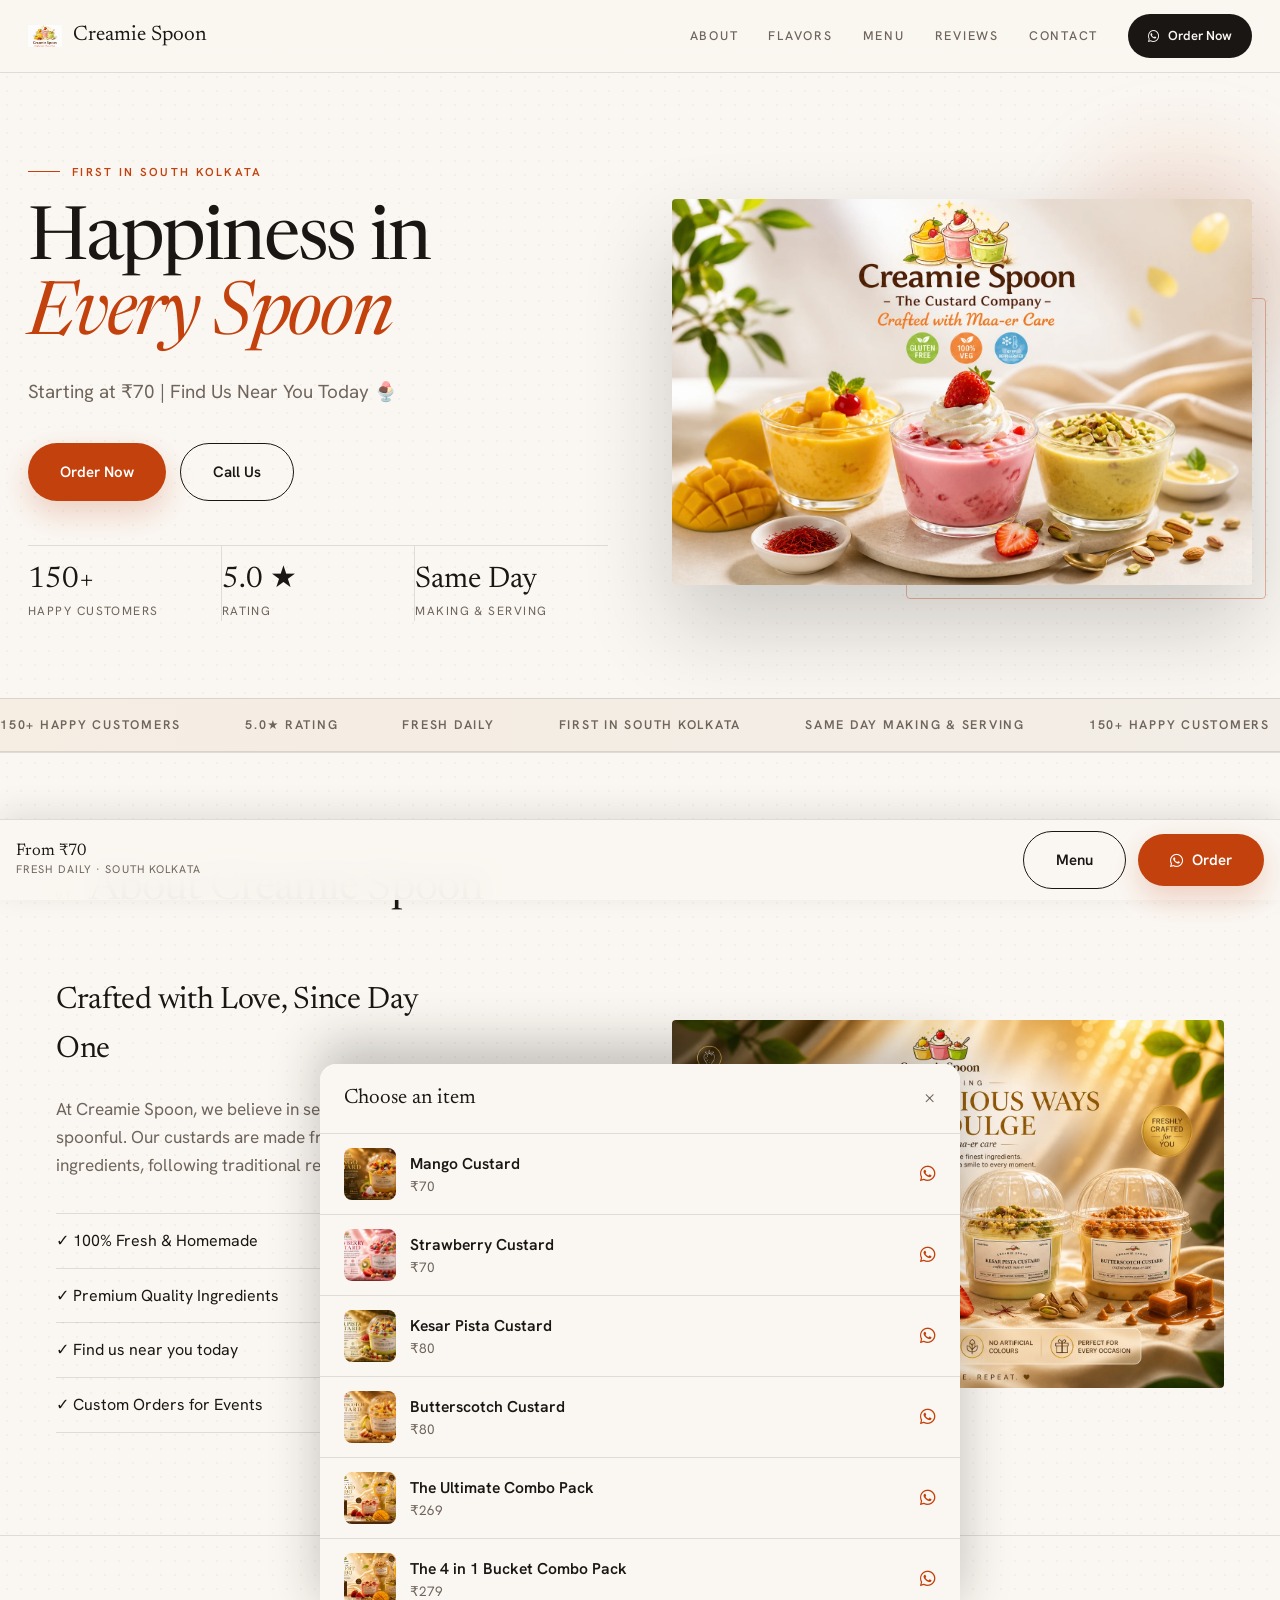
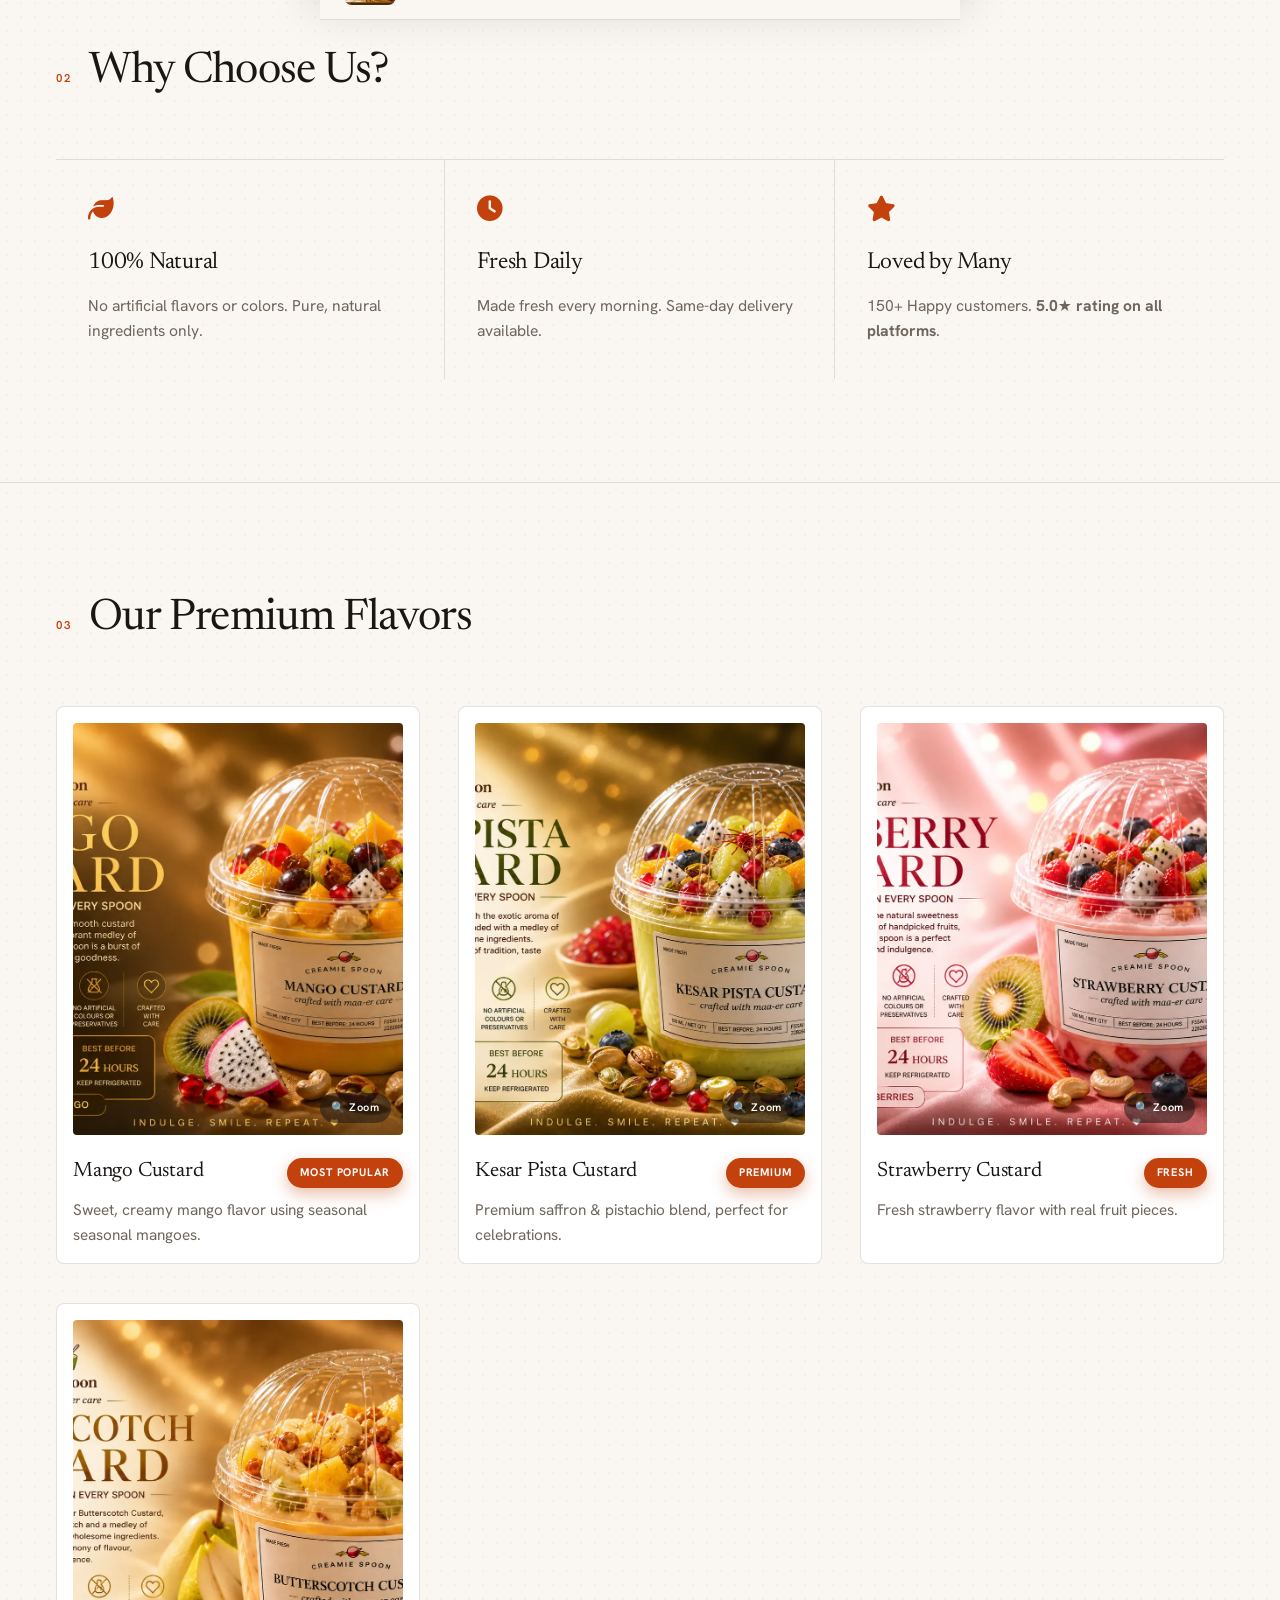
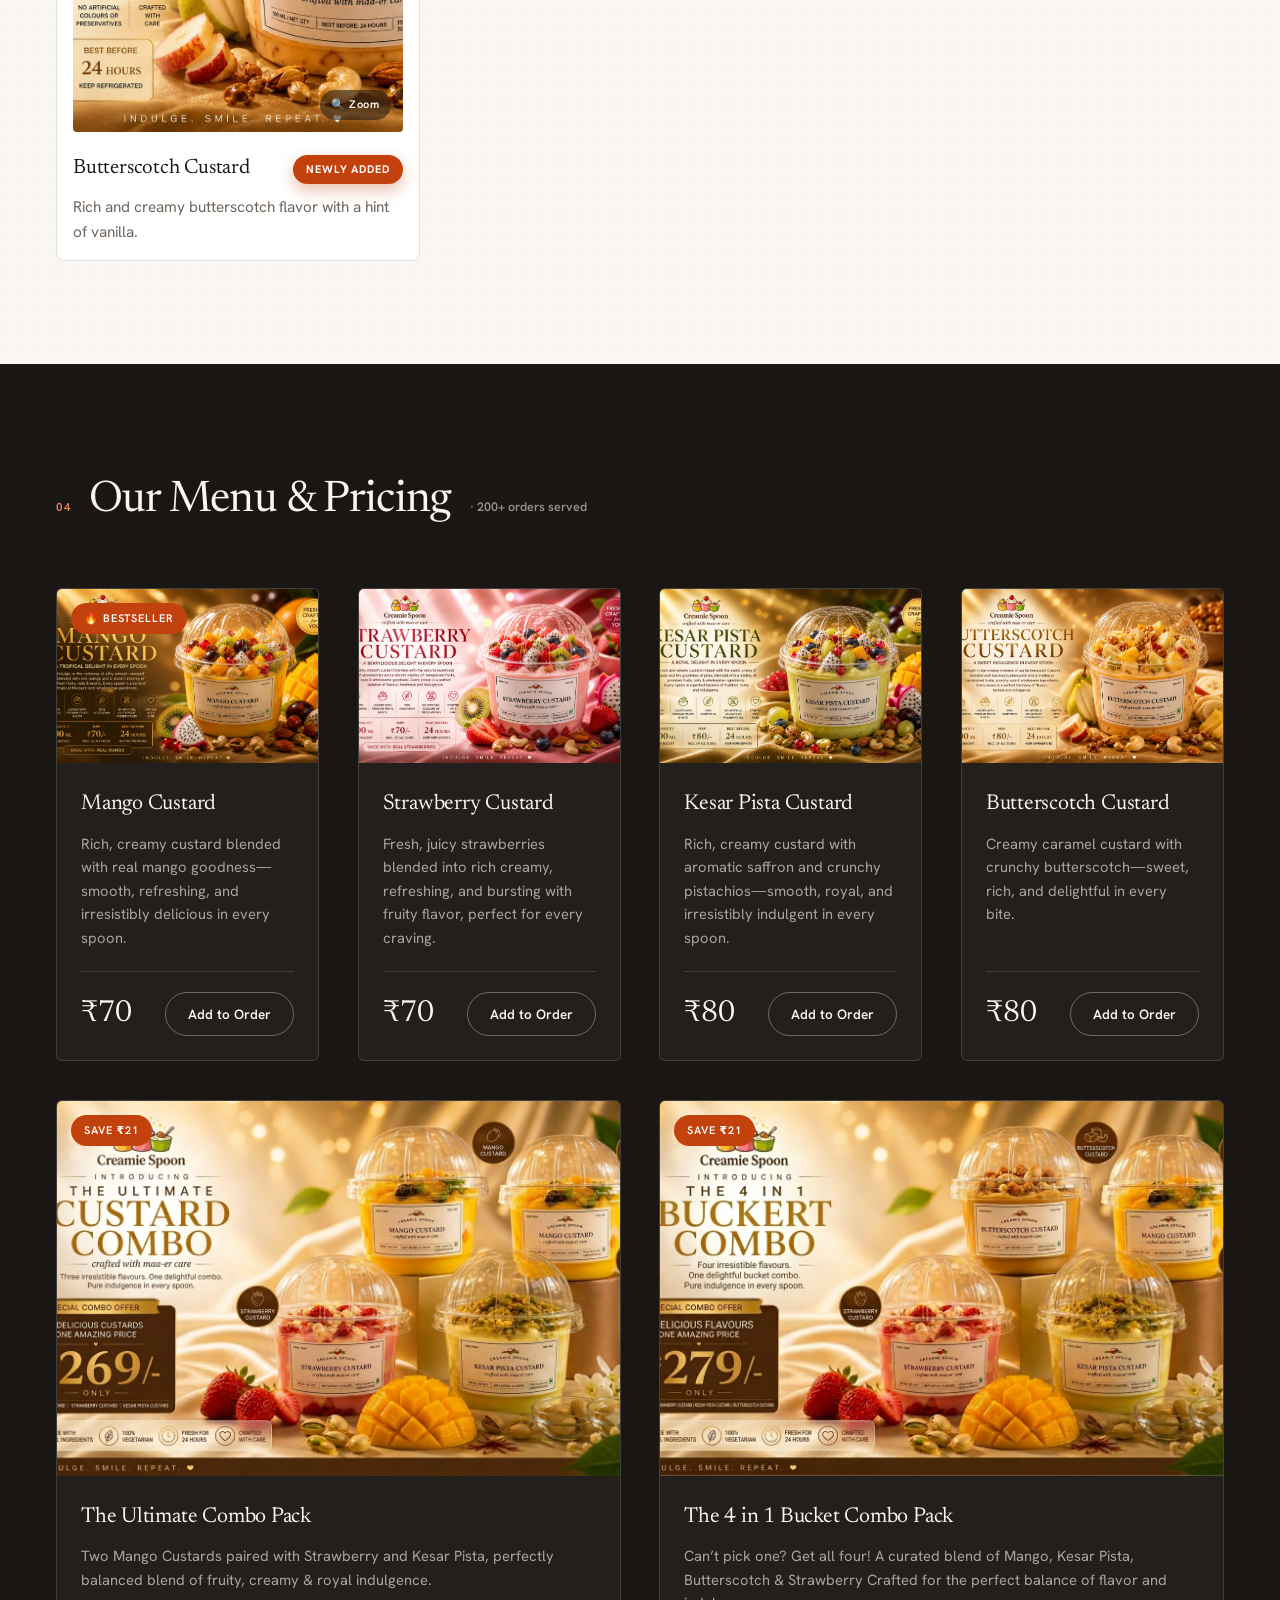
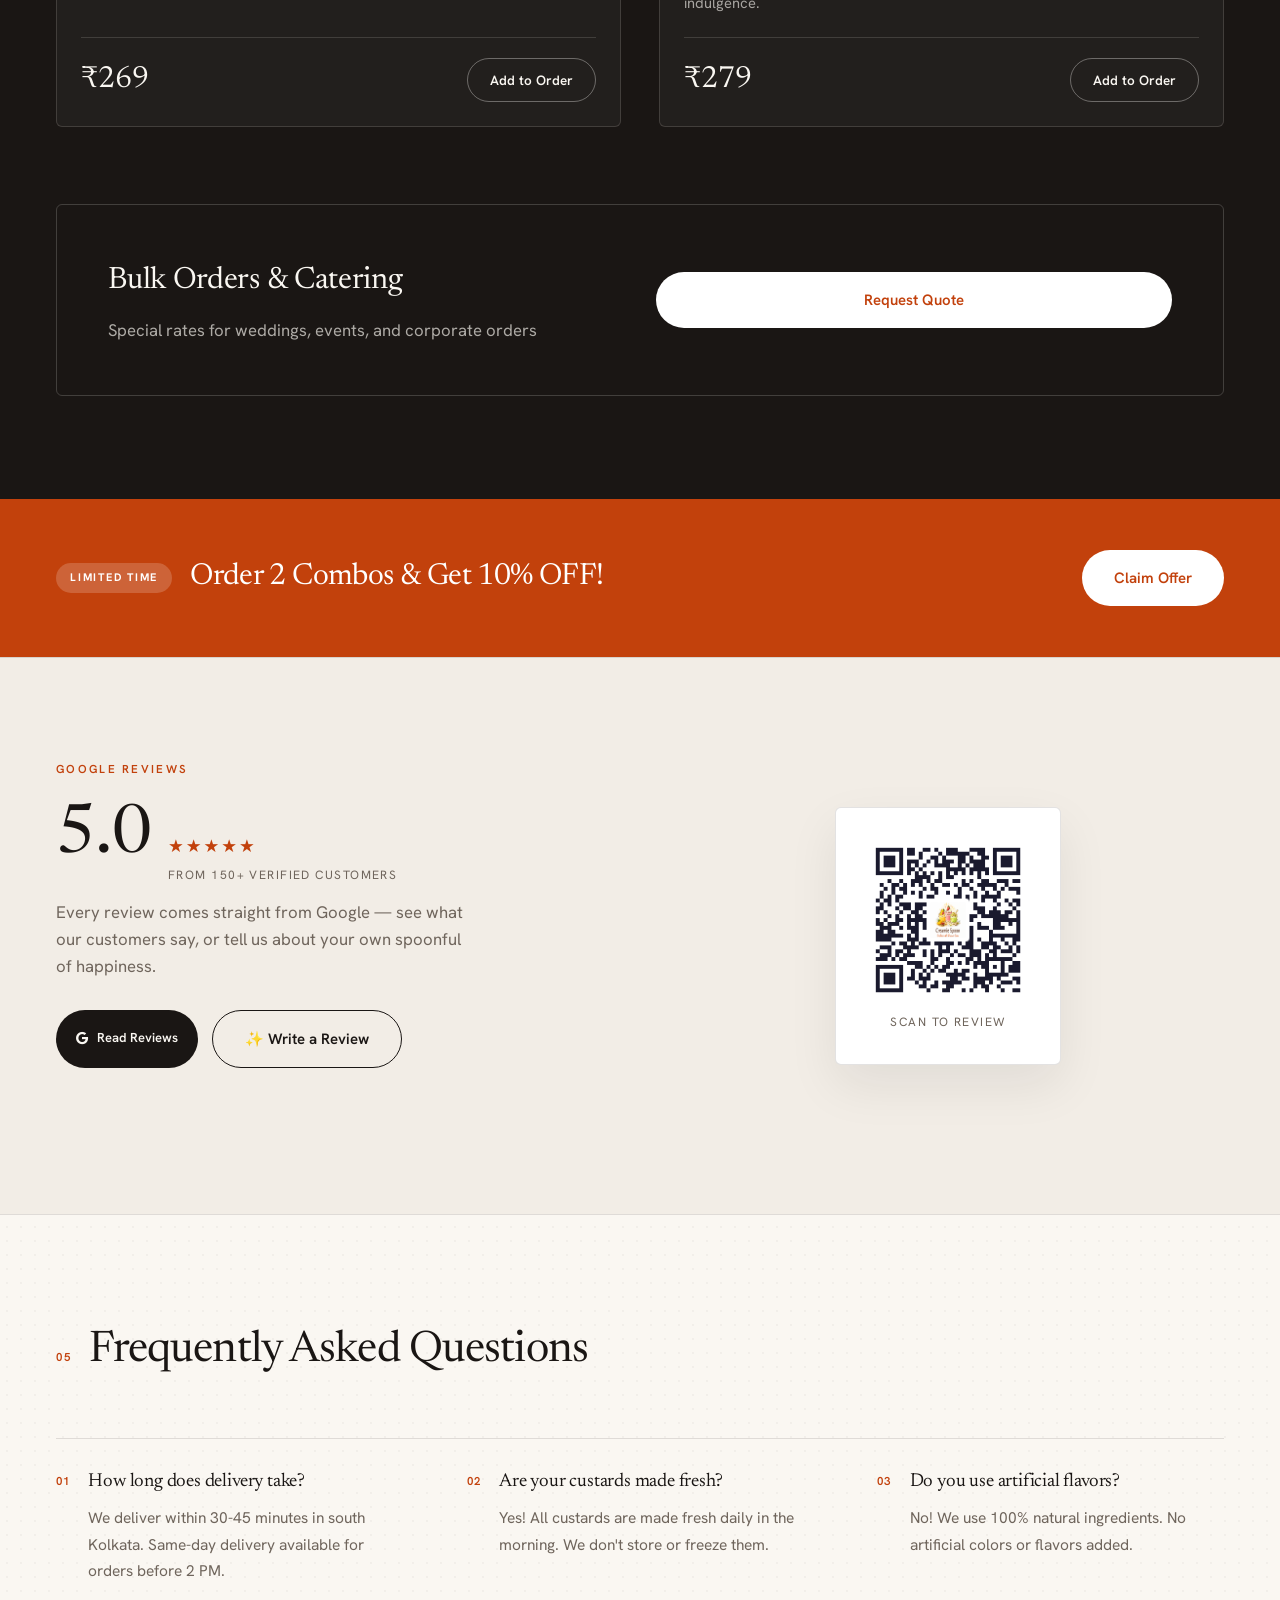
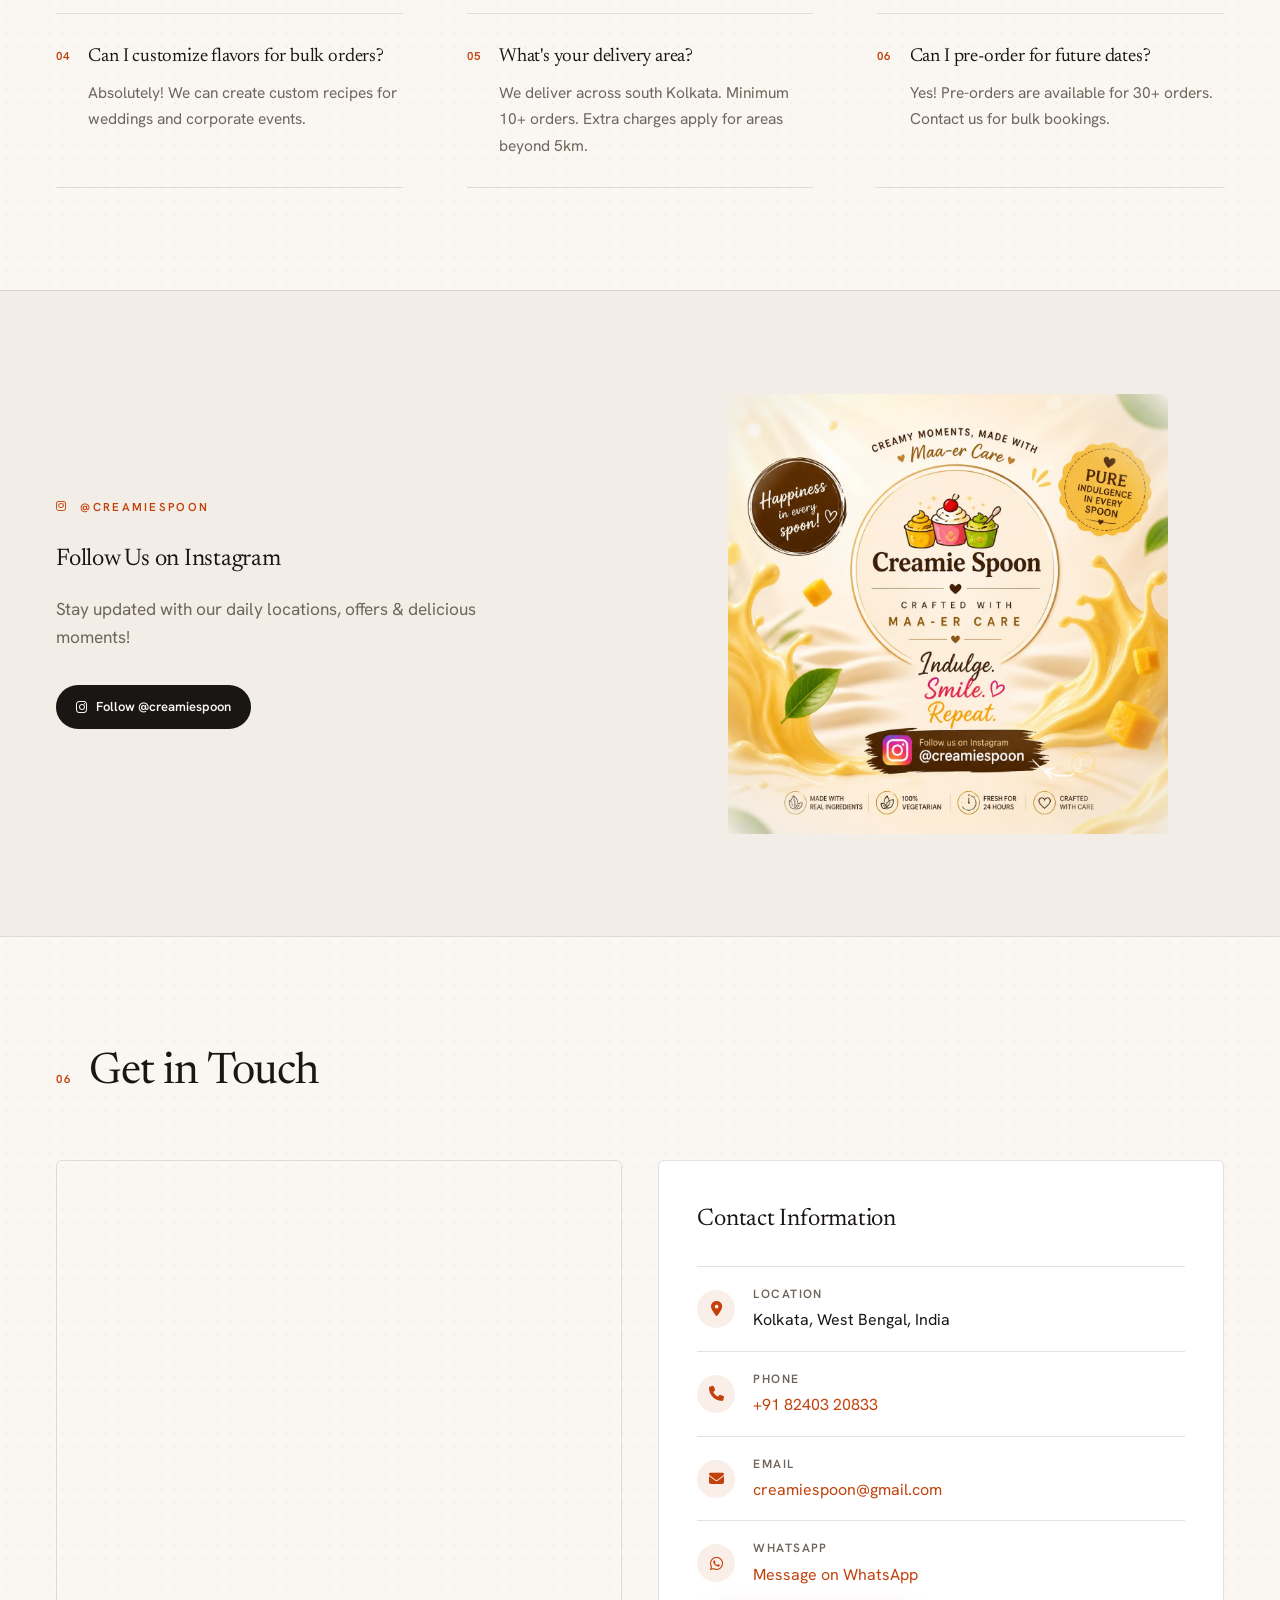
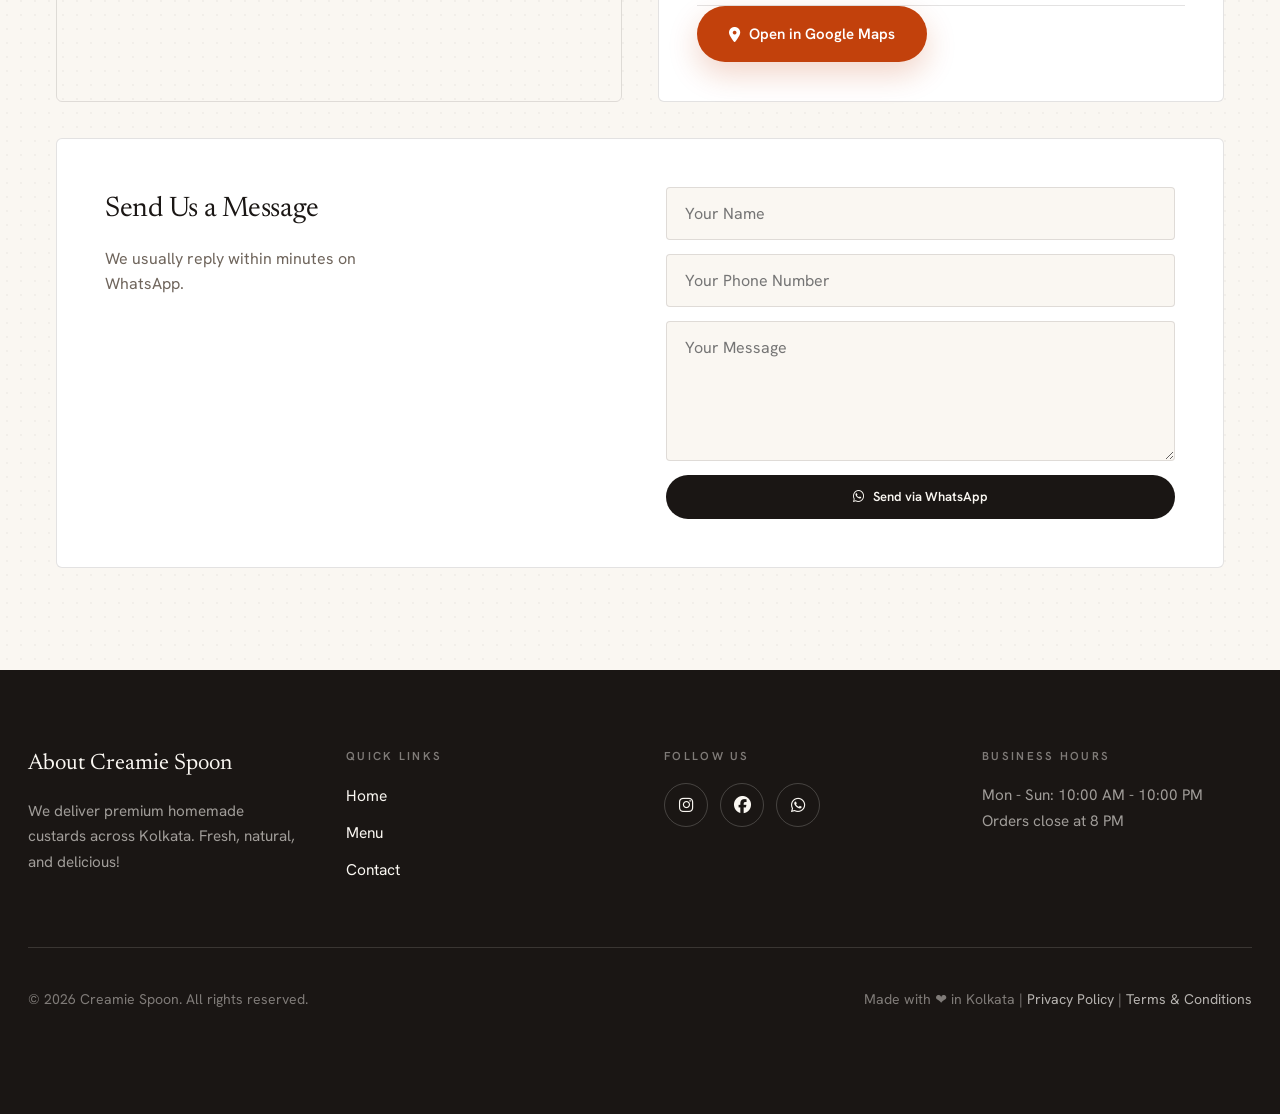
==== index.html @ f5fb29cd "Implement structural updates and optimizations across multiple modules" ====
<!DOCTYPE html>
<html lang="en">
<head>
<meta charset="UTF-8">
<meta name="viewport" content="width=device-width, initial-scale=1.0, viewport-fit=cover">
<meta name="theme-color" content="#1A1614">
<title>Creamie Spoon | Fresh Homemade Custards in Kolkata</title>
<meta name="description" content="Homemade custard delivery in South Kolkata — fresh Mango, Strawberry, Kesar Pista & Butterscotch custards from Creamie Spoon. Bulk orders for events. Starting at ₹70.">
<link rel="icon" type="image/png" href="assets/favicon.png">
<link rel="apple-touch-icon" href="assets/favicon.png">
<meta property="og:type" content="business.business">
<meta property="og:title" content="Creamie Spoon - Premium Custard first in Kolkata">
<meta property="og:description" content="Homemade custards serving fresh. Premium quality. Order now!">
<meta property="og:image" content="assets/family.webp">
<meta property="og:url" content="https://creamiespoon.com/">
<meta name="twitter:card" content="summary_large_image">
<script type="application/ld+json">
{"@context":"https://schema.org/","@type":"LocalBusiness","name":"Creamie Spoon","image":"assets/family.webp","description":"Premium homemade custard service in South Kolkata","address":{"@type":"PostalAddress","addressLocality":"South Kolkata","addressRegion":"West Bengal","postalCode":"700094","addressCountry":"IN"},"geo":{"@type":"GeoCoordinates","latitude":22.475095,"longitude":88.385773},"telephone":"+91-8240320833","priceRange":"₹₹","servesCuisine":"Desserts, Custards","areaServed":"South Kolkata","openingHoursSpecification":{"@type":"OpeningHoursSpecification","dayOfWeek":["Monday","Tuesday","Wednesday","Thursday","Friday","Saturday","Sunday"],"opens":"10:00","closes":"22:00"},"sameAs":["https://instagram.com/creamiespoon","https://facebook.com/creamiespoon"],"aggregateRating":{"@type":"AggregateRating","ratingValue":"5.0","ratingCount":"150"}}
</script>
<script type="application/ld+json">
{"@context":"https://schema.org/","@type":"FAQPage","mainEntity":[{"@type":"Question","name":"How long does delivery take?","acceptedAnswer":{"@type":"Answer","text":"We deliver within 30-45 minutes in south Kolkata. Same-day delivery available for orders before 2 PM."}},{"@type":"Question","name":"Are your custards made fresh?","acceptedAnswer":{"@type":"Answer","text":"Yes! All custards are made fresh daily in the morning. We don't store or freeze them."}},{"@type":"Question","name":"Do you use artificial flavors?","acceptedAnswer":{"@type":"Answer","text":"No! We use 100% natural ingredients. No artificial colors or flavors added."}},{"@type":"Question","name":"Can I customize flavors for bulk orders?","acceptedAnswer":{"@type":"Answer","text":"Absolutely! We can create custom recipes for weddings and corporate events."}},{"@type":"Question","name":"What's your delivery area?","acceptedAnswer":{"@type":"Answer","text":"We deliver across south Kolkata. Minimum 10+ orders. Extra charges apply for areas beyond 5km."}},{"@type":"Question","name":"Can I pre-order for future dates?","acceptedAnswer":{"@type":"Answer","text":"Yes! Pre-orders are available for 30+ orders. Contact us for bulk bookings."}}]}
</script>
<link href="https://fonts.googleapis.com/css2?family=Newsreader:ital,opsz,wght@0,6..72,300..700;1,6..72,300..500&family=Hanken+Grotesk:wght@300;400;500;600;700&display=swap" rel="stylesheet">
<link rel="stylesheet" href="https://cdnjs.cloudflare.com/ajax/libs/font-awesome/6.4.0/css/all.min.css">
<link rel="stylesheet" href="style.css">
<script src="analytics.js" defer></script>
</head>
<body>

<div class="scroll-progress" id="scrollProgress"></div>

<header class="navbar">
  <div class="navbar-container">
    <a href="#home" class="logo">
      <img src="assets/favicon.png" alt="Creamie Spoon" class="logo-img">
      <span>Creamie Spoon</span>
    </a>
    <button class="menu-toggle" id="menuToggle" aria-label="Menu"><span></span><span></span><span></span></button>
    <nav class="nav-menu" id="navMenu">
      <a href="#about" class="nav-link">About</a>
      <a href="#flavors" class="nav-link">Flavors</a>
      <a href="#menu" class="nav-link">Menu</a>
      <a href="#testimonials" class="nav-link">Reviews</a>
      <a href="#contact" class="nav-link">Contact</a>
      <a href="https://wa.me/918240320833" target="_blank" class="btn btn-dark"><i class="fab fa-whatsapp"></i> Order Now</a>
    </nav>
  </div>
</header>

<section id="home" class="hero">
  <div class="hero-grid">
    <div>
      <div class="eyebrow"><span class="rule"></span><span>First in South Kolkata</span></div>
      <h1 class="hero-anim" style="animation-delay:.05s">Happiness in<br><em>Every Spoon</em></h1>
      <p class="hero-anim" style="animation-delay:.15s">Starting at ₹70 | Find Us Near You Today 🍨</p>
      <div class="hero-buttons hero-anim" style="animation-delay:.25s">
        <a href="#menu" class="btn btn-accent">Order Now</a>
        <a href="tel:+918240320833" class="btn btn-outline">Call Us</a>
      </div>
      <div class="hero-stats">
        <div><div class="stat-num">150+</div><div class="stat-label">Happy Customers</div></div>
        <div><div class="stat-num">5.0 ★</div><div class="stat-label">Rating</div></div>
        <div><div class="stat-num">Same Day</div><div class="stat-label">Making &amp; Serving</div></div>
      </div>
    </div>
    <div class="hero-img-wrap hero-anim" style="animation-delay:.2s">
      <div class="glow"></div>
      <div class="frame"></div>
      <img src="assets/logo-bg.webp" alt="Creamie Spoon homemade custard" class="hero-img">
    </div>
  </div>
</section>

<div class="ticker">
  <div class="ticker-track">
    <span>150+ Happy Customers</span><span>5.0★ Rating</span><span>Fresh Daily</span><span>First in South Kolkata</span><span>Same Day Making &amp; Serving</span>
    <span>150+ Happy Customers</span><span>5.0★ Rating</span><span>Fresh Daily</span><span>First in South Kolkata</span><span>Same Day Making &amp; Serving</span>
  </div>
</div>

<section id="about" class="section reveal">
  <div class="container">
    <div class="section-head"><span class="num">01</span><h2>About Creamie Spoon</h2></div>
    <div class="about-grid">
      <div>
        <h3>Crafted with Love, Since Day One</h3>
        <p>At Creamie Spoon, we believe in serving happiness through every spoonful. Our custards are made fresh daily using premium ingredients, following traditional recipes with a modern twist.</p>
        <ul class="check-list">
          <li>✓ 100% Fresh &amp; Homemade</li>
          <li>✓ Premium Quality Ingredients</li>
          <li>✓ Find us near you today</li>
          <li>✓ Custom Orders for Events</li>
        </ul>
      </div>
      <div class="zoom img-frame"><img src="assets/family.webp" alt="Creamie Spoon team making custards" loading="lazy"></div>
    </div>
  </div>
</section>

<section class="section reveal">
  <div class="container">
    <div class="section-head"><span class="num">02</span><h2>Why Choose Us?</h2></div>
    <div class="why-grid">
      <div class="why-card"><i class="fas fa-leaf"></i><h3>100% Natural</h3><p>No artificial flavors or colors. Pure, natural ingredients only.</p></div>
      <div class="why-card"><i class="fas fa-clock"></i><h3>Fresh Daily</h3><p>Made fresh every morning. Same-day delivery available.</p></div>
      <div class="why-card"><i class="fas fa-star"></i><h3>Loved by Many</h3><p>150+ Happy customers. <b>5.0★ rating on all platforms</b>.</p></div>
    </div>
  </div>
</section>

<section id="flavors" class="section reveal">
  <div class="container">
    <div class="section-head"><span class="num">03</span><h2>Our Premium Flavors</h2></div>
    <div class="flavors-grid" id="flavorsGrid"></div>
  </div>
</section>

<section id="menu" class="section menu-section reveal">
  <div class="container">
    <div class="section-head"><span class="num">04</span><h2>Our Menu &amp; Pricing</h2><span class="menu-trust">· 200+ orders served</span></div>
    <div class="menu-grid" id="menuGrid"></div>
    <div class="bulk-banner">
      <div><h3>Bulk Orders &amp; Catering</h3><p>Special rates for weddings, events, and corporate orders</p></div>
      <a href="#contact" class="btn btn-light">Request Quote</a>
    </div>
  </div>
</section>

<section class="cta-banner">
  <div class="container cta-inner">
    <div class="cta-copy"><span class="eyebrow-light">Limited Time</span><h2>Order 2 Combos &amp; Get 10% OFF!</h2></div>
    <a href="#menu" class="btn btn-light">Claim Offer</a>
  </div>
</section>

<section id="testimonials" class="section reviews-section reveal">
  <div class="container reviews-grid">
    <div>
      <div class="eyebrow">GOOGLE REVIEWS</div>
      <div class="rating-row"><span class="rating-num">5.0</span><div><div class="stars">★★★★★</div><div class="stat-label">from 150+ verified customers</div></div></div>
      <p>Every review comes straight from Google — see what our customers say, or tell us about your own spoonful of happiness.</p>
      <div class="hero-buttons">
        <a href="https://maps.google.com/?q=Creamie+Spoon" target="_blank" class="btn btn-dark"><i class="fab fa-google"></i> Read Reviews</a>
        <a href="https://g.page/r/Cc68zWrE3FiLEBM/review" target="_blank" class="btn btn-outline">✨ Write a Review</a>
      </div>
    </div>
    <div class="qr-card"><img src="assets/feedback-qr.png" alt="Scan to leave a Google review"><div class="stat-label">Scan to Review</div></div>
  </div>
</section>

<section class="section reveal">
  <div class="container">
    <div class="section-head"><span class="num">05</span><h2>Frequently Asked Questions</h2></div>
    <div class="faq-grid" id="faqGrid"></div>
  </div>
</section>

<section class="section insta-section reveal">
  <div class="container insta-grid">
    <div>
      <div class="eyebrow"><i class="fab fa-instagram"></i><span>@creamiespoon</span></div>
      <h2>Follow Us on Instagram</h2>
      <p>Stay updated with our daily locations, offers &amp; delicious moments!</p>
      <a href="https://instagram.com/creamiespoon" target="_blank" class="btn btn-dark"><i class="fab fa-instagram"></i> Follow @creamiespoon</a>
    </div>
    <div class="insta-img-wrap"><img src="assets/instagram-banner.webp" alt="Creamie Spoon on Instagram" loading="lazy"></div>
  </div>
</section>

<section id="contact" class="section reveal">
  <div class="container">
    <div class="section-head"><span class="num">06</span><h2>Get in Touch</h2></div>
    <div class="contact-grid">
      <div class="map-frame">
        <iframe src="https://www.google.com/maps/embed?pb=!1m18!1m12!1m3!1d4373.244463594727!2d88.38577267586999!3d22.475095336535936!2m3!1f0!2f0!3f0!3m2!1i1024!2i768!4f13.1!3m3!1m2!1s0x4bdab00fa3fe701b%3A0x8b58dcc46acdbcce!2sCreamie%20Spoon!5e1!3m2!1sen!2sin!4v1785045807379!5m2!1sen!2sin" loading="lazy" allowfullscreen referrerpolicy="no-referrer-when-downgrade" title="Creamie Spoon location"></iframe>
      </div>
      <div class="contact-info">
        <h3>Contact Information</h3>
        <div class="info-list">
          <div class="info-item"><i class="fas fa-map-marker-alt"></i><div><strong>Location</strong><p>Kolkata, West Bengal, India</p></div></div>
          <div class="info-item"><i class="fas fa-phone"></i><div><strong>Phone</strong><p><a href="tel:+918240320833">+91 82403 20833</a></p></div></div>
          <div class="info-item"><i class="fas fa-envelope"></i><div><strong>Email</strong><p><a href="mailto:creamiespoon@gmail.com">creamiespoon@gmail.com</a></p></div></div>
          <div class="info-item"><i class="fab fa-whatsapp"></i><div><strong>WhatsApp</strong><p><a href="https://wa.me/918240320833">Message on WhatsApp</a></p></div></div>
        </div>
        <a href="https://maps.google.com/?q=Creamie+Spoon" target="_blank" class="btn btn-accent"><i class="fas fa-map-marker-alt"></i> Open in Google Maps</a>
      </div>
    </div>
    <div class="message-card">
      <div><h3>Send Us a Message</h3><p>We usually reply within minutes on WhatsApp.</p></div>
      <div class="message-form">
        <input type="text" id="name" placeholder="Your Name" required>
        <input type="text" id="phone" placeholder="Your Phone Number" required>
        <textarea id="message" rows="5" placeholder="Your Message"></textarea>
        <button class="btn btn-dark" onclick="sendWhatsApp()"><i class="fab fa-whatsapp"></i> Send via WhatsApp</button>
      </div>
    </div>
  </div>
</section>

<footer class="footer">
  <div class="container">
    <div class="footer-grid">
      <div><div class="footer-title">About Creamie Spoon</div><p>We deliver premium homemade custards across Kolkata. Fresh, natural, and delicious!</p></div>
      <div><div class="footer-label">Quick Links</div><ul><li><a href="#home">Home</a></li><li><a href="#menu">Menu</a></li><li><a href="#contact">Contact</a></li></ul></div>
      <div><div class="footer-label">Follow Us</div>
        <div class="social-links">
          <a href="https://instagram.com/creamiespoon" target="_blank" title="Instagram"><i class="fab fa-instagram"></i></a>
          <a href="https://facebook.com/creamiespoon" target="_blank" title="Facebook"><i class="fab fa-facebook"></i></a>
          <a href="https://wa.me/918240320833" target="_blank" title="WhatsApp"><i class="fab fa-whatsapp"></i></a>
        </div>
      </div>
      <div><div class="footer-label">Business Hours</div><p>Mon - Sun: 10:00 AM - 10:00 PM<br>Orders close at 8 PM</p></div>
    </div>
    <div class="footer-bottom">
      <p>© 2026 Creamie Spoon. All rights reserved.</p>
      <p>Made with ❤️ in Kolkata | <a href="#">Privacy Policy</a> | <a href="#">Terms &amp; Conditions</a></p>
    </div>
  </div>
</footer>

<div class="sheet-backdrop" id="sheetBackdrop"></div>
<div class="order-sheet" id="orderSheet">
  <div class="sheet-head"><span>Choose an item</span><span class="sheet-close" id="sheetClose">&times;</span></div>
  <div id="sheetList"></div>
</div>

<div class="zoom-overlay" id="zoomOverlay">
  <img id="zoomImg" alt="">
  <span class="zoom-close" id="zoomClose">&times;</span>
</div>

<div class="sticky-bar">
  <div class="sticky-info" id="stickyInfo"><div class="sticky-price">From ₹70</div><div class="sticky-sub">Fresh daily · South Kolkata</div></div>
  <a href="#menu" class="btn btn-outline">Menu</a>
  <button class="btn btn-accent" id="stickyOrder"><i class="fab fa-whatsapp"></i> Order</button>
</div>

<script src="script.js" defer></script>
</body>
</html>
---- style.css ----
*{box-sizing:border-box}
:root{--ink:#1A1614;--paper:#FAF7F2;--accent:#C2410C;--muted:#6F655C;--line:rgba(26,22,20,.12)}
body{margin:0;font-family:'Hanken Grotesk',system-ui,sans-serif;background-color:var(--paper);background-image:radial-gradient(rgba(26,22,20,.035) 1px, transparent 1px);background-size:14px 14px;color:var(--ink);line-height:1.6;overflow-x:hidden;-webkit-font-smoothing:antialiased}
h1,h2,h3,h4{font-family:'Newsreader',Georgia,serif;font-weight:400;margin:0;letter-spacing:-0.01em}
a{color:var(--accent);text-decoration:none}
a:hover{color:var(--ink)}
img{max-width:100%}
.container{max-width:1280px;margin:0 auto;padding:0 28px}
.scroll-progress{position:fixed;top:0;left:0;height:3px;background:var(--accent);z-index:1300;width:0;transition:width .1s linear}

/* header */
.navbar{position:sticky;top:0;z-index:1000;background:rgba(250,247,242,.86);backdrop-filter:blur(14px);border-bottom:1px solid var(--line)}
.navbar-container{max-width:1280px;margin:0 auto;padding:14px 28px;display:flex;align-items:center;justify-content:space-between;gap:24px}
.logo{display:flex;align-items:center;gap:11px;color:var(--ink)}
.logo-img{width:34px;height:34px;object-fit:contain}
.logo span{font-family:'Newsreader',Georgia,serif;font-size:21px}
.nav-menu{display:flex;align-items:center;gap:30px;flex-wrap:wrap;justify-content:flex-end}
.nav-link{position:relative;color:var(--muted);font-size:12.5px;font-weight:500;letter-spacing:.14em;text-transform:uppercase}
.nav-link:hover{color:var(--ink)}
.nav-link::after{content:'';position:absolute;left:0;right:100%;bottom:-6px;height:1px;background:var(--accent);transition:right .3s ease}
.nav-link:hover::after{right:0}
.menu-toggle{display:none;flex-direction:column;background:none;border:none;cursor:pointer;gap:6px}
.menu-toggle span{width:22px;height:2px;background:var(--ink)}

/* buttons */
.btn{display:inline-flex;align-items:center;justify-content:center;gap:9px;padding:16px 32px;border-radius:999px;font-size:15px;font-weight:600;min-height:44px;border:none;cursor:pointer;white-space:nowrap;font-family:inherit}
.btn-accent{background:var(--accent);color:#fff;box-shadow:0 12px 30px rgba(194,65,12,.22)}
.btn-accent:hover{background:var(--ink);color:#fff}
.btn-outline{background:transparent;color:var(--ink);border:1px solid var(--ink)}
.btn-outline:hover{background:var(--ink);color:var(--paper)}
.btn-dark{background:var(--ink);color:var(--paper);padding:11px 20px;font-size:13px}
.btn-dark:hover{background:var(--accent);color:#fff}
.btn-light{background:#fff;color:var(--accent)}
.btn-light:hover{background:var(--ink);color:#fff}

/* hero */
.hero{padding:clamp(48px,7vw,104px) 28px clamp(56px,6vw,88px);overflow:hidden}
.hero-grid{max-width:1280px;margin:0 auto;display:grid;grid-template-columns:repeat(auto-fit,minmax(320px,1fr));gap:clamp(32px,5vw,80px);align-items:center}
.eyebrow{display:flex;align-items:center;gap:12px;margin-bottom:24px;font-size:11.5px;font-weight:600;letter-spacing:.2em;text-transform:uppercase;color:var(--accent)}
.rule{width:32px;height:1px;background:var(--accent)}
.hero h1{font-size:clamp(2.9rem,6vw,4.6rem);line-height:1.02;letter-spacing:-.03em;margin-bottom:22px}
.hero h1 em{font-style:italic;color:var(--accent)}
.hero p{font-size:clamp(1.02rem,1.5vw,1.18rem);color:var(--muted);max-width:46ch;margin-bottom:36px}
.hero-buttons{display:flex;gap:14px;flex-wrap:wrap;margin-bottom:44px}
.hero-stats{display:flex;flex-wrap:wrap;border-top:1px solid var(--line)}
.hero-stats>div{flex:1;min-width:150px;padding:20px 24px 0 0;border-left:1px solid var(--line)}
.hero-stats>div:first-child{border-left:none;padding-left:0}
.stat-num{font-family:'Newsreader',Georgia,serif;font-size:1.85rem;line-height:1}
.stat-label{font-size:12px;letter-spacing:.12em;text-transform:uppercase;color:var(--muted);margin-top:6px}
.hero-img-wrap{position:relative}
.glow{position:absolute;top:-40px;right:-40px;width:220px;height:220px;background:var(--accent);opacity:.16;border-radius:50%;filter:blur(50px);animation:floatBlob 7s ease-in-out infinite}
.frame{position:absolute;inset:auto -14px -14px auto;width:62%;height:78%;border:1px solid var(--accent);border-radius:4px;opacity:.35}
.hero-img{position:relative;width:100%;display:block;border-radius:4px;box-shadow:0 40px 90px rgba(26,22,20,.2);animation:floatBlob 8s ease-in-out infinite}
@keyframes floatBlob{0%,100%{transform:translate(0,0) scale(1)}50%{transform:translate(-14px,-22px) scale(1.06)}}
@keyframes heroIn{from{opacity:0;transform:translateY(24px)}to{opacity:1;transform:translateY(0)}}
.hero-anim{opacity:0;animation:heroIn .8s cubic-bezier(.2,.7,.3,1) forwards}

/* ticker */
.ticker{overflow:hidden;border-top:1px solid var(--line);border-bottom:1px solid var(--line);padding:16px 0;background:linear-gradient(90deg,#F6EDE3,#F2EDE6)}
.ticker-track{display:flex;width:max-content;gap:64px;animation:tickerScroll 26s linear infinite}
.ticker-track span{font-size:12.5px;font-weight:600;letter-spacing:.14em;text-transform:uppercase;color:var(--muted);white-space:nowrap}
@keyframes tickerScroll{from{transform:translateX(0)}to{transform:translateX(-50%)}}

/* sections */
.section{padding:clamp(64px,8vw,120px) 28px;border-top:1px solid var(--line)}
.section-head{display:flex;align-items:baseline;gap:16px;margin-bottom:clamp(36px,4vw,60px)}
.section-head .num{font-size:11.5px;font-weight:600;letter-spacing:.2em;color:var(--accent)}
.section-head h2{font-size:clamp(1.9rem,3.4vw,2.9rem);letter-spacing:-.02em}
.reveal{opacity:0;transform:translateY(18px);transition:opacity .7s cubic-bezier(.2,.7,.3,1),transform .7s cubic-bezier(.2,.7,.3,1)}
.reveal.rv-in{opacity:1;transform:none}
@media (prefers-reduced-motion:reduce){.reveal{opacity:1;transform:none}}

.about-grid{display:grid;grid-template-columns:repeat(auto-fit,minmax(300px,1fr));gap:clamp(32px,5vw,72px);align-items:center}
.about-grid h3{font-size:clamp(1.5rem,2.4vw,2rem);margin-bottom:22px;max-width:22ch}
.about-grid p{font-size:1.08rem;color:var(--muted);margin-bottom:34px;max-width:52ch}
.check-list{list-style:none;padding:0;margin:0;border-top:1px solid var(--line);max-width:460px}
.check-list li{padding:14px 0;border-bottom:1px solid var(--line);font-size:1rem}
.img-frame{overflow:hidden;border-radius:4px}
.img-frame img{width:100%;display:block;transition:transform .8s cubic-bezier(.2,.7,.3,1)}
.zoom:hover img{transform:scale(1.06)}

.why-grid{display:grid;grid-template-columns:repeat(auto-fit,minmax(260px,1fr));border-top:1px solid var(--line)}
.why-card{padding:36px 32px;border-right:1px solid var(--line)}
.why-card:last-child{border-right:none}
.why-card i{font-size:1.6rem;color:var(--accent);margin-bottom:22px;display:block}
.why-card h3{font-size:1.45rem;margin-bottom:12px}
.why-card p{color:var(--muted);font-size:.98rem;margin:0}

.flavors-grid{display:grid;grid-template-columns:repeat(auto-fit,minmax(340px,1fr));gap:clamp(24px,3vw,40px)}
.menu-grid{display:grid;grid-template-columns:repeat(auto-fit,minmax(250px,1fr));gap:clamp(24px,3vw,40px)}
.flavor-card{padding:16px;background:#fff;border-radius:8px;border:1px solid var(--line)}
.flavor-card p{margin-bottom:16px}
.flavor-card .zoom{overflow:hidden;border-radius:4px;aspect-ratio:4/5;margin-bottom:20px;background:rgba(26,22,20,.05);position:relative;cursor:zoom-in}
.flavor-card .zoom-hint{position:absolute;bottom:12px;right:12px;background:rgba(26,22,20,.55);color:#fff;font-size:11px;font-weight:600;letter-spacing:.06em;padding:6px 11px;border-radius:999px}
.flavor-card img{width:100%;height:100%;object-fit:cover;display:block;transition:transform .8s cubic-bezier(.2,.7,.3,1)}
.flavor-card:hover img{transform:scale(1.06)}
.flavor-head{display:flex;align-items:baseline;justify-content:space-between;gap:12px;margin-bottom:10px}
.flavor-head h3{font-size:1.3rem}
.flavor-badge{font-size:11px;font-weight:700;letter-spacing:.08em;text-transform:uppercase;color:#fff;white-space:nowrap;background:var(--accent);padding:6px 13px;border-radius:999px;box-shadow:0 6px 16px rgba(194,65,12,.35)}
.flavor-card p{color:var(--muted);font-size:.96rem;margin:0}
.flavor-card,.menu-card{transition:transform .45s cubic-bezier(.2,.7,.3,1),box-shadow .45s ease}
.flavor-card:hover,.menu-card:hover{transform:translateY(-6px) rotate(-.3deg);box-shadow:0 24px 60px rgba(26,22,20,.14)}

.menu-section{background:var(--ink);color:var(--paper)}
.menu-section .section-head .num{color:#E8825A}
.menu-section h2{color:var(--paper)}
.menu-grid{margin-bottom:clamp(48px,6vw,80px)}
.menu-card{display:flex;flex-direction:column;background:rgba(250,247,242,.04);border:1px solid rgba(250,247,242,.14);border-radius:6px;overflow:hidden;cursor:zoom-in}
.menu-card[data-highlight="true"]{grid-column:span 2}
.menu-trust{font-size:12.5px;font-weight:600;color:rgba(250,247,242,.55);margin-left:4px}
.menu-card .img-wrap{overflow:hidden;aspect-ratio:3/2;position:relative}
.menu-card img{width:100%;height:100%;object-fit:cover;display:block;transition:transform .8s cubic-bezier(.2,.7,.3,1)}
.menu-card:hover img{transform:scale(1.06)}
.menu-badge{position:absolute;top:14px;left:14px;background:var(--accent);color:#fff;padding:7px 13px;border-radius:999px;font-size:11px;font-weight:600;letter-spacing:.08em;text-transform:uppercase}
.menu-body{padding:24px;display:flex;flex-direction:column;flex:1}
.menu-body h3{font-size:1.35rem;color:var(--paper);margin-bottom:10px}
.menu-body p{color:rgba(250,247,242,.62);font-size:.92rem;margin:0 0 22px;flex:1}
.menu-foot{display:flex;align-items:center;justify-content:space-between;gap:16px;padding-top:20px;border-top:1px solid rgba(250,247,242,.14)}
.menu-price{font-family:'Newsreader',Georgia,serif;font-size:1.9rem;line-height:1;color:var(--paper)}
.menu-order{display:inline-flex;align-items:center;gap:8px;padding:12px 22px;border-radius:999px;border:1px solid rgba(250,247,242,.35);background:transparent;color:var(--paper);font-size:13.5px;font-weight:600;cursor:pointer;min-height:44px;font-family:inherit}
.menu-order:hover{background:var(--paper);color:var(--ink);border-color:var(--paper)}
.bulk-banner{display:grid;grid-template-columns:repeat(auto-fit,minmax(280px,1fr));gap:32px;align-items:center;padding:clamp(32px,4vw,52px);border:1px solid rgba(250,247,242,.18);border-radius:6px}
.bulk-banner h3{font-size:clamp(1.5rem,2.4vw,2rem);color:var(--paper);margin-bottom:12px}
.bulk-banner p{color:rgba(250,247,242,.66);font-size:1.05rem;margin:0}

.cta-banner{padding:clamp(36px,4vw,52px) 28px;background:var(--accent);color:#fff}
.cta-inner{display:flex;align-items:center;justify-content:space-between;gap:28px;flex-wrap:wrap}
.cta-copy{display:flex;align-items:center;gap:18px;flex-wrap:wrap}
.eyebrow-light{display:inline-flex;font-size:11px;font-weight:700;letter-spacing:.16em;text-transform:uppercase;background:rgba(255,255,255,.18);padding:6px 14px;border-radius:999px}
.cta-banner h2{font-size:clamp(1.4rem,2.4vw,1.9rem);color:#fff;letter-spacing:-.02em}

.reviews-section{background:#F2EDE6}
.reviews-grid{display:grid;grid-template-columns:repeat(auto-fit,minmax(280px,1fr));gap:clamp(32px,5vw,72px);align-items:center}
.rating-row{display:flex;align-items:baseline;gap:16px;margin-bottom:12px}
.rating-num{font-family:'Newsreader',Georgia,serif;font-size:clamp(3rem,6vw,4.2rem);line-height:1}
.stars{color:var(--accent);font-size:1.1rem;letter-spacing:2px}
.reviews-grid>div:first-child p{color:var(--muted);font-size:1.05rem;max-width:46ch;margin:14px 0 30px}
.qr-card{background:#fff;border-radius:6px;border:1px solid var(--line);padding:32px;text-align:center;box-shadow:0 20px 50px rgba(26,22,20,.08);justify-self:center}
.qr-card img{width:160px;height:160px;object-fit:contain}

.faq-grid{display:grid;grid-template-columns:repeat(auto-fit,minmax(320px,1fr));gap:0 clamp(32px,5vw,72px);border-top:1px solid var(--line)}
.faq-item{padding:28px 0;border-bottom:1px solid var(--line);display:flex;gap:18px}
.faq-item .num{font-size:11.5px;font-weight:600;letter-spacing:.1em;color:var(--accent);padding-top:5px}
.faq-item h3{font-size:1.18rem;margin-bottom:8px}
.faq-item p{color:var(--muted);font-size:.97rem;line-height:1.7;margin:0}

.insta-section{background:#F2EDE6}
.insta-grid{display:grid;grid-template-columns:repeat(auto-fit,minmax(300px,1fr));gap:clamp(32px,5vw,72px);align-items:center}
.insta-grid h2{margin-bottom:16px;max-width:20ch}
.insta-grid p{font-size:1.08rem;color:var(--muted);margin-bottom:34px;max-width:44ch}
.insta-img-wrap{display:flex;justify-content:center}
.insta-img-wrap img{width:100%;max-width:440px;-webkit-mask-image:radial-gradient(circle at center,black 68%,transparent 100%);mask-image:radial-gradient(circle at center,black 68%,transparent 100%)}

.contact-grid{display:grid;grid-template-columns:repeat(auto-fit,minmax(320px,1fr));gap:clamp(24px,3vw,36px);align-items:stretch}
.map-frame{overflow:hidden;border-radius:6px;border:1px solid var(--line);min-height:420px}
.map-frame iframe{width:100%;height:100%;min-height:420px;border:0;display:block}
.contact-info{background:#fff;border-radius:6px;border:1px solid var(--line);padding:clamp(28px,3vw,40px)}
.contact-info h3{font-size:1.5rem;margin-bottom:28px}
.info-list{display:flex;flex-direction:column;border-top:1px solid var(--line)}
.info-item{display:flex;align-items:center;gap:18px;padding:18px 0;border-bottom:1px solid var(--line)}
.info-item i{width:38px;height:38px;border-radius:50%;display:flex;justify-content:center;align-items:center;font-size:15px;color:var(--accent);background:rgba(194,65,12,.09);flex-shrink:0}
.info-item strong{display:block;font-size:12px;letter-spacing:.12em;text-transform:uppercase;color:var(--muted);font-weight:600;margin-bottom:3px}
.info-item p{margin:0;font-size:1rem}
.message-card{margin-top:clamp(24px,3vw,36px);background:#fff;border:1px solid var(--line);border-radius:6px;padding:clamp(28px,4vw,48px);display:grid;grid-template-columns:repeat(auto-fit,minmax(280px,1fr));gap:clamp(28px,4vw,56px);align-items:start}
.message-card h3{font-size:clamp(1.5rem,2.2vw,1.9rem);margin-bottom:14px}
.message-card>div:first-child p{color:var(--muted);font-size:1rem;margin:0;max-width:34ch}
.message-form{display:flex;flex-direction:column}
.message-form input,.message-form textarea{width:100%;padding:15px 18px;margin-bottom:14px;border:1px solid var(--line);border-radius:4px;font-size:16px;background:var(--paper);color:var(--ink);font-family:inherit}
.message-form input:focus,.message-form textarea:focus{outline:none;border-color:var(--accent)}
.message-form textarea{min-height:140px;resize:vertical}
.message-form button{width:100%}

.footer{background:var(--ink);color:var(--paper);padding-top:clamp(56px,6vw,84px)}
.footer-grid{display:grid;grid-template-columns:repeat(auto-fit,minmax(230px,1fr));gap:clamp(32px,4vw,48px);padding-bottom:clamp(40px,5vw,64px)}
.footer-title{font-family:'Newsreader',Georgia,serif;font-size:1.4rem;margin-bottom:16px}
.footer-grid p{color:rgba(250,247,242,.6);font-size:.95rem;line-height:1.7;margin:0}
.footer-label{font-size:11.5px;font-weight:600;letter-spacing:.2em;text-transform:uppercase;color:rgba(250,247,242,.45);margin-bottom:18px}
.footer-grid ul{list-style:none;padding:0;margin:0;display:flex;flex-direction:column;gap:11px}
.footer-grid ul a{color:var(--paper);font-size:.97rem}
.footer-grid ul a:hover{color:#E8825A}
.social-links{display:flex;gap:12px}
.social-links a{display:flex;align-items:center;justify-content:center;width:44px;height:44px;border:1px solid rgba(250,247,242,.2);border-radius:50%;font-size:1.05rem;color:var(--paper)}
.social-links a:hover{background:var(--accent);border-color:var(--accent);color:#fff}
.footer-bottom{border-top:1px solid rgba(250,247,242,.14);padding:26px 0 90px;display:flex;justify-content:space-between;gap:12px;flex-wrap:wrap;color:rgba(250,247,242,.45);font-size:.88rem}
.footer-bottom a{color:rgba(250,247,242,.7)}

/* order sheet + zoom + sticky bar */
.sheet-backdrop{position:fixed;inset:0;z-index:1250;background:rgba(20,16,14,.5);display:none}
.sheet-backdrop.open{display:block}
.order-sheet{position:fixed;left:0;right:0;bottom:-80vh;z-index:1260;max-width:640px;margin:0 auto;background:var(--paper);border-radius:16px 16px 0 0;box-shadow:0 -20px 50px rgba(26,22,20,.25);max-height:70vh;overflow:auto;transition:bottom .3s cubic-bezier(.2,.7,.3,1)}
.order-sheet.open{bottom:72px}
.sheet-head{padding:18px 24px;border-bottom:1px solid var(--line);display:flex;align-items:center;justify-content:space-between;position:sticky;top:0;background:var(--paper);font-family:'Newsreader',Georgia,serif;font-size:1.3rem}
.sheet-close{cursor:pointer;font-size:26px;line-height:1;color:var(--muted)}
.sheet-row{display:flex;align-items:center;gap:14px;padding:14px 24px;border-bottom:1px solid var(--line);cursor:pointer}
.sheet-row:hover{background:rgba(194,65,12,.06)}
.sheet-row img{width:52px;height:52px;object-fit:cover;border-radius:8px;flex-shrink:0}
.sheet-row .info{flex:1;min-width:0}
.sheet-row .info div:first-child{font-size:.98rem;font-weight:600}
.sheet-row .info div:last-child{font-size:.85rem;color:var(--muted)}
.sheet-row i{color:var(--accent);font-size:18px}

.zoom-overlay{position:fixed;inset:0;z-index:1500;background:rgba(20,16,14,.88);backdrop-filter:blur(6px);display:none;align-items:center;justify-content:center;padding:32px;cursor:zoom-out}
.zoom-overlay.open{display:flex}
.zoom-overlay img{max-width:90vw;max-height:85vh;object-fit:contain;border-radius:8px;box-shadow:0 30px 80px rgba(0,0,0,.5)}
.zoom-close{position:absolute;top:24px;right:32px;color:#fff;font-size:32px;line-height:1;cursor:pointer}

.sticky-bar{position:fixed;bottom:0;left:0;right:0;z-index:1200;background:rgba(250,247,242,.94);backdrop-filter:blur(14px);border-top:1px solid var(--line);padding:11px 16px;display:flex;align-items:center;gap:12px;box-shadow:0 -8px 30px rgba(26,22,20,.1)}
.sticky-info{flex:1;min-width:0;cursor:pointer}
.sticky-price{font-family:'Newsreader',Georgia,serif;font-size:1.05rem;line-height:1.2}
.sticky-sub{font-size:11px;letter-spacing:.1em;text-transform:uppercase;color:var(--muted)}

@media (max-width:768px){
  .menu-toggle{display:flex}
  .nav-menu{position:fixed;left:-100%;top:64px;flex-direction:column;background:var(--paper);width:100%;text-align:center;transition:.3s;padding:20px 0;gap:14px;border-bottom:1px solid var(--line)}
  .nav-menu.active{left:0}
  .hero-grid,.about-grid,.contact-grid,.insta-grid,.reviews-grid{grid-template-columns:1fr}
  .hero-buttons{flex-direction:column}
  .btn{width:100%}
}
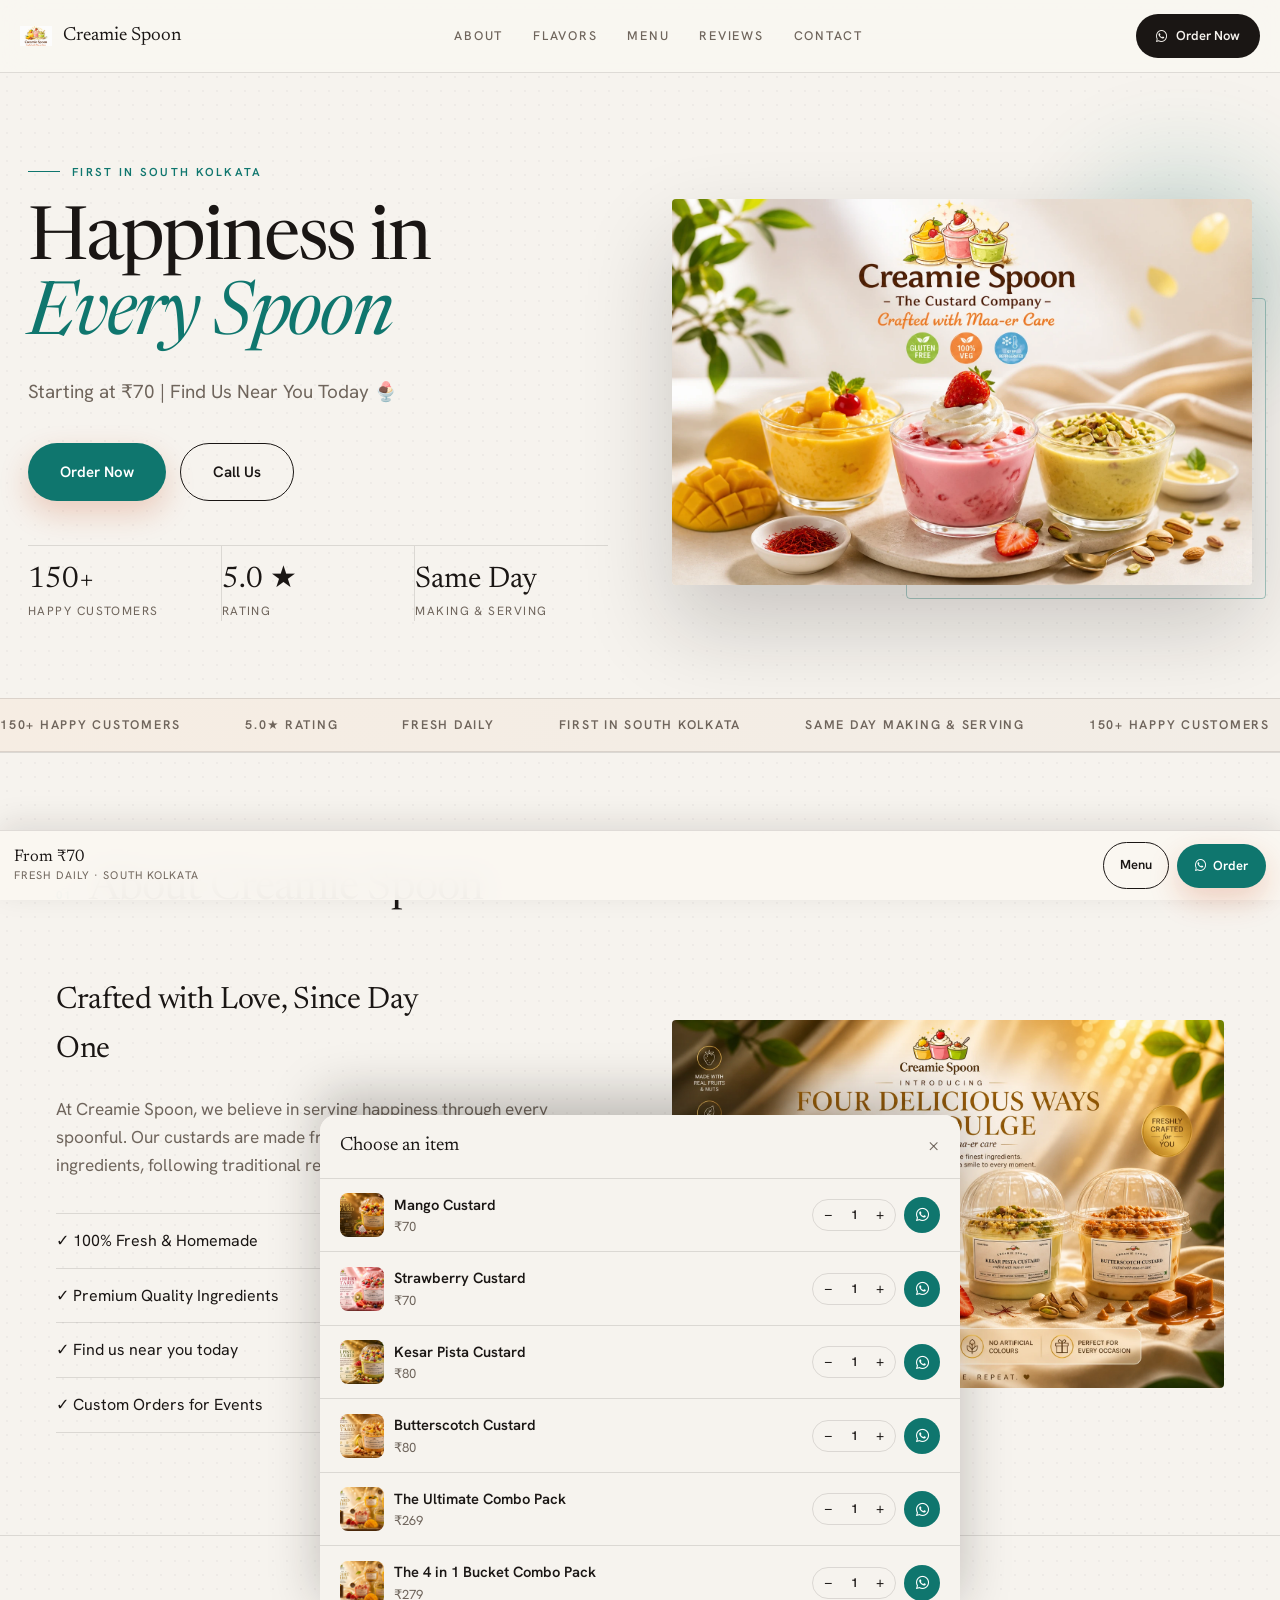
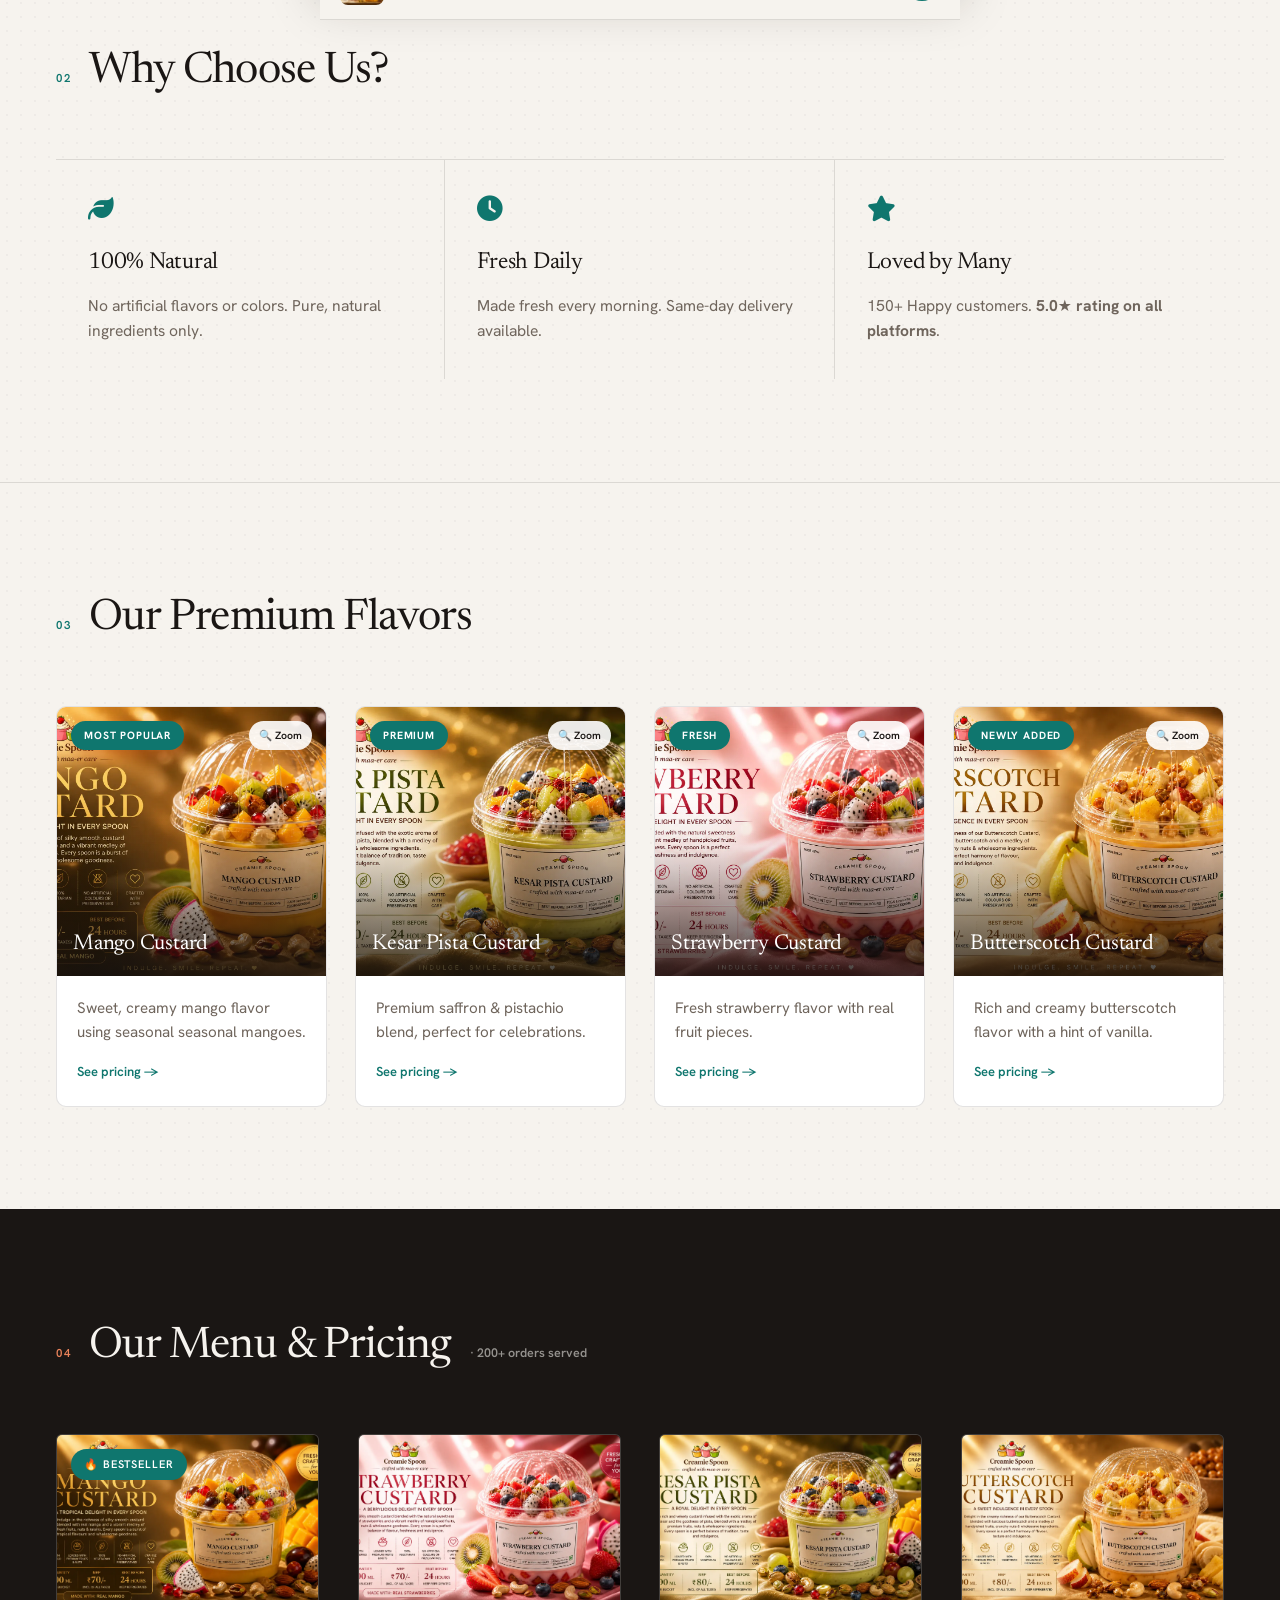
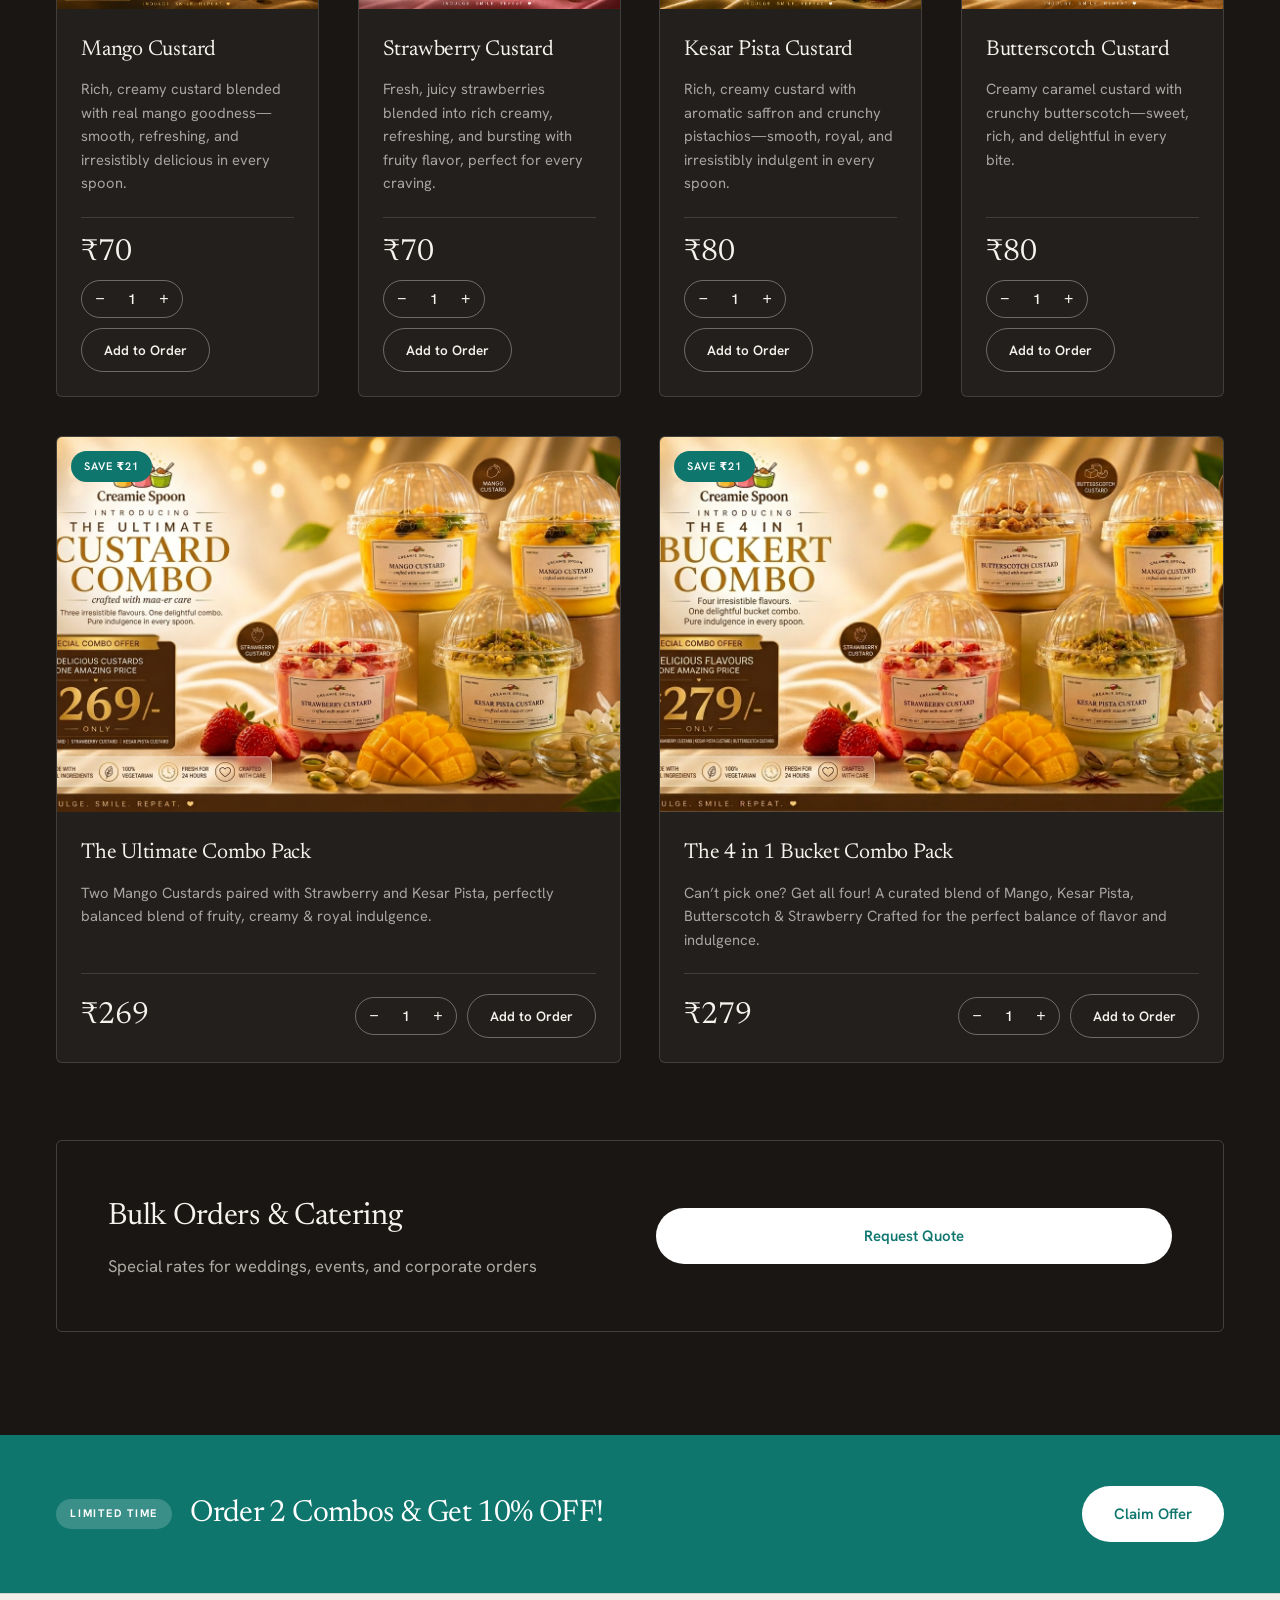
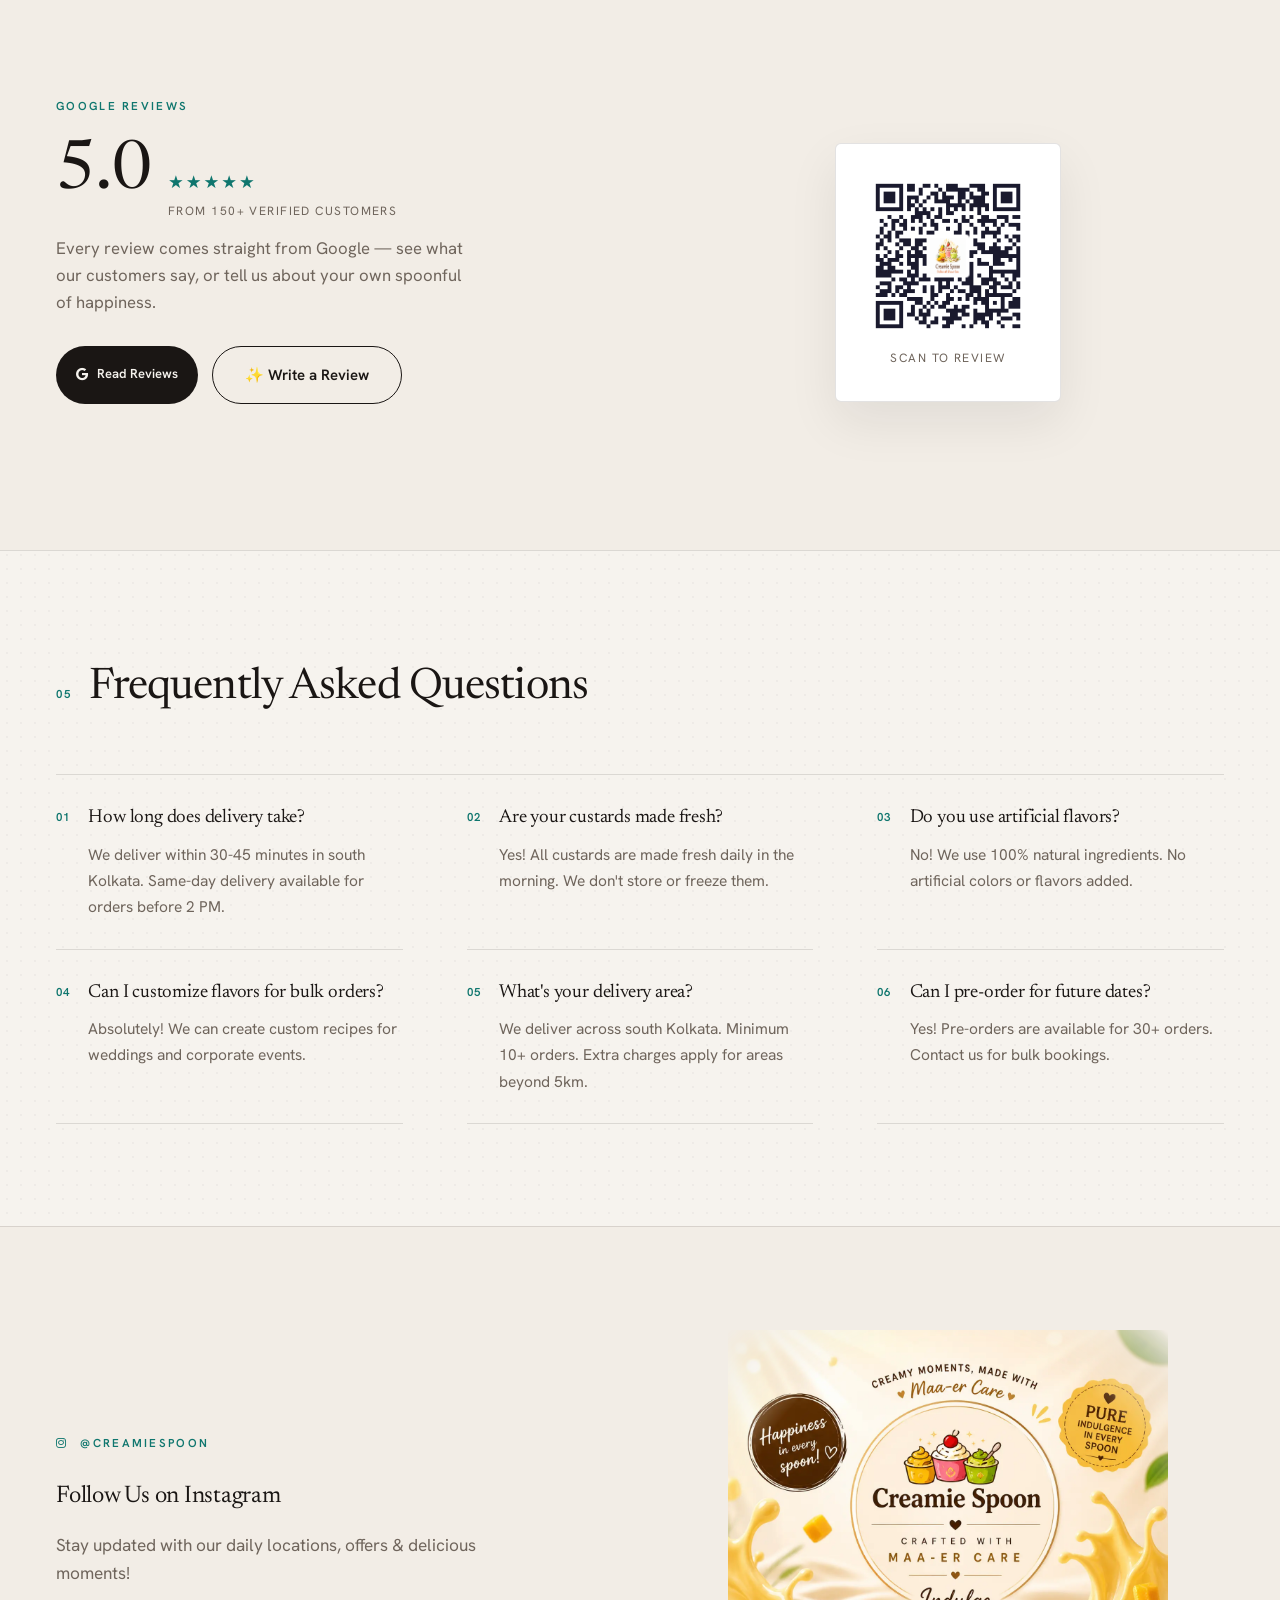
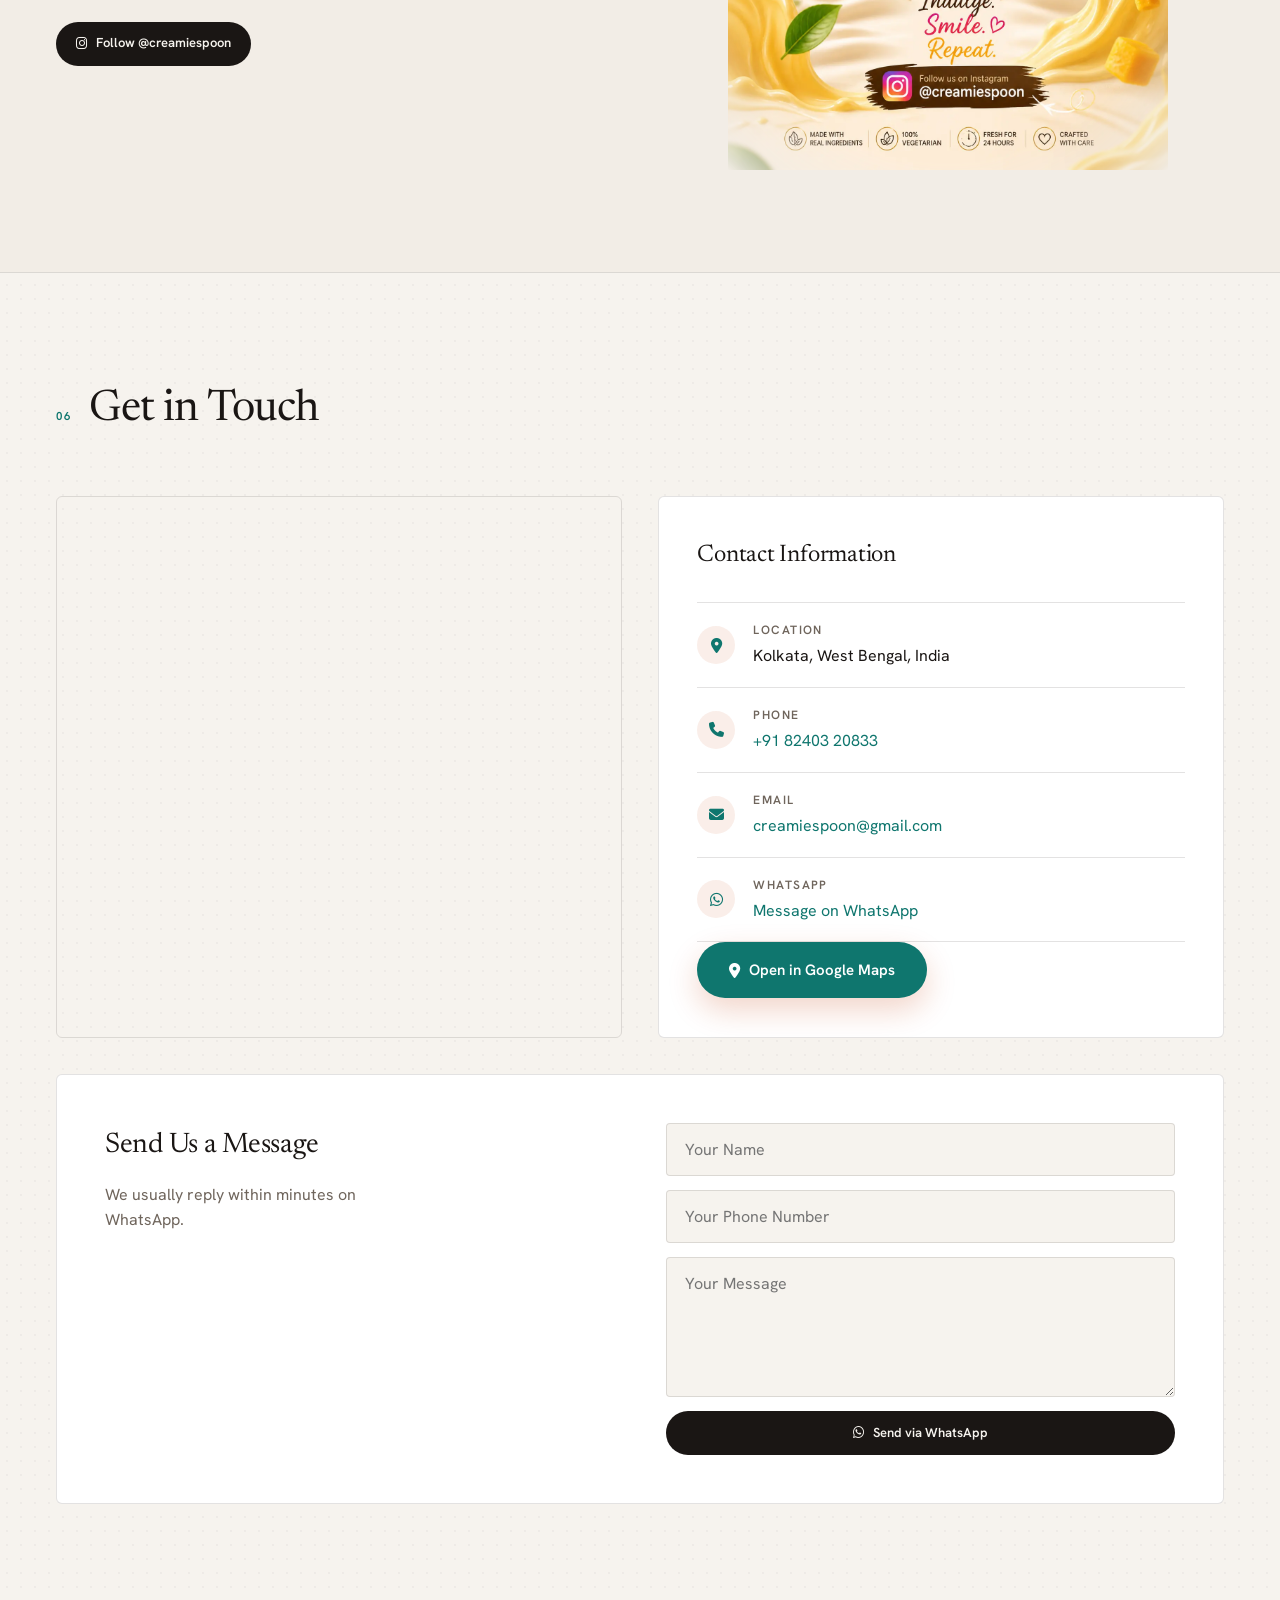
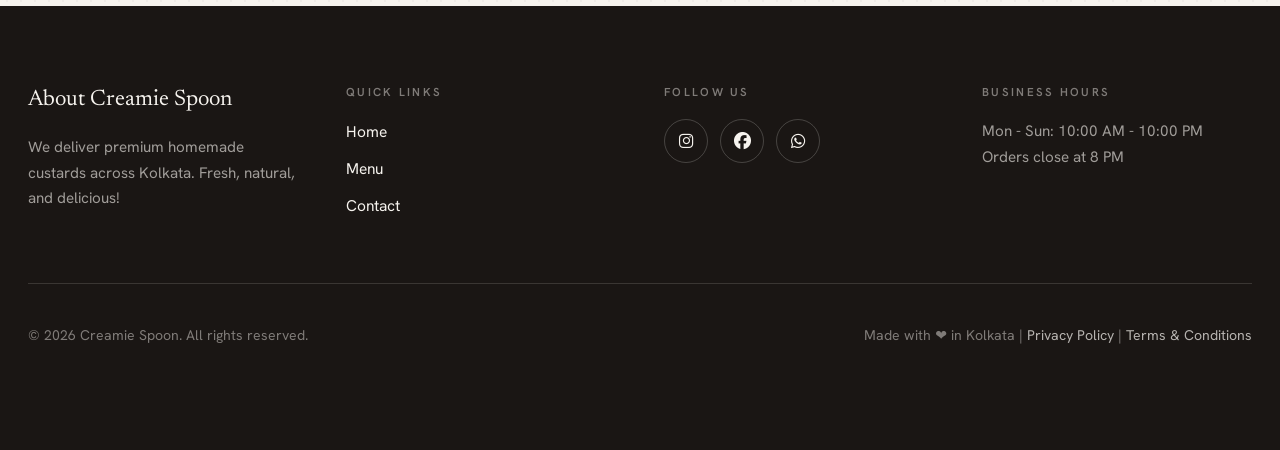
==== commit a7631d8f: "Implement structural updates and optimizations across multiple modules" ====
--- a/index.html
+++ b/index.html
@@ -30,20 +30,22 @@
 <div class="scroll-progress" id="scrollProgress"></div>
 
 <header class="navbar">
-  <div class="navbar-container">
-    <a href="#home" class="logo">
-      <img src="assets/favicon.png" alt="Creamie Spoon" class="logo-img">
-      <span>Creamie Spoon</span>
+  <div class="navbar-container" style="gap:12px;padding:14px 20px">
+    <a href="#home" class="logo" style="flex-shrink:0;min-width:0">
+      <img src="assets/favicon.png" alt="Creamie Spoon" class="logo-img" style="width:32px;height:32px">
+      <span style="font-size:19px;white-space:nowrap">Creamie Spoon</span>
     </a>
-    <button class="menu-toggle" id="menuToggle" aria-label="Menu"><span></span><span></span><span></span></button>
     <nav class="nav-menu" id="navMenu">
       <a href="#about" class="nav-link">About</a>
       <a href="#flavors" class="nav-link">Flavors</a>
       <a href="#menu" class="nav-link">Menu</a>
       <a href="#testimonials" class="nav-link">Reviews</a>
       <a href="#contact" class="nav-link">Contact</a>
-      <a href="https://wa.me/918240320833" target="_blank" class="btn btn-dark"><i class="fab fa-whatsapp"></i> Order Now</a>
     </nav>
+    <div style="display:flex;align-items:center;gap:8px;flex-shrink:0">
+      <a href="https://wa.me/918240320833" target="_blank" class="btn btn-dark nav-order-btn"><i class="fab fa-whatsapp"></i> Order Now</a>
+      <button class="menu-toggle" id="menuToggle" aria-label="Menu"><span></span><span></span><span></span></button>
+    </div>
   </div>
 </header>
 
--- a/style.css
+++ b/style.css
@@ -1,5 +1,6 @@
 *{box-sizing:border-box}
-:root{--ink:#1A1614;--paper:#FAF7F2;--accent:#C2410C;--muted:#6F655C;--line:rgba(26,22,20,.12)}
+/* :root{--ink:#1A1614;--paper:#FAF7F2;--accent:#C2410C;--muted:#6F655C;--line:rgba(26,22,20,.12)} */
+:root{--ink:#1A1614;--paper:#F6F3EE;--accent:#0F766E;--muted:#6F655C;--line:rgba(26,22,20,.12)}
 body{margin:0;font-family:'Hanken Grotesk',system-ui,sans-serif;background-color:var(--paper);background-image:radial-gradient(rgba(26,22,20,.035) 1px, transparent 1px);background-size:14px 14px;color:var(--ink);line-height:1.6;overflow-x:hidden;-webkit-font-smoothing:antialiased}
 h1,h2,h3,h4{font-family:'Newsreader',Georgia,serif;font-weight:400;margin:0;letter-spacing:-0.01em}
 a{color:var(--accent);text-decoration:none}
@@ -8,7 +9,6 @@
 .container{max-width:1280px;margin:0 auto;padding:0 28px}
 .scroll-progress{position:fixed;top:0;left:0;height:3px;background:var(--accent);z-index:1300;width:0;transition:width .1s linear}
 
-/* header */
 .navbar{position:sticky;top:0;z-index:1000;background:rgba(250,247,242,.86);backdrop-filter:blur(14px);border-bottom:1px solid var(--line)}
 .navbar-container{max-width:1280px;margin:0 auto;padding:14px 28px;display:flex;align-items:center;justify-content:space-between;gap:24px}
 .logo{display:flex;align-items:center;gap:11px;color:var(--ink)}
@@ -19,10 +19,10 @@
 .nav-link:hover{color:var(--ink)}
 .nav-link::after{content:'';position:absolute;left:0;right:100%;bottom:-6px;height:1px;background:var(--accent);transition:right .3s ease}
 .nav-link:hover::after{right:0}
-.menu-toggle{display:none;flex-direction:column;background:none;border:none;cursor:pointer;gap:6px}
+.menu-toggle{display:none;flex-direction:column;background:none;border:none;cursor:pointer;gap:6px;min-width:44px;min-height:44px;justify-content:center;align-items:center}
 .menu-toggle span{width:22px;height:2px;background:var(--ink)}
-
-/* buttons */
+.nav-order-btn{white-space:nowrap}
+
 .btn{display:inline-flex;align-items:center;justify-content:center;gap:9px;padding:16px 32px;border-radius:999px;font-size:15px;font-weight:600;min-height:44px;border:none;cursor:pointer;white-space:nowrap;font-family:inherit}
 .btn-accent{background:var(--accent);color:#fff;box-shadow:0 12px 30px rgba(194,65,12,.22)}
 .btn-accent:hover{background:var(--ink);color:#fff}
@@ -33,9 +33,8 @@
 .btn-light{background:#fff;color:var(--accent)}
 .btn-light:hover{background:var(--ink);color:#fff}
 
-/* hero */
 .hero{padding:clamp(48px,7vw,104px) 28px clamp(56px,6vw,88px);overflow:hidden}
-.hero-grid{max-width:1280px;margin:0 auto;display:grid;grid-template-columns:repeat(auto-fit,minmax(320px,1fr));gap:clamp(32px,5vw,80px);align-items:center}
+.hero-grid{max-width:1280px;margin:0 auto;display:grid;grid-template-columns:repeat(auto-fit,minmax(min(320px,100%),1fr));gap:clamp(32px,5vw,80px);align-items:center}
 .eyebrow{display:flex;align-items:center;gap:12px;margin-bottom:24px;font-size:11.5px;font-weight:600;letter-spacing:.2em;text-transform:uppercase;color:var(--accent)}
 .rule{width:32px;height:1px;background:var(--accent)}
 .hero h1{font-size:clamp(2.9rem,6vw,4.6rem);line-height:1.02;letter-spacing:-.03em;margin-bottom:22px}
@@ -55,13 +54,11 @@
 @keyframes heroIn{from{opacity:0;transform:translateY(24px)}to{opacity:1;transform:translateY(0)}}
 .hero-anim{opacity:0;animation:heroIn .8s cubic-bezier(.2,.7,.3,1) forwards}
 
-/* ticker */
 .ticker{overflow:hidden;border-top:1px solid var(--line);border-bottom:1px solid var(--line);padding:16px 0;background:linear-gradient(90deg,#F6EDE3,#F2EDE6)}
 .ticker-track{display:flex;width:max-content;gap:64px;animation:tickerScroll 26s linear infinite}
 .ticker-track span{font-size:12.5px;font-weight:600;letter-spacing:.14em;text-transform:uppercase;color:var(--muted);white-space:nowrap}
 @keyframes tickerScroll{from{transform:translateX(0)}to{transform:translateX(-50%)}}
 
-/* sections */
 .section{padding:clamp(64px,8vw,120px) 28px;border-top:1px solid var(--line)}
 .section-head{display:flex;align-items:baseline;gap:16px;margin-bottom:clamp(36px,4vw,60px)}
 .section-head .num{font-size:11.5px;font-weight:600;letter-spacing:.2em;color:var(--accent)}
@@ -70,7 +67,7 @@
 .reveal.rv-in{opacity:1;transform:none}
 @media (prefers-reduced-motion:reduce){.reveal{opacity:1;transform:none}}
 
-.about-grid{display:grid;grid-template-columns:repeat(auto-fit,minmax(300px,1fr));gap:clamp(32px,5vw,72px);align-items:center}
+.about-grid{display:grid;grid-template-columns:repeat(auto-fit,minmax(min(300px,100%),1fr));gap:clamp(32px,5vw,72px);align-items:center}
 .about-grid h3{font-size:clamp(1.5rem,2.4vw,2rem);margin-bottom:22px;max-width:22ch}
 .about-grid p{font-size:1.08rem;color:var(--muted);margin-bottom:34px;max-width:52ch}
 .check-list{list-style:none;padding:0;margin:0;border-top:1px solid var(--line);max-width:460px}
@@ -79,33 +76,33 @@
 .img-frame img{width:100%;display:block;transition:transform .8s cubic-bezier(.2,.7,.3,1)}
 .zoom:hover img{transform:scale(1.06)}
 
-.why-grid{display:grid;grid-template-columns:repeat(auto-fit,minmax(260px,1fr));border-top:1px solid var(--line)}
+.why-grid{display:grid;grid-template-columns:repeat(auto-fit,minmax(min(260px,100%),1fr));border-top:1px solid var(--line)}
 .why-card{padding:36px 32px;border-right:1px solid var(--line)}
 .why-card:last-child{border-right:none}
 .why-card i{font-size:1.6rem;color:var(--accent);margin-bottom:22px;display:block}
 .why-card h3{font-size:1.45rem;margin-bottom:12px}
 .why-card p{color:var(--muted);font-size:.98rem;margin:0}
 
-.flavors-grid{display:grid;grid-template-columns:repeat(auto-fit,minmax(340px,1fr));gap:clamp(24px,3vw,40px)}
-.menu-grid{display:grid;grid-template-columns:repeat(auto-fit,minmax(250px,1fr));gap:clamp(24px,3vw,40px)}
-.flavor-card{padding:16px;background:#fff;border-radius:8px;border:1px solid var(--line)}
-.flavor-card p{margin-bottom:16px}
-.flavor-card .zoom{overflow:hidden;border-radius:4px;aspect-ratio:4/5;margin-bottom:20px;background:rgba(26,22,20,.05);position:relative;cursor:zoom-in}
-.flavor-card .zoom-hint{position:absolute;bottom:12px;right:12px;background:rgba(26,22,20,.55);color:#fff;font-size:11px;font-weight:600;letter-spacing:.06em;padding:6px 11px;border-radius:999px}
+.flavors-grid{display:grid;grid-template-columns:repeat(auto-fit,minmax(min(270px,100%),1fr));gap:clamp(20px,2.5vw,28px)}
+.menu-grid{display:grid;grid-template-columns:repeat(auto-fit,minmax(min(250px,100%),1fr));gap:clamp(24px,3vw,40px)}
+.flavor-card{display:flex;flex-direction:column;border-radius:10px;overflow:hidden;background:#fff;border:1px solid var(--line)}
+.flavor-card .zoom{position:relative;aspect-ratio:1/1;overflow:hidden;cursor:zoom-in;background:rgba(26,22,20,.05)}
+.flavor-card .zoom::after{content:'';position:absolute;inset:0;background:linear-gradient(to top, rgba(20,16,14,.78) 0%, rgba(20,16,14,.05) 48%, transparent 65%)}
+.flavor-card .zoom-hint{position:absolute;top:14px;right:14px;background:rgba(255,255,255,.9);color:var(--ink);font-size:10.5px;font-weight:600;padding:6px 10px;border-radius:999px;z-index:2}
+.flavor-badge-onimg{position:absolute;top:14px;left:14px;background:var(--accent);color:#fff;padding:6px 13px;border-radius:999px;font-size:10.5px;font-weight:700;letter-spacing:.08em;text-transform:uppercase;box-shadow:0 6px 16px rgba(194,65,12,.35);z-index:2}
+.flavor-name-onimg{position:absolute;bottom:14px;left:16px;right:16px;color:#fff;font-size:1.35rem;margin:0;z-index:2}
 .flavor-card img{width:100%;height:100%;object-fit:cover;display:block;transition:transform .8s cubic-bezier(.2,.7,.3,1)}
 .flavor-card:hover img{transform:scale(1.06)}
-.flavor-head{display:flex;align-items:baseline;justify-content:space-between;gap:12px;margin-bottom:10px}
-.flavor-head h3{font-size:1.3rem}
-.flavor-badge{font-size:11px;font-weight:700;letter-spacing:.08em;text-transform:uppercase;color:#fff;white-space:nowrap;background:var(--accent);padding:6px 13px;border-radius:999px;box-shadow:0 6px 16px rgba(194,65,12,.35)}
-.flavor-card p{color:var(--muted);font-size:.96rem;margin:0}
-.flavor-card,.menu-card{transition:transform .45s cubic-bezier(.2,.7,.3,1),box-shadow .45s ease}
-.flavor-card:hover,.menu-card:hover{transform:translateY(-6px) rotate(-.3deg);box-shadow:0 24px 60px rgba(26,22,20,.14)}
+.flavor-body{padding:20px 20px 22px}
+.flavor-body p{color:var(--muted);font-size:.95rem;margin:0 0 14px}
+.flavor-link{display:inline-flex;align-items:center;gap:6px;font-size:13px;font-weight:600;color:var(--accent)}
+.flavor-link:hover{color:var(--ink)}
 
 .menu-section{background:var(--ink);color:var(--paper)}
 .menu-section .section-head .num{color:#E8825A}
 .menu-section h2{color:var(--paper)}
 .menu-grid{margin-bottom:clamp(48px,6vw,80px)}
-.menu-card{display:flex;flex-direction:column;background:rgba(250,247,242,.04);border:1px solid rgba(250,247,242,.14);border-radius:6px;overflow:hidden;cursor:zoom-in}
+.menu-card{display:flex;flex-direction:column;background:rgba(250,247,242,.04);border:1px solid rgba(250,247,242,.14);border-radius:6px;overflow:hidden}
 .menu-card[data-highlight="true"]{grid-column:span 2}
 .menu-trust{font-size:12.5px;font-weight:600;color:rgba(250,247,242,.55);margin-left:4px}
 .menu-card .img-wrap{overflow:hidden;aspect-ratio:3/2;position:relative}
@@ -115,11 +112,16 @@
 .menu-body{padding:24px;display:flex;flex-direction:column;flex:1}
 .menu-body h3{font-size:1.35rem;color:var(--paper);margin-bottom:10px}
 .menu-body p{color:rgba(250,247,242,.62);font-size:.92rem;margin:0 0 22px;flex:1}
-.menu-foot{display:flex;align-items:center;justify-content:space-between;gap:16px;padding-top:20px;border-top:1px solid rgba(250,247,242,.14)}
+.menu-foot{display:flex;align-items:center;justify-content:space-between;gap:12px;padding-top:20px;border-top:1px solid rgba(250,247,242,.14);flex-wrap:wrap}
 .menu-price{font-family:'Newsreader',Georgia,serif;font-size:1.9rem;line-height:1;color:var(--paper)}
-.menu-order{display:inline-flex;align-items:center;gap:8px;padding:12px 22px;border-radius:999px;border:1px solid rgba(250,247,242,.35);background:transparent;color:var(--paper);font-size:13.5px;font-weight:600;cursor:pointer;min-height:44px;font-family:inherit}
+.qty-stepper{display:flex;align-items:center;border:1px solid rgba(250,247,242,.35);border-radius:999px;overflow:hidden}
+.qty-stepper button{width:36px;height:36px;border:none;background:transparent;color:var(--paper);font-size:16px;cursor:pointer}
+.qty-stepper button:hover{background:rgba(250,247,242,.14)}
+.qty-stepper span{width:28px;text-align:center;font-size:14px;font-weight:600;color:var(--paper)}
+.menu-order-row{display:flex;align-items:center;gap:10px;flex-wrap:wrap}
+.menu-order{display:inline-flex;align-items:center;gap:8px;padding:12px 22px;border-radius:999px;border:1px solid rgba(250,247,242,.35);background:transparent;color:var(--paper);font-size:13.5px;font-weight:600;cursor:pointer;min-height:44px;font-family:inherit;white-space:nowrap}
 .menu-order:hover{background:var(--paper);color:var(--ink);border-color:var(--paper)}
-.bulk-banner{display:grid;grid-template-columns:repeat(auto-fit,minmax(280px,1fr));gap:32px;align-items:center;padding:clamp(32px,4vw,52px);border:1px solid rgba(250,247,242,.18);border-radius:6px}
+.bulk-banner{display:grid;grid-template-columns:repeat(auto-fit,minmax(min(280px,100%),1fr));gap:32px;align-items:center;padding:clamp(32px,4vw,52px);border:1px solid rgba(250,247,242,.18);border-radius:6px}
 .bulk-banner h3{font-size:clamp(1.5rem,2.4vw,2rem);color:var(--paper);margin-bottom:12px}
 .bulk-banner p{color:rgba(250,247,242,.66);font-size:1.05rem;margin:0}
 
@@ -130,7 +132,7 @@
 .cta-banner h2{font-size:clamp(1.4rem,2.4vw,1.9rem);color:#fff;letter-spacing:-.02em}
 
 .reviews-section{background:#F2EDE6}
-.reviews-grid{display:grid;grid-template-columns:repeat(auto-fit,minmax(280px,1fr));gap:clamp(32px,5vw,72px);align-items:center}
+.reviews-grid{display:grid;grid-template-columns:repeat(auto-fit,minmax(min(280px,100%),1fr));gap:clamp(32px,5vw,72px);align-items:center}
 .rating-row{display:flex;align-items:baseline;gap:16px;margin-bottom:12px}
 .rating-num{font-family:'Newsreader',Georgia,serif;font-size:clamp(3rem,6vw,4.2rem);line-height:1}
 .stars{color:var(--accent);font-size:1.1rem;letter-spacing:2px}
@@ -138,20 +140,20 @@
 .qr-card{background:#fff;border-radius:6px;border:1px solid var(--line);padding:32px;text-align:center;box-shadow:0 20px 50px rgba(26,22,20,.08);justify-self:center}
 .qr-card img{width:160px;height:160px;object-fit:contain}
 
-.faq-grid{display:grid;grid-template-columns:repeat(auto-fit,minmax(320px,1fr));gap:0 clamp(32px,5vw,72px);border-top:1px solid var(--line)}
+.faq-grid{display:grid;grid-template-columns:repeat(auto-fit,minmax(min(320px,100%),1fr));gap:0 clamp(32px,5vw,72px);border-top:1px solid var(--line)}
 .faq-item{padding:28px 0;border-bottom:1px solid var(--line);display:flex;gap:18px}
 .faq-item .num{font-size:11.5px;font-weight:600;letter-spacing:.1em;color:var(--accent);padding-top:5px}
 .faq-item h3{font-size:1.18rem;margin-bottom:8px}
 .faq-item p{color:var(--muted);font-size:.97rem;line-height:1.7;margin:0}
 
 .insta-section{background:#F2EDE6}
-.insta-grid{display:grid;grid-template-columns:repeat(auto-fit,minmax(300px,1fr));gap:clamp(32px,5vw,72px);align-items:center}
+.insta-grid{display:grid;grid-template-columns:repeat(auto-fit,minmax(min(300px,100%),1fr));gap:clamp(32px,5vw,72px);align-items:center}
 .insta-grid h2{margin-bottom:16px;max-width:20ch}
 .insta-grid p{font-size:1.08rem;color:var(--muted);margin-bottom:34px;max-width:44ch}
 .insta-img-wrap{display:flex;justify-content:center}
 .insta-img-wrap img{width:100%;max-width:440px;-webkit-mask-image:radial-gradient(circle at center,black 68%,transparent 100%);mask-image:radial-gradient(circle at center,black 68%,transparent 100%)}
 
-.contact-grid{display:grid;grid-template-columns:repeat(auto-fit,minmax(320px,1fr));gap:clamp(24px,3vw,36px);align-items:stretch}
+.contact-grid{display:grid;grid-template-columns:repeat(auto-fit,minmax(min(320px,100%),1fr));gap:clamp(24px,3vw,36px);align-items:stretch}
 .map-frame{overflow:hidden;border-radius:6px;border:1px solid var(--line);min-height:420px}
 .map-frame iframe{width:100%;height:100%;min-height:420px;border:0;display:block}
 .contact-info{background:#fff;border-radius:6px;border:1px solid var(--line);padding:clamp(28px,3vw,40px)}
@@ -161,7 +163,7 @@
 .info-item i{width:38px;height:38px;border-radius:50%;display:flex;justify-content:center;align-items:center;font-size:15px;color:var(--accent);background:rgba(194,65,12,.09);flex-shrink:0}
 .info-item strong{display:block;font-size:12px;letter-spacing:.12em;text-transform:uppercase;color:var(--muted);font-weight:600;margin-bottom:3px}
 .info-item p{margin:0;font-size:1rem}
-.message-card{margin-top:clamp(24px,3vw,36px);background:#fff;border:1px solid var(--line);border-radius:6px;padding:clamp(28px,4vw,48px);display:grid;grid-template-columns:repeat(auto-fit,minmax(280px,1fr));gap:clamp(28px,4vw,56px);align-items:start}
+.message-card{margin-top:clamp(24px,3vw,36px);background:#fff;border:1px solid var(--line);border-radius:6px;padding:clamp(28px,4vw,48px);display:grid;grid-template-columns:repeat(auto-fit,minmax(min(280px,100%),1fr));gap:clamp(28px,4vw,56px);align-items:start}
 .message-card h3{font-size:clamp(1.5rem,2.2vw,1.9rem);margin-bottom:14px}
 .message-card>div:first-child p{color:var(--muted);font-size:1rem;margin:0;max-width:34ch}
 .message-form{display:flex;flex-direction:column}
@@ -171,7 +173,7 @@
 .message-form button{width:100%}
 
 .footer{background:var(--ink);color:var(--paper);padding-top:clamp(56px,6vw,84px)}
-.footer-grid{display:grid;grid-template-columns:repeat(auto-fit,minmax(230px,1fr));gap:clamp(32px,4vw,48px);padding-bottom:clamp(40px,5vw,64px)}
+.footer-grid{display:grid;grid-template-columns:repeat(auto-fit,minmax(min(230px,100%),1fr));gap:clamp(32px,4vw,48px);padding-bottom:clamp(40px,5vw,64px)}
 .footer-title{font-family:'Newsreader',Georgia,serif;font-size:1.4rem;margin-bottom:16px}
 .footer-grid p{color:rgba(250,247,242,.6);font-size:.95rem;line-height:1.7;margin:0}
 .footer-label{font-size:11.5px;font-weight:600;letter-spacing:.2em;text-transform:uppercase;color:rgba(250,247,242,.45);margin-bottom:18px}
@@ -181,39 +183,69 @@
 .social-links{display:flex;gap:12px}
 .social-links a{display:flex;align-items:center;justify-content:center;width:44px;height:44px;border:1px solid rgba(250,247,242,.2);border-radius:50%;font-size:1.05rem;color:var(--paper)}
 .social-links a:hover{background:var(--accent);border-color:var(--accent);color:#fff}
-.footer-bottom{border-top:1px solid rgba(250,247,242,.14);padding:26px 0 90px;display:flex;justify-content:space-between;gap:12px;flex-wrap:wrap;color:rgba(250,247,242,.45);font-size:.88rem}
+.footer-bottom{border-top:1px solid rgba(250,247,242,.14);padding:26px 0 calc(90px + env(safe-area-inset-bottom));display:flex;justify-content:space-between;gap:12px;flex-wrap:wrap;color:rgba(250,247,242,.45);font-size:.88rem}
 .footer-bottom a{color:rgba(250,247,242,.7)}
 
-/* order sheet + zoom + sticky bar */
 .sheet-backdrop{position:fixed;inset:0;z-index:1250;background:rgba(20,16,14,.5);display:none}
 .sheet-backdrop.open{display:block}
 .order-sheet{position:fixed;left:0;right:0;bottom:-80vh;z-index:1260;max-width:640px;margin:0 auto;background:var(--paper);border-radius:16px 16px 0 0;box-shadow:0 -20px 50px rgba(26,22,20,.25);max-height:70vh;overflow:auto;transition:bottom .3s cubic-bezier(.2,.7,.3,1)}
-.order-sheet.open{bottom:72px}
-.sheet-head{padding:18px 24px;border-bottom:1px solid var(--line);display:flex;align-items:center;justify-content:space-between;position:sticky;top:0;background:var(--paper);font-family:'Newsreader',Georgia,serif;font-size:1.3rem}
+.order-sheet.open{bottom:calc(72px + env(safe-area-inset-bottom))}
+.sheet-head{padding:16px 20px;border-bottom:1px solid var(--line);display:flex;align-items:center;justify-content:space-between;position:sticky;top:0;background:var(--paper);font-family:'Newsreader',Georgia,serif;font-size:1.2rem}
 .sheet-close{cursor:pointer;font-size:26px;line-height:1;color:var(--muted)}
-.sheet-row{display:flex;align-items:center;gap:14px;padding:14px 24px;border-bottom:1px solid var(--line);cursor:pointer}
-.sheet-row:hover{background:rgba(194,65,12,.06)}
-.sheet-row img{width:52px;height:52px;object-fit:cover;border-radius:8px;flex-shrink:0}
-.sheet-row .info{flex:1;min-width:0}
-.sheet-row .info div:first-child{font-size:.98rem;font-weight:600}
-.sheet-row .info div:last-child{font-size:.85rem;color:var(--muted)}
-.sheet-row i{color:var(--accent);font-size:18px}
+.sheet-row{display:flex;align-items:center;gap:10px;padding:14px 20px;border-bottom:1px solid var(--line);flex-wrap:wrap}
+.sheet-row img{width:44px;height:44px;object-fit:cover;border-radius:8px;flex-shrink:0}
+.sheet-row .info{flex:1 1 140px;min-width:0}
+.sheet-row .info div:first-child{font-size:.92rem;font-weight:600;overflow:hidden;text-overflow:ellipsis;white-space:nowrap}
+.sheet-row .info div:last-child{font-size:.82rem;color:var(--muted)}
+.sheet-right{display:flex;align-items:center;gap:8px;margin-left:auto}
+.sheet-qty{display:flex;align-items:center;border:1px solid var(--line);border-radius:999px;overflow:hidden}
+.sheet-qty button{width:30px;height:30px;border:none;background:transparent;color:var(--ink);font-size:14px;cursor:pointer}
+.sheet-qty span{width:22px;text-align:center;font-size:12.5px;font-weight:600}
+.sheet-order-btn{width:36px;height:36px;border-radius:50%;border:none;background:var(--accent);color:#fff;font-size:15px;cursor:pointer;display:flex;align-items:center;justify-content:center;flex-shrink:0}
 
 .zoom-overlay{position:fixed;inset:0;z-index:1500;background:rgba(20,16,14,.88);backdrop-filter:blur(6px);display:none;align-items:center;justify-content:center;padding:32px;cursor:zoom-out}
 .zoom-overlay.open{display:flex}
 .zoom-overlay img{max-width:90vw;max-height:85vh;object-fit:contain;border-radius:8px;box-shadow:0 30px 80px rgba(0,0,0,.5)}
 .zoom-close{position:absolute;top:24px;right:32px;color:#fff;font-size:32px;line-height:1;cursor:pointer}
 
-.sticky-bar{position:fixed;bottom:0;left:0;right:0;z-index:1200;background:rgba(250,247,242,.94);backdrop-filter:blur(14px);border-top:1px solid var(--line);padding:11px 16px;display:flex;align-items:center;gap:12px;box-shadow:0 -8px 30px rgba(26,22,20,.1)}
-.sticky-info{flex:1;min-width:0;cursor:pointer}
-.sticky-price{font-family:'Newsreader',Georgia,serif;font-size:1.05rem;line-height:1.2}
-.sticky-sub{font-size:11px;letter-spacing:.1em;text-transform:uppercase;color:var(--muted)}
+.sticky-bar{position:fixed;bottom:0;left:0;right:0;z-index:1200;background:rgba(250,247,242,.94);backdrop-filter:blur(14px);border-top:1px solid var(--line);padding:11px 14px calc(11px + env(safe-area-inset-bottom));display:flex;align-items:center;gap:8px;box-shadow:0 -8px 30px rgba(26,22,20,.1);box-sizing:border-box}
+.sticky-info{flex:1;min-width:0;cursor:pointer;overflow:hidden}
+.sticky-price{font-family:'Newsreader',Georgia,serif;font-size:1.05rem;line-height:1.2;white-space:nowrap}
+.sticky-sub{font-size:11px;letter-spacing:.1em;text-transform:uppercase;color:var(--muted);white-space:nowrap;overflow:hidden;text-overflow:ellipsis}
+.sticky-bar .btn-outline{padding:12px 16px;font-size:13px;flex-shrink:0}
+.sticky-bar .btn-accent{padding:12px 18px;font-size:13px;gap:7px;flex-shrink:0}
 
 @media (max-width:768px){
   .menu-toggle{display:flex}
-  .nav-menu{position:fixed;left:-100%;top:64px;flex-direction:column;background:var(--paper);width:100%;text-align:center;transition:.3s;padding:20px 0;gap:14px;border-bottom:1px solid var(--line)}
-  .nav-menu.active{left:0}
+  .nav-menu{position:fixed;top:63px;left:0;right:0;flex-direction:column;align-items:flex-start;background:var(--paper);width:100%;text-align:left;padding:6px 28px 18px;gap:0;border-bottom:1px solid var(--line);transform:translateY(-8px);opacity:0;pointer-events:none;transition:opacity .25s ease,transform .25s ease;z-index:999}
+  .nav-menu.active{transform:translateY(0);opacity:1;pointer-events:auto}
+  .nav-menu a{padding:13px 0;width:100%;border-bottom:1px solid var(--line)}
   .hero-grid,.about-grid,.contact-grid,.insta-grid,.reviews-grid{grid-template-columns:1fr}
   .hero-buttons{flex-direction:column}
   .btn{width:100%}
+  .menu-card[data-highlight="true"]{grid-column:span 1}
+  .cta-inner{flex-direction:column;align-items:flex-start}
+  .map-frame{min-height:280px}
+  .map-frame iframe{min-height:280px}
+  .contact-info{padding:24px 20px}
+  .info-item{gap:14px}
+  .info-item p,.info-item a{overflow-wrap:break-word;word-break:break-word}
+  .message-card{padding:24px 20px;margin-top:20px}
+  .section{padding:48px 20px}
+  .container{padding:0 20px}
 }
+@media (max-width:420px){
+  .nav-order-btn{font-size:0;padding:11px;gap:0}
+  .nav-order-btn i{font-size:16px}
+  .sticky-bar{padding:9px 10px calc(9px + env(safe-area-inset-bottom));gap:6px}
+  .sticky-price{font-size:.95rem}
+  .sticky-sub{font-size:10px}
+  .sticky-bar .btn-outline{padding:11px 12px;font-size:12px}
+  .sticky-bar .btn-accent{padding:11px 14px;font-size:12px}
+  .order-sheet{max-width:100%}
+  .sheet-row{padding:12px 14px;gap:8px}
+  .sheet-row img{width:38px;height:38px}
+  .sheet-right{gap:6px}
+  .sheet-qty button{width:26px;height:26px;font-size:13px}
+  .sheet-order-btn{width:32px;height:32px;font-size:13px}
+}
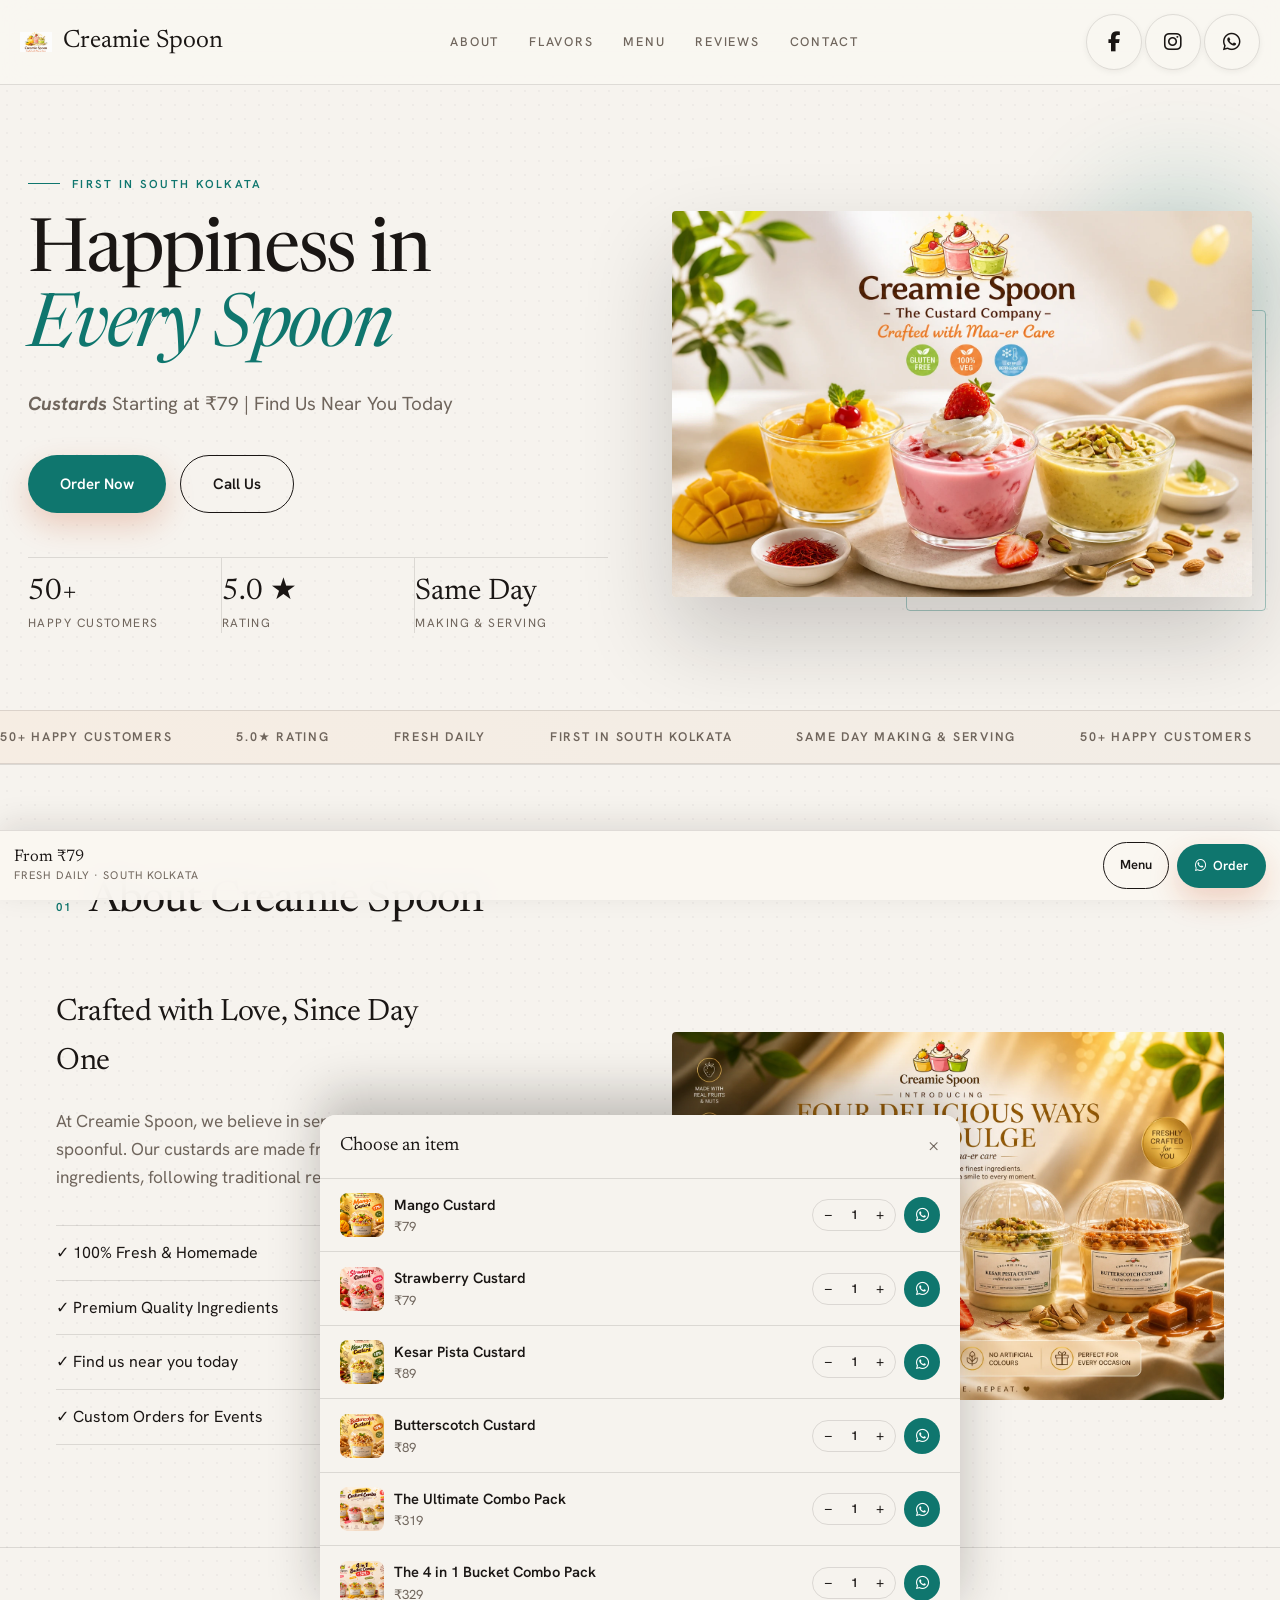
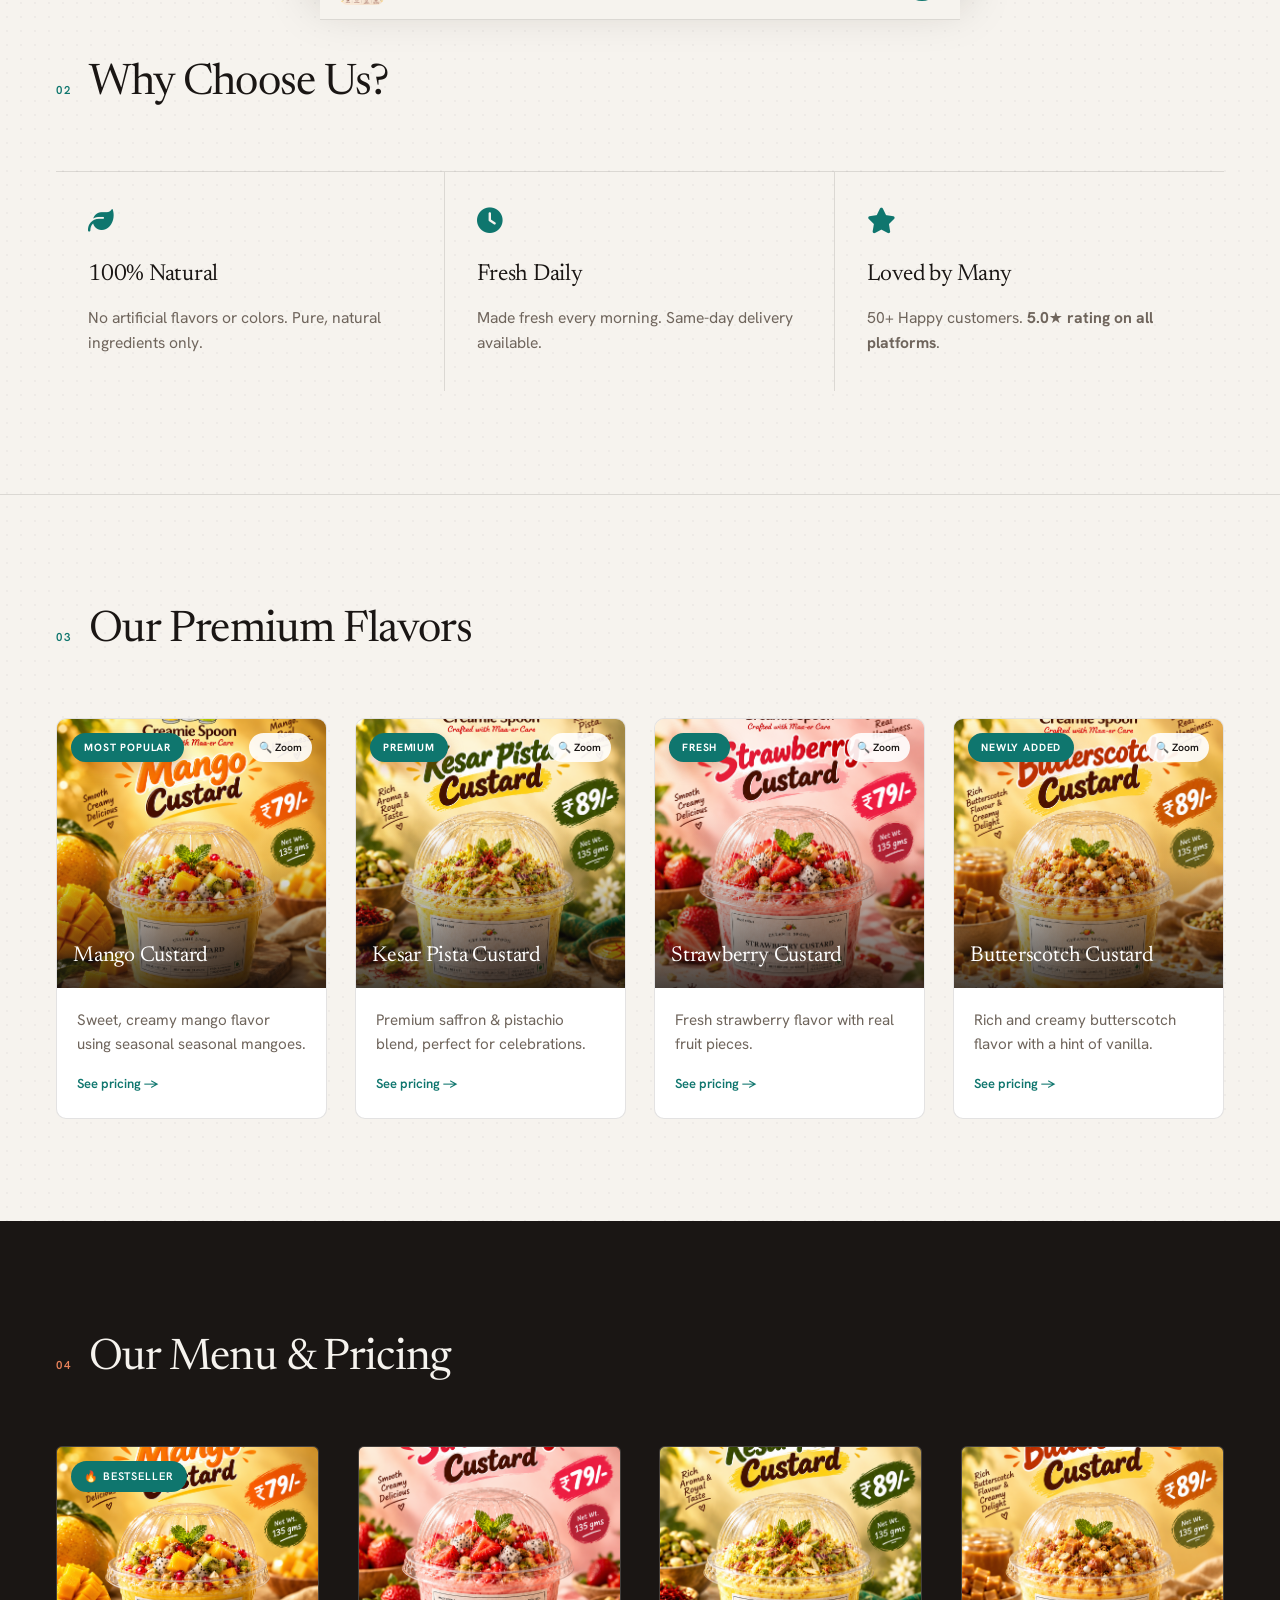
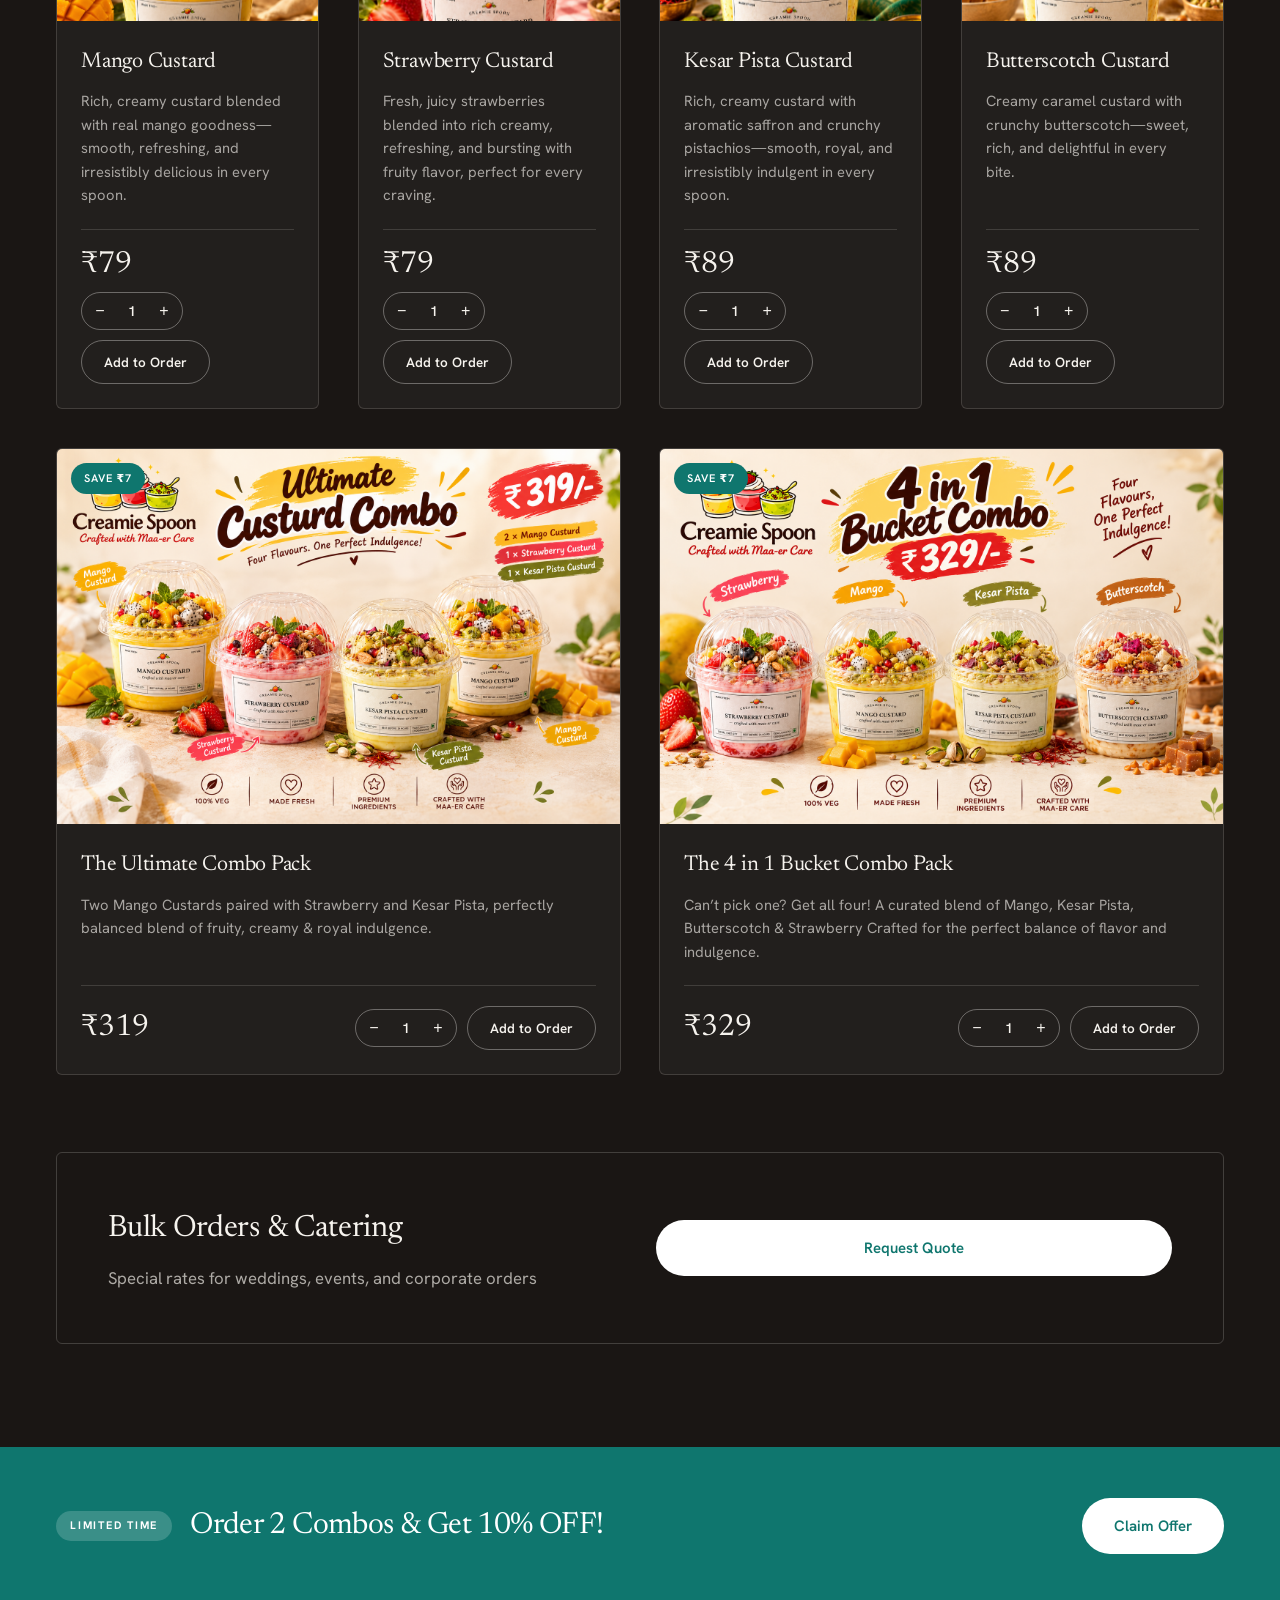
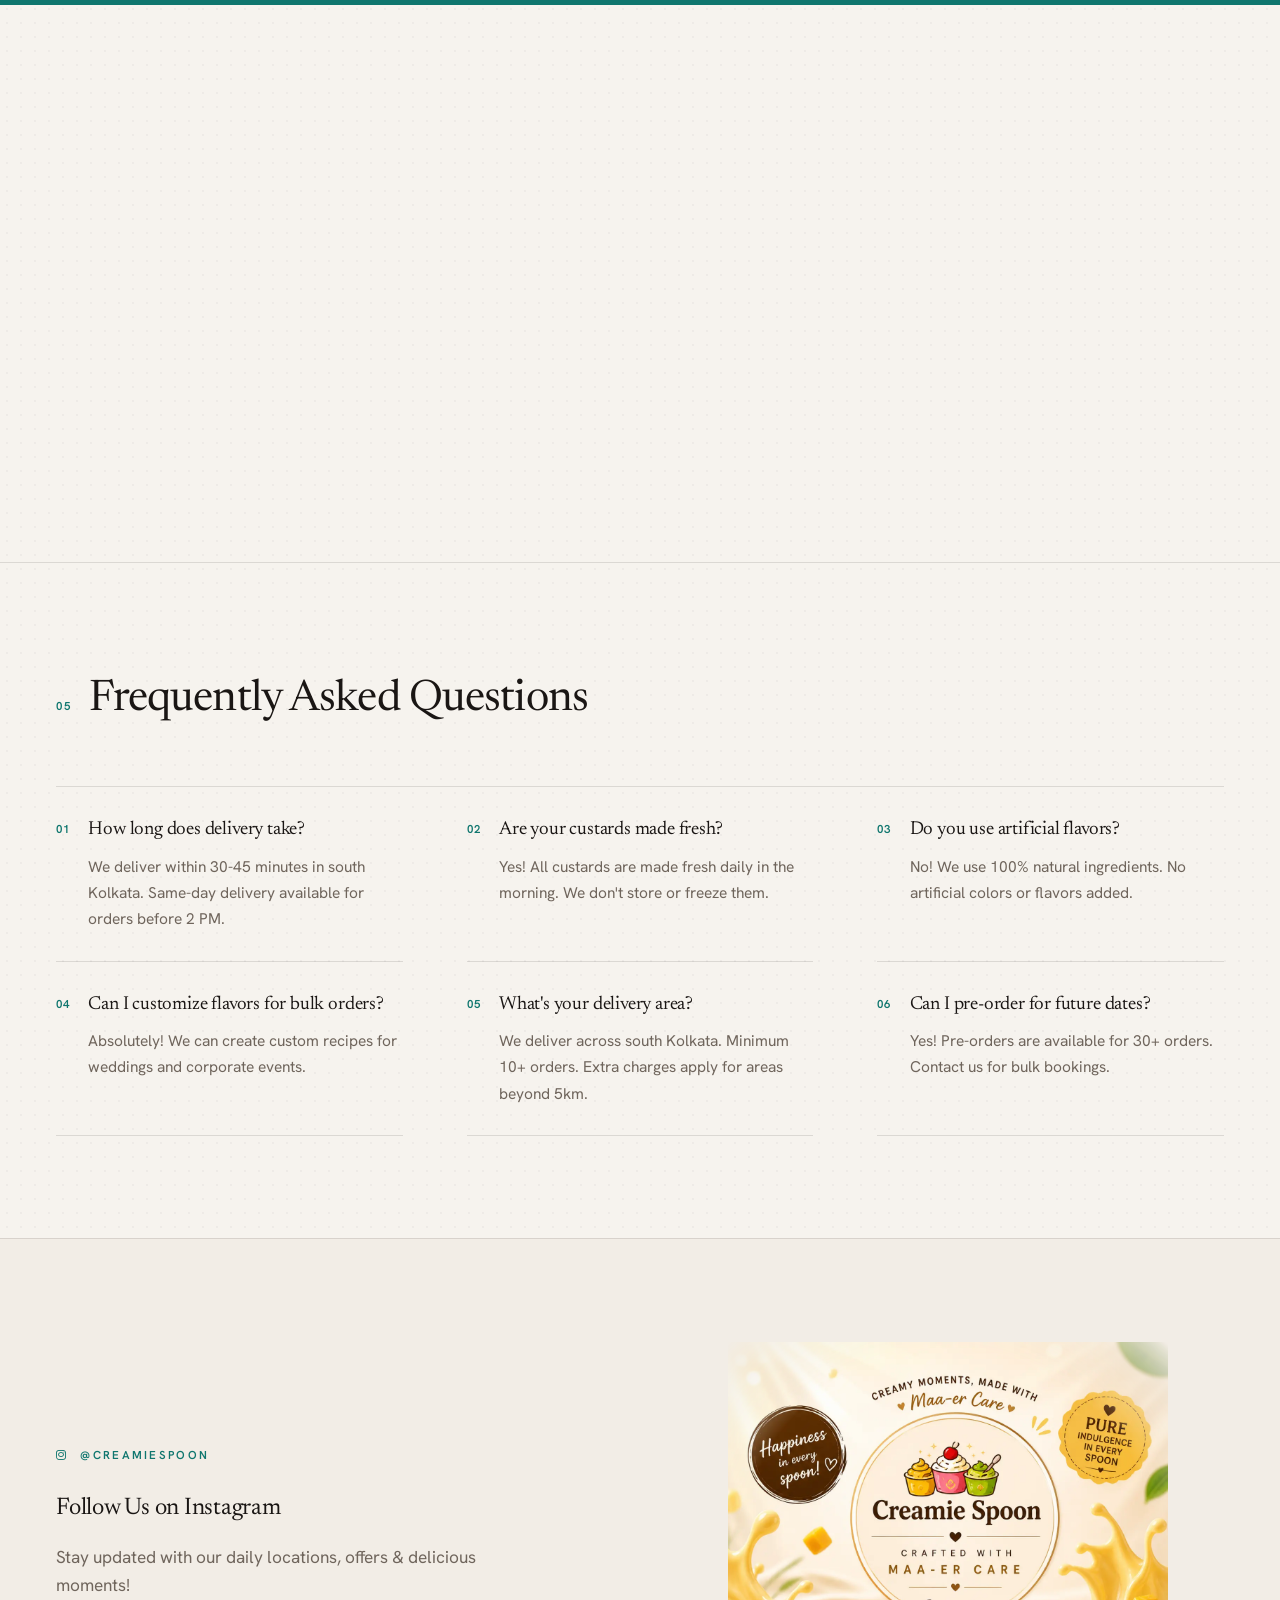
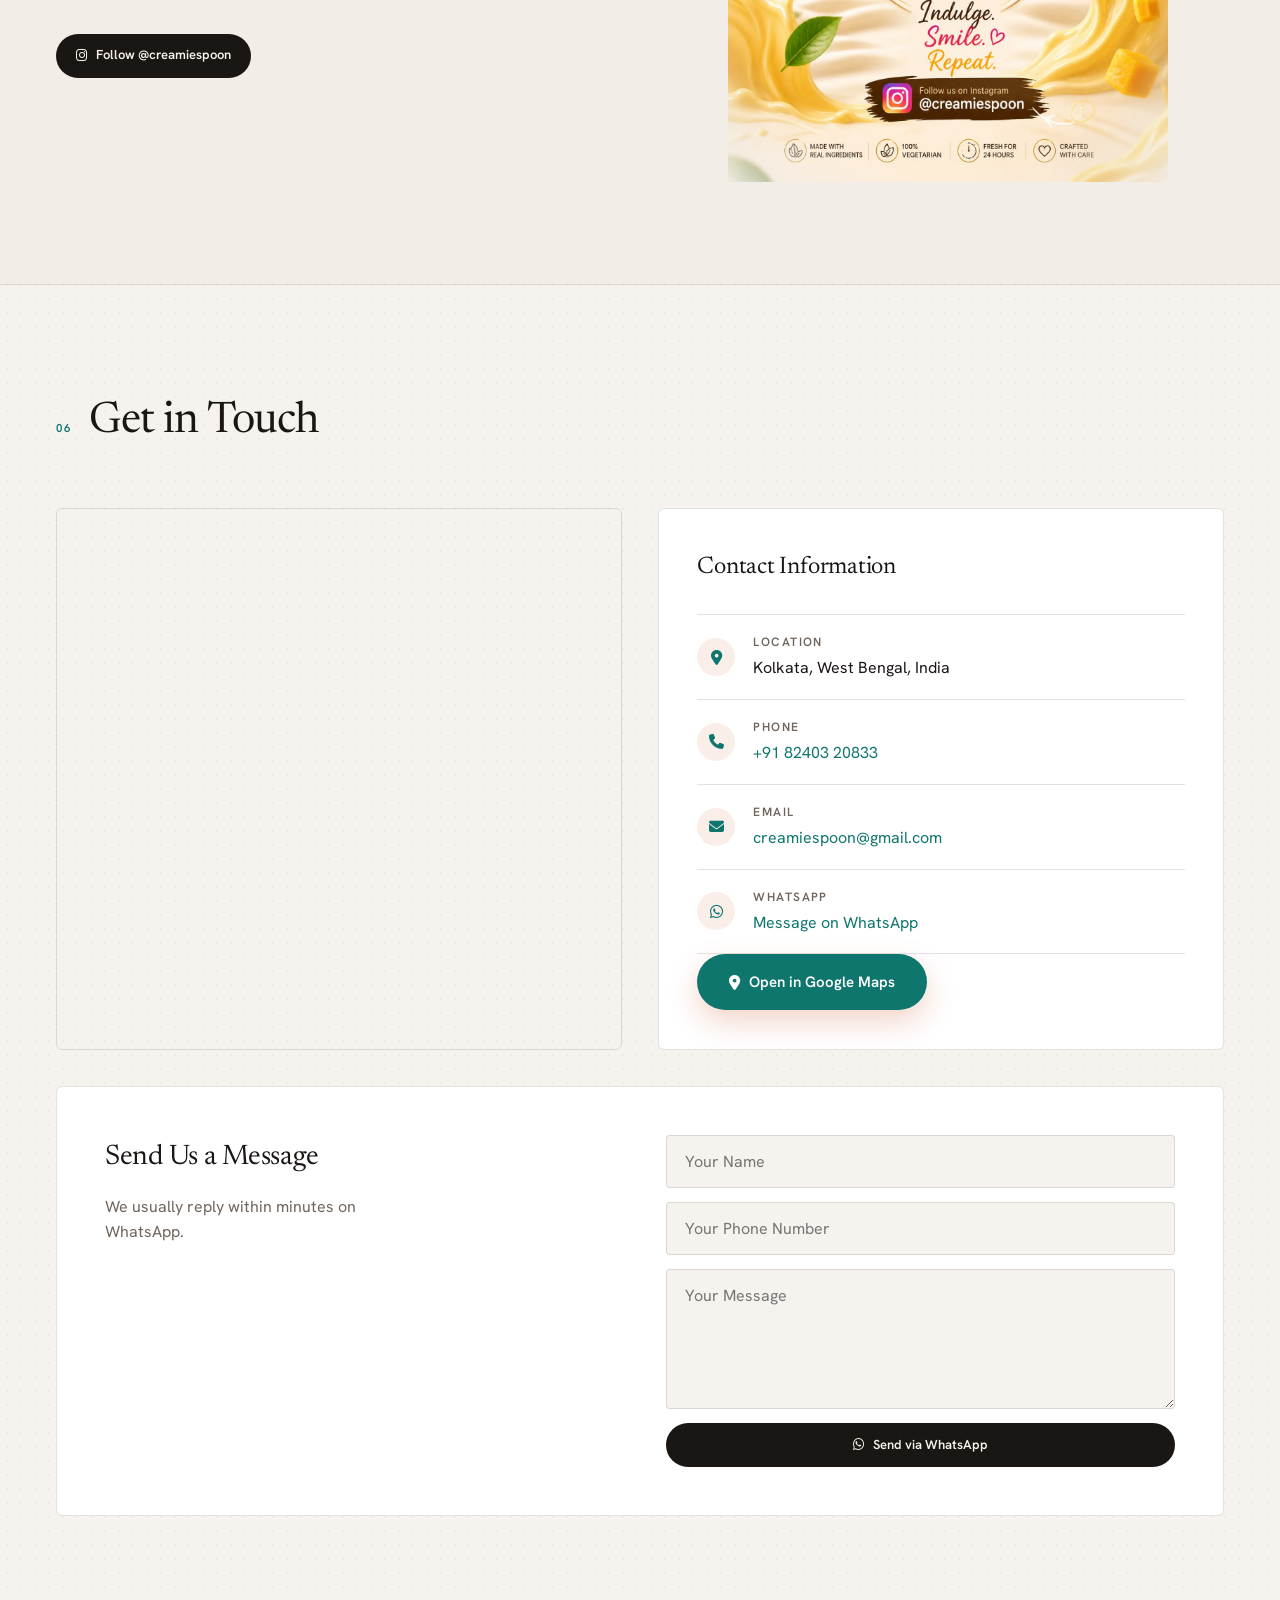
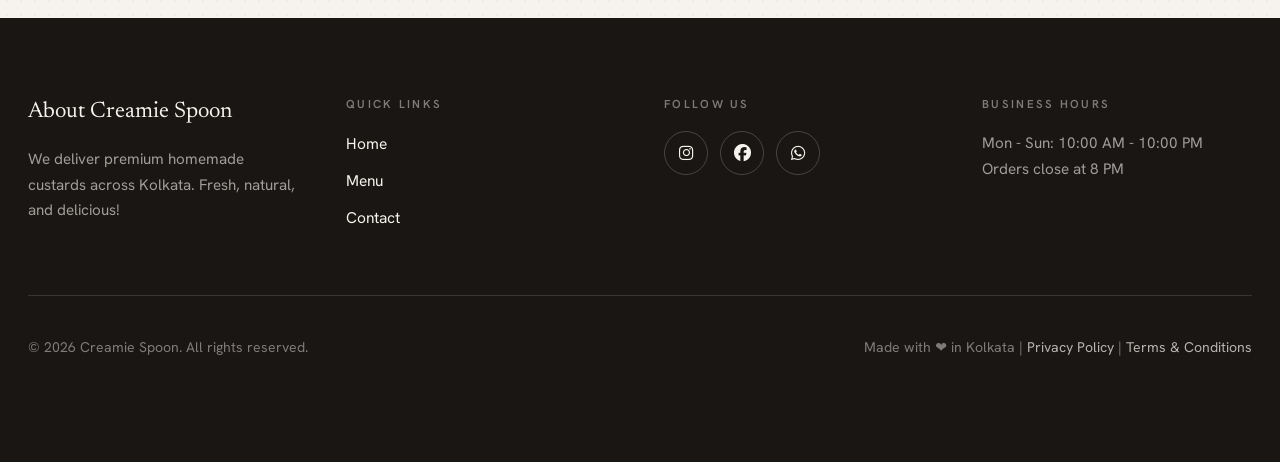
==== commit 5af3b87a: "Refactor code structure for improved readability and maintainability" ====
--- a/index.html
+++ b/index.html
@@ -1,242 +1,355 @@
 <!DOCTYPE html>
 <html lang="en">
+
 <head>
-<meta charset="UTF-8">
-<meta name="viewport" content="width=device-width, initial-scale=1.0, viewport-fit=cover">
-<meta name="theme-color" content="#1A1614">
-<title>Creamie Spoon | Fresh Homemade Custards in Kolkata</title>
-<meta name="description" content="Homemade custard delivery in South Kolkata — fresh Mango, Strawberry, Kesar Pista & Butterscotch custards from Creamie Spoon. Bulk orders for events. Starting at ₹70.">
-<link rel="icon" type="image/png" href="assets/favicon.png">
-<link rel="apple-touch-icon" href="assets/favicon.png">
-<meta property="og:type" content="business.business">
-<meta property="og:title" content="Creamie Spoon - Premium Custard first in Kolkata">
-<meta property="og:description" content="Homemade custards serving fresh. Premium quality. Order now!">
-<meta property="og:image" content="assets/family.webp">
-<meta property="og:url" content="https://creamiespoon.com/">
-<meta name="twitter:card" content="summary_large_image">
-<script type="application/ld+json">
+  <meta charset="UTF-8">
+  <meta name="viewport" content="width=device-width, initial-scale=1.0, viewport-fit=cover">
+  <meta name="theme-color" content="#1A1614">
+  <title>Creamie Spoon | Fresh Homemade Custards in Kolkata</title>
+  <meta name="description"
+    content="Homemade custard delivery in South Kolkata — fresh Mango, Strawberry, Kesar Pista & Butterscotch custards from Creamie Spoon. Bulk orders for events. Starting at ₹79.">
+  <!-- <meta name="description"
+    content="Creamie Spoon delivers premium custards in Kolkata. Fresh Mango, Strawberry, and Kesar Pista flavors. Accepting bulk orders for events, custard Kolkata, homemade custard, dessert delivery, mango custard, kesar pista, strawberry custard, custerd near me, event catering, premium desserts, fresh custard delivery, custard in kolkata, best custard, custard flavors, bulk custard orders, wedding desserts, corporate catering, natural ingredients, same-day delivery, south Kolkata custard, custard combos, dessert menu, verified reviews, customer testimonials, limited time offer, follow on Instagram, contact us, order now, call us, premium quality custard, fresh daily custard, natural flavors, quick delivery, loved by customers, 100% natural custard, authentic taste custard, custom orders custard, pre-order custard, delivery area Kolkata, natural flavored custard, summer special desserts, best custard in Kolkata, best ready-to-eat custard in Kolkata, fresh custard delivery, premium quality custard, natural ingredients custard, event catering desserts, wedding desserts Kolkata, corporate catering desserts, same-day delivery custard, south Kolkata dessert delivery, custard combos Kolkata, verified reviews custard, customer testimonials custard, limited time offer desserts, follow on Instagram custard, contact us custard, order now custard, call us custard">-->
+  <meta name="keywords"
+    content="Ice Cream in kolkata, IceCream in kolkata, organic dessert in molkata,custard Kolkata, homemade custard, dessert delivery, mango custard, kesar pista, strawberry custard, custerd near me, event catering, premium desserts, fresh custard delivery, custard in kolkata, best ready-to-eat custard, custard flavors, bulk custard orders, wedding desserts, corporate catering, natural ingredients, same-day delivery, south Kolkata custard, custard combos, dessert menu, verified reviews, customer testimonials, limited time offer, follow on Instagram, contact us, order now, call us, premium quality custard, fresh daily custard, natural flavors, quick delivery, loved by customers, 100% natural custard,
+ authentic taste custard,custom orders custard,pre-ordercustard,custard delivery area Kolkata, nearest dessert place near kolkata, dessert spoon, custard spoon, deserts near me, spoon dessert, creamy spoon menu, creamy spoon custard, creamy spoon kolkata, creamy spoon desserts, creamy spoon flavors, creamy spoon reviews, creamy spoon contact, creamy spoon order, creamy spoon call, creamy spoon premium quality custard, creamy spoon fresh daily custard, creamy spoon natural flavors, creamy spoon quick delivery, creamy spoon, 100% natural custard, authentic taste custard, custom orders custard, pre-order custard, creamie, Creamy Spoon kolkata, creamy spoon | fresh homemade custard in kolkata">
+  <link rel="icon" type="image/png" href="assets/favicon.png">
+  <link rel="apple-touch-icon" href="assets/favicon.png">
+  <meta property="og:type" content="business.business">
+  <meta property="og:title" content="Creamie Spoon - Premium Custard first in Kolkata">
+  <meta property="og:description" content="Homemade custards serving fresh. Premium quality. Order now!">
+  <meta property="og:image" content="assets/family.webp">
+  <meta property="og:url" content="https://creamiespoon.com/">
+  <meta name="twitter:card" content="summary_large_image">
+  <script type="application/ld+json">
 {"@context":"https://schema.org/","@type":"LocalBusiness","name":"Creamie Spoon","image":"assets/family.webp","description":"Premium homemade custard service in South Kolkata","address":{"@type":"PostalAddress","addressLocality":"South Kolkata","addressRegion":"West Bengal","postalCode":"700094","addressCountry":"IN"},"geo":{"@type":"GeoCoordinates","latitude":22.475095,"longitude":88.385773},"telephone":"+91-8240320833","priceRange":"₹₹","servesCuisine":"Desserts, Custards","areaServed":"South Kolkata","openingHoursSpecification":{"@type":"OpeningHoursSpecification","dayOfWeek":["Monday","Tuesday","Wednesday","Thursday","Friday","Saturday","Sunday"],"opens":"10:00","closes":"22:00"},"sameAs":["https://instagram.com/creamiespoon","https://facebook.com/creamiespoon"],"aggregateRating":{"@type":"AggregateRating","ratingValue":"5.0","ratingCount":"150"}}
 </script>
-<script type="application/ld+json">
+  <script type="application/ld+json">
 {"@context":"https://schema.org/","@type":"FAQPage","mainEntity":[{"@type":"Question","name":"How long does delivery take?","acceptedAnswer":{"@type":"Answer","text":"We deliver within 30-45 minutes in south Kolkata. Same-day delivery available for orders before 2 PM."}},{"@type":"Question","name":"Are your custards made fresh?","acceptedAnswer":{"@type":"Answer","text":"Yes! All custards are made fresh daily in the morning. We don't store or freeze them."}},{"@type":"Question","name":"Do you use artificial flavors?","acceptedAnswer":{"@type":"Answer","text":"No! We use 100% natural ingredients. No artificial colors or flavors added."}},{"@type":"Question","name":"Can I customize flavors for bulk orders?","acceptedAnswer":{"@type":"Answer","text":"Absolutely! We can create custom recipes for weddings and corporate events."}},{"@type":"Question","name":"What's your delivery area?","acceptedAnswer":{"@type":"Answer","text":"We deliver across south Kolkata. Minimum 10+ orders. Extra charges apply for areas beyond 5km."}},{"@type":"Question","name":"Can I pre-order for future dates?","acceptedAnswer":{"@type":"Answer","text":"Yes! Pre-orders are available for 30+ orders. Contact us for bulk bookings."}}]}
 </script>
-<link href="https://fonts.googleapis.com/css2?family=Newsreader:ital,opsz,wght@0,6..72,300..700;1,6..72,300..500&family=Hanken+Grotesk:wght@300;400;500;600;700&display=swap" rel="stylesheet">
-<link rel="stylesheet" href="https://cdnjs.cloudflare.com/ajax/libs/font-awesome/6.4.0/css/all.min.css">
-<link rel="stylesheet" href="style.css">
-<script src="analytics.js" defer></script>
+  <link
+    href="https://fonts.googleapis.com/css2?family=Newsreader:ital,opsz,wght@0,6..72,300..700;1,6..72,300..500&family=Hanken+Grotesk:wght@300;400;500;600;700&display=swap"
+    rel="stylesheet">
+  <link rel="stylesheet" href="https://cdnjs.cloudflare.com/ajax/libs/font-awesome/6.4.0/css/all.min.css">
+  <link rel="stylesheet" href="style.css">
+  <script src="analytics.js" defer></script>
 </head>
+
 <body>
 
-<div class="scroll-progress" id="scrollProgress"></div>
-
-<header class="navbar">
-  <div class="navbar-container" style="gap:12px;padding:14px 20px">
-    <a href="#home" class="logo" style="flex-shrink:0;min-width:0">
-      <img src="assets/favicon.png" alt="Creamie Spoon" class="logo-img" style="width:32px;height:32px">
-      <span style="font-size:19px;white-space:nowrap">Creamie Spoon</span>
-    </a>
-    <nav class="nav-menu" id="navMenu">
-      <a href="#about" class="nav-link">About</a>
-      <a href="#flavors" class="nav-link">Flavors</a>
-      <a href="#menu" class="nav-link">Menu</a>
-      <a href="#testimonials" class="nav-link">Reviews</a>
-      <a href="#contact" class="nav-link">Contact</a>
-    </nav>
-    <div style="display:flex;align-items:center;gap:8px;flex-shrink:0">
+  <div class="scroll-progress" id="scrollProgress"></div>
+
+  <header class="navbar">
+    <div class="navbar-container" style="gap:12px;padding:14px 20px">
+      <a href="#home" class="logo" style="flex-shrink:0;min-width:0">
+        <img src="assets/favicon.png" alt="Creamie Spoon" class="logo-img" style="width:32px;height:32px">
+        <span style="font-size:25px;white-space:nowrap">Creamie Spoon</span>
+      </a>
+      <nav class="nav-menu" id="navMenu">
+        <a href="#about" class="nav-link">About</a>
+        <a href="#flavors" class="nav-link">Flavors</a>
+        <a href="#menu" class="nav-link">Menu</a>
+        <a href="#testimonials" class="nav-link">Reviews</a>
+        <a href="#contact" class="nav-link">Contact</a>
+      </nav>
+      <!-- <div style="display:flex;align-items:center;gap:8px;flex-shrink:0">
       <a href="https://wa.me/918240320833" target="_blank" class="btn btn-dark nav-order-btn"><i class="fab fa-whatsapp"></i> Order Now</a>
       <button class="menu-toggle" id="menuToggle" aria-label="Menu"><span></span><span></span><span></span></button>
+    </div> -->
+      <div class="nav-social">
+        <a href="https://facebook.com/creamiespoon" target="_blank" rel="noopener" title="Facebook"
+          aria-label="Facebook"><i class="fab fa-facebook-f"></i></a>
+        <a href="https://instagram.com/creamiespoon" target="_blank" rel="noopener" title="Instagram"
+          aria-label="Instagram"><i class="fab fa-instagram"></i></a>
+        <a href="https://wa.me/918240320833" target="_blank" rel="noopener" title="WhatsApp" aria-label="WhatsApp"><i
+            class="fab fa-whatsapp"></i></a>
+      </div>
+    </div>
+  </header>
+
+  <section id="home" class="hero">
+    <div class="hero-grid">
+      <div>
+        <div class="eyebrow"><span class="rule"></span><span>First in South Kolkata</span></div>
+        <h1 class="hero-anim" style="animation-delay:.05s">Happiness in<br><em>Every Spoon</em></h1>
+        <p class="hero-anim" style="animation-delay:.15s"><em><B>Custards</B></em> Starting at ₹79 | Find Us Near You Today</p>
+        <div class="hero-buttons hero-anim" style="animation-delay:.25s">
+          <a href="#menu" class="btn btn-accent">Order Now</a>
+          <a href="tel:+918240320833" class="btn btn-outline">Call Us</a>
+        </div>
+        <div class="hero-stats">
+          <div>
+            <div class="stat-num">50+</div>
+            <div class="stat-label">Happy Customers</div>
+          </div>
+          <div>
+            <div class="stat-num">5.0 ★</div>
+            <div class="stat-label">Rating</div>
+          </div>
+          <div>
+            <div class="stat-num">Same Day</div>
+            <div class="stat-label">Making &amp; Serving</div>
+          </div>
+        </div>
+      </div>
+      <div class="hero-img-wrap hero-anim" style="animation-delay:.2s">
+        <div class="glow"></div>
+        <div class="frame"></div>
+        <img src="assets/logo-bg.webp" alt="Creamie Spoon homemade custard" class="hero-img">
+      </div>
+    </div>
+  </section>
+
+  <div class="ticker">
+    <div class="ticker-track">
+      <span>50+ Happy Customers</span><span>5.0★ Rating</span><span>Fresh Daily</span><span>First in South
+        Kolkata</span><span>Same Day Making &amp; Serving</span>
+      <span>50+ Happy Customers</span><span>5.0★ Rating</span><span>Fresh Daily</span><span>First in South
+        Kolkata</span><span>Same Day Making &amp; Serving</span>
     </div>
   </div>
-</header>
-
-<section id="home" class="hero">
-  <div class="hero-grid">
-    <div>
-      <div class="eyebrow"><span class="rule"></span><span>First in South Kolkata</span></div>
-      <h1 class="hero-anim" style="animation-delay:.05s">Happiness in<br><em>Every Spoon</em></h1>
-      <p class="hero-anim" style="animation-delay:.15s">Starting at ₹70 | Find Us Near You Today 🍨</p>
-      <div class="hero-buttons hero-anim" style="animation-delay:.25s">
-        <a href="#menu" class="btn btn-accent">Order Now</a>
-        <a href="tel:+918240320833" class="btn btn-outline">Call Us</a>
-      </div>
-      <div class="hero-stats">
-        <div><div class="stat-num">150+</div><div class="stat-label">Happy Customers</div></div>
-        <div><div class="stat-num">5.0 ★</div><div class="stat-label">Rating</div></div>
-        <div><div class="stat-num">Same Day</div><div class="stat-label">Making &amp; Serving</div></div>
-      </div>
-    </div>
-    <div class="hero-img-wrap hero-anim" style="animation-delay:.2s">
-      <div class="glow"></div>
-      <div class="frame"></div>
-      <img src="assets/logo-bg.webp" alt="Creamie Spoon homemade custard" class="hero-img">
-    </div>
+
+  <section id="about" class="section reveal">
+    <div class="container">
+      <div class="section-head"><span class="num">01</span>
+        <h2>About Creamie Spoon</h2>
+      </div>
+      <div class="about-grid">
+        <div>
+          <h3>Crafted with Love, Since Day One</h3>
+          <p>At Creamie Spoon, we believe in serving happiness through every spoonful. Our custards are made fresh daily
+            using premium ingredients, following traditional recipes with a modern twist.</p>
+          <ul class="check-list">
+            <li>✓ 100% Fresh &amp; Homemade</li>
+            <li>✓ Premium Quality Ingredients</li>
+            <li>✓ Find us near you today</li>
+            <li>✓ Custom Orders for Events</li>
+          </ul>
+        </div>
+        <div class="zoom img-frame"><img src="assets/family.webp" alt="Creamie Spoon team making custards"
+            loading="lazy"></div>
+      </div>
+    </div>
+  </section>
+
+  <section class="section reveal">
+    <div class="container">
+      <div class="section-head"><span class="num">02</span>
+        <h2>Why Choose Us?</h2>
+      </div>
+      <div class="why-grid">
+        <div class="why-card"><i class="fas fa-leaf"></i>
+          <h3>100% Natural</h3>
+          <p>No artificial flavors or colors. Pure, natural ingredients only.</p>
+        </div>
+        <div class="why-card"><i class="fas fa-clock"></i>
+          <h3>Fresh Daily</h3>
+          <p>Made fresh every morning. Same-day delivery available.</p>
+        </div>
+        <div class="why-card"><i class="fas fa-star"></i>
+          <h3>Loved by Many</h3>
+          <p>50+ Happy customers. <b>5.0★ rating on all platforms</b>.</p>
+        </div>
+      </div>
+    </div>
+  </section>
+
+  <section id="flavors" class="section reveal">
+    <div class="container">
+      <div class="section-head"><span class="num">03</span>
+        <h2>Our Premium Flavors</h2>
+      </div>
+      <div class="flavors-grid" id="flavorsGrid"></div>
+    </div>
+  </section>
+
+  <section id="menu" class="section menu-section reveal">
+    <div class="container">
+      <div class="section-head"><span class="num">04</span>
+        <h2>Our Menu &amp; Pricing</h2>
+        <!-- <span class="menu-trust">· 200+ orders served</span> -->
+      </div>
+      <div class="menu-grid" id="menuGrid"></div>
+      <div class="bulk-banner">
+        <div>
+          <h3>Bulk Orders &amp; Catering</h3>
+          <p>Special rates for weddings, events, and corporate orders</p>
+        </div>
+        <a href="#contact" class="btn btn-light">Request Quote</a>
+      </div>
+    </div>
+  </section>
+
+  <section class="cta-banner">
+    <div class="container cta-inner">
+      <div class="cta-copy"><span class="eyebrow-light">Limited Time</span>
+        <h2>Order 2 Combos &amp; Get 10% OFF!</h2>
+      </div>
+      <a href="#menu" class="btn btn-light">Claim Offer</a>
+    </div>
+  </section>
+
+  <section id="testimonials" class="section reviews-section reveal">
+    <div class="container reviews-grid">
+      <div>
+        <div class="eyebrow">GOOGLE REVIEWS</div>
+        <div class="rating-row"><span class="rating-num">5.0</span>
+          <div>
+            <div class="stars">★★★★★</div>
+            <div class="stat-label">from 50+ verified customers</div>
+          </div>
+        </div>
+        <p>Every review comes straight from Google — see what our customers say, or tell us about your own spoonful of
+          happiness.</p>
+        <div class="hero-buttons">
+          <a href="https://maps.google.com/?q=Creamie+Spoon" target="_blank" class="btn btn-dark"><i
+              class="fab fa-google"></i> Read Reviews</a>
+          <a href="https://g.page/r/Cc68zWrE3FiLEBM/review" target="_blank" class="btn btn-outline">✨ Write a Review</a>
+        </div>
+      </div>
+      <div class="qr-card"><img src="assets/feedback-qr.png" alt="Scan to leave a Google review">
+        <div class="stat-label">Scan to Review</div>
+      </div>
+    </div>
+  </section>
+
+  <section class="section reveal">
+    <div class="container">
+      <div class="section-head"><span class="num">05</span>
+        <h2>Frequently Asked Questions</h2>
+      </div>
+      <div class="faq-grid" id="faqGrid"></div>
+    </div>
+  </section>
+
+  <section class="section insta-section reveal">
+    <div class="container insta-grid">
+      <div>
+        <div class="eyebrow"><i class="fab fa-instagram"></i><span>@creamiespoon</span></div>
+        <h2>Follow Us on Instagram</h2>
+        <p>Stay updated with our daily locations, offers &amp; delicious moments!</p>
+        <a href="https://instagram.com/creamiespoon" target="_blank" class="btn btn-dark"><i
+            class="fab fa-instagram"></i> Follow @creamiespoon</a>
+      </div>
+      <div class="insta-img-wrap"><img src="assets/instagram-banner.webp" alt="Creamie Spoon on Instagram"
+          loading="lazy"></div>
+    </div>
+  </section>
+
+  <section id="contact" class="section reveal">
+    <div class="container">
+      <div class="section-head"><span class="num">06</span>
+        <h2>Get in Touch</h2>
+      </div>
+      <div class="contact-grid">
+        <div class="map-frame">
+          <iframe
+            src="https://www.google.com/maps/embed?pb=!1m18!1m12!1m3!1d4373.244463594727!2d88.38577267586999!3d22.475095336535936!2m3!1f0!2f0!3f0!3m2!1i1024!2i768!4f13.1!3m3!1m2!1s0x4bdab00fa3fe701b%3A0x8b58dcc46acdbcce!2sCreamie%20Spoon!5e1!3m2!1sen!2sin!4v1785045807379!5m2!1sen!2sin"
+            loading="lazy" allowfullscreen referrerpolicy="no-referrer-when-downgrade"
+            title="Creamie Spoon location"></iframe>
+        </div>
+        <div class="contact-info">
+          <h3>Contact Information</h3>
+          <div class="info-list">
+            <div class="info-item"><i class="fas fa-map-marker-alt"></i>
+              <div><strong>Location</strong>
+                <p>Kolkata, West Bengal, India</p>
+              </div>
+            </div>
+            <div class="info-item"><i class="fas fa-phone"></i>
+              <div><strong>Phone</strong>
+                <p><a href="tel:+918240320833">+91 82403 20833</a></p>
+              </div>
+            </div>
+            <div class="info-item"><i class="fas fa-envelope"></i>
+              <div><strong>Email</strong>
+                <p><a href="mailto:creamiespoon@gmail.com">creamiespoon@gmail.com</a></p>
+              </div>
+            </div>
+            <div class="info-item"><i class="fab fa-whatsapp"></i>
+              <div><strong>WhatsApp</strong>
+                <p><a href="https://wa.me/918240320833">Message on WhatsApp</a></p>
+              </div>
+            </div>
+          </div>
+          <a href="https://maps.google.com/?q=Creamie+Spoon" target="_blank" class="btn btn-accent"><i
+              class="fas fa-map-marker-alt"></i> Open in Google Maps</a>
+        </div>
+      </div>
+      <div class="message-card">
+        <div>
+          <h3>Send Us a Message</h3>
+          <p>We usually reply within minutes on WhatsApp.</p>
+        </div>
+        <div class="message-form">
+          <input type="text" id="name" placeholder="Your Name" required>
+          <input type="text" id="phone" placeholder="Your Phone Number" required>
+          <textarea id="message" rows="5" placeholder="Your Message"></textarea>
+          <button class="btn btn-dark" onclick="sendWhatsApp()"><i class="fab fa-whatsapp"></i> Send via
+            WhatsApp</button>
+        </div>
+      </div>
+    </div>
+  </section>
+
+  <footer class="footer">
+    <div class="container">
+      <div class="footer-grid">
+        <div>
+          <div class="footer-title">About Creamie Spoon</div>
+          <p>We deliver premium homemade custards across Kolkata. Fresh, natural, and delicious!</p>
+        </div>
+        <div>
+          <div class="footer-label">Quick Links</div>
+          <ul>
+            <li><a href="#home">Home</a></li>
+            <li><a href="#menu">Menu</a></li>
+            <li><a href="#contact">Contact</a></li>
+          </ul>
+        </div>
+        <div>
+          <div class="footer-label">Follow Us</div>
+          <div class="social-links">
+            <a href="https://instagram.com/creamiespoon" target="_blank" title="Instagram"><i
+                class="fab fa-instagram"></i></a>
+            <a href="https://facebook.com/creamiespoon" target="_blank" title="Facebook"><i
+                class="fab fa-facebook"></i></a>
+            <a href="https://wa.me/918240320833" target="_blank" title="WhatsApp"><i class="fab fa-whatsapp"></i></a>
+          </div>
+        </div>
+        <div>
+          <div class="footer-label">Business Hours</div>
+          <p>Mon - Sun: 10:00 AM - 10:00 PM<br>Orders close at 8 PM</p>
+        </div>
+      </div>
+      <div class="footer-bottom">
+        <p>© 2026 Creamie Spoon. All rights reserved.</p>
+        <p>Made with ❤️ in Kolkata | <a href="#">Privacy Policy</a> | <a href="#">Terms &amp; Conditions</a></p>
+      </div>
+    </div>
+  </footer>
+
+  <div class="sheet-backdrop" id="sheetBackdrop"></div>
+  <div class="order-sheet" id="orderSheet">
+    <div class="sheet-head"><span>Choose an item</span><span class="sheet-close" id="sheetClose">&times;</span></div>
+    <div id="sheetList"></div>
   </div>
-</section>
-
-<div class="ticker">
-  <div class="ticker-track">
-    <span>150+ Happy Customers</span><span>5.0★ Rating</span><span>Fresh Daily</span><span>First in South Kolkata</span><span>Same Day Making &amp; Serving</span>
-    <span>150+ Happy Customers</span><span>5.0★ Rating</span><span>Fresh Daily</span><span>First in South Kolkata</span><span>Same Day Making &amp; Serving</span>
+
+  <div class="zoom-overlay" id="zoomOverlay">
+    <img id="zoomImg" alt="">
+    <span class="zoom-close" id="zoomClose">&times;</span>
   </div>
-</div>
-
-<section id="about" class="section reveal">
-  <div class="container">
-    <div class="section-head"><span class="num">01</span><h2>About Creamie Spoon</h2></div>
-    <div class="about-grid">
-      <div>
-        <h3>Crafted with Love, Since Day One</h3>
-        <p>At Creamie Spoon, we believe in serving happiness through every spoonful. Our custards are made fresh daily using premium ingredients, following traditional recipes with a modern twist.</p>
-        <ul class="check-list">
-          <li>✓ 100% Fresh &amp; Homemade</li>
-          <li>✓ Premium Quality Ingredients</li>
-          <li>✓ Find us near you today</li>
-          <li>✓ Custom Orders for Events</li>
-        </ul>
-      </div>
-      <div class="zoom img-frame"><img src="assets/family.webp" alt="Creamie Spoon team making custards" loading="lazy"></div>
-    </div>
+
+  <div class="sticky-bar">
+    <div class="sticky-info" id="stickyInfo">
+      <div class="sticky-price">From ₹79</div>
+      <div class="sticky-sub">Fresh daily · South Kolkata</div>
+    </div>
+    <a href="#menu" class="btn btn-outline">Menu</a>
+    <button class="btn btn-accent" id="stickyOrder"><i class="fab fa-whatsapp"></i> Order</button>
   </div>
-</section>
-
-<section class="section reveal">
-  <div class="container">
-    <div class="section-head"><span class="num">02</span><h2>Why Choose Us?</h2></div>
-    <div class="why-grid">
-      <div class="why-card"><i class="fas fa-leaf"></i><h3>100% Natural</h3><p>No artificial flavors or colors. Pure, natural ingredients only.</p></div>
-      <div class="why-card"><i class="fas fa-clock"></i><h3>Fresh Daily</h3><p>Made fresh every morning. Same-day delivery available.</p></div>
-      <div class="why-card"><i class="fas fa-star"></i><h3>Loved by Many</h3><p>150+ Happy customers. <b>5.0★ rating on all platforms</b>.</p></div>
-    </div>
-  </div>
-</section>
-
-<section id="flavors" class="section reveal">
-  <div class="container">
-    <div class="section-head"><span class="num">03</span><h2>Our Premium Flavors</h2></div>
-    <div class="flavors-grid" id="flavorsGrid"></div>
-  </div>
-</section>
-
-<section id="menu" class="section menu-section reveal">
-  <div class="container">
-    <div class="section-head"><span class="num">04</span><h2>Our Menu &amp; Pricing</h2><span class="menu-trust">· 200+ orders served</span></div>
-    <div class="menu-grid" id="menuGrid"></div>
-    <div class="bulk-banner">
-      <div><h3>Bulk Orders &amp; Catering</h3><p>Special rates for weddings, events, and corporate orders</p></div>
-      <a href="#contact" class="btn btn-light">Request Quote</a>
-    </div>
-  </div>
-</section>
-
-<section class="cta-banner">
-  <div class="container cta-inner">
-    <div class="cta-copy"><span class="eyebrow-light">Limited Time</span><h2>Order 2 Combos &amp; Get 10% OFF!</h2></div>
-    <a href="#menu" class="btn btn-light">Claim Offer</a>
-  </div>
-</section>
-
-<section id="testimonials" class="section reviews-section reveal">
-  <div class="container reviews-grid">
-    <div>
-      <div class="eyebrow">GOOGLE REVIEWS</div>
-      <div class="rating-row"><span class="rating-num">5.0</span><div><div class="stars">★★★★★</div><div class="stat-label">from 150+ verified customers</div></div></div>
-      <p>Every review comes straight from Google — see what our customers say, or tell us about your own spoonful of happiness.</p>
-      <div class="hero-buttons">
-        <a href="https://maps.google.com/?q=Creamie+Spoon" target="_blank" class="btn btn-dark"><i class="fab fa-google"></i> Read Reviews</a>
-        <a href="https://g.page/r/Cc68zWrE3FiLEBM/review" target="_blank" class="btn btn-outline">✨ Write a Review</a>
-      </div>
-    </div>
-    <div class="qr-card"><img src="assets/feedback-qr.png" alt="Scan to leave a Google review"><div class="stat-label">Scan to Review</div></div>
-  </div>
-</section>
-
-<section class="section reveal">
-  <div class="container">
-    <div class="section-head"><span class="num">05</span><h2>Frequently Asked Questions</h2></div>
-    <div class="faq-grid" id="faqGrid"></div>
-  </div>
-</section>
-
-<section class="section insta-section reveal">
-  <div class="container insta-grid">
-    <div>
-      <div class="eyebrow"><i class="fab fa-instagram"></i><span>@creamiespoon</span></div>
-      <h2>Follow Us on Instagram</h2>
-      <p>Stay updated with our daily locations, offers &amp; delicious moments!</p>
-      <a href="https://instagram.com/creamiespoon" target="_blank" class="btn btn-dark"><i class="fab fa-instagram"></i> Follow @creamiespoon</a>
-    </div>
-    <div class="insta-img-wrap"><img src="assets/instagram-banner.webp" alt="Creamie Spoon on Instagram" loading="lazy"></div>
-  </div>
-</section>
-
-<section id="contact" class="section reveal">
-  <div class="container">
-    <div class="section-head"><span class="num">06</span><h2>Get in Touch</h2></div>
-    <div class="contact-grid">
-      <div class="map-frame">
-        <iframe src="https://www.google.com/maps/embed?pb=!1m18!1m12!1m3!1d4373.244463594727!2d88.38577267586999!3d22.475095336535936!2m3!1f0!2f0!3f0!3m2!1i1024!2i768!4f13.1!3m3!1m2!1s0x4bdab00fa3fe701b%3A0x8b58dcc46acdbcce!2sCreamie%20Spoon!5e1!3m2!1sen!2sin!4v1785045807379!5m2!1sen!2sin" loading="lazy" allowfullscreen referrerpolicy="no-referrer-when-downgrade" title="Creamie Spoon location"></iframe>
-      </div>
-      <div class="contact-info">
-        <h3>Contact Information</h3>
-        <div class="info-list">
-          <div class="info-item"><i class="fas fa-map-marker-alt"></i><div><strong>Location</strong><p>Kolkata, West Bengal, India</p></div></div>
-          <div class="info-item"><i class="fas fa-phone"></i><div><strong>Phone</strong><p><a href="tel:+918240320833">+91 82403 20833</a></p></div></div>
-          <div class="info-item"><i class="fas fa-envelope"></i><div><strong>Email</strong><p><a href="mailto:creamiespoon@gmail.com">creamiespoon@gmail.com</a></p></div></div>
-          <div class="info-item"><i class="fab fa-whatsapp"></i><div><strong>WhatsApp</strong><p><a href="https://wa.me/918240320833">Message on WhatsApp</a></p></div></div>
-        </div>
-        <a href="https://maps.google.com/?q=Creamie+Spoon" target="_blank" class="btn btn-accent"><i class="fas fa-map-marker-alt"></i> Open in Google Maps</a>
-      </div>
-    </div>
-    <div class="message-card">
-      <div><h3>Send Us a Message</h3><p>We usually reply within minutes on WhatsApp.</p></div>
-      <div class="message-form">
-        <input type="text" id="name" placeholder="Your Name" required>
-        <input type="text" id="phone" placeholder="Your Phone Number" required>
-        <textarea id="message" rows="5" placeholder="Your Message"></textarea>
-        <button class="btn btn-dark" onclick="sendWhatsApp()"><i class="fab fa-whatsapp"></i> Send via WhatsApp</button>
-      </div>
-    </div>
-  </div>
-</section>
-
-<footer class="footer">
-  <div class="container">
-    <div class="footer-grid">
-      <div><div class="footer-title">About Creamie Spoon</div><p>We deliver premium homemade custards across Kolkata. Fresh, natural, and delicious!</p></div>
-      <div><div class="footer-label">Quick Links</div><ul><li><a href="#home">Home</a></li><li><a href="#menu">Menu</a></li><li><a href="#contact">Contact</a></li></ul></div>
-      <div><div class="footer-label">Follow Us</div>
-        <div class="social-links">
-          <a href="https://instagram.com/creamiespoon" target="_blank" title="Instagram"><i class="fab fa-instagram"></i></a>
-          <a href="https://facebook.com/creamiespoon" target="_blank" title="Facebook"><i class="fab fa-facebook"></i></a>
-          <a href="https://wa.me/918240320833" target="_blank" title="WhatsApp"><i class="fab fa-whatsapp"></i></a>
-        </div>
-      </div>
-      <div><div class="footer-label">Business Hours</div><p>Mon - Sun: 10:00 AM - 10:00 PM<br>Orders close at 8 PM</p></div>
-    </div>
-    <div class="footer-bottom">
-      <p>© 2026 Creamie Spoon. All rights reserved.</p>
-      <p>Made with ❤️ in Kolkata | <a href="#">Privacy Policy</a> | <a href="#">Terms &amp; Conditions</a></p>
-    </div>
-  </div>
-</footer>
-
-<div class="sheet-backdrop" id="sheetBackdrop"></div>
-<div class="order-sheet" id="orderSheet">
-  <div class="sheet-head"><span>Choose an item</span><span class="sheet-close" id="sheetClose">&times;</span></div>
-  <div id="sheetList"></div>
-</div>
-
-<div class="zoom-overlay" id="zoomOverlay">
-  <img id="zoomImg" alt="">
-  <span class="zoom-close" id="zoomClose">&times;</span>
-</div>
-
-<div class="sticky-bar">
-  <div class="sticky-info" id="stickyInfo"><div class="sticky-price">From ₹70</div><div class="sticky-sub">Fresh daily · South Kolkata</div></div>
-  <a href="#menu" class="btn btn-outline">Menu</a>
-  <button class="btn btn-accent" id="stickyOrder"><i class="fab fa-whatsapp"></i> Order</button>
-</div>
-
-<script src="script.js" defer></script>
+
+  <script src="script.js" defer></script>
 </body>
-</html>
+
+</html>
--- a/style.css
+++ b/style.css
@@ -1,251 +1,1637 @@
-*{box-sizing:border-box}
+* {
+  box-sizing: border-box
+}
+
 /* :root{--ink:#1A1614;--paper:#FAF7F2;--accent:#C2410C;--muted:#6F655C;--line:rgba(26,22,20,.12)} */
-:root{--ink:#1A1614;--paper:#F6F3EE;--accent:#0F766E;--muted:#6F655C;--line:rgba(26,22,20,.12)}
-body{margin:0;font-family:'Hanken Grotesk',system-ui,sans-serif;background-color:var(--paper);background-image:radial-gradient(rgba(26,22,20,.035) 1px, transparent 1px);background-size:14px 14px;color:var(--ink);line-height:1.6;overflow-x:hidden;-webkit-font-smoothing:antialiased}
-h1,h2,h3,h4{font-family:'Newsreader',Georgia,serif;font-weight:400;margin:0;letter-spacing:-0.01em}
-a{color:var(--accent);text-decoration:none}
-a:hover{color:var(--ink)}
-img{max-width:100%}
-.container{max-width:1280px;margin:0 auto;padding:0 28px}
-.scroll-progress{position:fixed;top:0;left:0;height:3px;background:var(--accent);z-index:1300;width:0;transition:width .1s linear}
-
-.navbar{position:sticky;top:0;z-index:1000;background:rgba(250,247,242,.86);backdrop-filter:blur(14px);border-bottom:1px solid var(--line)}
-.navbar-container{max-width:1280px;margin:0 auto;padding:14px 28px;display:flex;align-items:center;justify-content:space-between;gap:24px}
-.logo{display:flex;align-items:center;gap:11px;color:var(--ink)}
-.logo-img{width:34px;height:34px;object-fit:contain}
-.logo span{font-family:'Newsreader',Georgia,serif;font-size:21px}
-.nav-menu{display:flex;align-items:center;gap:30px;flex-wrap:wrap;justify-content:flex-end}
-.nav-link{position:relative;color:var(--muted);font-size:12.5px;font-weight:500;letter-spacing:.14em;text-transform:uppercase}
-.nav-link:hover{color:var(--ink)}
-.nav-link::after{content:'';position:absolute;left:0;right:100%;bottom:-6px;height:1px;background:var(--accent);transition:right .3s ease}
-.nav-link:hover::after{right:0}
-.menu-toggle{display:none;flex-direction:column;background:none;border:none;cursor:pointer;gap:6px;min-width:44px;min-height:44px;justify-content:center;align-items:center}
-.menu-toggle span{width:22px;height:2px;background:var(--ink)}
-.nav-order-btn{white-space:nowrap}
-
-.btn{display:inline-flex;align-items:center;justify-content:center;gap:9px;padding:16px 32px;border-radius:999px;font-size:15px;font-weight:600;min-height:44px;border:none;cursor:pointer;white-space:nowrap;font-family:inherit}
-.btn-accent{background:var(--accent);color:#fff;box-shadow:0 12px 30px rgba(194,65,12,.22)}
-.btn-accent:hover{background:var(--ink);color:#fff}
-.btn-outline{background:transparent;color:var(--ink);border:1px solid var(--ink)}
-.btn-outline:hover{background:var(--ink);color:var(--paper)}
-.btn-dark{background:var(--ink);color:var(--paper);padding:11px 20px;font-size:13px}
-.btn-dark:hover{background:var(--accent);color:#fff}
-.btn-light{background:#fff;color:var(--accent)}
-.btn-light:hover{background:var(--ink);color:#fff}
-
-.hero{padding:clamp(48px,7vw,104px) 28px clamp(56px,6vw,88px);overflow:hidden}
-.hero-grid{max-width:1280px;margin:0 auto;display:grid;grid-template-columns:repeat(auto-fit,minmax(min(320px,100%),1fr));gap:clamp(32px,5vw,80px);align-items:center}
-.eyebrow{display:flex;align-items:center;gap:12px;margin-bottom:24px;font-size:11.5px;font-weight:600;letter-spacing:.2em;text-transform:uppercase;color:var(--accent)}
-.rule{width:32px;height:1px;background:var(--accent)}
-.hero h1{font-size:clamp(2.9rem,6vw,4.6rem);line-height:1.02;letter-spacing:-.03em;margin-bottom:22px}
-.hero h1 em{font-style:italic;color:var(--accent)}
-.hero p{font-size:clamp(1.02rem,1.5vw,1.18rem);color:var(--muted);max-width:46ch;margin-bottom:36px}
-.hero-buttons{display:flex;gap:14px;flex-wrap:wrap;margin-bottom:44px}
-.hero-stats{display:flex;flex-wrap:wrap;border-top:1px solid var(--line)}
-.hero-stats>div{flex:1;min-width:150px;padding:20px 24px 0 0;border-left:1px solid var(--line)}
-.hero-stats>div:first-child{border-left:none;padding-left:0}
-.stat-num{font-family:'Newsreader',Georgia,serif;font-size:1.85rem;line-height:1}
-.stat-label{font-size:12px;letter-spacing:.12em;text-transform:uppercase;color:var(--muted);margin-top:6px}
-.hero-img-wrap{position:relative}
-.glow{position:absolute;top:-40px;right:-40px;width:220px;height:220px;background:var(--accent);opacity:.16;border-radius:50%;filter:blur(50px);animation:floatBlob 7s ease-in-out infinite}
-.frame{position:absolute;inset:auto -14px -14px auto;width:62%;height:78%;border:1px solid var(--accent);border-radius:4px;opacity:.35}
-.hero-img{position:relative;width:100%;display:block;border-radius:4px;box-shadow:0 40px 90px rgba(26,22,20,.2);animation:floatBlob 8s ease-in-out infinite}
-@keyframes floatBlob{0%,100%{transform:translate(0,0) scale(1)}50%{transform:translate(-14px,-22px) scale(1.06)}}
-@keyframes heroIn{from{opacity:0;transform:translateY(24px)}to{opacity:1;transform:translateY(0)}}
-.hero-anim{opacity:0;animation:heroIn .8s cubic-bezier(.2,.7,.3,1) forwards}
-
-.ticker{overflow:hidden;border-top:1px solid var(--line);border-bottom:1px solid var(--line);padding:16px 0;background:linear-gradient(90deg,#F6EDE3,#F2EDE6)}
-.ticker-track{display:flex;width:max-content;gap:64px;animation:tickerScroll 26s linear infinite}
-.ticker-track span{font-size:12.5px;font-weight:600;letter-spacing:.14em;text-transform:uppercase;color:var(--muted);white-space:nowrap}
-@keyframes tickerScroll{from{transform:translateX(0)}to{transform:translateX(-50%)}}
-
-.section{padding:clamp(64px,8vw,120px) 28px;border-top:1px solid var(--line)}
-.section-head{display:flex;align-items:baseline;gap:16px;margin-bottom:clamp(36px,4vw,60px)}
-.section-head .num{font-size:11.5px;font-weight:600;letter-spacing:.2em;color:var(--accent)}
-.section-head h2{font-size:clamp(1.9rem,3.4vw,2.9rem);letter-spacing:-.02em}
-.reveal{opacity:0;transform:translateY(18px);transition:opacity .7s cubic-bezier(.2,.7,.3,1),transform .7s cubic-bezier(.2,.7,.3,1)}
-.reveal.rv-in{opacity:1;transform:none}
-@media (prefers-reduced-motion:reduce){.reveal{opacity:1;transform:none}}
-
-.about-grid{display:grid;grid-template-columns:repeat(auto-fit,minmax(min(300px,100%),1fr));gap:clamp(32px,5vw,72px);align-items:center}
-.about-grid h3{font-size:clamp(1.5rem,2.4vw,2rem);margin-bottom:22px;max-width:22ch}
-.about-grid p{font-size:1.08rem;color:var(--muted);margin-bottom:34px;max-width:52ch}
-.check-list{list-style:none;padding:0;margin:0;border-top:1px solid var(--line);max-width:460px}
-.check-list li{padding:14px 0;border-bottom:1px solid var(--line);font-size:1rem}
-.img-frame{overflow:hidden;border-radius:4px}
-.img-frame img{width:100%;display:block;transition:transform .8s cubic-bezier(.2,.7,.3,1)}
-.zoom:hover img{transform:scale(1.06)}
-
-.why-grid{display:grid;grid-template-columns:repeat(auto-fit,minmax(min(260px,100%),1fr));border-top:1px solid var(--line)}
-.why-card{padding:36px 32px;border-right:1px solid var(--line)}
-.why-card:last-child{border-right:none}
-.why-card i{font-size:1.6rem;color:var(--accent);margin-bottom:22px;display:block}
-.why-card h3{font-size:1.45rem;margin-bottom:12px}
-.why-card p{color:var(--muted);font-size:.98rem;margin:0}
-
-.flavors-grid{display:grid;grid-template-columns:repeat(auto-fit,minmax(min(270px,100%),1fr));gap:clamp(20px,2.5vw,28px)}
-.menu-grid{display:grid;grid-template-columns:repeat(auto-fit,minmax(min(250px,100%),1fr));gap:clamp(24px,3vw,40px)}
-.flavor-card{display:flex;flex-direction:column;border-radius:10px;overflow:hidden;background:#fff;border:1px solid var(--line)}
-.flavor-card .zoom{position:relative;aspect-ratio:1/1;overflow:hidden;cursor:zoom-in;background:rgba(26,22,20,.05)}
-.flavor-card .zoom::after{content:'';position:absolute;inset:0;background:linear-gradient(to top, rgba(20,16,14,.78) 0%, rgba(20,16,14,.05) 48%, transparent 65%)}
-.flavor-card .zoom-hint{position:absolute;top:14px;right:14px;background:rgba(255,255,255,.9);color:var(--ink);font-size:10.5px;font-weight:600;padding:6px 10px;border-radius:999px;z-index:2}
-.flavor-badge-onimg{position:absolute;top:14px;left:14px;background:var(--accent);color:#fff;padding:6px 13px;border-radius:999px;font-size:10.5px;font-weight:700;letter-spacing:.08em;text-transform:uppercase;box-shadow:0 6px 16px rgba(194,65,12,.35);z-index:2}
-.flavor-name-onimg{position:absolute;bottom:14px;left:16px;right:16px;color:#fff;font-size:1.35rem;margin:0;z-index:2}
-.flavor-card img{width:100%;height:100%;object-fit:cover;display:block;transition:transform .8s cubic-bezier(.2,.7,.3,1)}
-.flavor-card:hover img{transform:scale(1.06)}
-.flavor-body{padding:20px 20px 22px}
-.flavor-body p{color:var(--muted);font-size:.95rem;margin:0 0 14px}
-.flavor-link{display:inline-flex;align-items:center;gap:6px;font-size:13px;font-weight:600;color:var(--accent)}
-.flavor-link:hover{color:var(--ink)}
-
-.menu-section{background:var(--ink);color:var(--paper)}
-.menu-section .section-head .num{color:#E8825A}
-.menu-section h2{color:var(--paper)}
-.menu-grid{margin-bottom:clamp(48px,6vw,80px)}
-.menu-card{display:flex;flex-direction:column;background:rgba(250,247,242,.04);border:1px solid rgba(250,247,242,.14);border-radius:6px;overflow:hidden}
-.menu-card[data-highlight="true"]{grid-column:span 2}
-.menu-trust{font-size:12.5px;font-weight:600;color:rgba(250,247,242,.55);margin-left:4px}
-.menu-card .img-wrap{overflow:hidden;aspect-ratio:3/2;position:relative}
-.menu-card img{width:100%;height:100%;object-fit:cover;display:block;transition:transform .8s cubic-bezier(.2,.7,.3,1)}
-.menu-card:hover img{transform:scale(1.06)}
-.menu-badge{position:absolute;top:14px;left:14px;background:var(--accent);color:#fff;padding:7px 13px;border-radius:999px;font-size:11px;font-weight:600;letter-spacing:.08em;text-transform:uppercase}
-.menu-body{padding:24px;display:flex;flex-direction:column;flex:1}
-.menu-body h3{font-size:1.35rem;color:var(--paper);margin-bottom:10px}
-.menu-body p{color:rgba(250,247,242,.62);font-size:.92rem;margin:0 0 22px;flex:1}
-.menu-foot{display:flex;align-items:center;justify-content:space-between;gap:12px;padding-top:20px;border-top:1px solid rgba(250,247,242,.14);flex-wrap:wrap}
-.menu-price{font-family:'Newsreader',Georgia,serif;font-size:1.9rem;line-height:1;color:var(--paper)}
-.qty-stepper{display:flex;align-items:center;border:1px solid rgba(250,247,242,.35);border-radius:999px;overflow:hidden}
-.qty-stepper button{width:36px;height:36px;border:none;background:transparent;color:var(--paper);font-size:16px;cursor:pointer}
-.qty-stepper button:hover{background:rgba(250,247,242,.14)}
-.qty-stepper span{width:28px;text-align:center;font-size:14px;font-weight:600;color:var(--paper)}
-.menu-order-row{display:flex;align-items:center;gap:10px;flex-wrap:wrap}
-.menu-order{display:inline-flex;align-items:center;gap:8px;padding:12px 22px;border-radius:999px;border:1px solid rgba(250,247,242,.35);background:transparent;color:var(--paper);font-size:13.5px;font-weight:600;cursor:pointer;min-height:44px;font-family:inherit;white-space:nowrap}
-.menu-order:hover{background:var(--paper);color:var(--ink);border-color:var(--paper)}
-.bulk-banner{display:grid;grid-template-columns:repeat(auto-fit,minmax(min(280px,100%),1fr));gap:32px;align-items:center;padding:clamp(32px,4vw,52px);border:1px solid rgba(250,247,242,.18);border-radius:6px}
-.bulk-banner h3{font-size:clamp(1.5rem,2.4vw,2rem);color:var(--paper);margin-bottom:12px}
-.bulk-banner p{color:rgba(250,247,242,.66);font-size:1.05rem;margin:0}
-
-.cta-banner{padding:clamp(36px,4vw,52px) 28px;background:var(--accent);color:#fff}
-.cta-inner{display:flex;align-items:center;justify-content:space-between;gap:28px;flex-wrap:wrap}
-.cta-copy{display:flex;align-items:center;gap:18px;flex-wrap:wrap}
-.eyebrow-light{display:inline-flex;font-size:11px;font-weight:700;letter-spacing:.16em;text-transform:uppercase;background:rgba(255,255,255,.18);padding:6px 14px;border-radius:999px}
-.cta-banner h2{font-size:clamp(1.4rem,2.4vw,1.9rem);color:#fff;letter-spacing:-.02em}
-
-.reviews-section{background:#F2EDE6}
-.reviews-grid{display:grid;grid-template-columns:repeat(auto-fit,minmax(min(280px,100%),1fr));gap:clamp(32px,5vw,72px);align-items:center}
-.rating-row{display:flex;align-items:baseline;gap:16px;margin-bottom:12px}
-.rating-num{font-family:'Newsreader',Georgia,serif;font-size:clamp(3rem,6vw,4.2rem);line-height:1}
-.stars{color:var(--accent);font-size:1.1rem;letter-spacing:2px}
-.reviews-grid>div:first-child p{color:var(--muted);font-size:1.05rem;max-width:46ch;margin:14px 0 30px}
-.qr-card{background:#fff;border-radius:6px;border:1px solid var(--line);padding:32px;text-align:center;box-shadow:0 20px 50px rgba(26,22,20,.08);justify-self:center}
-.qr-card img{width:160px;height:160px;object-fit:contain}
-
-.faq-grid{display:grid;grid-template-columns:repeat(auto-fit,minmax(min(320px,100%),1fr));gap:0 clamp(32px,5vw,72px);border-top:1px solid var(--line)}
-.faq-item{padding:28px 0;border-bottom:1px solid var(--line);display:flex;gap:18px}
-.faq-item .num{font-size:11.5px;font-weight:600;letter-spacing:.1em;color:var(--accent);padding-top:5px}
-.faq-item h3{font-size:1.18rem;margin-bottom:8px}
-.faq-item p{color:var(--muted);font-size:.97rem;line-height:1.7;margin:0}
-
-.insta-section{background:#F2EDE6}
-.insta-grid{display:grid;grid-template-columns:repeat(auto-fit,minmax(min(300px,100%),1fr));gap:clamp(32px,5vw,72px);align-items:center}
-.insta-grid h2{margin-bottom:16px;max-width:20ch}
-.insta-grid p{font-size:1.08rem;color:var(--muted);margin-bottom:34px;max-width:44ch}
-.insta-img-wrap{display:flex;justify-content:center}
-.insta-img-wrap img{width:100%;max-width:440px;-webkit-mask-image:radial-gradient(circle at center,black 68%,transparent 100%);mask-image:radial-gradient(circle at center,black 68%,transparent 100%)}
-
-.contact-grid{display:grid;grid-template-columns:repeat(auto-fit,minmax(min(320px,100%),1fr));gap:clamp(24px,3vw,36px);align-items:stretch}
-.map-frame{overflow:hidden;border-radius:6px;border:1px solid var(--line);min-height:420px}
-.map-frame iframe{width:100%;height:100%;min-height:420px;border:0;display:block}
-.contact-info{background:#fff;border-radius:6px;border:1px solid var(--line);padding:clamp(28px,3vw,40px)}
-.contact-info h3{font-size:1.5rem;margin-bottom:28px}
-.info-list{display:flex;flex-direction:column;border-top:1px solid var(--line)}
-.info-item{display:flex;align-items:center;gap:18px;padding:18px 0;border-bottom:1px solid var(--line)}
-.info-item i{width:38px;height:38px;border-radius:50%;display:flex;justify-content:center;align-items:center;font-size:15px;color:var(--accent);background:rgba(194,65,12,.09);flex-shrink:0}
-.info-item strong{display:block;font-size:12px;letter-spacing:.12em;text-transform:uppercase;color:var(--muted);font-weight:600;margin-bottom:3px}
-.info-item p{margin:0;font-size:1rem}
-.message-card{margin-top:clamp(24px,3vw,36px);background:#fff;border:1px solid var(--line);border-radius:6px;padding:clamp(28px,4vw,48px);display:grid;grid-template-columns:repeat(auto-fit,minmax(min(280px,100%),1fr));gap:clamp(28px,4vw,56px);align-items:start}
-.message-card h3{font-size:clamp(1.5rem,2.2vw,1.9rem);margin-bottom:14px}
-.message-card>div:first-child p{color:var(--muted);font-size:1rem;margin:0;max-width:34ch}
-.message-form{display:flex;flex-direction:column}
-.message-form input,.message-form textarea{width:100%;padding:15px 18px;margin-bottom:14px;border:1px solid var(--line);border-radius:4px;font-size:16px;background:var(--paper);color:var(--ink);font-family:inherit}
-.message-form input:focus,.message-form textarea:focus{outline:none;border-color:var(--accent)}
-.message-form textarea{min-height:140px;resize:vertical}
-.message-form button{width:100%}
-
-.footer{background:var(--ink);color:var(--paper);padding-top:clamp(56px,6vw,84px)}
-.footer-grid{display:grid;grid-template-columns:repeat(auto-fit,minmax(min(230px,100%),1fr));gap:clamp(32px,4vw,48px);padding-bottom:clamp(40px,5vw,64px)}
-.footer-title{font-family:'Newsreader',Georgia,serif;font-size:1.4rem;margin-bottom:16px}
-.footer-grid p{color:rgba(250,247,242,.6);font-size:.95rem;line-height:1.7;margin:0}
-.footer-label{font-size:11.5px;font-weight:600;letter-spacing:.2em;text-transform:uppercase;color:rgba(250,247,242,.45);margin-bottom:18px}
-.footer-grid ul{list-style:none;padding:0;margin:0;display:flex;flex-direction:column;gap:11px}
-.footer-grid ul a{color:var(--paper);font-size:.97rem}
-.footer-grid ul a:hover{color:#E8825A}
-.social-links{display:flex;gap:12px}
-.social-links a{display:flex;align-items:center;justify-content:center;width:44px;height:44px;border:1px solid rgba(250,247,242,.2);border-radius:50%;font-size:1.05rem;color:var(--paper)}
-.social-links a:hover{background:var(--accent);border-color:var(--accent);color:#fff}
-.footer-bottom{border-top:1px solid rgba(250,247,242,.14);padding:26px 0 calc(90px + env(safe-area-inset-bottom));display:flex;justify-content:space-between;gap:12px;flex-wrap:wrap;color:rgba(250,247,242,.45);font-size:.88rem}
-.footer-bottom a{color:rgba(250,247,242,.7)}
-
-.sheet-backdrop{position:fixed;inset:0;z-index:1250;background:rgba(20,16,14,.5);display:none}
-.sheet-backdrop.open{display:block}
-.order-sheet{position:fixed;left:0;right:0;bottom:-80vh;z-index:1260;max-width:640px;margin:0 auto;background:var(--paper);border-radius:16px 16px 0 0;box-shadow:0 -20px 50px rgba(26,22,20,.25);max-height:70vh;overflow:auto;transition:bottom .3s cubic-bezier(.2,.7,.3,1)}
-.order-sheet.open{bottom:calc(72px + env(safe-area-inset-bottom))}
-.sheet-head{padding:16px 20px;border-bottom:1px solid var(--line);display:flex;align-items:center;justify-content:space-between;position:sticky;top:0;background:var(--paper);font-family:'Newsreader',Georgia,serif;font-size:1.2rem}
-.sheet-close{cursor:pointer;font-size:26px;line-height:1;color:var(--muted)}
-.sheet-row{display:flex;align-items:center;gap:10px;padding:14px 20px;border-bottom:1px solid var(--line);flex-wrap:wrap}
-.sheet-row img{width:44px;height:44px;object-fit:cover;border-radius:8px;flex-shrink:0}
-.sheet-row .info{flex:1 1 140px;min-width:0}
-.sheet-row .info div:first-child{font-size:.92rem;font-weight:600;overflow:hidden;text-overflow:ellipsis;white-space:nowrap}
-.sheet-row .info div:last-child{font-size:.82rem;color:var(--muted)}
-.sheet-right{display:flex;align-items:center;gap:8px;margin-left:auto}
-.sheet-qty{display:flex;align-items:center;border:1px solid var(--line);border-radius:999px;overflow:hidden}
-.sheet-qty button{width:30px;height:30px;border:none;background:transparent;color:var(--ink);font-size:14px;cursor:pointer}
-.sheet-qty span{width:22px;text-align:center;font-size:12.5px;font-weight:600}
-.sheet-order-btn{width:36px;height:36px;border-radius:50%;border:none;background:var(--accent);color:#fff;font-size:15px;cursor:pointer;display:flex;align-items:center;justify-content:center;flex-shrink:0}
-
-.zoom-overlay{position:fixed;inset:0;z-index:1500;background:rgba(20,16,14,.88);backdrop-filter:blur(6px);display:none;align-items:center;justify-content:center;padding:32px;cursor:zoom-out}
-.zoom-overlay.open{display:flex}
-.zoom-overlay img{max-width:90vw;max-height:85vh;object-fit:contain;border-radius:8px;box-shadow:0 30px 80px rgba(0,0,0,.5)}
-.zoom-close{position:absolute;top:24px;right:32px;color:#fff;font-size:32px;line-height:1;cursor:pointer}
-
-.sticky-bar{position:fixed;bottom:0;left:0;right:0;z-index:1200;background:rgba(250,247,242,.94);backdrop-filter:blur(14px);border-top:1px solid var(--line);padding:11px 14px calc(11px + env(safe-area-inset-bottom));display:flex;align-items:center;gap:8px;box-shadow:0 -8px 30px rgba(26,22,20,.1);box-sizing:border-box}
-.sticky-info{flex:1;min-width:0;cursor:pointer;overflow:hidden}
-.sticky-price{font-family:'Newsreader',Georgia,serif;font-size:1.05rem;line-height:1.2;white-space:nowrap}
-.sticky-sub{font-size:11px;letter-spacing:.1em;text-transform:uppercase;color:var(--muted);white-space:nowrap;overflow:hidden;text-overflow:ellipsis}
-.sticky-bar .btn-outline{padding:12px 16px;font-size:13px;flex-shrink:0}
-.sticky-bar .btn-accent{padding:12px 18px;font-size:13px;gap:7px;flex-shrink:0}
-
-@media (max-width:768px){
-  .menu-toggle{display:flex}
-  .nav-menu{position:fixed;top:63px;left:0;right:0;flex-direction:column;align-items:flex-start;background:var(--paper);width:100%;text-align:left;padding:6px 28px 18px;gap:0;border-bottom:1px solid var(--line);transform:translateY(-8px);opacity:0;pointer-events:none;transition:opacity .25s ease,transform .25s ease;z-index:999}
-  .nav-menu.active{transform:translateY(0);opacity:1;pointer-events:auto}
-  .nav-menu a{padding:13px 0;width:100%;border-bottom:1px solid var(--line)}
-  .hero-grid,.about-grid,.contact-grid,.insta-grid,.reviews-grid{grid-template-columns:1fr}
-  .hero-buttons{flex-direction:column}
-  .btn{width:100%}
-  .menu-card[data-highlight="true"]{grid-column:span 1}
-  .cta-inner{flex-direction:column;align-items:flex-start}
-  .map-frame{min-height:280px}
-  .map-frame iframe{min-height:280px}
-  .contact-info{padding:24px 20px}
-  .info-item{gap:14px}
-  .info-item p,.info-item a{overflow-wrap:break-word;word-break:break-word}
-  .message-card{padding:24px 20px;margin-top:20px}
-  .section{padding:48px 20px}
-  .container{padding:0 20px}
-}
-@media (max-width:420px){
-  .nav-order-btn{font-size:0;padding:11px;gap:0}
-  .nav-order-btn i{font-size:16px}
-  .sticky-bar{padding:9px 10px calc(9px + env(safe-area-inset-bottom));gap:6px}
-  .sticky-price{font-size:.95rem}
-  .sticky-sub{font-size:10px}
-  .sticky-bar .btn-outline{padding:11px 12px;font-size:12px}
-  .sticky-bar .btn-accent{padding:11px 14px;font-size:12px}
-  .order-sheet{max-width:100%}
-  .sheet-row{padding:12px 14px;gap:8px}
-  .sheet-row img{width:38px;height:38px}
-  .sheet-right{gap:6px}
-  .sheet-qty button{width:26px;height:26px;font-size:13px}
-  .sheet-order-btn{width:32px;height:32px;font-size:13px}
+:root {
+  --ink: #1A1614;
+  --paper: #F6F3EE;
+  --accent: #0F766E;
+  --muted: #6F655C;
+  --line: rgba(26, 22, 20, .12)
+}
+
+body {
+  margin: 0;
+  font-family: 'Hanken Grotesk', system-ui, sans-serif;
+  background-color: var(--paper);
+  background-image: radial-gradient(rgba(26, 22, 20, .035) 1px, transparent 1px);
+  background-size: 14px 14px;
+  color: var(--ink);
+  line-height: 1.6;
+  overflow-x: hidden;
+  -webkit-font-smoothing: antialiased
+}
+
+h1,
+h2,
+h3,
+h4 {
+  font-family: 'Newsreader', Georgia, serif;
+  font-weight: 400;
+  margin: 0;
+  letter-spacing: -0.01em
+}
+
+a {
+  color: var(--accent);
+  text-decoration: none
+}
+
+a:hover {
+  color: var(--ink)
+}
+
+img {
+  max-width: 100%
+}
+
+.container {
+  max-width: 1280px;
+  margin: 0 auto;
+  padding: 0 28px
+}
+
+.scroll-progress {
+  position: fixed;
+  top: 0;
+  left: 0;
+  height: 3px;
+  background: var(--accent);
+  z-index: 1300;
+  width: 0;
+  transition: width .1s linear
+}
+
+.navbar {
+  position: sticky;
+  top: 0;
+  z-index: 1000;
+  background: rgba(250, 247, 242, .86);
+  backdrop-filter: blur(14px);
+  border-bottom: 1px solid var(--line)
+}
+
+.navbar-container {
+  max-width: 1280px;
+  margin: 0 auto;
+  padding: 14px 28px;
+  display: flex;
+  align-items: center;
+  justify-content: space-between;
+  gap: 24px
+}
+
+.logo {
+  display: flex;
+  align-items: center;
+  gap: 11px;
+  color: var(--ink)
+}
+
+.logo-img {
+  width: 34px;
+  height: 34px;
+  object-fit: contain
+}
+
+.logo span {
+  font-family: 'Newsreader', Georgia, serif;
+  font-size: 21px
+}
+
+.nav-menu {
+  display: flex;
+  align-items: center;
+  gap: 30px;
+  flex-wrap: wrap;
+  justify-content: flex-end
+}
+
+.nav-link {
+  position: relative;
+  color: var(--muted);
+  font-size: 12.5px;
+  font-weight: 500;
+  letter-spacing: .14em;
+  text-transform: uppercase
+}
+
+.nav-link:hover {
+  color: var(--ink)
+}
+
+.nav-link::after {
+  content: '';
+  position: absolute;
+  left: 0;
+  right: 100%;
+  bottom: -6px;
+  height: 1px;
+  background: var(--accent);
+  transition: right .3s ease
+}
+
+.nav-link:hover::after {
+  right: 0
+}
+
+.menu-toggle {
+  display: none;
+  flex-direction: column;
+  background: none;
+  border: none;
+  cursor: pointer;
+  gap: 6px;
+  min-width: 44px;
+  min-height: 44px;
+  justify-content: center;
+  align-items: center
+}
+
+.menu-toggle span {
+  width: 22px;
+  height: 2px;
+  background: var(--ink)
+}
+
+.nav-order-btn {
+  white-space: nowrap
+}
+
+.nav-social {
+  display: flex;
+  align-items: center;
+  gap: 3px
+}
+
+.nav-social a {
+  width: 56px;
+  height: 56px;
+  border-radius: 50%;
+  display: flex;
+  align-items: center;
+  justify-content: center;
+  border: 1px solid var(--line);
+  background: trasparent;
+  color: var(--ink);
+  font-size: 20px;
+  box-shadow: 0 2px 6px rgba(26, 22, 20, .06);
+  transition: transform .35s cubic-bezier(.34, 1.56, .64, 1), background .2s, color .2s, border-color .2s, box-shadow .3s
+}
+
+.nav-social a:hover,
+.nav-social a:focus-visible {
+  transform: scale(1.3) translateY(-3px);
+  background: var(--accent);
+  border-color: var(--accent);
+  color: #fff;
+  box-shadow: 0 10px 22px rgba(15, 118, 110, .32)
+}
+
+.nav-social a:active {
+  transform: scale(1.4) translateY(-3px);
+  transition-duration: .12s
+}
+
+.btn {
+  display: inline-flex;
+  align-items: center;
+  justify-content: center;
+  gap: 9px;
+  padding: 16px 32px;
+  border-radius: 999px;
+  font-size: 15px;
+  font-weight: 600;
+  min-height: 44px;
+  border: none;
+  cursor: pointer;
+  white-space: nowrap;
+  font-family: inherit
+}
+
+.btn-accent {
+  background: var(--accent);
+  color: #fff;
+  box-shadow: 0 12px 30px rgba(194, 65, 12, .22)
+}
+
+.btn-accent:hover {
+  background: var(--ink);
+  color: #fff
+}
+
+.btn-outline {
+  background: transparent;
+  color: var(--ink);
+  border: 1px solid var(--ink)
+}
+
+.btn-outline:hover {
+  background: var(--ink);
+  color: var(--paper)
+}
+
+.btn-dark {
+  background: var(--ink);
+  color: var(--paper);
+  padding: 11px 20px;
+  font-size: 13px
+}
+
+.btn-dark:hover {
+  background: var(--accent);
+  color: #fff
+}
+
+.btn-light {
+  background: #fff;
+  color: var(--accent)
+}
+
+.btn-light:hover {
+  background: var(--ink);
+  color: #fff
+}
+
+.hero {
+  padding: clamp(48px, 7vw, 104px) 28px clamp(56px, 6vw, 88px);
+  overflow: hidden
+}
+
+.hero-grid {
+  max-width: 1280px;
+  margin: 0 auto;
+  display: grid;
+  grid-template-columns: repeat(auto-fit, minmax(min(320px, 100%), 1fr));
+  gap: clamp(32px, 5vw, 80px);
+  align-items: center
+}
+
+.eyebrow {
+  display: flex;
+  align-items: center;
+  gap: 12px;
+  margin-bottom: 24px;
+  font-size: 11.5px;
+  font-weight: 600;
+  letter-spacing: .2em;
+  text-transform: uppercase;
+  color: var(--accent)
+}
+
+.rule {
+  width: 32px;
+  height: 1px;
+  background: var(--accent)
+}
+
+.hero h1 {
+  font-size: clamp(2.9rem, 6vw, 4.6rem);
+  line-height: 1.02;
+  letter-spacing: -.03em;
+  margin-bottom: 22px
+}
+
+.hero h1 em {
+  font-style: italic;
+  color: var(--accent)
+}
+
+.hero p {
+  font-size: clamp(1.02rem, 1.5vw, 1.18rem);
+  color: var(--muted);
+  max-width: 46ch;
+  margin-bottom: 36px
+}
+
+.hero-buttons {
+  display: flex;
+  gap: 14px;
+  flex-wrap: wrap;
+  margin-bottom: 44px
+}
+
+.hero-stats {
+  display: flex;
+  flex-wrap: wrap;
+  border-top: 1px solid var(--line)
+}
+
+.hero-stats>div {
+  flex: 1;
+  min-width: 150px;
+  padding: 20px 24px 0 0;
+  border-left: 1px solid var(--line)
+}
+
+.hero-stats>div:first-child {
+  border-left: none;
+  padding-left: 0
+}
+
+.stat-num {
+  font-family: 'Newsreader', Georgia, serif;
+  font-size: 1.85rem;
+  line-height: 1
+}
+
+.stat-label {
+  font-size: 12px;
+  letter-spacing: .12em;
+  text-transform: uppercase;
+  color: var(--muted);
+  margin-top: 6px
+}
+
+.hero-img-wrap {
+  position: relative
+}
+
+.glow {
+  position: absolute;
+  top: -40px;
+  right: -40px;
+  width: 220px;
+  height: 220px;
+  background: var(--accent);
+  opacity: .16;
+  border-radius: 50%;
+  filter: blur(50px);
+  animation: floatBlob 7s ease-in-out infinite
+}
+
+.frame {
+  position: absolute;
+  inset: auto -14px -14px auto;
+  width: 62%;
+  height: 78%;
+  border: 1px solid var(--accent);
+  border-radius: 4px;
+  opacity: .35
+}
+
+.hero-img {
+  position: relative;
+  width: 100%;
+  display: block;
+  border-radius: 4px;
+  box-shadow: 0 40px 90px rgba(26, 22, 20, .2);
+  animation: floatBlob 8s ease-in-out infinite
+}
+
+@keyframes floatBlob {
+
+  0%,
+  100% {
+    transform: translate(0, 0) scale(1)
+  }
+
+  50% {
+    transform: translate(-14px, -22px) scale(1.06)
+  }
+}
+
+@keyframes heroIn {
+  from {
+    opacity: 0;
+    transform: translateY(24px)
+  }
+
+  to {
+    opacity: 1;
+    transform: translateY(0)
+  }
+}
+
+.hero-anim {
+  opacity: 0;
+  animation: heroIn .8s cubic-bezier(.2, .7, .3, 1) forwards
+}
+
+.ticker {
+  overflow: hidden;
+  border-top: 1px solid var(--line);
+  border-bottom: 1px solid var(--line);
+  padding: 16px 0;
+  background: linear-gradient(90deg, #F6EDE3, #F2EDE6)
+}
+
+.ticker-track {
+  display: flex;
+  width: max-content;
+  gap: 64px;
+  animation: tickerScroll 26s linear infinite
+}
+
+.ticker-track span {
+  font-size: 12.5px;
+  font-weight: 600;
+  letter-spacing: .14em;
+  text-transform: uppercase;
+  color: var(--muted);
+  white-space: nowrap
+}
+
+@keyframes tickerScroll {
+  from {
+    transform: translateX(0)
+  }
+
+  to {
+    transform: translateX(-50%)
+  }
+}
+
+.section {
+  padding: clamp(64px, 8vw, 120px) 28px;
+  border-top: 1px solid var(--line)
+}
+
+.section-head {
+  display: flex;
+  align-items: baseline;
+  gap: 16px;
+  margin-bottom: clamp(36px, 4vw, 60px)
+}
+
+.section-head .num {
+  font-size: 11.5px;
+  font-weight: 600;
+  letter-spacing: .2em;
+  color: var(--accent)
+}
+
+.section-head h2 {
+  font-size: clamp(1.9rem, 3.4vw, 2.9rem);
+  letter-spacing: -.02em
+}
+
+.reveal {
+  opacity: 0;
+  transform: translateY(18px);
+  transition: opacity .7s cubic-bezier(.2, .7, .3, 1), transform .7s cubic-bezier(.2, .7, .3, 1)
+}
+
+.reveal.rv-in {
+  opacity: 1;
+  transform: none
+}
+
+@media (prefers-reduced-motion:reduce) {
+  .reveal {
+    opacity: 1;
+    transform: none
+  }
+}
+
+.about-grid {
+  display: grid;
+  grid-template-columns: repeat(auto-fit, minmax(min(300px, 100%), 1fr));
+  gap: clamp(32px, 5vw, 72px);
+  align-items: center
+}
+
+.about-grid h3 {
+  font-size: clamp(1.5rem, 2.4vw, 2rem);
+  margin-bottom: 22px;
+  max-width: 22ch
+}
+
+.about-grid p {
+  font-size: 1.08rem;
+  color: var(--muted);
+  margin-bottom: 34px;
+  max-width: 52ch
+}
+
+.check-list {
+  list-style: none;
+  padding: 0;
+  margin: 0;
+  border-top: 1px solid var(--line);
+  max-width: 460px
+}
+
+.check-list li {
+  padding: 14px 0;
+  border-bottom: 1px solid var(--line);
+  font-size: 1rem
+}
+
+.img-frame {
+  overflow: hidden;
+  border-radius: 4px
+}
+
+.img-frame img {
+  width: 100%;
+  display: block;
+  transition: transform .8s cubic-bezier(.2, .7, .3, 1)
+}
+
+.zoom:hover img {
+  transform: scale(1.06)
+}
+
+.why-grid {
+  display: grid;
+  grid-template-columns: repeat(auto-fit, minmax(min(260px, 100%), 1fr));
+  border-top: 1px solid var(--line)
+}
+
+.why-card {
+  padding: 36px 32px;
+  border-right: 1px solid var(--line)
+}
+
+.why-card:last-child {
+  border-right: none
+}
+
+.why-card i {
+  font-size: 1.6rem;
+  color: var(--accent);
+  margin-bottom: 22px;
+  display: block
+}
+
+.why-card h3 {
+  font-size: 1.45rem;
+  margin-bottom: 12px
+}
+
+.why-card p {
+  color: var(--muted);
+  font-size: .98rem;
+  margin: 0
+}
+
+.flavors-grid {
+  display: grid;
+  grid-template-columns: repeat(auto-fit, minmax(min(270px, 100%), 1fr));
+  gap: clamp(20px, 2.5vw, 28px)
+}
+
+.menu-grid {
+  display: grid;
+  grid-template-columns: repeat(auto-fit, minmax(min(250px, 100%), 1fr));
+  gap: clamp(24px, 3vw, 40px)
+}
+
+.flavor-card {
+  display: flex;
+  flex-direction: column;
+  border-radius: 10px;
+  overflow: hidden;
+  background: #fff;
+  border: 1px solid var(--line)
+}
+
+.flavor-card .zoom {
+  position: relative;
+  aspect-ratio: 1/1;
+  overflow: hidden;
+  cursor: zoom-in;
+  background: rgba(26, 22, 20, .05)
+}
+
+.flavor-card .zoom::after {
+  content: '';
+  position: absolute;
+  inset: 0;
+  background: linear-gradient(to top, rgba(20, 16, 14, .78) 0%, rgba(20, 16, 14, .05) 48%, transparent 65%)
+}
+
+.flavor-card .zoom-hint {
+  position: absolute;
+  top: 14px;
+  right: 14px;
+  background: rgba(255, 255, 255, .9);
+  color: var(--ink);
+  font-size: 10.5px;
+  font-weight: 600;
+  padding: 6px 10px;
+  border-radius: 999px;
+  z-index: 2
+}
+
+.flavor-badge-onimg {
+  position: absolute;
+  top: 14px;
+  left: 14px;
+  background: var(--accent);
+  color: #fff;
+  padding: 6px 13px;
+  border-radius: 999px;
+  font-size: 10.5px;
+  font-weight: 700;
+  letter-spacing: .08em;
+  text-transform: uppercase;
+  box-shadow: 0 6px 16px rgba(194, 65, 12, .35);
+  z-index: 2
+}
+
+.flavor-name-onimg {
+  position: absolute;
+  bottom: 14px;
+  left: 16px;
+  right: 16px;
+  color: #fff;
+  font-size: 1.35rem;
+  margin: 0;
+  z-index: 2
+}
+
+.flavor-card img {
+  width: 100%;
+  height: 100%;
+  object-fit: cover;
+  display: block;
+  transition: transform .8s cubic-bezier(.2, .7, .3, 1)
+}
+
+.flavor-card:hover img {
+  transform: scale(1.06)
+}
+
+.flavor-body {
+  padding: 20px 20px 22px
+}
+
+.flavor-body p {
+  color: var(--muted);
+  font-size: .95rem;
+  margin: 0 0 14px
+}
+
+.flavor-link {
+  display: inline-flex;
+  align-items: center;
+  gap: 6px;
+  font-size: 13px;
+  font-weight: 600;
+  color: var(--accent)
+}
+
+.flavor-link:hover {
+  color: var(--ink)
+}
+
+.menu-section {
+  background: var(--ink);
+  color: var(--paper)
+}
+
+.menu-section .section-head .num {
+  color: #E8825A
+}
+
+.menu-section h2 {
+  color: var(--paper)
+}
+
+.menu-grid {
+  margin-bottom: clamp(48px, 6vw, 80px)
+}
+
+.menu-card {
+  display: flex;
+  flex-direction: column;
+  background: rgba(250, 247, 242, .04);
+  border: 1px solid rgba(250, 247, 242, .14);
+  border-radius: 6px;
+  overflow: hidden
+}
+
+.menu-card[data-highlight="true"] {
+  grid-column: span 2
+}
+
+.menu-trust {
+  font-size: 12.5px;
+  font-weight: 600;
+  color: rgba(250, 247, 242, .55);
+  margin-left: 4px
+}
+
+.menu-card .img-wrap {
+  overflow: hidden;
+  aspect-ratio: 3/2;
+  position: relative
+}
+
+.menu-card img {
+  width: 100%;
+  height: 100%;
+  object-fit: cover;
+  display: block;
+  transition: transform .8s cubic-bezier(.2, .7, .3, 1)
+}
+
+.menu-card:hover img {
+  transform: scale(1.06)
+}
+
+.menu-badge {
+  position: absolute;
+  top: 14px;
+  left: 14px;
+  background: var(--accent);
+  color: #fff;
+  padding: 7px 13px;
+  border-radius: 999px;
+  font-size: 11px;
+  font-weight: 600;
+  letter-spacing: .08em;
+  text-transform: uppercase
+}
+
+.menu-body {
+  padding: 24px;
+  display: flex;
+  flex-direction: column;
+  flex: 1
+}
+
+.menu-body h3 {
+  font-size: 1.35rem;
+  color: var(--paper);
+  margin-bottom: 10px
+}
+
+.menu-body p {
+  color: rgba(250, 247, 242, .62);
+  font-size: .92rem;
+  margin: 0 0 22px;
+  flex: 1
+}
+
+.menu-foot {
+  display: flex;
+  align-items: center;
+  justify-content: space-between;
+  gap: 12px;
+  padding-top: 20px;
+  border-top: 1px solid rgba(250, 247, 242, .14);
+  flex-wrap: wrap
+}
+
+.menu-price {
+  font-family: 'Newsreader', Georgia, serif;
+  font-size: 1.9rem;
+  line-height: 1;
+  color: var(--paper)
+}
+
+.qty-stepper {
+  display: flex;
+  align-items: center;
+  border: 1px solid rgba(250, 247, 242, .35);
+  border-radius: 999px;
+  overflow: hidden
+}
+
+.qty-stepper button {
+  width: 36px;
+  height: 36px;
+  border: none;
+  background: transparent;
+  color: var(--paper);
+  font-size: 16px;
+  cursor: pointer
+}
+
+.qty-stepper button:hover {
+  background: rgba(250, 247, 242, .14)
+}
+
+.qty-stepper span {
+  width: 28px;
+  text-align: center;
+  font-size: 14px;
+  font-weight: 600;
+  color: var(--paper)
+}
+
+.menu-order-row {
+  display: flex;
+  align-items: center;
+  gap: 10px;
+  flex-wrap: wrap
+}
+
+.menu-order {
+  display: inline-flex;
+  align-items: center;
+  gap: 8px;
+  padding: 12px 22px;
+  border-radius: 999px;
+  border: 1px solid rgba(250, 247, 242, .35);
+  background: transparent;
+  color: var(--paper);
+  font-size: 13.5px;
+  font-weight: 600;
+  cursor: pointer;
+  min-height: 44px;
+  font-family: inherit;
+  white-space: nowrap
+}
+
+.menu-order:hover {
+  background: var(--paper);
+  color: var(--ink);
+  border-color: var(--paper)
+}
+
+.bulk-banner {
+  display: grid;
+  grid-template-columns: repeat(auto-fit, minmax(min(280px, 100%), 1fr));
+  gap: 32px;
+  align-items: center;
+  padding: clamp(32px, 4vw, 52px);
+  border: 1px solid rgba(250, 247, 242, .18);
+  border-radius: 6px
+}
+
+.bulk-banner h3 {
+  font-size: clamp(1.5rem, 2.4vw, 2rem);
+  color: var(--paper);
+  margin-bottom: 12px
+}
+
+.bulk-banner p {
+  color: rgba(250, 247, 242, .66);
+  font-size: 1.05rem;
+  margin: 0
+}
+
+.cta-banner {
+  padding: clamp(36px, 4vw, 52px) 28px;
+  background: var(--accent);
+  color: #fff
+}
+
+.cta-inner {
+  display: flex;
+  align-items: center;
+  justify-content: space-between;
+  gap: 28px;
+  flex-wrap: wrap
+}
+
+.cta-copy {
+  display: flex;
+  align-items: center;
+  gap: 18px;
+  flex-wrap: wrap
+}
+
+.eyebrow-light {
+  display: inline-flex;
+  font-size: 11px;
+  font-weight: 700;
+  letter-spacing: .16em;
+  text-transform: uppercase;
+  background: rgba(255, 255, 255, .18);
+  padding: 6px 14px;
+  border-radius: 999px
+}
+
+.cta-banner h2 {
+  font-size: clamp(1.4rem, 2.4vw, 1.9rem);
+  color: #fff;
+  letter-spacing: -.02em
+}
+
+.reviews-section {
+  background: #F2EDE6
+}
+
+.reviews-grid {
+  display: grid;
+  grid-template-columns: repeat(auto-fit, minmax(min(280px, 100%), 1fr));
+  gap: clamp(32px, 5vw, 72px);
+  align-items: center
+}
+
+.rating-row {
+  display: flex;
+  align-items: baseline;
+  gap: 16px;
+  margin-bottom: 12px
+}
+
+.rating-num {
+  font-family: 'Newsreader', Georgia, serif;
+  font-size: clamp(3rem, 6vw, 4.2rem);
+  line-height: 1
+}
+
+.stars {
+  color: var(--accent);
+  font-size: 1.1rem;
+  letter-spacing: 2px
+}
+
+.reviews-grid>div:first-child p {
+  color: var(--muted);
+  font-size: 1.05rem;
+  max-width: 46ch;
+  margin: 14px 0 30px
+}
+
+.qr-card {
+  background: #fff;
+  border-radius: 6px;
+  border: 1px solid var(--line);
+  padding: 32px;
+  text-align: center;
+  box-shadow: 0 20px 50px rgba(26, 22, 20, .08);
+  justify-self: center
+}
+
+.qr-card img {
+  width: 160px;
+  height: 160px;
+  object-fit: contain
+}
+
+.faq-grid {
+  display: grid;
+  grid-template-columns: repeat(auto-fit, minmax(min(320px, 100%), 1fr));
+  gap: 0 clamp(32px, 5vw, 72px);
+  border-top: 1px solid var(--line)
+}
+
+.faq-item {
+  padding: 28px 0;
+  border-bottom: 1px solid var(--line);
+  display: flex;
+  gap: 18px
+}
+
+.faq-item .num {
+  font-size: 11.5px;
+  font-weight: 600;
+  letter-spacing: .1em;
+  color: var(--accent);
+  padding-top: 5px
+}
+
+.faq-item h3 {
+  font-size: 1.18rem;
+  margin-bottom: 8px
+}
+
+.faq-item p {
+  color: var(--muted);
+  font-size: .97rem;
+  line-height: 1.7;
+  margin: 0
+}
+
+.insta-section {
+  background: #F2EDE6
+}
+
+.insta-grid {
+  display: grid;
+  grid-template-columns: repeat(auto-fit, minmax(min(300px, 100%), 1fr));
+  gap: clamp(32px, 5vw, 72px);
+  align-items: center
+}
+
+.insta-grid h2 {
+  margin-bottom: 16px;
+  max-width: 20ch
+}
+
+.insta-grid p {
+  font-size: 1.08rem;
+  color: var(--muted);
+  margin-bottom: 34px;
+  max-width: 44ch
+}
+
+.insta-img-wrap {
+  display: flex;
+  justify-content: center
+}
+
+.insta-img-wrap img {
+  width: 100%;
+  max-width: 440px;
+  -webkit-mask-image: radial-gradient(circle at center, black 68%, transparent 100%);
+  mask-image: radial-gradient(circle at center, black 68%, transparent 100%)
+}
+
+.contact-grid {
+  display: grid;
+  grid-template-columns: repeat(auto-fit, minmax(min(320px, 100%), 1fr));
+  gap: clamp(24px, 3vw, 36px);
+  align-items: stretch
+}
+
+.map-frame {
+  overflow: hidden;
+  border-radius: 6px;
+  border: 1px solid var(--line);
+  min-height: 420px
+}
+
+.map-frame iframe {
+  width: 100%;
+  height: 100%;
+  min-height: 420px;
+  border: 0;
+  display: block
+}
+
+.contact-info {
+  background: #fff;
+  border-radius: 6px;
+  border: 1px solid var(--line);
+  padding: clamp(28px, 3vw, 40px)
+}
+
+.contact-info h3 {
+  font-size: 1.5rem;
+  margin-bottom: 28px
+}
+
+.info-list {
+  display: flex;
+  flex-direction: column;
+  border-top: 1px solid var(--line)
+}
+
+.info-item {
+  display: flex;
+  align-items: center;
+  gap: 18px;
+  padding: 18px 0;
+  border-bottom: 1px solid var(--line)
+}
+
+.info-item i {
+  width: 38px;
+  height: 38px;
+  border-radius: 50%;
+  display: flex;
+  justify-content: center;
+  align-items: center;
+  font-size: 15px;
+  color: var(--accent);
+  background: rgba(194, 65, 12, .09);
+  flex-shrink: 0
+}
+
+.info-item strong {
+  display: block;
+  font-size: 12px;
+  letter-spacing: .12em;
+  text-transform: uppercase;
+  color: var(--muted);
+  font-weight: 600;
+  margin-bottom: 3px
+}
+
+.info-item p {
+  margin: 0;
+  font-size: 1rem
+}
+
+.message-card {
+  margin-top: clamp(24px, 3vw, 36px);
+  background: #fff;
+  border: 1px solid var(--line);
+  border-radius: 6px;
+  padding: clamp(28px, 4vw, 48px);
+  display: grid;
+  grid-template-columns: repeat(auto-fit, minmax(min(280px, 100%), 1fr));
+  gap: clamp(28px, 4vw, 56px);
+  align-items: start
+}
+
+.message-card h3 {
+  font-size: clamp(1.5rem, 2.2vw, 1.9rem);
+  margin-bottom: 14px
+}
+
+.message-card>div:first-child p {
+  color: var(--muted);
+  font-size: 1rem;
+  margin: 0;
+  max-width: 34ch
+}
+
+.message-form {
+  display: flex;
+  flex-direction: column
+}
+
+.message-form input,
+.message-form textarea {
+  width: 100%;
+  padding: 15px 18px;
+  margin-bottom: 14px;
+  border: 1px solid var(--line);
+  border-radius: 4px;
+  font-size: 16px;
+  background: var(--paper);
+  color: var(--ink);
+  font-family: inherit
+}
+
+.message-form input:focus,
+.message-form textarea:focus {
+  outline: none;
+  border-color: var(--accent)
+}
+
+.message-form textarea {
+  min-height: 140px;
+  resize: vertical
+}
+
+.message-form button {
+  width: 100%
+}
+
+.footer {
+  background: var(--ink);
+  color: var(--paper);
+  padding-top: clamp(56px, 6vw, 84px)
+}
+
+.footer-grid {
+  display: grid;
+  grid-template-columns: repeat(auto-fit, minmax(min(230px, 100%), 1fr));
+  gap: clamp(32px, 4vw, 48px);
+  padding-bottom: clamp(40px, 5vw, 64px)
+}
+
+.footer-title {
+  font-family: 'Newsreader', Georgia, serif;
+  font-size: 1.4rem;
+  margin-bottom: 16px
+}
+
+.footer-grid p {
+  color: rgba(250, 247, 242, .6);
+  font-size: .95rem;
+  line-height: 1.7;
+  margin: 0
+}
+
+.footer-label {
+  font-size: 11.5px;
+  font-weight: 600;
+  letter-spacing: .2em;
+  text-transform: uppercase;
+  color: rgba(250, 247, 242, .45);
+  margin-bottom: 18px
+}
+
+.footer-grid ul {
+  list-style: none;
+  padding: 0;
+  margin: 0;
+  display: flex;
+  flex-direction: column;
+  gap: 11px
+}
+
+.footer-grid ul a {
+  color: var(--paper);
+  font-size: .97rem
+}
+
+.footer-grid ul a:hover {
+  color: #E8825A
+}
+
+.social-links {
+  display: flex;
+  gap: 12px
+}
+
+.social-links a {
+  display: flex;
+  align-items: center;
+  justify-content: center;
+  width: 44px;
+  height: 44px;
+  border: 1px solid rgba(250, 247, 242, .2);
+  border-radius: 50%;
+  font-size: 1.05rem;
+  color: var(--paper)
+}
+
+.social-links a:hover {
+  background: var(--accent);
+  border-color: var(--accent);
+  color: #fff
+}
+
+.footer-bottom {
+  border-top: 1px solid rgba(250, 247, 242, .14);
+  padding: 26px 0 calc(90px + env(safe-area-inset-bottom));
+  display: flex;
+  justify-content: space-between;
+  gap: 12px;
+  flex-wrap: wrap;
+  color: rgba(250, 247, 242, .45);
+  font-size: .88rem
+}
+
+.footer-bottom a {
+  color: rgba(250, 247, 242, .7)
+}
+
+.sheet-backdrop {
+  position: fixed;
+  inset: 0;
+  z-index: 1250;
+  background: rgba(20, 16, 14, .5);
+  display: none
+}
+
+.sheet-backdrop.open {
+  display: block
+}
+
+.order-sheet {
+  position: fixed;
+  left: 0;
+  right: 0;
+  bottom: -80vh;
+  z-index: 1260;
+  max-width: 640px;
+  margin: 0 auto;
+  background: var(--paper);
+  border-radius: 16px 16px 0 0;
+  box-shadow: 0 -20px 50px rgba(26, 22, 20, .25);
+  max-height: 70vh;
+  overflow: auto;
+  transition: bottom .3s cubic-bezier(.2, .7, .3, 1)
+}
+
+.order-sheet.open {
+  bottom: calc(72px + env(safe-area-inset-bottom))
+}
+
+.sheet-head {
+  padding: 16px 20px;
+  border-bottom: 1px solid var(--line);
+  display: flex;
+  align-items: center;
+  justify-content: space-between;
+  position: sticky;
+  top: 0;
+  background: var(--paper);
+  font-family: 'Newsreader', Georgia, serif;
+  font-size: 1.2rem
+}
+
+.sheet-close {
+  cursor: pointer;
+  font-size: 26px;
+  line-height: 1;
+  color: var(--muted)
+}
+
+.sheet-row {
+  display: flex;
+  align-items: center;
+  gap: 10px;
+  padding: 14px 20px;
+  border-bottom: 1px solid var(--line);
+  flex-wrap: wrap
+}
+
+.sheet-row img {
+  width: 44px;
+  height: 44px;
+  object-fit: cover;
+  border-radius: 8px;
+  flex-shrink: 0
+}
+
+.sheet-row .info {
+  flex: 1 1 140px;
+  min-width: 0
+}
+
+.sheet-row .info div:first-child {
+  font-size: .92rem;
+  font-weight: 600;
+  overflow: hidden;
+  text-overflow: ellipsis;
+  white-space: nowrap
+}
+
+.sheet-row .info div:last-child {
+  font-size: .82rem;
+  color: var(--muted)
+}
+
+.sheet-right {
+  display: flex;
+  align-items: center;
+  gap: 8px;
+  margin-left: auto
+}
+
+.sheet-qty {
+  display: flex;
+  align-items: center;
+  border: 1px solid var(--line);
+  border-radius: 999px;
+  overflow: hidden
+}
+
+.sheet-qty button {
+  width: 30px;
+  height: 30px;
+  border: none;
+  background: transparent;
+  color: var(--ink);
+  font-size: 14px;
+  cursor: pointer
+}
+
+.sheet-qty span {
+  width: 22px;
+  text-align: center;
+  font-size: 12.5px;
+  font-weight: 600
+}
+
+.sheet-order-btn {
+  width: 36px;
+  height: 36px;
+  border-radius: 50%;
+  border: none;
+  background: var(--accent);
+  color: #fff;
+  font-size: 15px;
+  cursor: pointer;
+  display: flex;
+  align-items: center;
+  justify-content: center;
+  flex-shrink: 0
+}
+
+.zoom-overlay {
+  position: fixed;
+  inset: 0;
+  z-index: 1500;
+  background: rgba(20, 16, 14, .88);
+  backdrop-filter: blur(6px);
+  display: none;
+  align-items: center;
+  justify-content: center;
+  padding: 32px;
+  cursor: zoom-out
+}
+
+.zoom-overlay.open {
+  display: flex
+}
+
+.zoom-overlay img {
+  max-width: 90vw;
+  max-height: 85vh;
+  object-fit: contain;
+  border-radius: 8px;
+  box-shadow: 0 30px 80px rgba(0, 0, 0, .5)
+}
+
+.zoom-close {
+  position: absolute;
+  top: 24px;
+  right: 32px;
+  color: #fff;
+  font-size: 32px;
+  line-height: 1;
+  cursor: pointer
+}
+
+.sticky-bar {
+  position: fixed;
+  bottom: 0;
+  left: 0;
+  right: 0;
+  z-index: 1200;
+  background: rgba(250, 247, 242, .94);
+  backdrop-filter: blur(14px);
+  border-top: 1px solid var(--line);
+  padding: 11px 14px calc(11px + env(safe-area-inset-bottom));
+  display: flex;
+  align-items: center;
+  gap: 8px;
+  box-shadow: 0 -8px 30px rgba(26, 22, 20, .1);
+  box-sizing: border-box
+}
+
+.sticky-info {
+  flex: 1;
+  min-width: 0;
+  cursor: pointer;
+  overflow: hidden
+}
+
+.sticky-price {
+  font-family: 'Newsreader', Georgia, serif;
+  font-size: 1.05rem;
+  line-height: 1.2;
+  white-space: nowrap
+}
+
+.sticky-sub {
+  font-size: 11px;
+  letter-spacing: .1em;
+  text-transform: uppercase;
+  color: var(--muted);
+  white-space: nowrap;
+  overflow: hidden;
+  text-overflow: ellipsis
+}
+
+.sticky-bar .btn-outline {
+  padding: 12px 16px;
+  font-size: 13px;
+  flex-shrink: 0
+}
+
+.sticky-bar .btn-accent {
+  padding: 12px 18px;
+  font-size: 13px;
+  gap: 7px;
+  flex-shrink: 0
+}
+
+@media (max-width:768px) {
+  .menu-toggle {
+    display: flex
+  }
+
+  .nav-menu {
+    position: fixed;
+    top: 63px;
+    left: 0;
+    right: 0;
+    flex-direction: column;
+    align-items: flex-start;
+    background: var(--paper);
+    width: 100%;
+    text-align: left;
+    padding: 6px 28px 18px;
+    gap: 0;
+    border-bottom: 1px solid var(--line);
+    transform: translateY(-8px);
+    opacity: 0;
+    pointer-events: none;
+    transition: opacity .25s ease, transform .25s ease;
+    z-index: 999
+  }
+
+  .nav-menu.active {
+    transform: translateY(0);
+    opacity: 1;
+    pointer-events: auto
+  }
+
+  .nav-menu a {
+    padding: 13px 0;
+    width: 100%;
+    border-bottom: 1px solid var(--line)
+  }
+
+  .hero-grid,
+  .about-grid,
+  .contact-grid,
+  .insta-grid,
+  .reviews-grid {
+    grid-template-columns: 1fr
+  }
+
+  .hero-buttons {
+    flex-direction: column
+  }
+
+  .btn {
+    width: 100%
+  }
+
+  .menu-card[data-highlight="true"] {
+    grid-column: span 1
+  }
+
+  .cta-inner {
+    flex-direction: column;
+    align-items: flex-start
+  }
+
+  .map-frame {
+    min-height: 280px
+  }
+
+  .map-frame iframe {
+    min-height: 280px
+  }
+
+  .contact-info {
+    padding: 24px 20px
+  }
+
+  .info-item {
+    gap: 14px
+  }
+
+  .info-item p,
+  .info-item a {
+    overflow-wrap: break-word;
+    word-break: break-word
+  }
+
+  .message-card {
+    padding: 24px 20px;
+    margin-top: 20px
+  }
+
+  .section {
+    padding: 48px 20px
+  }
+
+  .container {
+    padding: 0 20px
+  }
+}
+
+@media (max-width:420px) {
+  .nav-order-btn {
+    font-size: 0;
+    padding: 11px;
+    gap: 0
+  }
+
+  .nav-order-btn i {
+    font-size: 16px
+  }
+
+  .sticky-bar {
+    padding: 9px 10px calc(9px + env(safe-area-inset-bottom));
+    gap: 6px
+  }
+
+  .sticky-price {
+    font-size: .95rem
+  }
+
+  .sticky-sub {
+    font-size: 10px
+  }
+
+  .sticky-bar .btn-outline {
+    padding: 11px 12px;
+    font-size: 12px
+  }
+
+  .sticky-bar .btn-accent {
+    padding: 11px 14px;
+    font-size: 12px
+  }
+
+  .order-sheet {
+    max-width: 100%
+  }
+
+  .sheet-row {
+    padding: 12px 14px;
+    gap: 8px
+  }
+
+  .sheet-row img {
+    width: 38px;
+    height: 38px
+  }
+
+  .sheet-right {
+    gap: 6px
+  }
+
+  .sheet-qty button {
+    width: 26px;
+    height: 26px;
+    font-size: 13px
+  }
+
+  .sheet-order-btn {
+    width: 32px;
+    height: 32px;
+    font-size: 13px
+  }
 }
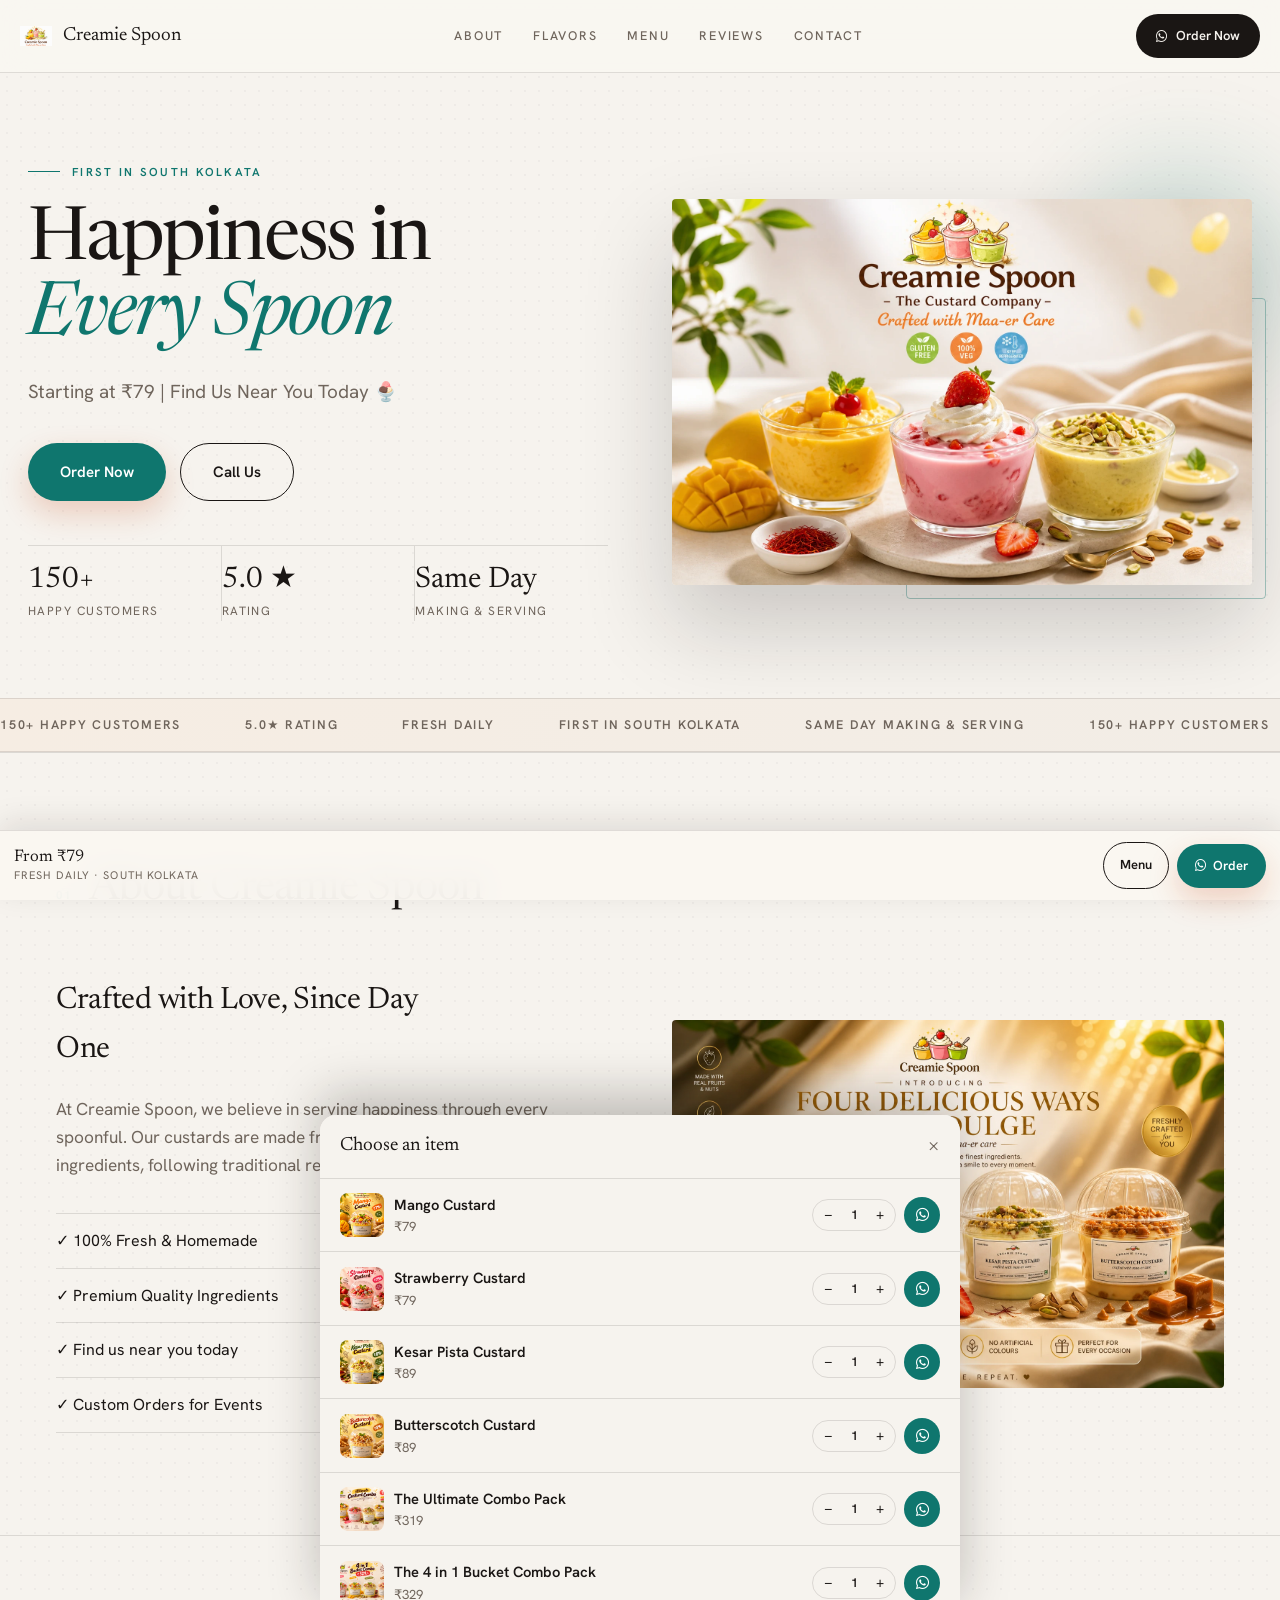
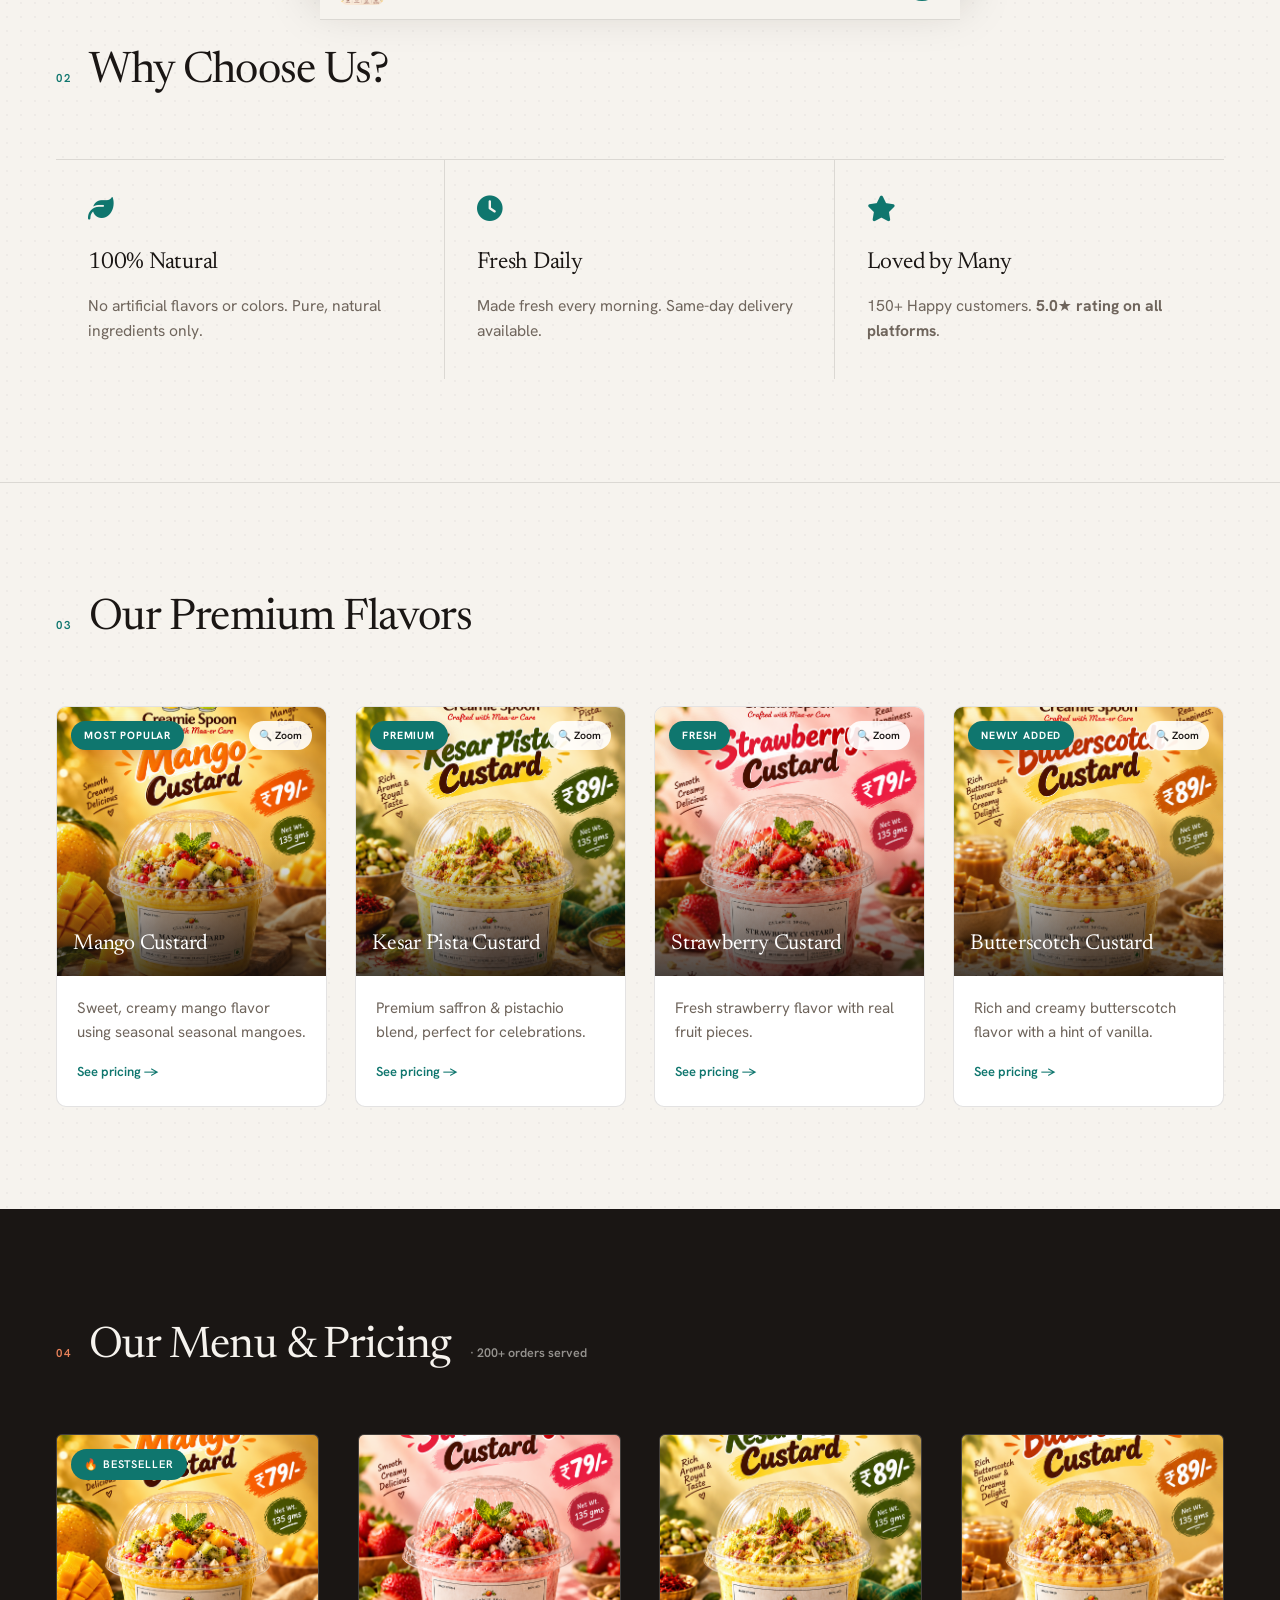
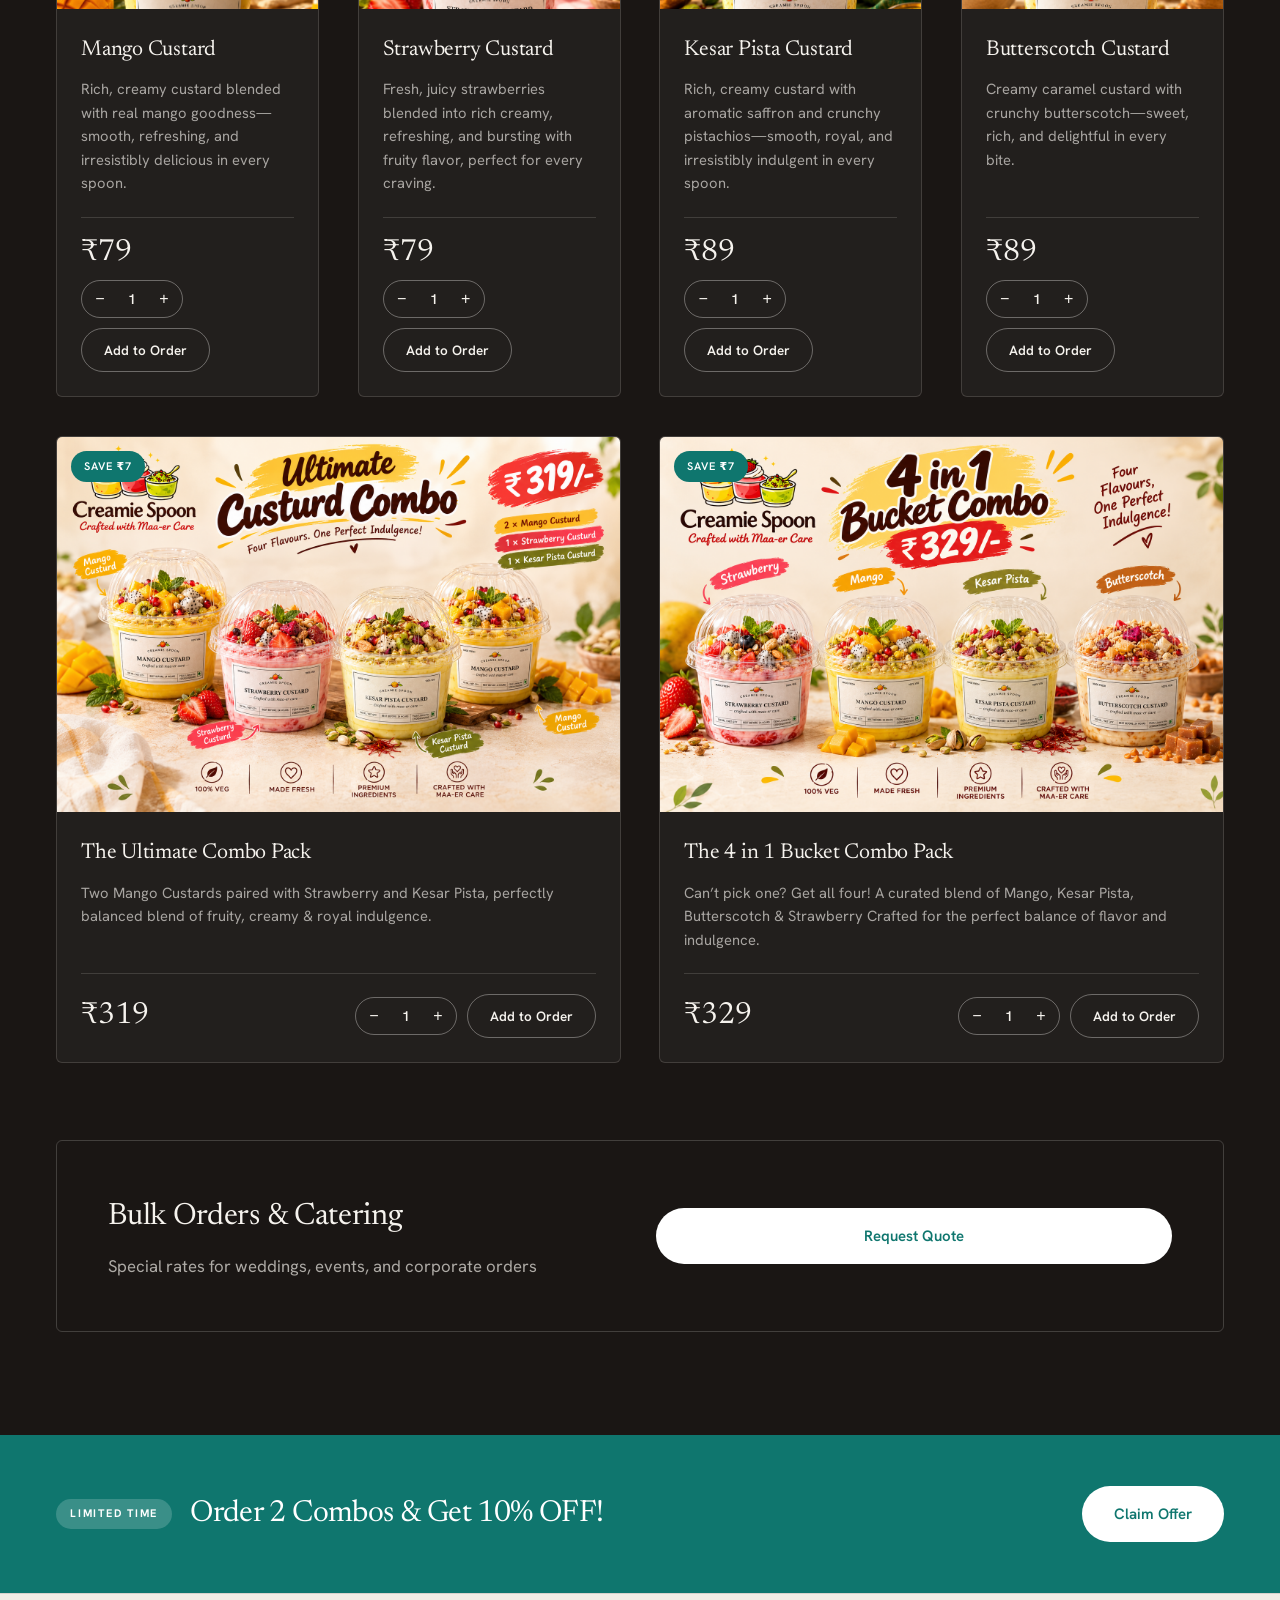
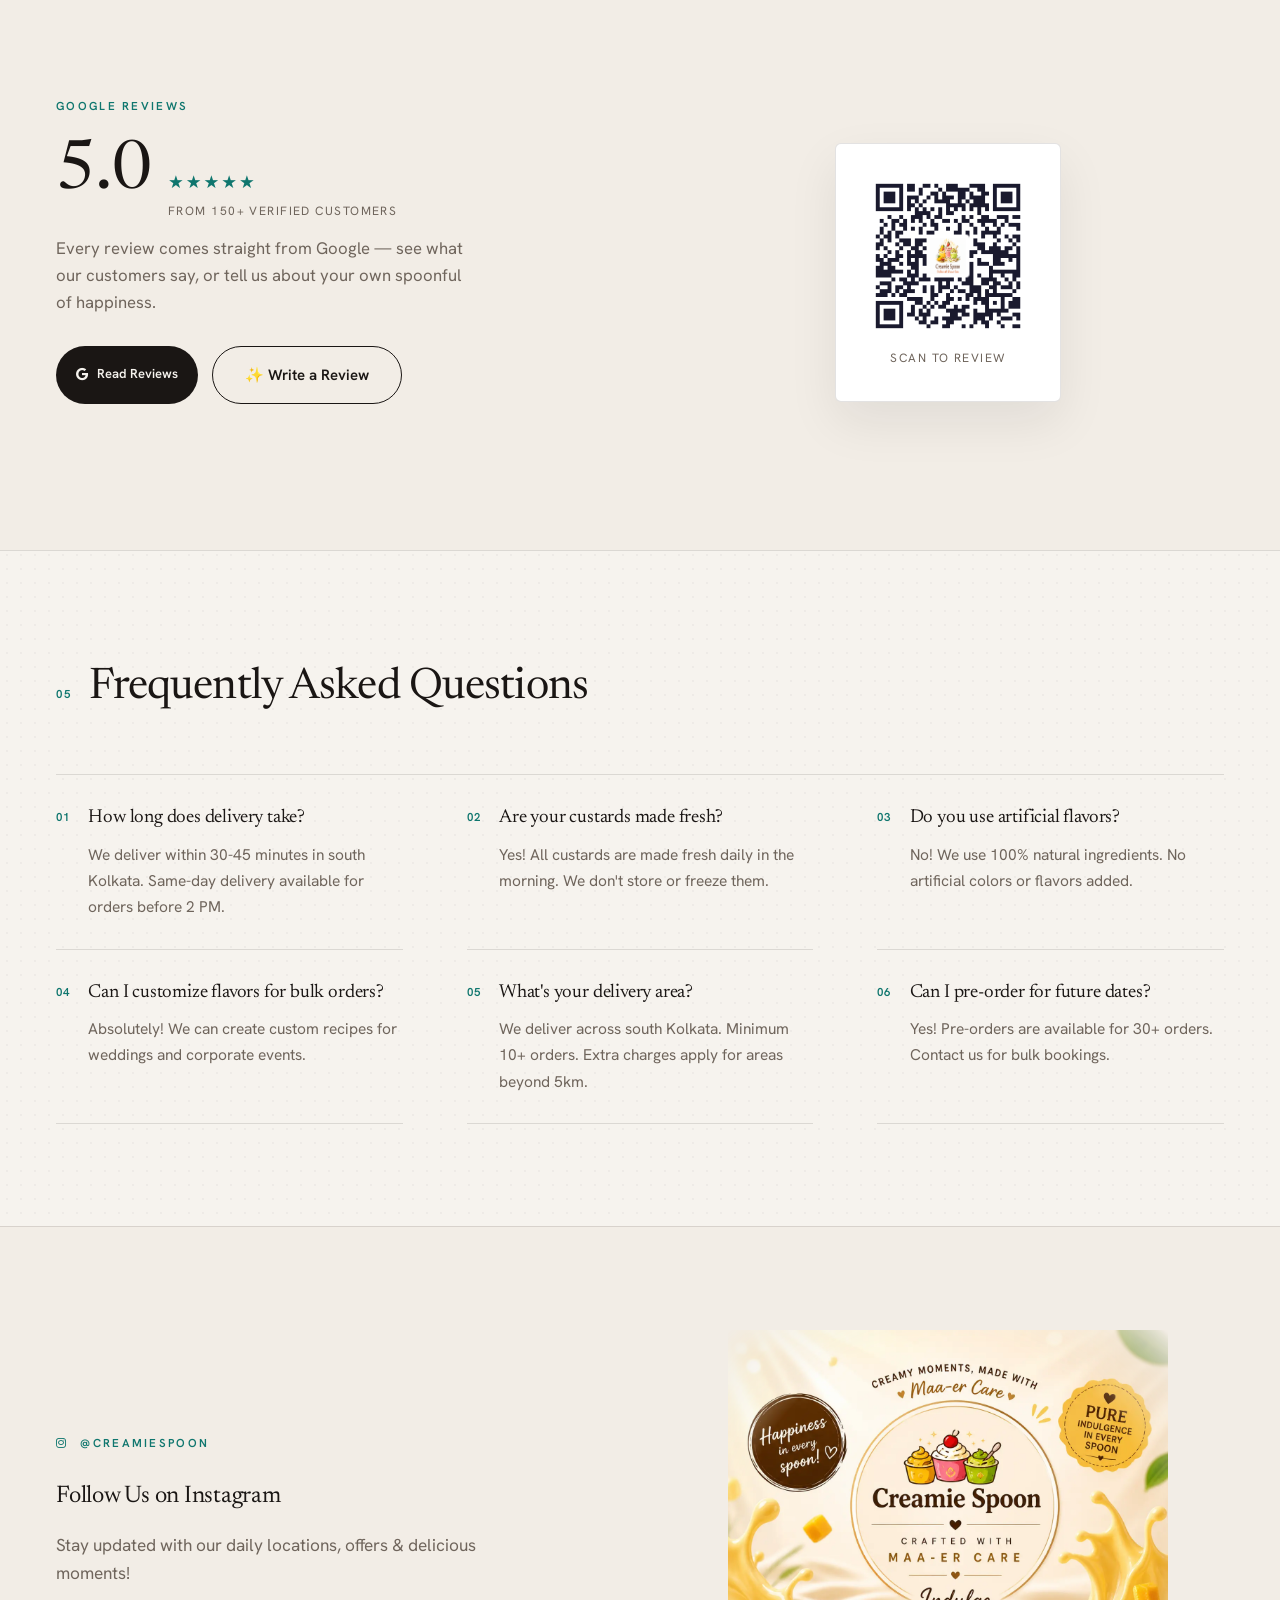
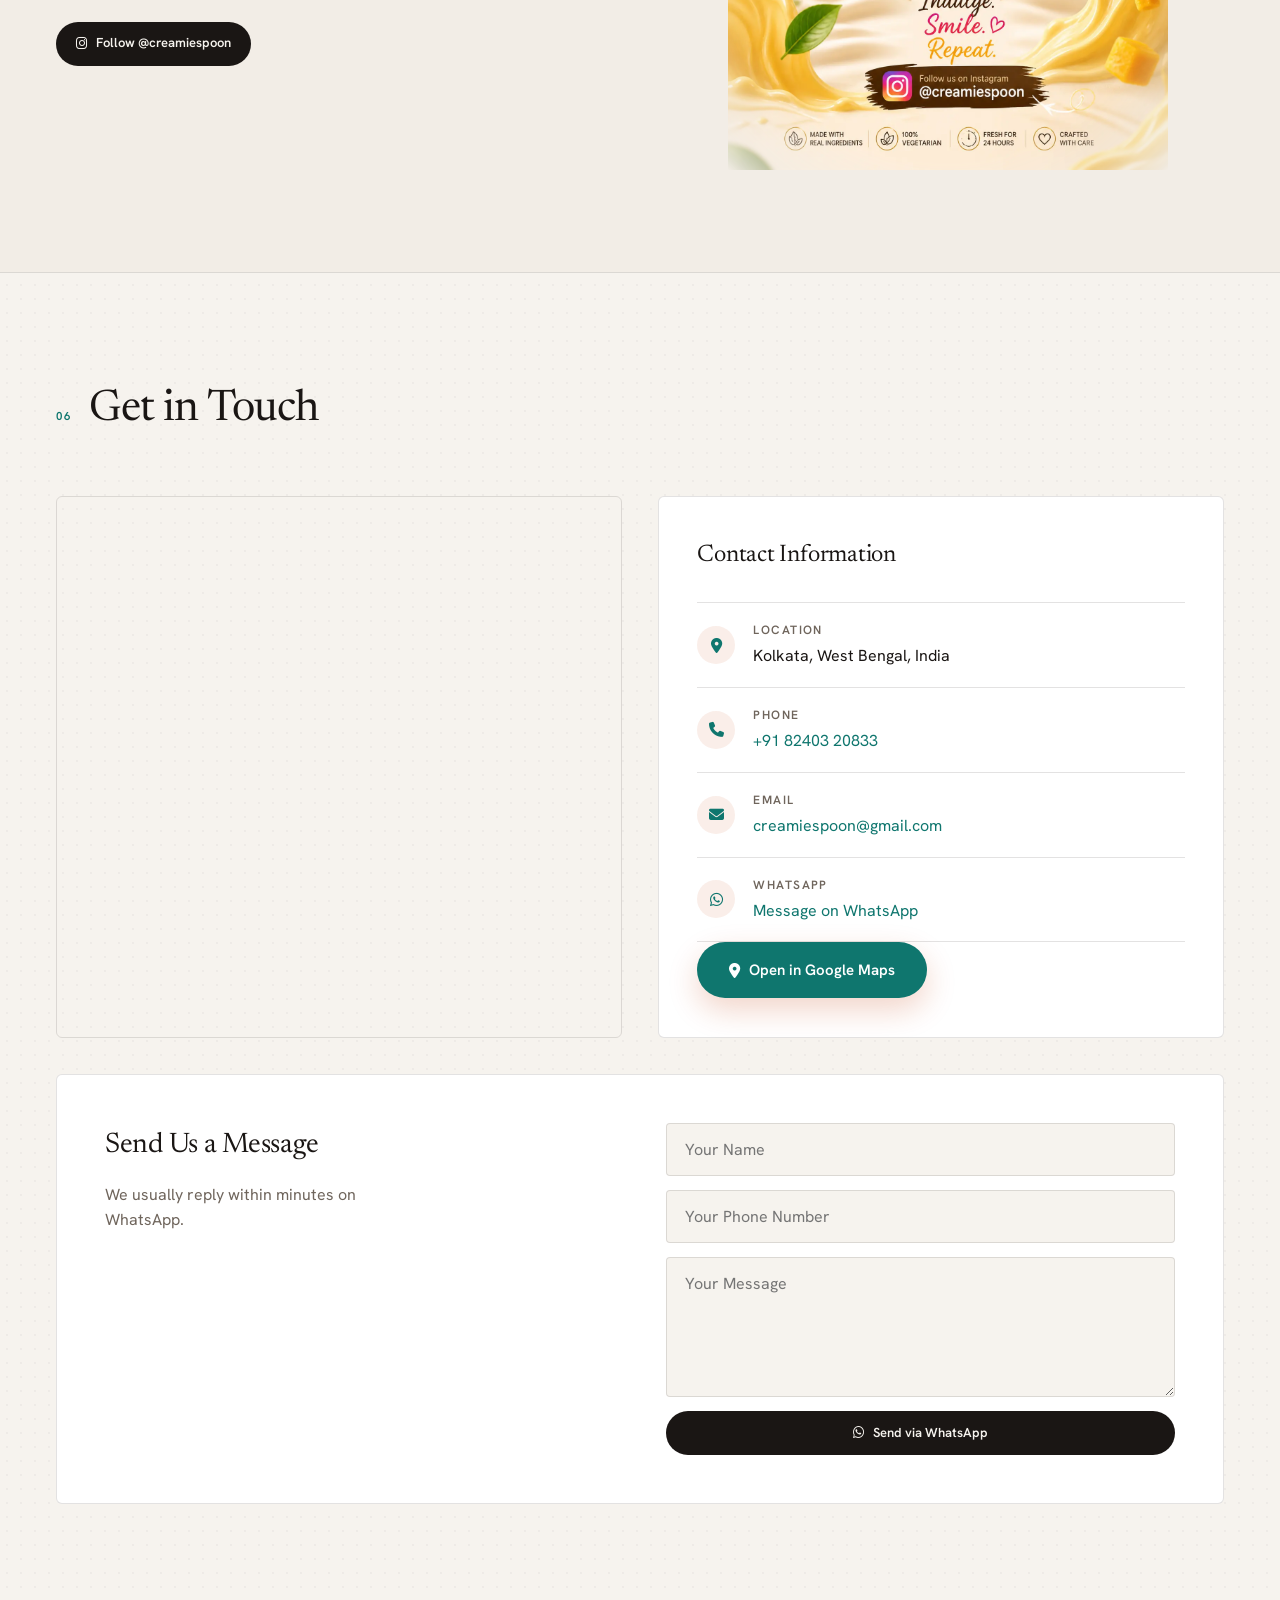
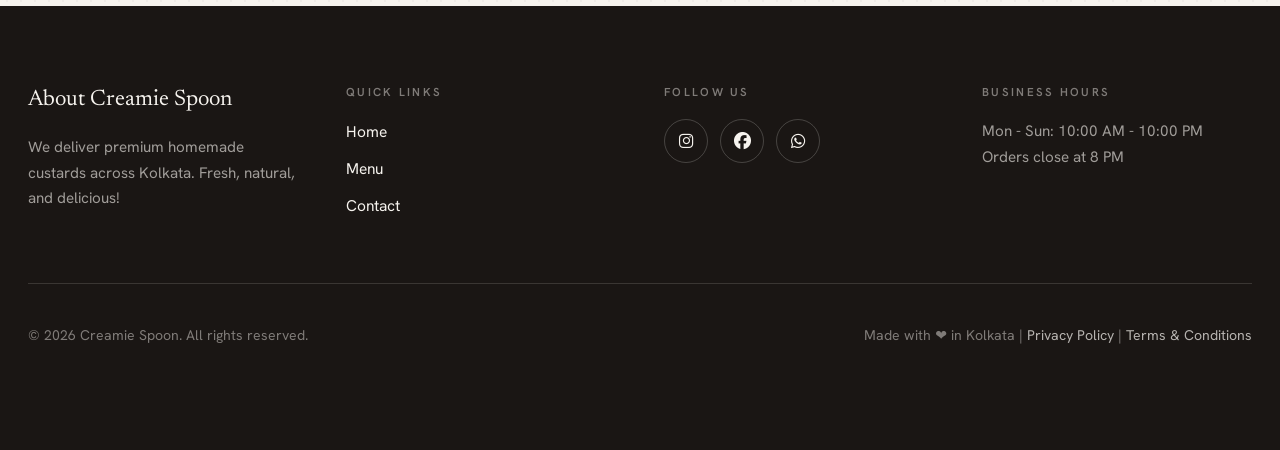
==== commit e70253bb: "Update product prices and descriptions for custards and combo packs" ====
--- a/index.html
+++ b/index.html
@@ -1,355 +1,246 @@
 <!DOCTYPE html>
 <html lang="en">
-
 <head>
-  <meta charset="UTF-8">
-  <meta name="viewport" content="width=device-width, initial-scale=1.0, viewport-fit=cover">
-  <meta name="theme-color" content="#1A1614">
-  <title>Creamie Spoon | Fresh Homemade Custards in Kolkata</title>
-  <meta name="description"
-    content="Homemade custard delivery in South Kolkata — fresh Mango, Strawberry, Kesar Pista & Butterscotch custards from Creamie Spoon. Bulk orders for events. Starting at ₹79.">
-  <!-- <meta name="description"
+<meta charset="UTF-8">
+<meta name="viewport" content="width=device-width, initial-scale=1.0, viewport-fit=cover">
+<meta name="theme-color" content="#1A1614">
+<title>Creamie Spoon | Fresh Homemade Custards in Kolkata</title>
+<meta name="description" content="Homemade custard delivery in South Kolkata — fresh Mango, Strawberry, Kesar Pista & Butterscotch custards from Creamie Spoon. Bulk orders for events. Starting at ₹79.">
+ <!-- <meta name="description"
     content="Creamie Spoon delivers premium custards in Kolkata. Fresh Mango, Strawberry, and Kesar Pista flavors. Accepting bulk orders for events, custard Kolkata, homemade custard, dessert delivery, mango custard, kesar pista, strawberry custard, custerd near me, event catering, premium desserts, fresh custard delivery, custard in kolkata, best custard, custard flavors, bulk custard orders, wedding desserts, corporate catering, natural ingredients, same-day delivery, south Kolkata custard, custard combos, dessert menu, verified reviews, customer testimonials, limited time offer, follow on Instagram, contact us, order now, call us, premium quality custard, fresh daily custard, natural flavors, quick delivery, loved by customers, 100% natural custard, authentic taste custard, custom orders custard, pre-order custard, delivery area Kolkata, natural flavored custard, summer special desserts, best custard in Kolkata, best ready-to-eat custard in Kolkata, fresh custard delivery, premium quality custard, natural ingredients custard, event catering desserts, wedding desserts Kolkata, corporate catering desserts, same-day delivery custard, south Kolkata dessert delivery, custard combos Kolkata, verified reviews custard, customer testimonials custard, limited time offer desserts, follow on Instagram custard, contact us custard, order now custard, call us custard">-->
-  <meta name="keywords"
-    content="Ice Cream in kolkata, IceCream in kolkata, organic dessert in molkata,custard Kolkata, homemade custard, dessert delivery, mango custard, kesar pista, strawberry custard, custerd near me, event catering, premium desserts, fresh custard delivery, custard in kolkata, best ready-to-eat custard, custard flavors, bulk custard orders, wedding desserts, corporate catering, natural ingredients, same-day delivery, south Kolkata custard, custard combos, dessert menu, verified reviews, customer testimonials, limited time offer, follow on Instagram, contact us, order now, call us, premium quality custard, fresh daily custard, natural flavors, quick delivery, loved by customers, 100% natural custard,
+<meta name="keywords" content="Ice Cream in kolkata, IceCream in kolkata, organic dessert in molkata,custard Kolkata, homemade custard, dessert delivery, mango custard, kesar pista, strawberry custard, custerd near me, event catering, premium desserts, fresh custard delivery, custard in kolkata, best ready-to-eat custard, custard flavors, bulk custard orders, wedding desserts, corporate catering, natural ingredients, same-day delivery, south Kolkata custard, custard combos, dessert menu, verified reviews, customer testimonials, limited time offer, follow on Instagram, contact us, order now, call us, premium quality custard, fresh daily custard, natural flavors, quick delivery, loved by customers, 100% natural custard,
  authentic taste custard,custom orders custard,pre-ordercustard,custard delivery area Kolkata, nearest dessert place near kolkata, dessert spoon, custard spoon, deserts near me, spoon dessert, creamy spoon menu, creamy spoon custard, creamy spoon kolkata, creamy spoon desserts, creamy spoon flavors, creamy spoon reviews, creamy spoon contact, creamy spoon order, creamy spoon call, creamy spoon premium quality custard, creamy spoon fresh daily custard, creamy spoon natural flavors, creamy spoon quick delivery, creamy spoon, 100% natural custard, authentic taste custard, custom orders custard, pre-order custard, creamie, Creamy Spoon kolkata, creamy spoon | fresh homemade custard in kolkata">
-  <link rel="icon" type="image/png" href="assets/favicon.png">
-  <link rel="apple-touch-icon" href="assets/favicon.png">
-  <meta property="og:type" content="business.business">
-  <meta property="og:title" content="Creamie Spoon - Premium Custard first in Kolkata">
-  <meta property="og:description" content="Homemade custards serving fresh. Premium quality. Order now!">
-  <meta property="og:image" content="assets/family.webp">
-  <meta property="og:url" content="https://creamiespoon.com/">
-  <meta name="twitter:card" content="summary_large_image">
-  <script type="application/ld+json">
+<link rel="icon" type="image/png" href="assets/favicon.png">
+<link rel="apple-touch-icon" href="assets/favicon.png">
+<meta property="og:type" content="business.business">
+<meta property="og:title" content="Creamie Spoon - Premium Custard first in Kolkata">
+<meta property="og:description" content="Homemade custards serving fresh. Premium quality. Order now!">
+<meta property="og:image" content="assets/family.webp">
+<meta property="og:url" content="https://creamiespoon.com/">
+<meta name="twitter:card" content="summary_large_image">
+<script type="application/ld+json">
 {"@context":"https://schema.org/","@type":"LocalBusiness","name":"Creamie Spoon","image":"assets/family.webp","description":"Premium homemade custard service in South Kolkata","address":{"@type":"PostalAddress","addressLocality":"South Kolkata","addressRegion":"West Bengal","postalCode":"700094","addressCountry":"IN"},"geo":{"@type":"GeoCoordinates","latitude":22.475095,"longitude":88.385773},"telephone":"+91-8240320833","priceRange":"₹₹","servesCuisine":"Desserts, Custards","areaServed":"South Kolkata","openingHoursSpecification":{"@type":"OpeningHoursSpecification","dayOfWeek":["Monday","Tuesday","Wednesday","Thursday","Friday","Saturday","Sunday"],"opens":"10:00","closes":"22:00"},"sameAs":["https://instagram.com/creamiespoon","https://facebook.com/creamiespoon"],"aggregateRating":{"@type":"AggregateRating","ratingValue":"5.0","ratingCount":"150"}}
 </script>
-  <script type="application/ld+json">
+<script type="application/ld+json">
 {"@context":"https://schema.org/","@type":"FAQPage","mainEntity":[{"@type":"Question","name":"How long does delivery take?","acceptedAnswer":{"@type":"Answer","text":"We deliver within 30-45 minutes in south Kolkata. Same-day delivery available for orders before 2 PM."}},{"@type":"Question","name":"Are your custards made fresh?","acceptedAnswer":{"@type":"Answer","text":"Yes! All custards are made fresh daily in the morning. We don't store or freeze them."}},{"@type":"Question","name":"Do you use artificial flavors?","acceptedAnswer":{"@type":"Answer","text":"No! We use 100% natural ingredients. No artificial colors or flavors added."}},{"@type":"Question","name":"Can I customize flavors for bulk orders?","acceptedAnswer":{"@type":"Answer","text":"Absolutely! We can create custom recipes for weddings and corporate events."}},{"@type":"Question","name":"What's your delivery area?","acceptedAnswer":{"@type":"Answer","text":"We deliver across south Kolkata. Minimum 10+ orders. Extra charges apply for areas beyond 5km."}},{"@type":"Question","name":"Can I pre-order for future dates?","acceptedAnswer":{"@type":"Answer","text":"Yes! Pre-orders are available for 30+ orders. Contact us for bulk bookings."}}]}
 </script>
-  <link
-    href="https://fonts.googleapis.com/css2?family=Newsreader:ital,opsz,wght@0,6..72,300..700;1,6..72,300..500&family=Hanken+Grotesk:wght@300;400;500;600;700&display=swap"
-    rel="stylesheet">
-  <link rel="stylesheet" href="https://cdnjs.cloudflare.com/ajax/libs/font-awesome/6.4.0/css/all.min.css">
-  <link rel="stylesheet" href="style.css">
-  <script src="analytics.js" defer></script>
+<link href="https://fonts.googleapis.com/css2?family=Newsreader:ital,opsz,wght@0,6..72,300..700;1,6..72,300..500&family=Hanken+Grotesk:wght@300;400;500;600;700&display=swap" rel="stylesheet">
+<link rel="stylesheet" href="https://cdnjs.cloudflare.com/ajax/libs/font-awesome/6.4.0/css/all.min.css">
+<link rel="stylesheet" href="style.css">
+<script src="analytics.js" defer></script>
 </head>
-
 <body>
 
-  <div class="scroll-progress" id="scrollProgress"></div>
-
-  <header class="navbar">
-    <div class="navbar-container" style="gap:12px;padding:14px 20px">
-      <a href="#home" class="logo" style="flex-shrink:0;min-width:0">
-        <img src="assets/favicon.png" alt="Creamie Spoon" class="logo-img" style="width:32px;height:32px">
-        <span style="font-size:25px;white-space:nowrap">Creamie Spoon</span>
-      </a>
-      <nav class="nav-menu" id="navMenu">
-        <a href="#about" class="nav-link">About</a>
-        <a href="#flavors" class="nav-link">Flavors</a>
-        <a href="#menu" class="nav-link">Menu</a>
-        <a href="#testimonials" class="nav-link">Reviews</a>
-        <a href="#contact" class="nav-link">Contact</a>
-      </nav>
-      <!-- <div style="display:flex;align-items:center;gap:8px;flex-shrink:0">
+<div class="scroll-progress" id="scrollProgress"></div>
+
+<header class="navbar">
+  <div class="navbar-container" style="gap:12px;padding:14px 20px">
+    <a href="#home" class="logo" style="flex-shrink:0;min-width:0">
+      <img src="assets/favicon.png" alt="Creamie Spoon" class="logo-img" style="width:32px;height:32px">
+      <span style="font-size:19px;white-space:nowrap">Creamie Spoon</span>
+    </a>
+    <nav class="nav-menu" id="navMenu">
+      <a href="#about" class="nav-link">About</a>
+      <a href="#flavors" class="nav-link">Flavors</a>
+      <a href="#menu" class="nav-link">Menu</a>
+      <a href="#testimonials" class="nav-link">Reviews</a>
+      <a href="#contact" class="nav-link">Contact</a>
+    </nav>
+    <div style="display:flex;align-items:center;gap:8px;flex-shrink:0">
       <a href="https://wa.me/918240320833" target="_blank" class="btn btn-dark nav-order-btn"><i class="fab fa-whatsapp"></i> Order Now</a>
       <button class="menu-toggle" id="menuToggle" aria-label="Menu"><span></span><span></span><span></span></button>
-    </div> -->
-      <div class="nav-social">
-        <a href="https://facebook.com/creamiespoon" target="_blank" rel="noopener" title="Facebook"
-          aria-label="Facebook"><i class="fab fa-facebook-f"></i></a>
-        <a href="https://instagram.com/creamiespoon" target="_blank" rel="noopener" title="Instagram"
-          aria-label="Instagram"><i class="fab fa-instagram"></i></a>
-        <a href="https://wa.me/918240320833" target="_blank" rel="noopener" title="WhatsApp" aria-label="WhatsApp"><i
-            class="fab fa-whatsapp"></i></a>
-      </div>
-    </div>
-  </header>
-
-  <section id="home" class="hero">
-    <div class="hero-grid">
+    </div>
+  </div>
+</header>
+
+<section id="home" class="hero">
+  <div class="hero-grid">
+    <div>
+      <div class="eyebrow"><span class="rule"></span><span>First in South Kolkata</span></div>
+      <h1 class="hero-anim" style="animation-delay:.05s">Happiness in<br><em>Every Spoon</em></h1>
+      <p class="hero-anim" style="animation-delay:.15s">Starting at ₹79 | Find Us Near You Today 🍨</p>
+      <div class="hero-buttons hero-anim" style="animation-delay:.25s">
+        <a href="#menu" class="btn btn-accent">Order Now</a>
+        <a href="tel:+918240320833" class="btn btn-outline">Call Us</a>
+      </div>
+      <div class="hero-stats">
+        <div><div class="stat-num">150+</div><div class="stat-label">Happy Customers</div></div>
+        <div><div class="stat-num">5.0 ★</div><div class="stat-label">Rating</div></div>
+        <div><div class="stat-num">Same Day</div><div class="stat-label">Making &amp; Serving</div></div>
+      </div>
+    </div>
+    <div class="hero-img-wrap hero-anim" style="animation-delay:.2s">
+      <div class="glow"></div>
+      <div class="frame"></div>
+      <img src="assets/logo-bg.webp" alt="Creamie Spoon homemade custard" class="hero-img">
+    </div>
+  </div>
+</section>
+
+<div class="ticker">
+  <div class="ticker-track">
+    <span>150+ Happy Customers</span><span>5.0★ Rating</span><span>Fresh Daily</span><span>First in South Kolkata</span><span>Same Day Making &amp; Serving</span>
+    <span>150+ Happy Customers</span><span>5.0★ Rating</span><span>Fresh Daily</span><span>First in South Kolkata</span><span>Same Day Making &amp; Serving</span>
+  </div>
+</div>
+
+<section id="about" class="section reveal">
+  <div class="container">
+    <div class="section-head"><span class="num">01</span><h2>About Creamie Spoon</h2></div>
+    <div class="about-grid">
       <div>
-        <div class="eyebrow"><span class="rule"></span><span>First in South Kolkata</span></div>
-        <h1 class="hero-anim" style="animation-delay:.05s">Happiness in<br><em>Every Spoon</em></h1>
-        <p class="hero-anim" style="animation-delay:.15s"><em><B>Custards</B></em> Starting at ₹79 | Find Us Near You Today</p>
-        <div class="hero-buttons hero-anim" style="animation-delay:.25s">
-          <a href="#menu" class="btn btn-accent">Order Now</a>
-          <a href="tel:+918240320833" class="btn btn-outline">Call Us</a>
+        <h3>Crafted with Love, Since Day One</h3>
+        <p>At Creamie Spoon, we believe in serving happiness through every spoonful. Our custards are made fresh daily using premium ingredients, following traditional recipes with a modern twist.</p>
+        <ul class="check-list">
+          <li>✓ 100% Fresh &amp; Homemade</li>
+          <li>✓ Premium Quality Ingredients</li>
+          <li>✓ Find us near you today</li>
+          <li>✓ Custom Orders for Events</li>
+        </ul>
+      </div>
+      <div class="zoom img-frame"><img src="assets/family.webp" alt="Creamie Spoon team making custards" loading="lazy"></div>
+    </div>
+  </div>
+</section>
+
+<section class="section reveal">
+  <div class="container">
+    <div class="section-head"><span class="num">02</span><h2>Why Choose Us?</h2></div>
+    <div class="why-grid">
+      <div class="why-card"><i class="fas fa-leaf"></i><h3>100% Natural</h3><p>No artificial flavors or colors. Pure, natural ingredients only.</p></div>
+      <div class="why-card"><i class="fas fa-clock"></i><h3>Fresh Daily</h3><p>Made fresh every morning. Same-day delivery available.</p></div>
+      <div class="why-card"><i class="fas fa-star"></i><h3>Loved by Many</h3><p>150+ Happy customers. <b>5.0★ rating on all platforms</b>.</p></div>
+    </div>
+  </div>
+</section>
+
+<section id="flavors" class="section reveal">
+  <div class="container">
+    <div class="section-head"><span class="num">03</span><h2>Our Premium Flavors</h2></div>
+    <div class="flavors-grid" id="flavorsGrid"></div>
+  </div>
+</section>
+
+<section id="menu" class="section menu-section reveal">
+  <div class="container">
+    <div class="section-head"><span class="num">04</span><h2>Our Menu &amp; Pricing</h2><span class="menu-trust">· 200+ orders served</span></div>
+    <div class="menu-grid" id="menuGrid"></div>
+    <div class="bulk-banner">
+      <div><h3>Bulk Orders &amp; Catering</h3><p>Special rates for weddings, events, and corporate orders</p></div>
+      <a href="#contact" class="btn btn-light">Request Quote</a>
+    </div>
+  </div>
+</section>
+
+<section class="cta-banner">
+  <div class="container cta-inner">
+    <div class="cta-copy"><span class="eyebrow-light">Limited Time</span><h2>Order 2 Combos &amp; Get 10% OFF!</h2></div>
+    <a href="#menu" class="btn btn-light">Claim Offer</a>
+  </div>
+</section>
+
+<section id="testimonials" class="section reviews-section reveal">
+  <div class="container reviews-grid">
+    <div>
+      <div class="eyebrow">GOOGLE REVIEWS</div>
+      <div class="rating-row"><span class="rating-num">5.0</span><div><div class="stars">★★★★★</div><div class="stat-label">from 150+ verified customers</div></div></div>
+      <p>Every review comes straight from Google — see what our customers say, or tell us about your own spoonful of happiness.</p>
+      <div class="hero-buttons">
+        <a href="https://maps.google.com/?q=Creamie+Spoon" target="_blank" class="btn btn-dark"><i class="fab fa-google"></i> Read Reviews</a>
+        <a href="https://g.page/r/Cc68zWrE3FiLEBM/review" target="_blank" class="btn btn-outline">✨ Write a Review</a>
+      </div>
+    </div>
+    <div class="qr-card"><img src="assets/feedback-qr.png" alt="Scan to leave a Google review"><div class="stat-label">Scan to Review</div></div>
+  </div>
+</section>
+
+<section class="section reveal">
+  <div class="container">
+    <div class="section-head"><span class="num">05</span><h2>Frequently Asked Questions</h2></div>
+    <div class="faq-grid" id="faqGrid"></div>
+  </div>
+</section>
+
+<section class="section insta-section reveal">
+  <div class="container insta-grid">
+    <div>
+      <div class="eyebrow"><i class="fab fa-instagram"></i><span>@creamiespoon</span></div>
+      <h2>Follow Us on Instagram</h2>
+      <p>Stay updated with our daily locations, offers &amp; delicious moments!</p>
+      <a href="https://instagram.com/creamiespoon" target="_blank" class="btn btn-dark"><i class="fab fa-instagram"></i> Follow @creamiespoon</a>
+    </div>
+    <div class="insta-img-wrap"><img src="assets/instagram-banner.webp" alt="Creamie Spoon on Instagram" loading="lazy"></div>
+  </div>
+</section>
+
+<section id="contact" class="section reveal">
+  <div class="container">
+    <div class="section-head"><span class="num">06</span><h2>Get in Touch</h2></div>
+    <div class="contact-grid">
+      <div class="map-frame">
+        <iframe src="https://www.google.com/maps/embed?pb=!1m18!1m12!1m3!1d4373.244463594727!2d88.38577267586999!3d22.475095336535936!2m3!1f0!2f0!3f0!3m2!1i1024!2i768!4f13.1!3m3!1m2!1s0x4bdab00fa3fe701b%3A0x8b58dcc46acdbcce!2sCreamie%20Spoon!5e1!3m2!1sen!2sin!4v1785045807379!5m2!1sen!2sin" loading="lazy" allowfullscreen referrerpolicy="no-referrer-when-downgrade" title="Creamie Spoon location"></iframe>
+      </div>
+      <div class="contact-info">
+        <h3>Contact Information</h3>
+        <div class="info-list">
+          <div class="info-item"><i class="fas fa-map-marker-alt"></i><div><strong>Location</strong><p>Kolkata, West Bengal, India</p></div></div>
+          <div class="info-item"><i class="fas fa-phone"></i><div><strong>Phone</strong><p><a href="tel:+918240320833">+91 82403 20833</a></p></div></div>
+          <div class="info-item"><i class="fas fa-envelope"></i><div><strong>Email</strong><p><a href="mailto:creamiespoon@gmail.com">creamiespoon@gmail.com</a></p></div></div>
+          <div class="info-item"><i class="fab fa-whatsapp"></i><div><strong>WhatsApp</strong><p><a href="https://wa.me/918240320833">Message on WhatsApp</a></p></div></div>
         </div>
-        <div class="hero-stats">
-          <div>
-            <div class="stat-num">50+</div>
-            <div class="stat-label">Happy Customers</div>
-          </div>
-          <div>
-            <div class="stat-num">5.0 ★</div>
-            <div class="stat-label">Rating</div>
-          </div>
-          <div>
-            <div class="stat-num">Same Day</div>
-            <div class="stat-label">Making &amp; Serving</div>
-          </div>
+        <a href="https://maps.google.com/?q=Creamie+Spoon" target="_blank" class="btn btn-accent"><i class="fas fa-map-marker-alt"></i> Open in Google Maps</a>
+      </div>
+    </div>
+    <div class="message-card">
+      <div><h3>Send Us a Message</h3><p>We usually reply within minutes on WhatsApp.</p></div>
+      <div class="message-form">
+        <input type="text" id="name" placeholder="Your Name" required>
+        <input type="text" id="phone" placeholder="Your Phone Number" required>
+        <textarea id="message" rows="5" placeholder="Your Message"></textarea>
+        <button class="btn btn-dark" onclick="sendWhatsApp()"><i class="fab fa-whatsapp"></i> Send via WhatsApp</button>
+      </div>
+    </div>
+  </div>
+</section>
+
+<footer class="footer">
+  <div class="container">
+    <div class="footer-grid">
+      <div><div class="footer-title">About Creamie Spoon</div><p>We deliver premium homemade custards across Kolkata. Fresh, natural, and delicious!</p></div>
+      <div><div class="footer-label">Quick Links</div><ul><li><a href="#home">Home</a></li><li><a href="#menu">Menu</a></li><li><a href="#contact">Contact</a></li></ul></div>
+      <div><div class="footer-label">Follow Us</div>
+        <div class="social-links">
+          <a href="https://instagram.com/creamiespoon" target="_blank" title="Instagram"><i class="fab fa-instagram"></i></a>
+          <a href="https://facebook.com/creamiespoon" target="_blank" title="Facebook"><i class="fab fa-facebook"></i></a>
+          <a href="https://wa.me/918240320833" target="_blank" title="WhatsApp"><i class="fab fa-whatsapp"></i></a>
         </div>
       </div>
-      <div class="hero-img-wrap hero-anim" style="animation-delay:.2s">
-        <div class="glow"></div>
-        <div class="frame"></div>
-        <img src="assets/logo-bg.webp" alt="Creamie Spoon homemade custard" class="hero-img">
-      </div>
-    </div>
-  </section>
-
-  <div class="ticker">
-    <div class="ticker-track">
-      <span>50+ Happy Customers</span><span>5.0★ Rating</span><span>Fresh Daily</span><span>First in South
-        Kolkata</span><span>Same Day Making &amp; Serving</span>
-      <span>50+ Happy Customers</span><span>5.0★ Rating</span><span>Fresh Daily</span><span>First in South
-        Kolkata</span><span>Same Day Making &amp; Serving</span>
-    </div>
-  </div>
-
-  <section id="about" class="section reveal">
-    <div class="container">
-      <div class="section-head"><span class="num">01</span>
-        <h2>About Creamie Spoon</h2>
-      </div>
-      <div class="about-grid">
-        <div>
-          <h3>Crafted with Love, Since Day One</h3>
-          <p>At Creamie Spoon, we believe in serving happiness through every spoonful. Our custards are made fresh daily
-            using premium ingredients, following traditional recipes with a modern twist.</p>
-          <ul class="check-list">
-            <li>✓ 100% Fresh &amp; Homemade</li>
-            <li>✓ Premium Quality Ingredients</li>
-            <li>✓ Find us near you today</li>
-            <li>✓ Custom Orders for Events</li>
-          </ul>
-        </div>
-        <div class="zoom img-frame"><img src="assets/family.webp" alt="Creamie Spoon team making custards"
-            loading="lazy"></div>
-      </div>
-    </div>
-  </section>
-
-  <section class="section reveal">
-    <div class="container">
-      <div class="section-head"><span class="num">02</span>
-        <h2>Why Choose Us?</h2>
-      </div>
-      <div class="why-grid">
-        <div class="why-card"><i class="fas fa-leaf"></i>
-          <h3>100% Natural</h3>
-          <p>No artificial flavors or colors. Pure, natural ingredients only.</p>
-        </div>
-        <div class="why-card"><i class="fas fa-clock"></i>
-          <h3>Fresh Daily</h3>
-          <p>Made fresh every morning. Same-day delivery available.</p>
-        </div>
-        <div class="why-card"><i class="fas fa-star"></i>
-          <h3>Loved by Many</h3>
-          <p>50+ Happy customers. <b>5.0★ rating on all platforms</b>.</p>
-        </div>
-      </div>
-    </div>
-  </section>
-
-  <section id="flavors" class="section reveal">
-    <div class="container">
-      <div class="section-head"><span class="num">03</span>
-        <h2>Our Premium Flavors</h2>
-      </div>
-      <div class="flavors-grid" id="flavorsGrid"></div>
-    </div>
-  </section>
-
-  <section id="menu" class="section menu-section reveal">
-    <div class="container">
-      <div class="section-head"><span class="num">04</span>
-        <h2>Our Menu &amp; Pricing</h2>
-        <!-- <span class="menu-trust">· 200+ orders served</span> -->
-      </div>
-      <div class="menu-grid" id="menuGrid"></div>
-      <div class="bulk-banner">
-        <div>
-          <h3>Bulk Orders &amp; Catering</h3>
-          <p>Special rates for weddings, events, and corporate orders</p>
-        </div>
-        <a href="#contact" class="btn btn-light">Request Quote</a>
-      </div>
-    </div>
-  </section>
-
-  <section class="cta-banner">
-    <div class="container cta-inner">
-      <div class="cta-copy"><span class="eyebrow-light">Limited Time</span>
-        <h2>Order 2 Combos &amp; Get 10% OFF!</h2>
-      </div>
-      <a href="#menu" class="btn btn-light">Claim Offer</a>
-    </div>
-  </section>
-
-  <section id="testimonials" class="section reviews-section reveal">
-    <div class="container reviews-grid">
-      <div>
-        <div class="eyebrow">GOOGLE REVIEWS</div>
-        <div class="rating-row"><span class="rating-num">5.0</span>
-          <div>
-            <div class="stars">★★★★★</div>
-            <div class="stat-label">from 50+ verified customers</div>
-          </div>
-        </div>
-        <p>Every review comes straight from Google — see what our customers say, or tell us about your own spoonful of
-          happiness.</p>
-        <div class="hero-buttons">
-          <a href="https://maps.google.com/?q=Creamie+Spoon" target="_blank" class="btn btn-dark"><i
-              class="fab fa-google"></i> Read Reviews</a>
-          <a href="https://g.page/r/Cc68zWrE3FiLEBM/review" target="_blank" class="btn btn-outline">✨ Write a Review</a>
-        </div>
-      </div>
-      <div class="qr-card"><img src="assets/feedback-qr.png" alt="Scan to leave a Google review">
-        <div class="stat-label">Scan to Review</div>
-      </div>
-    </div>
-  </section>
-
-  <section class="section reveal">
-    <div class="container">
-      <div class="section-head"><span class="num">05</span>
-        <h2>Frequently Asked Questions</h2>
-      </div>
-      <div class="faq-grid" id="faqGrid"></div>
-    </div>
-  </section>
-
-  <section class="section insta-section reveal">
-    <div class="container insta-grid">
-      <div>
-        <div class="eyebrow"><i class="fab fa-instagram"></i><span>@creamiespoon</span></div>
-        <h2>Follow Us on Instagram</h2>
-        <p>Stay updated with our daily locations, offers &amp; delicious moments!</p>
-        <a href="https://instagram.com/creamiespoon" target="_blank" class="btn btn-dark"><i
-            class="fab fa-instagram"></i> Follow @creamiespoon</a>
-      </div>
-      <div class="insta-img-wrap"><img src="assets/instagram-banner.webp" alt="Creamie Spoon on Instagram"
-          loading="lazy"></div>
-    </div>
-  </section>
-
-  <section id="contact" class="section reveal">
-    <div class="container">
-      <div class="section-head"><span class="num">06</span>
-        <h2>Get in Touch</h2>
-      </div>
-      <div class="contact-grid">
-        <div class="map-frame">
-          <iframe
-            src="https://www.google.com/maps/embed?pb=!1m18!1m12!1m3!1d4373.244463594727!2d88.38577267586999!3d22.475095336535936!2m3!1f0!2f0!3f0!3m2!1i1024!2i768!4f13.1!3m3!1m2!1s0x4bdab00fa3fe701b%3A0x8b58dcc46acdbcce!2sCreamie%20Spoon!5e1!3m2!1sen!2sin!4v1785045807379!5m2!1sen!2sin"
-            loading="lazy" allowfullscreen referrerpolicy="no-referrer-when-downgrade"
-            title="Creamie Spoon location"></iframe>
-        </div>
-        <div class="contact-info">
-          <h3>Contact Information</h3>
-          <div class="info-list">
-            <div class="info-item"><i class="fas fa-map-marker-alt"></i>
-              <div><strong>Location</strong>
-                <p>Kolkata, West Bengal, India</p>
-              </div>
-            </div>
-            <div class="info-item"><i class="fas fa-phone"></i>
-              <div><strong>Phone</strong>
-                <p><a href="tel:+918240320833">+91 82403 20833</a></p>
-              </div>
-            </div>
-            <div class="info-item"><i class="fas fa-envelope"></i>
-              <div><strong>Email</strong>
-                <p><a href="mailto:creamiespoon@gmail.com">creamiespoon@gmail.com</a></p>
-              </div>
-            </div>
-            <div class="info-item"><i class="fab fa-whatsapp"></i>
-              <div><strong>WhatsApp</strong>
-                <p><a href="https://wa.me/918240320833">Message on WhatsApp</a></p>
-              </div>
-            </div>
-          </div>
-          <a href="https://maps.google.com/?q=Creamie+Spoon" target="_blank" class="btn btn-accent"><i
-              class="fas fa-map-marker-alt"></i> Open in Google Maps</a>
-        </div>
-      </div>
-      <div class="message-card">
-        <div>
-          <h3>Send Us a Message</h3>
-          <p>We usually reply within minutes on WhatsApp.</p>
-        </div>
-        <div class="message-form">
-          <input type="text" id="name" placeholder="Your Name" required>
-          <input type="text" id="phone" placeholder="Your Phone Number" required>
-          <textarea id="message" rows="5" placeholder="Your Message"></textarea>
-          <button class="btn btn-dark" onclick="sendWhatsApp()"><i class="fab fa-whatsapp"></i> Send via
-            WhatsApp</button>
-        </div>
-      </div>
-    </div>
-  </section>
-
-  <footer class="footer">
-    <div class="container">
-      <div class="footer-grid">
-        <div>
-          <div class="footer-title">About Creamie Spoon</div>
-          <p>We deliver premium homemade custards across Kolkata. Fresh, natural, and delicious!</p>
-        </div>
-        <div>
-          <div class="footer-label">Quick Links</div>
-          <ul>
-            <li><a href="#home">Home</a></li>
-            <li><a href="#menu">Menu</a></li>
-            <li><a href="#contact">Contact</a></li>
-          </ul>
-        </div>
-        <div>
-          <div class="footer-label">Follow Us</div>
-          <div class="social-links">
-            <a href="https://instagram.com/creamiespoon" target="_blank" title="Instagram"><i
-                class="fab fa-instagram"></i></a>
-            <a href="https://facebook.com/creamiespoon" target="_blank" title="Facebook"><i
-                class="fab fa-facebook"></i></a>
-            <a href="https://wa.me/918240320833" target="_blank" title="WhatsApp"><i class="fab fa-whatsapp"></i></a>
-          </div>
-        </div>
-        <div>
-          <div class="footer-label">Business Hours</div>
-          <p>Mon - Sun: 10:00 AM - 10:00 PM<br>Orders close at 8 PM</p>
-        </div>
-      </div>
-      <div class="footer-bottom">
-        <p>© 2026 Creamie Spoon. All rights reserved.</p>
-        <p>Made with ❤️ in Kolkata | <a href="#">Privacy Policy</a> | <a href="#">Terms &amp; Conditions</a></p>
-      </div>
-    </div>
-  </footer>
-
-  <div class="sheet-backdrop" id="sheetBackdrop"></div>
-  <div class="order-sheet" id="orderSheet">
-    <div class="sheet-head"><span>Choose an item</span><span class="sheet-close" id="sheetClose">&times;</span></div>
-    <div id="sheetList"></div>
-  </div>
-
-  <div class="zoom-overlay" id="zoomOverlay">
-    <img id="zoomImg" alt="">
-    <span class="zoom-close" id="zoomClose">&times;</span>
-  </div>
-
-  <div class="sticky-bar">
-    <div class="sticky-info" id="stickyInfo">
-      <div class="sticky-price">From ₹79</div>
-      <div class="sticky-sub">Fresh daily · South Kolkata</div>
-    </div>
-    <a href="#menu" class="btn btn-outline">Menu</a>
-    <button class="btn btn-accent" id="stickyOrder"><i class="fab fa-whatsapp"></i> Order</button>
-  </div>
-
-  <script src="script.js" defer></script>
+      <div><div class="footer-label">Business Hours</div><p>Mon - Sun: 10:00 AM - 10:00 PM<br>Orders close at 8 PM</p></div>
+    </div>
+    <div class="footer-bottom">
+      <p>© 2026 Creamie Spoon. All rights reserved.</p>
+      <p>Made with ❤️ in Kolkata | <a href="#">Privacy Policy</a> | <a href="#">Terms &amp; Conditions</a></p>
+    </div>
+  </div>
+</footer>
+
+<div class="sheet-backdrop" id="sheetBackdrop"></div>
+<div class="order-sheet" id="orderSheet">
+  <div class="sheet-head"><span>Choose an item</span><span class="sheet-close" id="sheetClose">&times;</span></div>
+  <div id="sheetList"></div>
+</div>
+
+<div class="zoom-overlay" id="zoomOverlay">
+  <img id="zoomImg" alt="">
+  <span class="zoom-close" id="zoomClose">&times;</span>
+</div>
+
+<div class="sticky-bar">
+  <div class="sticky-info" id="stickyInfo"><div class="sticky-price">From ₹79</div><div class="sticky-sub">Fresh daily · South Kolkata</div></div>
+  <a href="#menu" class="btn btn-outline">Menu</a>
+  <button class="btn btn-accent" id="stickyOrder"><i class="fab fa-whatsapp"></i> Order</button>
+</div>
+
+<script src="script.js" defer></script>
 </body>
-
-</html>+</html>
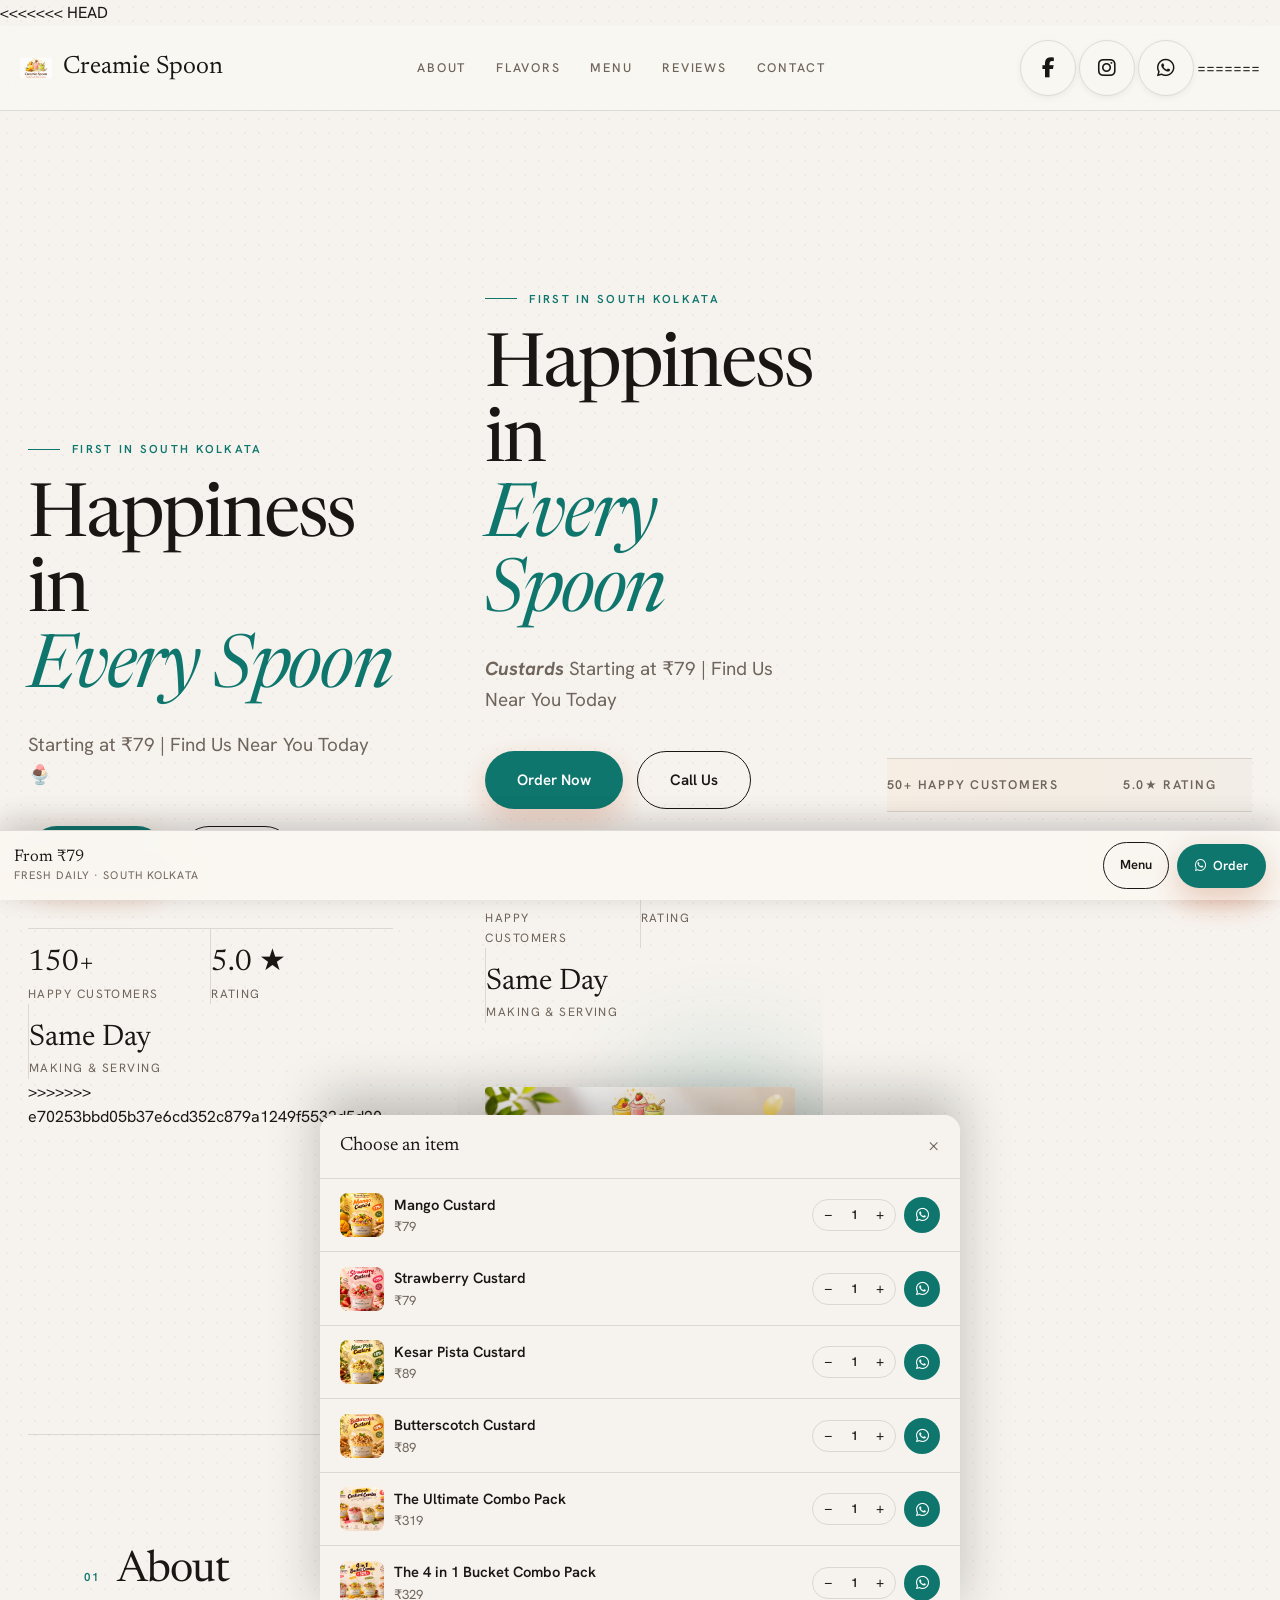
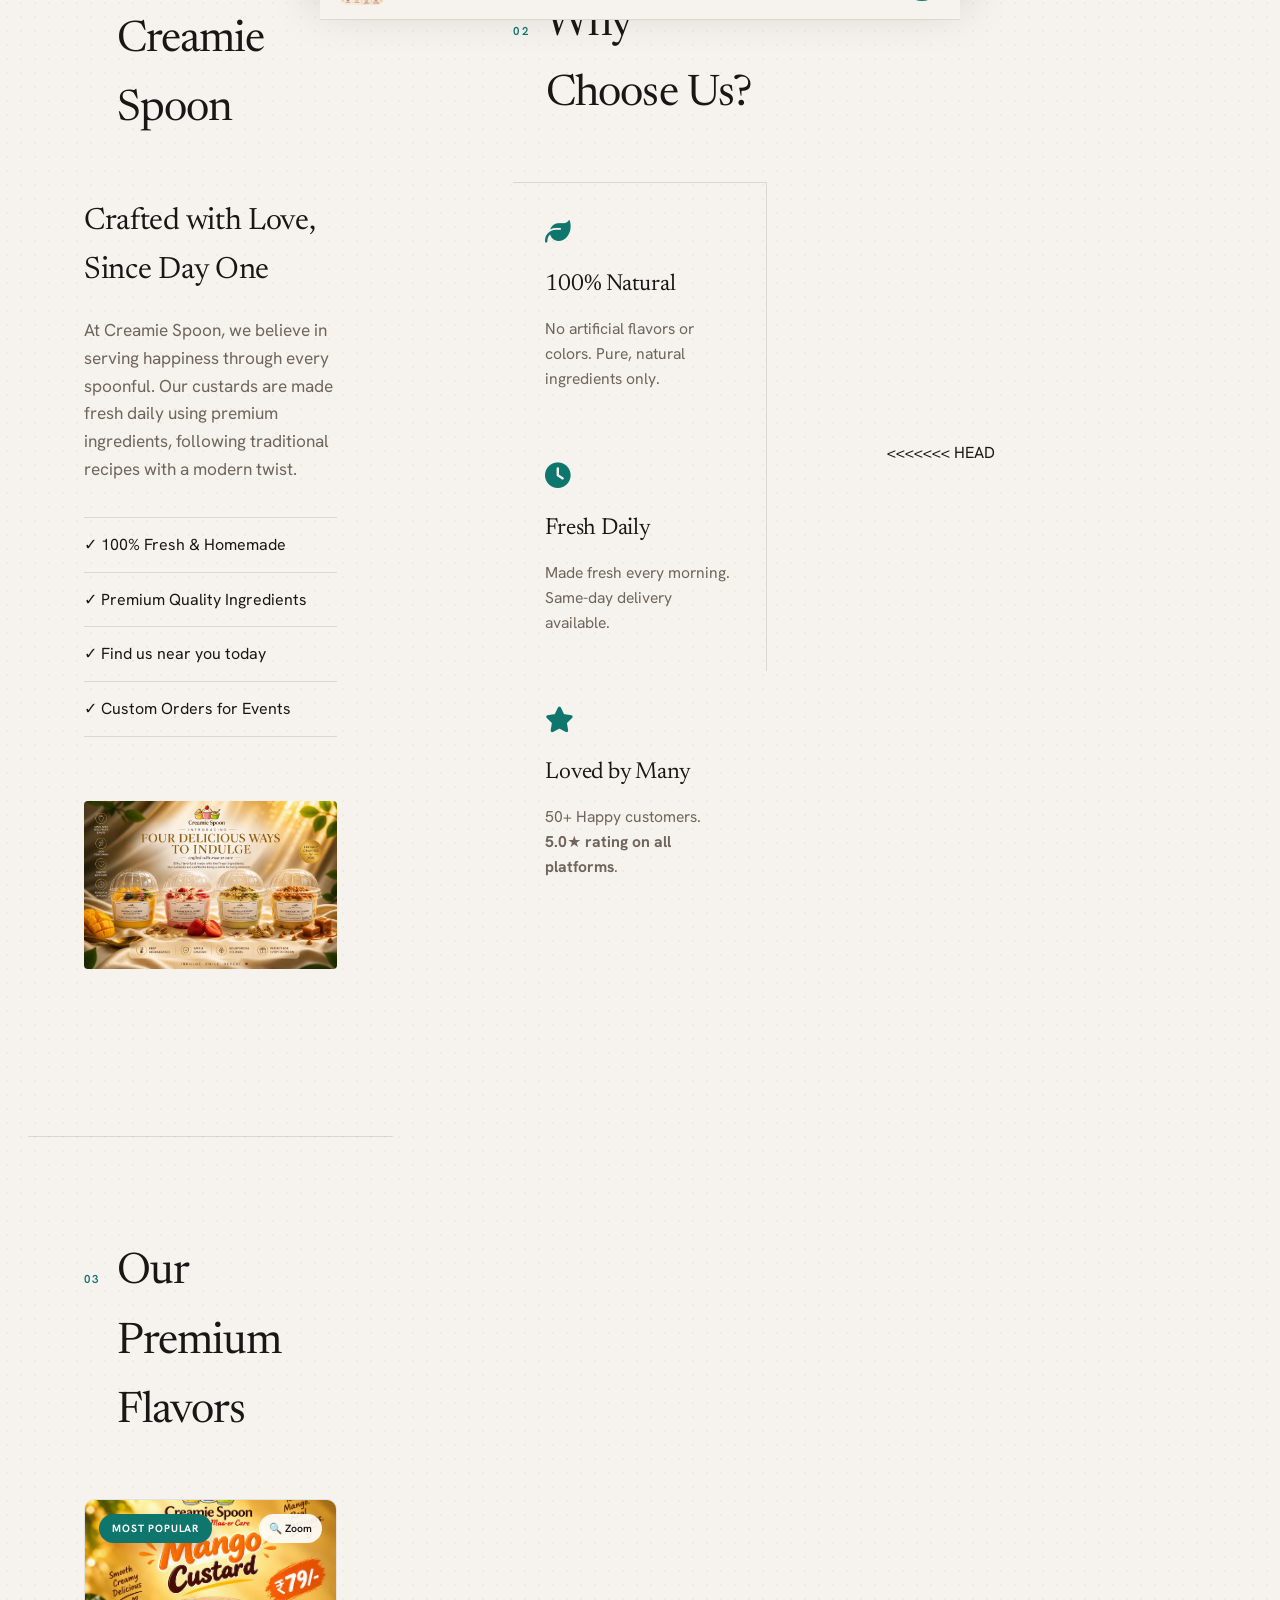
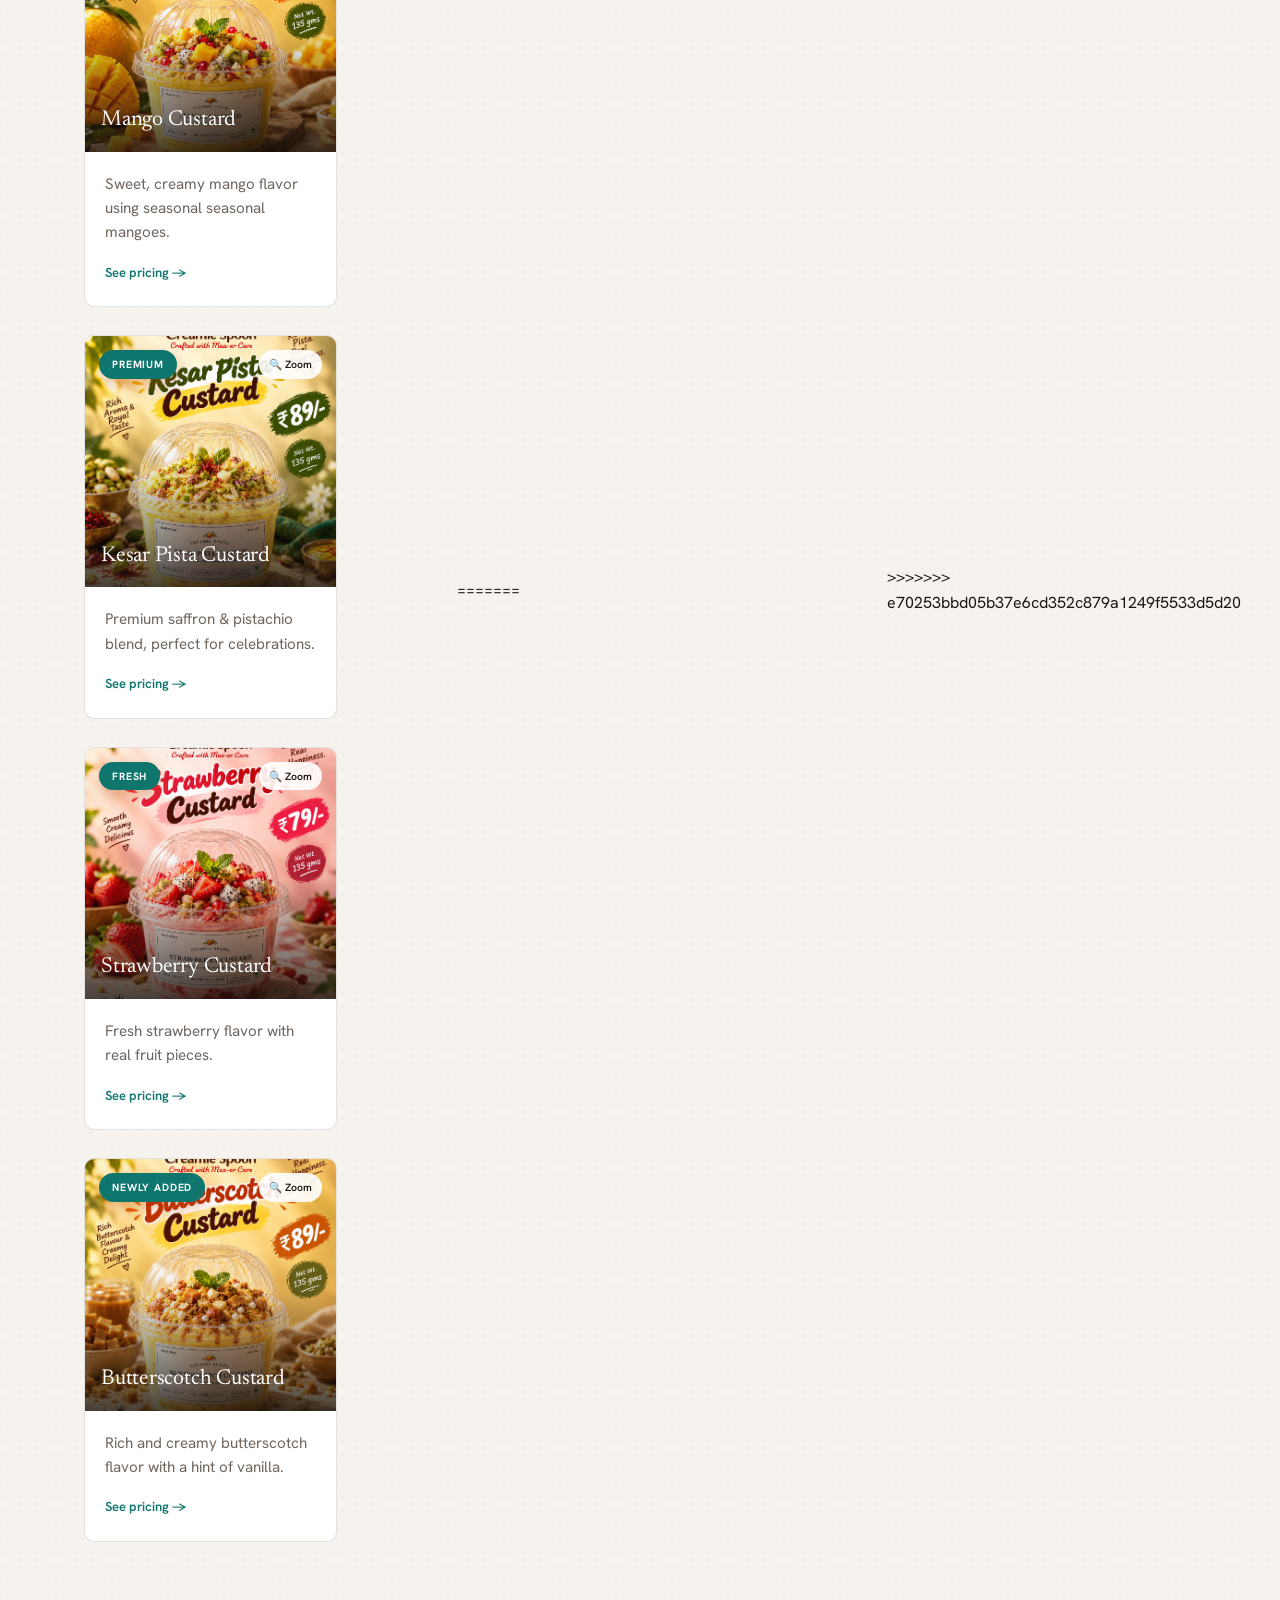
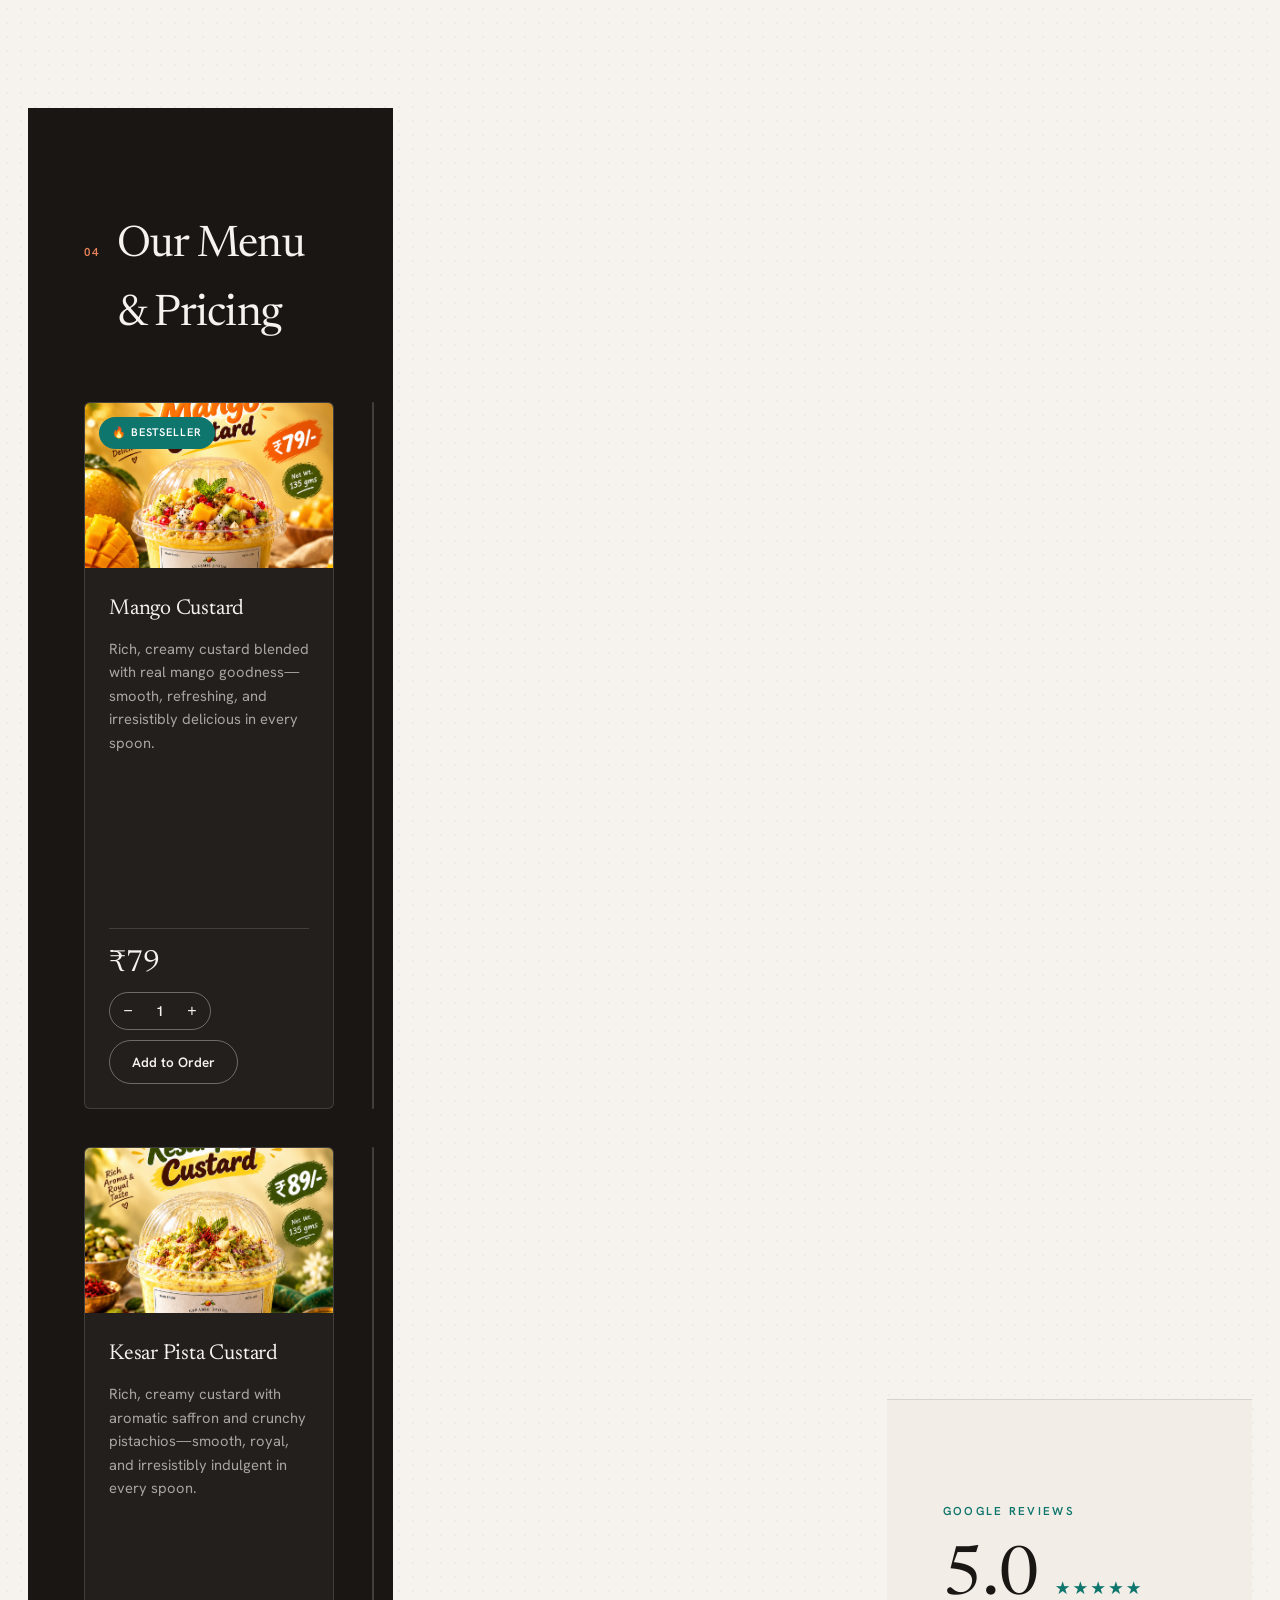
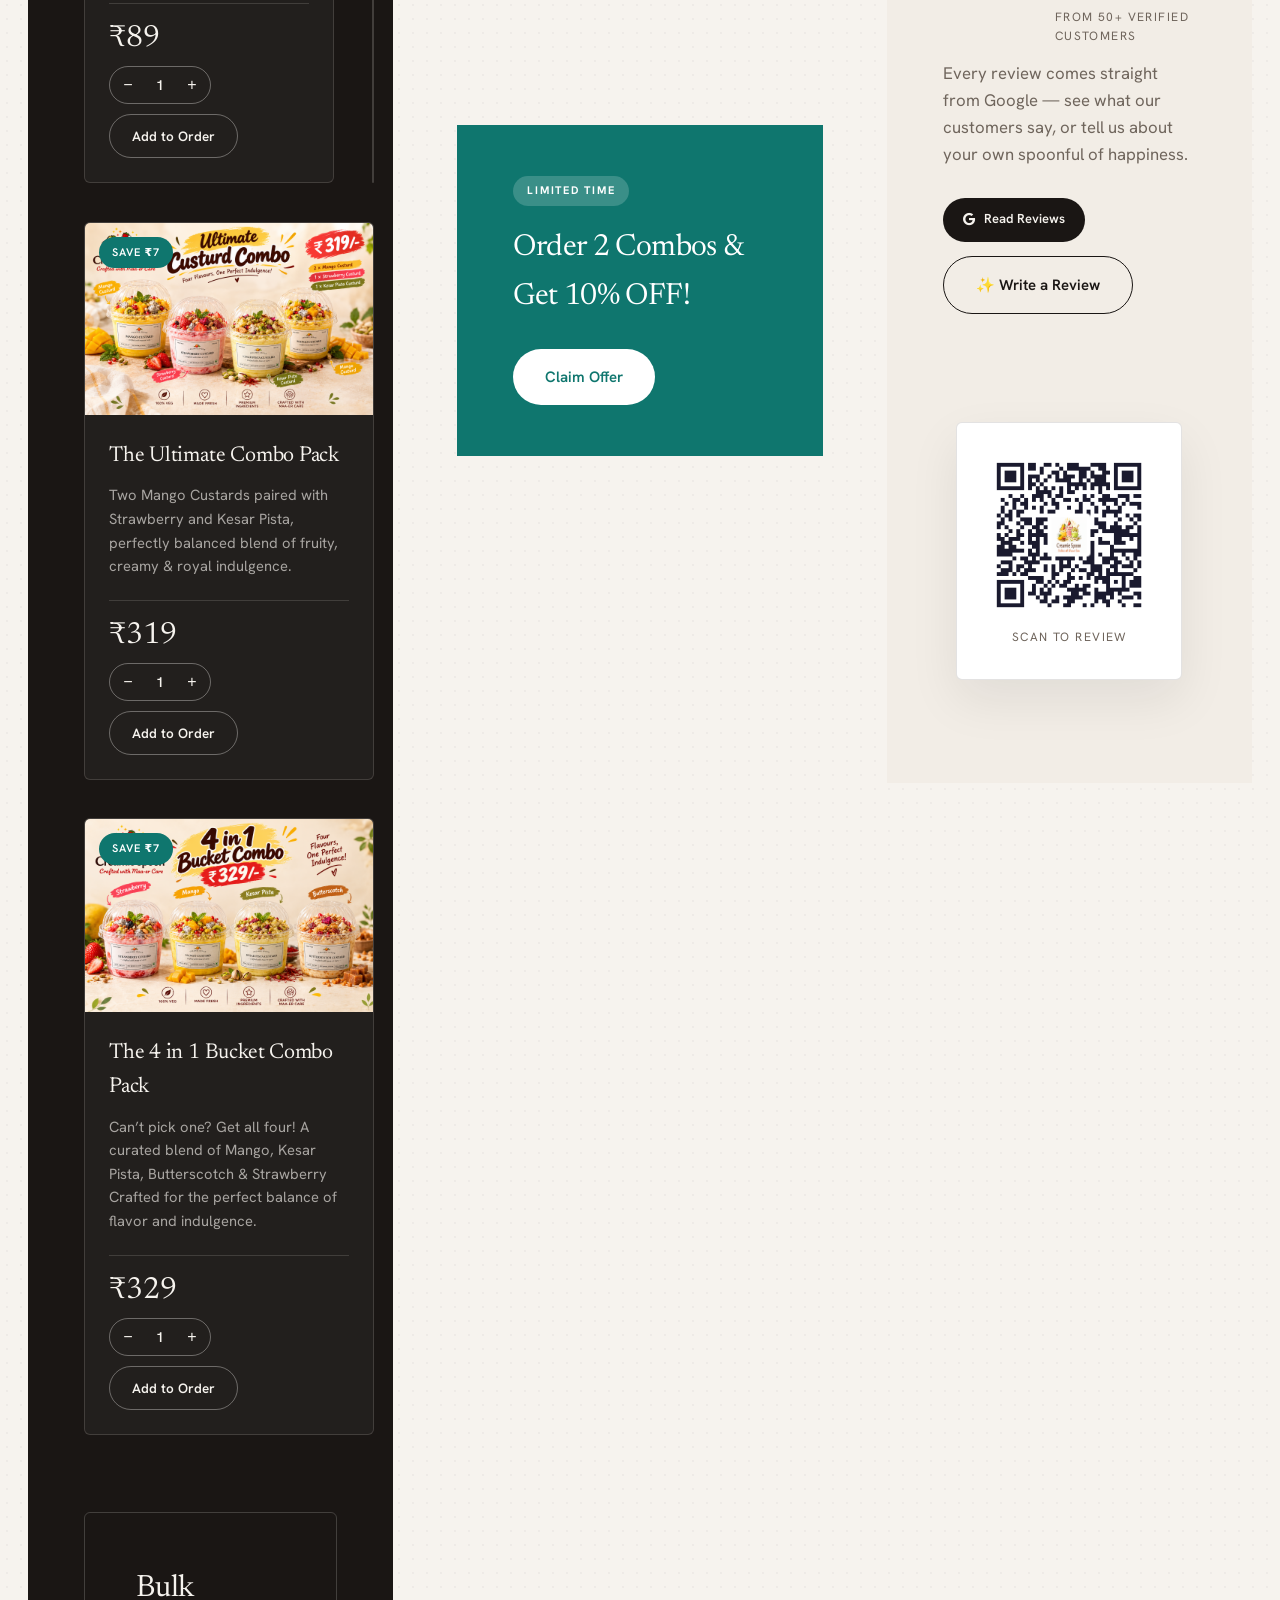
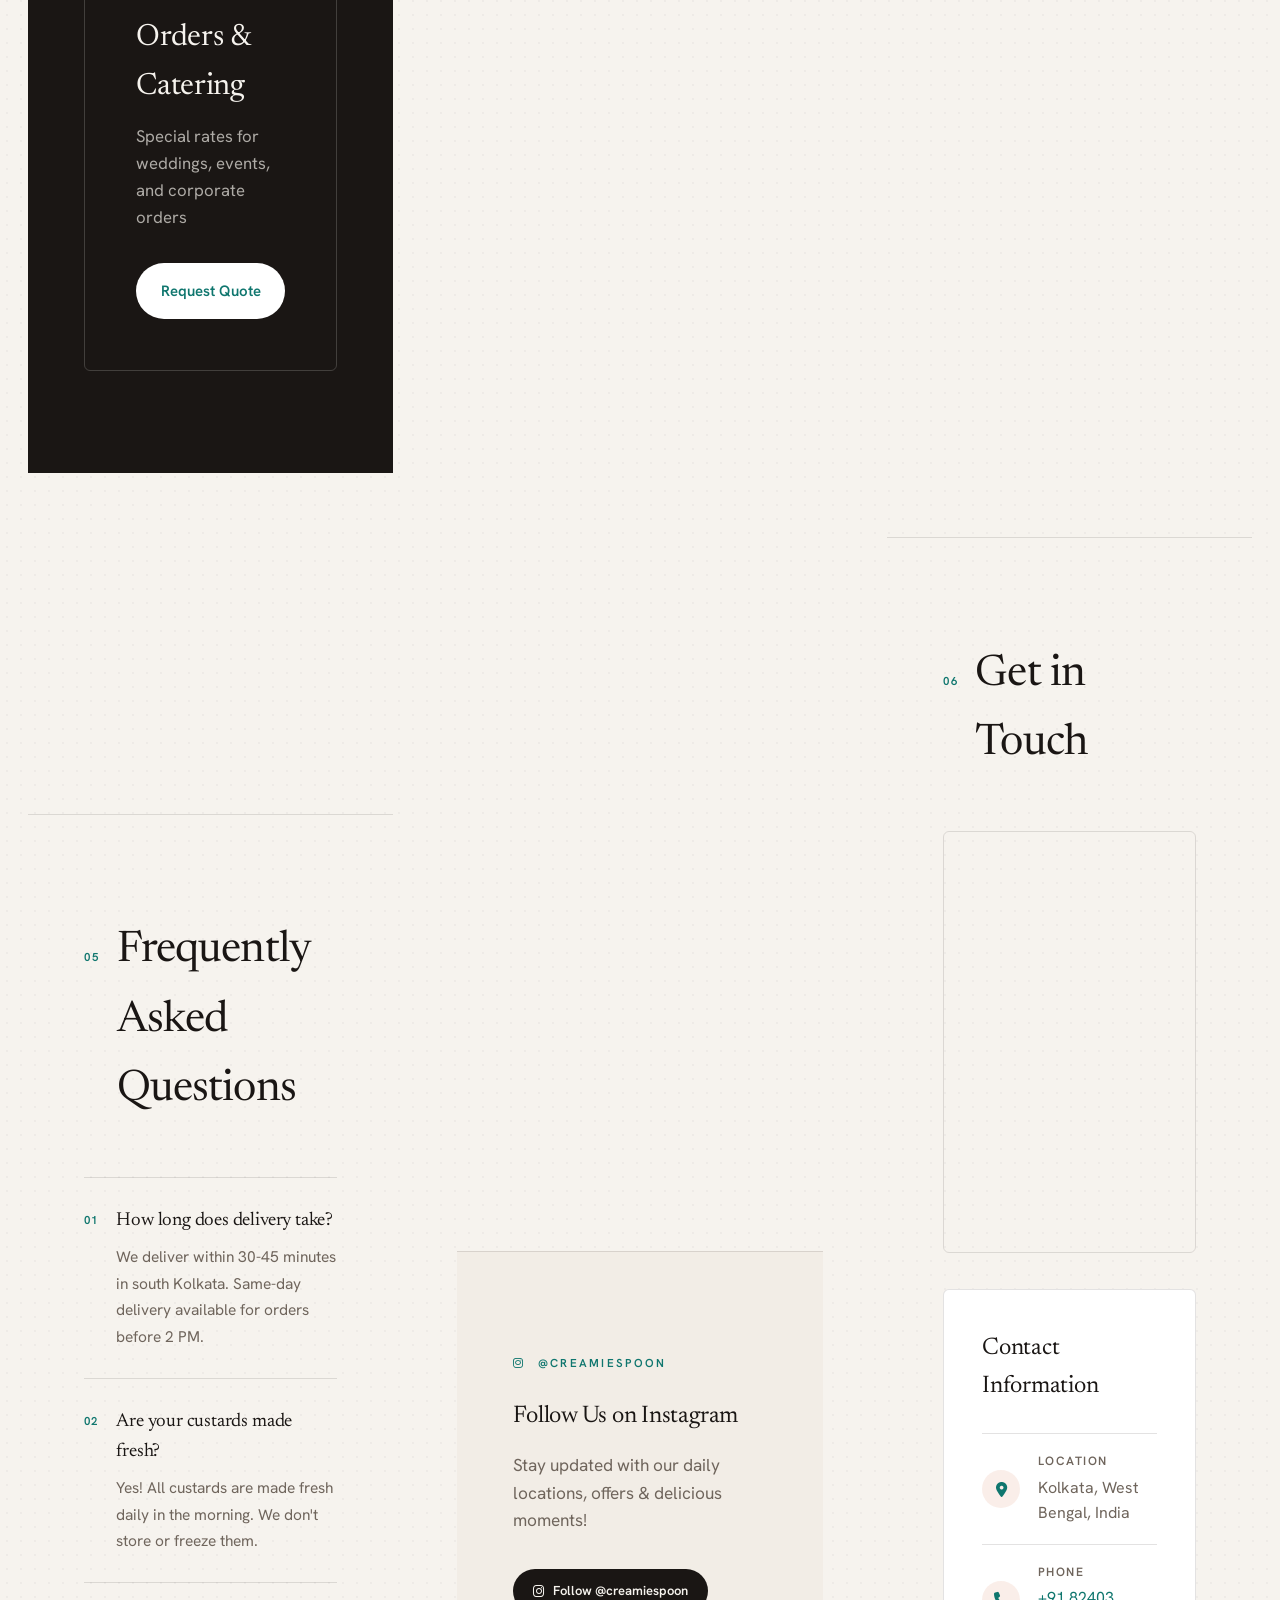
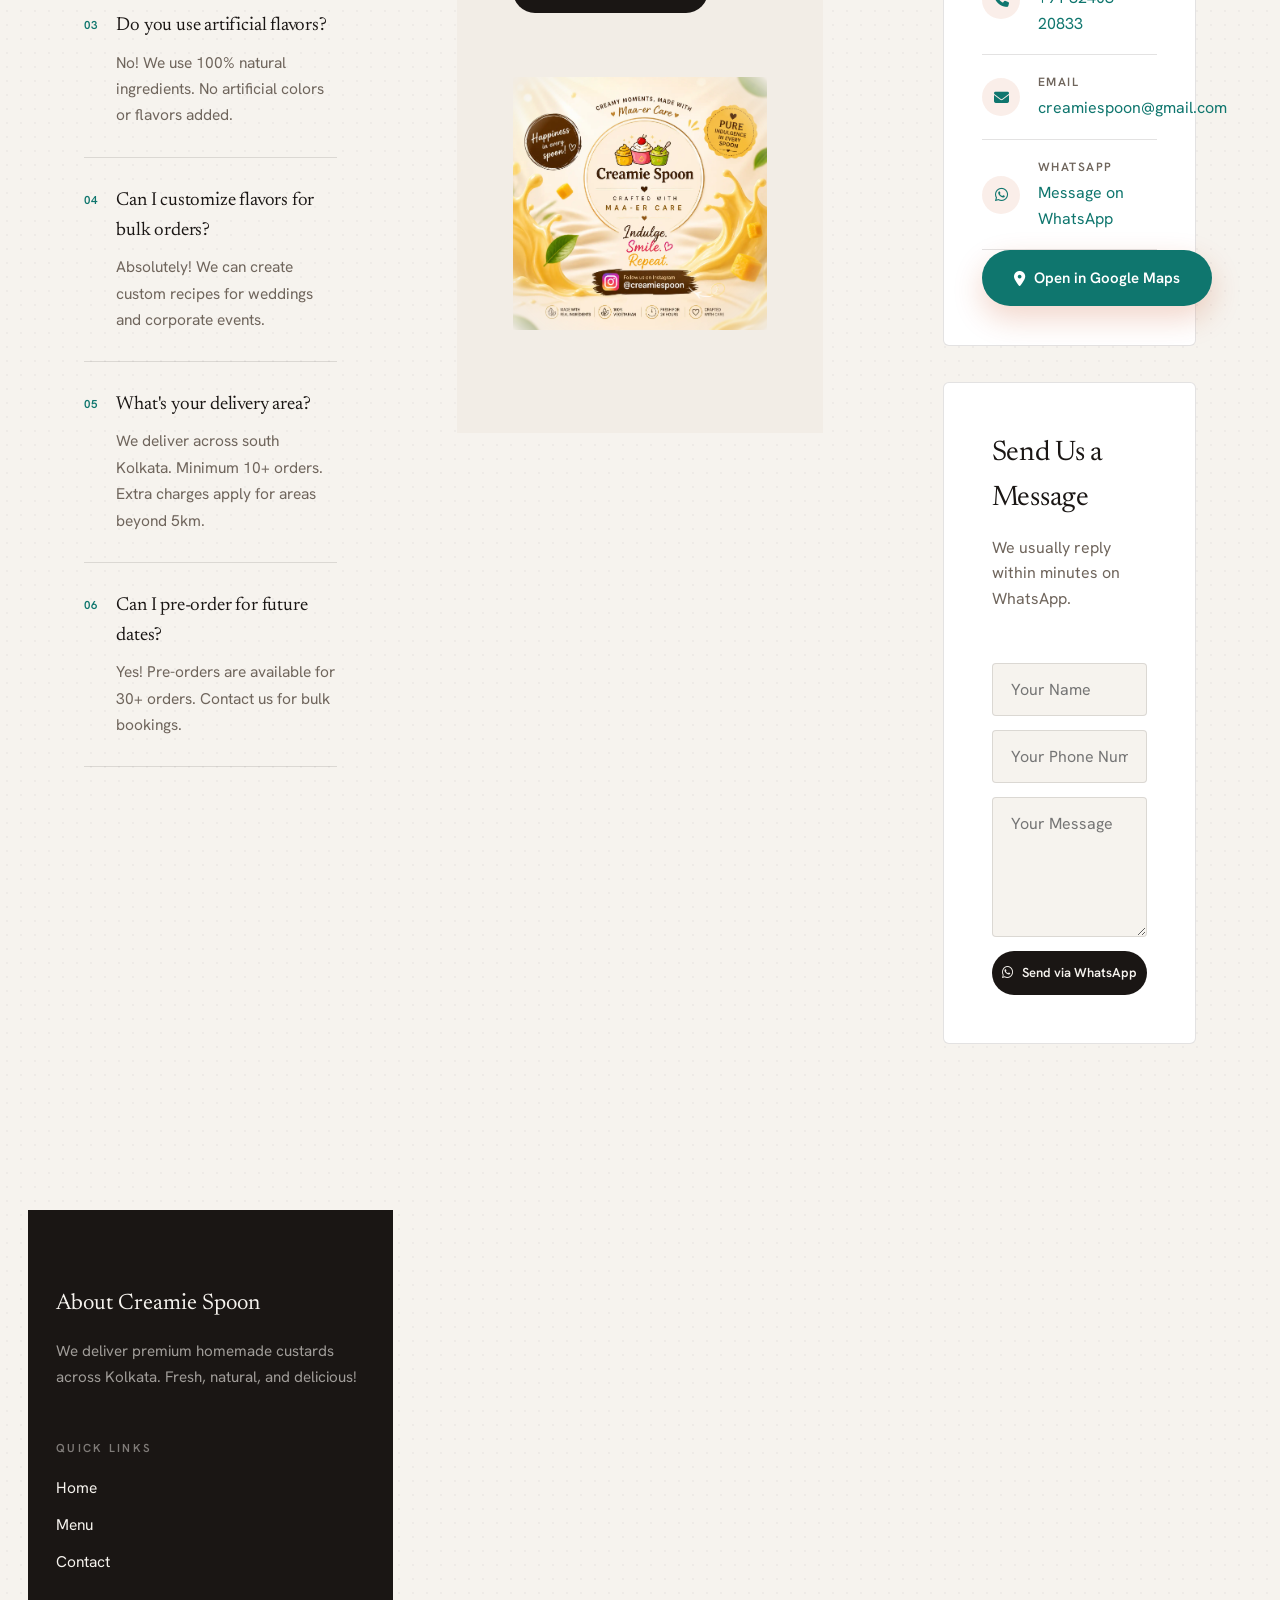
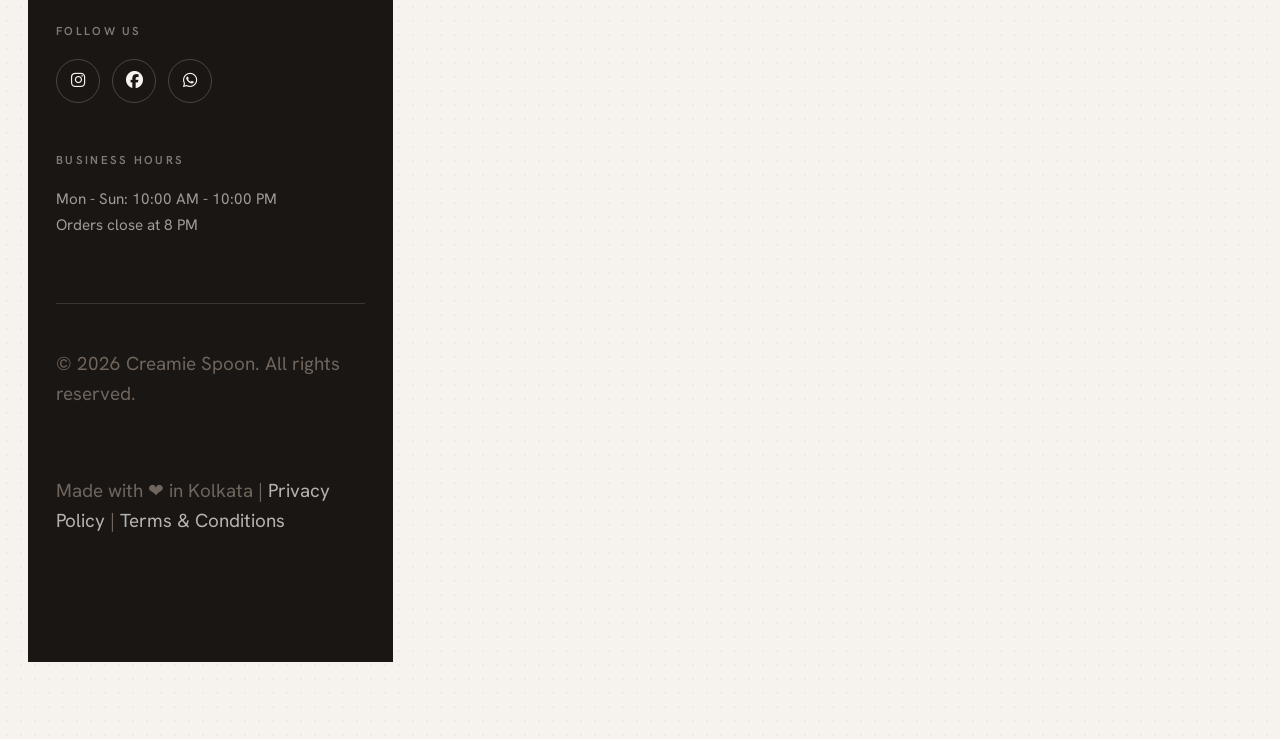
==== commit f12ca322: "Merge branch 'main' of https://github.com/imman94/imman94-creamiespoon" ====
--- a/index.html
+++ b/index.html
@@ -1,6 +1,29 @@
 <!DOCTYPE html>
 <html lang="en">
+
 <head>
+<<<<<<< HEAD
+  <meta charset="UTF-8">
+  <meta name="viewport" content="width=device-width, initial-scale=1.0, viewport-fit=cover">
+  <meta name="theme-color" content="#1A1614">
+  <title>Creamie Spoon | Fresh Homemade Custards in Kolkata</title>
+  <meta name="description"
+    content="Homemade custard delivery in South Kolkata — fresh Mango, Strawberry, Kesar Pista & Butterscotch custards from Creamie Spoon. Bulk orders for events. Starting at ₹79.">
+  <!-- <meta name="description"
+    content="Creamie Spoon delivers premium custards in Kolkata. Fresh Mango, Strawberry, and Kesar Pista flavors. Accepting bulk orders for events, custard Kolkata, homemade custard, dessert delivery, mango custard, kesar pista, strawberry custard, custerd near me, event catering, premium desserts, fresh custard delivery, custard in kolkata, best custard, custard flavors, bulk custard orders, wedding desserts, corporate catering, natural ingredients, same-day delivery, south Kolkata custard, custard combos, dessert menu, verified reviews, customer testimonials, limited time offer, follow on Instagram, contact us, order now, call us, premium quality custard, fresh daily custard, natural flavors, quick delivery, loved by customers, 100% natural custard, authentic taste custard, custom orders custard, pre-order custard, delivery area Kolkata, natural flavored custard, summer special desserts, best custard in Kolkata, best ready-to-eat custard in Kolkata, fresh custard delivery, premium quality custard, natural ingredients custard, event catering desserts, wedding desserts Kolkata, corporate catering desserts, same-day delivery custard, south Kolkata dessert delivery, custard combos Kolkata, verified reviews custard, customer testimonials custard, limited time offer desserts, follow on Instagram custard, contact us custard, order now custard, call us custard">-->
+  <meta name="keywords"
+    content="Ice Cream in kolkata, IceCream in kolkata, organic dessert in molkata,custard Kolkata, homemade custard, dessert delivery, mango custard, kesar pista, strawberry custard, custerd near me, event catering, premium desserts, fresh custard delivery, custard in kolkata, best ready-to-eat custard, custard flavors, bulk custard orders, wedding desserts, corporate catering, natural ingredients, same-day delivery, south Kolkata custard, custard combos, dessert menu, verified reviews, customer testimonials, limited time offer, follow on Instagram, contact us, order now, call us, premium quality custard, fresh daily custard, natural flavors, quick delivery, loved by customers, 100% natural custard,
+ authentic taste custard,custom orders custard,pre-ordercustard,custard delivery area Kolkata, nearest dessert place near kolkata, dessert spoon, custard spoon, deserts near me, spoon dessert, creamy spoon menu, creamy spoon custard, creamy spoon kolkata, creamy spoon desserts, creamy spoon flavors, creamy spoon reviews, creamy spoon contact, creamy spoon order, creamy spoon call, creamy spoon premium quality custard, creamy spoon fresh daily custard, creamy spoon natural flavors, creamy spoon quick delivery, creamy spoon, 100% natural custard, authentic taste custard, custom orders custard, pre-order custard, creamie, Creamy Spoon kolkata, creamy spoon | fresh homemade custard in kolkata">
+  <link rel="icon" type="image/png" href="assets/favicon.png">
+  <link rel="apple-touch-icon" href="assets/favicon.png">
+  <meta property="og:type" content="business.business">
+  <meta property="og:title" content="Creamie Spoon - Premium Custard first in Kolkata">
+  <meta property="og:description" content="Homemade custards serving fresh. Premium quality. Order now!">
+  <meta property="og:image" content="assets/family.webp">
+  <meta property="og:url" content="https://creamiespoon.com/">
+  <meta name="twitter:card" content="summary_large_image">
+  <script type="application/ld+json">
+=======
 <meta charset="UTF-8">
 <meta name="viewport" content="width=device-width, initial-scale=1.0, viewport-fit=cover">
 <meta name="theme-color" content="#1A1614">
@@ -19,36 +42,50 @@
 <meta property="og:url" content="https://creamiespoon.com/">
 <meta name="twitter:card" content="summary_large_image">
 <script type="application/ld+json">
+>>>>>>> e70253bbd05b37e6cd352c879a1249f5533d5d20
 {"@context":"https://schema.org/","@type":"LocalBusiness","name":"Creamie Spoon","image":"assets/family.webp","description":"Premium homemade custard service in South Kolkata","address":{"@type":"PostalAddress","addressLocality":"South Kolkata","addressRegion":"West Bengal","postalCode":"700094","addressCountry":"IN"},"geo":{"@type":"GeoCoordinates","latitude":22.475095,"longitude":88.385773},"telephone":"+91-8240320833","priceRange":"₹₹","servesCuisine":"Desserts, Custards","areaServed":"South Kolkata","openingHoursSpecification":{"@type":"OpeningHoursSpecification","dayOfWeek":["Monday","Tuesday","Wednesday","Thursday","Friday","Saturday","Sunday"],"opens":"10:00","closes":"22:00"},"sameAs":["https://instagram.com/creamiespoon","https://facebook.com/creamiespoon"],"aggregateRating":{"@type":"AggregateRating","ratingValue":"5.0","ratingCount":"150"}}
 </script>
-<script type="application/ld+json">
+  <script type="application/ld+json">
 {"@context":"https://schema.org/","@type":"FAQPage","mainEntity":[{"@type":"Question","name":"How long does delivery take?","acceptedAnswer":{"@type":"Answer","text":"We deliver within 30-45 minutes in south Kolkata. Same-day delivery available for orders before 2 PM."}},{"@type":"Question","name":"Are your custards made fresh?","acceptedAnswer":{"@type":"Answer","text":"Yes! All custards are made fresh daily in the morning. We don't store or freeze them."}},{"@type":"Question","name":"Do you use artificial flavors?","acceptedAnswer":{"@type":"Answer","text":"No! We use 100% natural ingredients. No artificial colors or flavors added."}},{"@type":"Question","name":"Can I customize flavors for bulk orders?","acceptedAnswer":{"@type":"Answer","text":"Absolutely! We can create custom recipes for weddings and corporate events."}},{"@type":"Question","name":"What's your delivery area?","acceptedAnswer":{"@type":"Answer","text":"We deliver across south Kolkata. Minimum 10+ orders. Extra charges apply for areas beyond 5km."}},{"@type":"Question","name":"Can I pre-order for future dates?","acceptedAnswer":{"@type":"Answer","text":"Yes! Pre-orders are available for 30+ orders. Contact us for bulk bookings."}}]}
 </script>
-<link href="https://fonts.googleapis.com/css2?family=Newsreader:ital,opsz,wght@0,6..72,300..700;1,6..72,300..500&family=Hanken+Grotesk:wght@300;400;500;600;700&display=swap" rel="stylesheet">
-<link rel="stylesheet" href="https://cdnjs.cloudflare.com/ajax/libs/font-awesome/6.4.0/css/all.min.css">
-<link rel="stylesheet" href="style.css">
-<script src="analytics.js" defer></script>
+  <link
+    href="https://fonts.googleapis.com/css2?family=Newsreader:ital,opsz,wght@0,6..72,300..700;1,6..72,300..500&family=Hanken+Grotesk:wght@300;400;500;600;700&display=swap"
+    rel="stylesheet">
+  <link rel="stylesheet" href="https://cdnjs.cloudflare.com/ajax/libs/font-awesome/6.4.0/css/all.min.css">
+  <link rel="stylesheet" href="style.css">
+  <script src="analytics.js" defer></script>
 </head>
+
 <body>
 
-<div class="scroll-progress" id="scrollProgress"></div>
-
-<header class="navbar">
-  <div class="navbar-container" style="gap:12px;padding:14px 20px">
-    <a href="#home" class="logo" style="flex-shrink:0;min-width:0">
-      <img src="assets/favicon.png" alt="Creamie Spoon" class="logo-img" style="width:32px;height:32px">
-      <span style="font-size:19px;white-space:nowrap">Creamie Spoon</span>
-    </a>
-    <nav class="nav-menu" id="navMenu">
-      <a href="#about" class="nav-link">About</a>
-      <a href="#flavors" class="nav-link">Flavors</a>
-      <a href="#menu" class="nav-link">Menu</a>
-      <a href="#testimonials" class="nav-link">Reviews</a>
-      <a href="#contact" class="nav-link">Contact</a>
-    </nav>
-    <div style="display:flex;align-items:center;gap:8px;flex-shrink:0">
+  <div class="scroll-progress" id="scrollProgress"></div>
+
+  <header class="navbar">
+    <div class="navbar-container" style="gap:12px;padding:14px 20px">
+      <a href="#home" class="logo" style="flex-shrink:0;min-width:0">
+        <img src="assets/favicon.png" alt="Creamie Spoon" class="logo-img" style="width:32px;height:32px">
+        <span style="font-size:25px;white-space:nowrap">Creamie Spoon</span>
+      </a>
+      <nav class="nav-menu" id="navMenu">
+        <a href="#about" class="nav-link">About</a>
+        <a href="#flavors" class="nav-link">Flavors</a>
+        <a href="#menu" class="nav-link">Menu</a>
+        <a href="#testimonials" class="nav-link">Reviews</a>
+        <a href="#contact" class="nav-link">Contact</a>
+      </nav>
+      <!-- <div style="display:flex;align-items:center;gap:8px;flex-shrink:0">
       <a href="https://wa.me/918240320833" target="_blank" class="btn btn-dark nav-order-btn"><i class="fab fa-whatsapp"></i> Order Now</a>
       <button class="menu-toggle" id="menuToggle" aria-label="Menu"><span></span><span></span><span></span></button>
+<<<<<<< HEAD
+    </div> -->
+      <div class="nav-social">
+        <a href="https://facebook.com/creamiespoon" target="_blank" rel="noopener" title="Facebook"
+          aria-label="Facebook"><i class="fab fa-facebook-f"></i></a>
+        <a href="https://instagram.com/creamiespoon" target="_blank" rel="noopener" title="Instagram"
+          aria-label="Instagram"><i class="fab fa-instagram"></i></a>
+        <a href="https://wa.me/918240320833" target="_blank" rel="noopener" title="WhatsApp" aria-label="WhatsApp"><i
+            class="fab fa-whatsapp"></i></a>
+=======
     </div>
   </div>
 </header>
@@ -67,180 +104,302 @@
         <div><div class="stat-num">150+</div><div class="stat-label">Happy Customers</div></div>
         <div><div class="stat-num">5.0 ★</div><div class="stat-label">Rating</div></div>
         <div><div class="stat-num">Same Day</div><div class="stat-label">Making &amp; Serving</div></div>
-      </div>
-    </div>
-    <div class="hero-img-wrap hero-anim" style="animation-delay:.2s">
-      <div class="glow"></div>
-      <div class="frame"></div>
-      <img src="assets/logo-bg.webp" alt="Creamie Spoon homemade custard" class="hero-img">
+>>>>>>> e70253bbd05b37e6cd352c879a1249f5533d5d20
+      </div>
+    </div>
+  </header>
+
+  <section id="home" class="hero">
+    <div class="hero-grid">
+      <div>
+        <div class="eyebrow"><span class="rule"></span><span>First in South Kolkata</span></div>
+        <h1 class="hero-anim" style="animation-delay:.05s">Happiness in<br><em>Every Spoon</em></h1>
+        <p class="hero-anim" style="animation-delay:.15s"><em><B>Custards</B></em> Starting at ₹79 | Find Us Near You Today</p>
+        <div class="hero-buttons hero-anim" style="animation-delay:.25s">
+          <a href="#menu" class="btn btn-accent">Order Now</a>
+          <a href="tel:+918240320833" class="btn btn-outline">Call Us</a>
+        </div>
+        <div class="hero-stats">
+          <div>
+            <div class="stat-num">50+</div>
+            <div class="stat-label">Happy Customers</div>
+          </div>
+          <div>
+            <div class="stat-num">5.0 ★</div>
+            <div class="stat-label">Rating</div>
+          </div>
+          <div>
+            <div class="stat-num">Same Day</div>
+            <div class="stat-label">Making &amp; Serving</div>
+          </div>
+        </div>
+      </div>
+      <div class="hero-img-wrap hero-anim" style="animation-delay:.2s">
+        <div class="glow"></div>
+        <div class="frame"></div>
+        <img src="assets/logo-bg.webp" alt="Creamie Spoon homemade custard" class="hero-img">
+      </div>
+    </div>
+  </section>
+
+  <div class="ticker">
+    <div class="ticker-track">
+      <span>50+ Happy Customers</span><span>5.0★ Rating</span><span>Fresh Daily</span><span>First in South
+        Kolkata</span><span>Same Day Making &amp; Serving</span>
+      <span>50+ Happy Customers</span><span>5.0★ Rating</span><span>Fresh Daily</span><span>First in South
+        Kolkata</span><span>Same Day Making &amp; Serving</span>
     </div>
   </div>
-</section>
-
-<div class="ticker">
-  <div class="ticker-track">
-    <span>150+ Happy Customers</span><span>5.0★ Rating</span><span>Fresh Daily</span><span>First in South Kolkata</span><span>Same Day Making &amp; Serving</span>
-    <span>150+ Happy Customers</span><span>5.0★ Rating</span><span>Fresh Daily</span><span>First in South Kolkata</span><span>Same Day Making &amp; Serving</span>
-  </div>
-</div>
-
-<section id="about" class="section reveal">
-  <div class="container">
-    <div class="section-head"><span class="num">01</span><h2>About Creamie Spoon</h2></div>
-    <div class="about-grid">
-      <div>
-        <h3>Crafted with Love, Since Day One</h3>
-        <p>At Creamie Spoon, we believe in serving happiness through every spoonful. Our custards are made fresh daily using premium ingredients, following traditional recipes with a modern twist.</p>
-        <ul class="check-list">
-          <li>✓ 100% Fresh &amp; Homemade</li>
-          <li>✓ Premium Quality Ingredients</li>
-          <li>✓ Find us near you today</li>
-          <li>✓ Custom Orders for Events</li>
-        </ul>
-      </div>
-      <div class="zoom img-frame"><img src="assets/family.webp" alt="Creamie Spoon team making custards" loading="lazy"></div>
-    </div>
-  </div>
-</section>
-
-<section class="section reveal">
-  <div class="container">
-    <div class="section-head"><span class="num">02</span><h2>Why Choose Us?</h2></div>
-    <div class="why-grid">
-      <div class="why-card"><i class="fas fa-leaf"></i><h3>100% Natural</h3><p>No artificial flavors or colors. Pure, natural ingredients only.</p></div>
-      <div class="why-card"><i class="fas fa-clock"></i><h3>Fresh Daily</h3><p>Made fresh every morning. Same-day delivery available.</p></div>
-      <div class="why-card"><i class="fas fa-star"></i><h3>Loved by Many</h3><p>150+ Happy customers. <b>5.0★ rating on all platforms</b>.</p></div>
-    </div>
-  </div>
-</section>
-
-<section id="flavors" class="section reveal">
-  <div class="container">
-    <div class="section-head"><span class="num">03</span><h2>Our Premium Flavors</h2></div>
-    <div class="flavors-grid" id="flavorsGrid"></div>
-  </div>
-</section>
-
-<section id="menu" class="section menu-section reveal">
-  <div class="container">
-    <div class="section-head"><span class="num">04</span><h2>Our Menu &amp; Pricing</h2><span class="menu-trust">· 200+ orders served</span></div>
-    <div class="menu-grid" id="menuGrid"></div>
-    <div class="bulk-banner">
-      <div><h3>Bulk Orders &amp; Catering</h3><p>Special rates for weddings, events, and corporate orders</p></div>
-      <a href="#contact" class="btn btn-light">Request Quote</a>
-    </div>
-  </div>
-</section>
-
-<section class="cta-banner">
-  <div class="container cta-inner">
-    <div class="cta-copy"><span class="eyebrow-light">Limited Time</span><h2>Order 2 Combos &amp; Get 10% OFF!</h2></div>
-    <a href="#menu" class="btn btn-light">Claim Offer</a>
-  </div>
-</section>
-
-<section id="testimonials" class="section reviews-section reveal">
-  <div class="container reviews-grid">
-    <div>
-      <div class="eyebrow">GOOGLE REVIEWS</div>
-      <div class="rating-row"><span class="rating-num">5.0</span><div><div class="stars">★★★★★</div><div class="stat-label">from 150+ verified customers</div></div></div>
-      <p>Every review comes straight from Google — see what our customers say, or tell us about your own spoonful of happiness.</p>
-      <div class="hero-buttons">
-        <a href="https://maps.google.com/?q=Creamie+Spoon" target="_blank" class="btn btn-dark"><i class="fab fa-google"></i> Read Reviews</a>
-        <a href="https://g.page/r/Cc68zWrE3FiLEBM/review" target="_blank" class="btn btn-outline">✨ Write a Review</a>
-      </div>
-    </div>
-    <div class="qr-card"><img src="assets/feedback-qr.png" alt="Scan to leave a Google review"><div class="stat-label">Scan to Review</div></div>
-  </div>
-</section>
-
-<section class="section reveal">
-  <div class="container">
-    <div class="section-head"><span class="num">05</span><h2>Frequently Asked Questions</h2></div>
-    <div class="faq-grid" id="faqGrid"></div>
-  </div>
-</section>
-
-<section class="section insta-section reveal">
-  <div class="container insta-grid">
-    <div>
-      <div class="eyebrow"><i class="fab fa-instagram"></i><span>@creamiespoon</span></div>
-      <h2>Follow Us on Instagram</h2>
-      <p>Stay updated with our daily locations, offers &amp; delicious moments!</p>
-      <a href="https://instagram.com/creamiespoon" target="_blank" class="btn btn-dark"><i class="fab fa-instagram"></i> Follow @creamiespoon</a>
-    </div>
-    <div class="insta-img-wrap"><img src="assets/instagram-banner.webp" alt="Creamie Spoon on Instagram" loading="lazy"></div>
-  </div>
-</section>
-
-<section id="contact" class="section reveal">
-  <div class="container">
-    <div class="section-head"><span class="num">06</span><h2>Get in Touch</h2></div>
-    <div class="contact-grid">
-      <div class="map-frame">
-        <iframe src="https://www.google.com/maps/embed?pb=!1m18!1m12!1m3!1d4373.244463594727!2d88.38577267586999!3d22.475095336535936!2m3!1f0!2f0!3f0!3m2!1i1024!2i768!4f13.1!3m3!1m2!1s0x4bdab00fa3fe701b%3A0x8b58dcc46acdbcce!2sCreamie%20Spoon!5e1!3m2!1sen!2sin!4v1785045807379!5m2!1sen!2sin" loading="lazy" allowfullscreen referrerpolicy="no-referrer-when-downgrade" title="Creamie Spoon location"></iframe>
-      </div>
-      <div class="contact-info">
-        <h3>Contact Information</h3>
-        <div class="info-list">
-          <div class="info-item"><i class="fas fa-map-marker-alt"></i><div><strong>Location</strong><p>Kolkata, West Bengal, India</p></div></div>
-          <div class="info-item"><i class="fas fa-phone"></i><div><strong>Phone</strong><p><a href="tel:+918240320833">+91 82403 20833</a></p></div></div>
-          <div class="info-item"><i class="fas fa-envelope"></i><div><strong>Email</strong><p><a href="mailto:creamiespoon@gmail.com">creamiespoon@gmail.com</a></p></div></div>
-          <div class="info-item"><i class="fab fa-whatsapp"></i><div><strong>WhatsApp</strong><p><a href="https://wa.me/918240320833">Message on WhatsApp</a></p></div></div>
-        </div>
-        <a href="https://maps.google.com/?q=Creamie+Spoon" target="_blank" class="btn btn-accent"><i class="fas fa-map-marker-alt"></i> Open in Google Maps</a>
-      </div>
-    </div>
-    <div class="message-card">
-      <div><h3>Send Us a Message</h3><p>We usually reply within minutes on WhatsApp.</p></div>
-      <div class="message-form">
-        <input type="text" id="name" placeholder="Your Name" required>
-        <input type="text" id="phone" placeholder="Your Phone Number" required>
-        <textarea id="message" rows="5" placeholder="Your Message"></textarea>
-        <button class="btn btn-dark" onclick="sendWhatsApp()"><i class="fab fa-whatsapp"></i> Send via WhatsApp</button>
-      </div>
-    </div>
-  </div>
-</section>
-
-<footer class="footer">
-  <div class="container">
-    <div class="footer-grid">
-      <div><div class="footer-title">About Creamie Spoon</div><p>We deliver premium homemade custards across Kolkata. Fresh, natural, and delicious!</p></div>
-      <div><div class="footer-label">Quick Links</div><ul><li><a href="#home">Home</a></li><li><a href="#menu">Menu</a></li><li><a href="#contact">Contact</a></li></ul></div>
-      <div><div class="footer-label">Follow Us</div>
-        <div class="social-links">
-          <a href="https://instagram.com/creamiespoon" target="_blank" title="Instagram"><i class="fab fa-instagram"></i></a>
-          <a href="https://facebook.com/creamiespoon" target="_blank" title="Facebook"><i class="fab fa-facebook"></i></a>
-          <a href="https://wa.me/918240320833" target="_blank" title="WhatsApp"><i class="fab fa-whatsapp"></i></a>
-        </div>
-      </div>
-      <div><div class="footer-label">Business Hours</div><p>Mon - Sun: 10:00 AM - 10:00 PM<br>Orders close at 8 PM</p></div>
-    </div>
-    <div class="footer-bottom">
-      <p>© 2026 Creamie Spoon. All rights reserved.</p>
-      <p>Made with ❤️ in Kolkata | <a href="#">Privacy Policy</a> | <a href="#">Terms &amp; Conditions</a></p>
-    </div>
-  </div>
-</footer>
-
-<div class="sheet-backdrop" id="sheetBackdrop"></div>
-<div class="order-sheet" id="orderSheet">
-  <div class="sheet-head"><span>Choose an item</span><span class="sheet-close" id="sheetClose">&times;</span></div>
-  <div id="sheetList"></div>
-</div>
-
-<div class="zoom-overlay" id="zoomOverlay">
-  <img id="zoomImg" alt="">
-  <span class="zoom-close" id="zoomClose">&times;</span>
-</div>
-
+
+  <section id="about" class="section reveal">
+    <div class="container">
+      <div class="section-head"><span class="num">01</span>
+        <h2>About Creamie Spoon</h2>
+      </div>
+      <div class="about-grid">
+        <div>
+          <h3>Crafted with Love, Since Day One</h3>
+          <p>At Creamie Spoon, we believe in serving happiness through every spoonful. Our custards are made fresh daily
+            using premium ingredients, following traditional recipes with a modern twist.</p>
+          <ul class="check-list">
+            <li>✓ 100% Fresh &amp; Homemade</li>
+            <li>✓ Premium Quality Ingredients</li>
+            <li>✓ Find us near you today</li>
+            <li>✓ Custom Orders for Events</li>
+          </ul>
+        </div>
+        <div class="zoom img-frame"><img src="assets/family.webp" alt="Creamie Spoon team making custards"
+            loading="lazy"></div>
+      </div>
+    </div>
+  </section>
+
+  <section class="section reveal">
+    <div class="container">
+      <div class="section-head"><span class="num">02</span>
+        <h2>Why Choose Us?</h2>
+      </div>
+      <div class="why-grid">
+        <div class="why-card"><i class="fas fa-leaf"></i>
+          <h3>100% Natural</h3>
+          <p>No artificial flavors or colors. Pure, natural ingredients only.</p>
+        </div>
+        <div class="why-card"><i class="fas fa-clock"></i>
+          <h3>Fresh Daily</h3>
+          <p>Made fresh every morning. Same-day delivery available.</p>
+        </div>
+        <div class="why-card"><i class="fas fa-star"></i>
+          <h3>Loved by Many</h3>
+          <p>50+ Happy customers. <b>5.0★ rating on all platforms</b>.</p>
+        </div>
+      </div>
+    </div>
+  </section>
+
+<<<<<<< HEAD
+  <section id="flavors" class="section reveal">
+    <div class="container">
+      <div class="section-head"><span class="num">03</span>
+        <h2>Our Premium Flavors</h2>
+      </div>
+      <div class="flavors-grid" id="flavorsGrid"></div>
+    </div>
+  </section>
+=======
 <div class="sticky-bar">
   <div class="sticky-info" id="stickyInfo"><div class="sticky-price">From ₹79</div><div class="sticky-sub">Fresh daily · South Kolkata</div></div>
   <a href="#menu" class="btn btn-outline">Menu</a>
   <button class="btn btn-accent" id="stickyOrder"><i class="fab fa-whatsapp"></i> Order</button>
 </div>
-
-<script src="script.js" defer></script>
+>>>>>>> e70253bbd05b37e6cd352c879a1249f5533d5d20
+
+  <section id="menu" class="section menu-section reveal">
+    <div class="container">
+      <div class="section-head"><span class="num">04</span>
+        <h2>Our Menu &amp; Pricing</h2>
+        <!-- <span class="menu-trust">· 200+ orders served</span> -->
+      </div>
+      <div class="menu-grid" id="menuGrid"></div>
+      <div class="bulk-banner">
+        <div>
+          <h3>Bulk Orders &amp; Catering</h3>
+          <p>Special rates for weddings, events, and corporate orders</p>
+        </div>
+        <a href="#contact" class="btn btn-light">Request Quote</a>
+      </div>
+    </div>
+  </section>
+
+  <section class="cta-banner">
+    <div class="container cta-inner">
+      <div class="cta-copy"><span class="eyebrow-light">Limited Time</span>
+        <h2>Order 2 Combos &amp; Get 10% OFF!</h2>
+      </div>
+      <a href="#menu" class="btn btn-light">Claim Offer</a>
+    </div>
+  </section>
+
+  <section id="testimonials" class="section reviews-section reveal">
+    <div class="container reviews-grid">
+      <div>
+        <div class="eyebrow">GOOGLE REVIEWS</div>
+        <div class="rating-row"><span class="rating-num">5.0</span>
+          <div>
+            <div class="stars">★★★★★</div>
+            <div class="stat-label">from 50+ verified customers</div>
+          </div>
+        </div>
+        <p>Every review comes straight from Google — see what our customers say, or tell us about your own spoonful of
+          happiness.</p>
+        <div class="hero-buttons">
+          <a href="https://maps.google.com/?q=Creamie+Spoon" target="_blank" class="btn btn-dark"><i
+              class="fab fa-google"></i> Read Reviews</a>
+          <a href="https://g.page/r/Cc68zWrE3FiLEBM/review" target="_blank" class="btn btn-outline">✨ Write a Review</a>
+        </div>
+      </div>
+      <div class="qr-card"><img src="assets/feedback-qr.png" alt="Scan to leave a Google review">
+        <div class="stat-label">Scan to Review</div>
+      </div>
+    </div>
+  </section>
+
+  <section class="section reveal">
+    <div class="container">
+      <div class="section-head"><span class="num">05</span>
+        <h2>Frequently Asked Questions</h2>
+      </div>
+      <div class="faq-grid" id="faqGrid"></div>
+    </div>
+  </section>
+
+  <section class="section insta-section reveal">
+    <div class="container insta-grid">
+      <div>
+        <div class="eyebrow"><i class="fab fa-instagram"></i><span>@creamiespoon</span></div>
+        <h2>Follow Us on Instagram</h2>
+        <p>Stay updated with our daily locations, offers &amp; delicious moments!</p>
+        <a href="https://instagram.com/creamiespoon" target="_blank" class="btn btn-dark"><i
+            class="fab fa-instagram"></i> Follow @creamiespoon</a>
+      </div>
+      <div class="insta-img-wrap"><img src="assets/instagram-banner.webp" alt="Creamie Spoon on Instagram"
+          loading="lazy"></div>
+    </div>
+  </section>
+
+  <section id="contact" class="section reveal">
+    <div class="container">
+      <div class="section-head"><span class="num">06</span>
+        <h2>Get in Touch</h2>
+      </div>
+      <div class="contact-grid">
+        <div class="map-frame">
+          <iframe
+            src="https://www.google.com/maps/embed?pb=!1m18!1m12!1m3!1d4373.244463594727!2d88.38577267586999!3d22.475095336535936!2m3!1f0!2f0!3f0!3m2!1i1024!2i768!4f13.1!3m3!1m2!1s0x4bdab00fa3fe701b%3A0x8b58dcc46acdbcce!2sCreamie%20Spoon!5e1!3m2!1sen!2sin!4v1785045807379!5m2!1sen!2sin"
+            loading="lazy" allowfullscreen referrerpolicy="no-referrer-when-downgrade"
+            title="Creamie Spoon location"></iframe>
+        </div>
+        <div class="contact-info">
+          <h3>Contact Information</h3>
+          <div class="info-list">
+            <div class="info-item"><i class="fas fa-map-marker-alt"></i>
+              <div><strong>Location</strong>
+                <p>Kolkata, West Bengal, India</p>
+              </div>
+            </div>
+            <div class="info-item"><i class="fas fa-phone"></i>
+              <div><strong>Phone</strong>
+                <p><a href="tel:+918240320833">+91 82403 20833</a></p>
+              </div>
+            </div>
+            <div class="info-item"><i class="fas fa-envelope"></i>
+              <div><strong>Email</strong>
+                <p><a href="mailto:creamiespoon@gmail.com">creamiespoon@gmail.com</a></p>
+              </div>
+            </div>
+            <div class="info-item"><i class="fab fa-whatsapp"></i>
+              <div><strong>WhatsApp</strong>
+                <p><a href="https://wa.me/918240320833">Message on WhatsApp</a></p>
+              </div>
+            </div>
+          </div>
+          <a href="https://maps.google.com/?q=Creamie+Spoon" target="_blank" class="btn btn-accent"><i
+              class="fas fa-map-marker-alt"></i> Open in Google Maps</a>
+        </div>
+      </div>
+      <div class="message-card">
+        <div>
+          <h3>Send Us a Message</h3>
+          <p>We usually reply within minutes on WhatsApp.</p>
+        </div>
+        <div class="message-form">
+          <input type="text" id="name" placeholder="Your Name" required>
+          <input type="text" id="phone" placeholder="Your Phone Number" required>
+          <textarea id="message" rows="5" placeholder="Your Message"></textarea>
+          <button class="btn btn-dark" onclick="sendWhatsApp()"><i class="fab fa-whatsapp"></i> Send via
+            WhatsApp</button>
+        </div>
+      </div>
+    </div>
+  </section>
+
+  <footer class="footer">
+    <div class="container">
+      <div class="footer-grid">
+        <div>
+          <div class="footer-title">About Creamie Spoon</div>
+          <p>We deliver premium homemade custards across Kolkata. Fresh, natural, and delicious!</p>
+        </div>
+        <div>
+          <div class="footer-label">Quick Links</div>
+          <ul>
+            <li><a href="#home">Home</a></li>
+            <li><a href="#menu">Menu</a></li>
+            <li><a href="#contact">Contact</a></li>
+          </ul>
+        </div>
+        <div>
+          <div class="footer-label">Follow Us</div>
+          <div class="social-links">
+            <a href="https://instagram.com/creamiespoon" target="_blank" title="Instagram"><i
+                class="fab fa-instagram"></i></a>
+            <a href="https://facebook.com/creamiespoon" target="_blank" title="Facebook"><i
+                class="fab fa-facebook"></i></a>
+            <a href="https://wa.me/918240320833" target="_blank" title="WhatsApp"><i class="fab fa-whatsapp"></i></a>
+          </div>
+        </div>
+        <div>
+          <div class="footer-label">Business Hours</div>
+          <p>Mon - Sun: 10:00 AM - 10:00 PM<br>Orders close at 8 PM</p>
+        </div>
+      </div>
+      <div class="footer-bottom">
+        <p>© 2026 Creamie Spoon. All rights reserved.</p>
+        <p>Made with ❤️ in Kolkata | <a href="#">Privacy Policy</a> | <a href="#">Terms &amp; Conditions</a></p>
+      </div>
+    </div>
+  </footer>
+
+  <div class="sheet-backdrop" id="sheetBackdrop"></div>
+  <div class="order-sheet" id="orderSheet">
+    <div class="sheet-head"><span>Choose an item</span><span class="sheet-close" id="sheetClose">&times;</span></div>
+    <div id="sheetList"></div>
+  </div>
+
+  <div class="zoom-overlay" id="zoomOverlay">
+    <img id="zoomImg" alt="">
+    <span class="zoom-close" id="zoomClose">&times;</span>
+  </div>
+
+  <div class="sticky-bar">
+    <div class="sticky-info" id="stickyInfo">
+      <div class="sticky-price">From ₹79</div>
+      <div class="sticky-sub">Fresh daily · South Kolkata</div>
+    </div>
+    <a href="#menu" class="btn btn-outline">Menu</a>
+    <button class="btn btn-accent" id="stickyOrder"><i class="fab fa-whatsapp"></i> Order</button>
+  </div>
+
+  <script src="script.js" defer></script>
 </body>
-</html>
+
+</html>
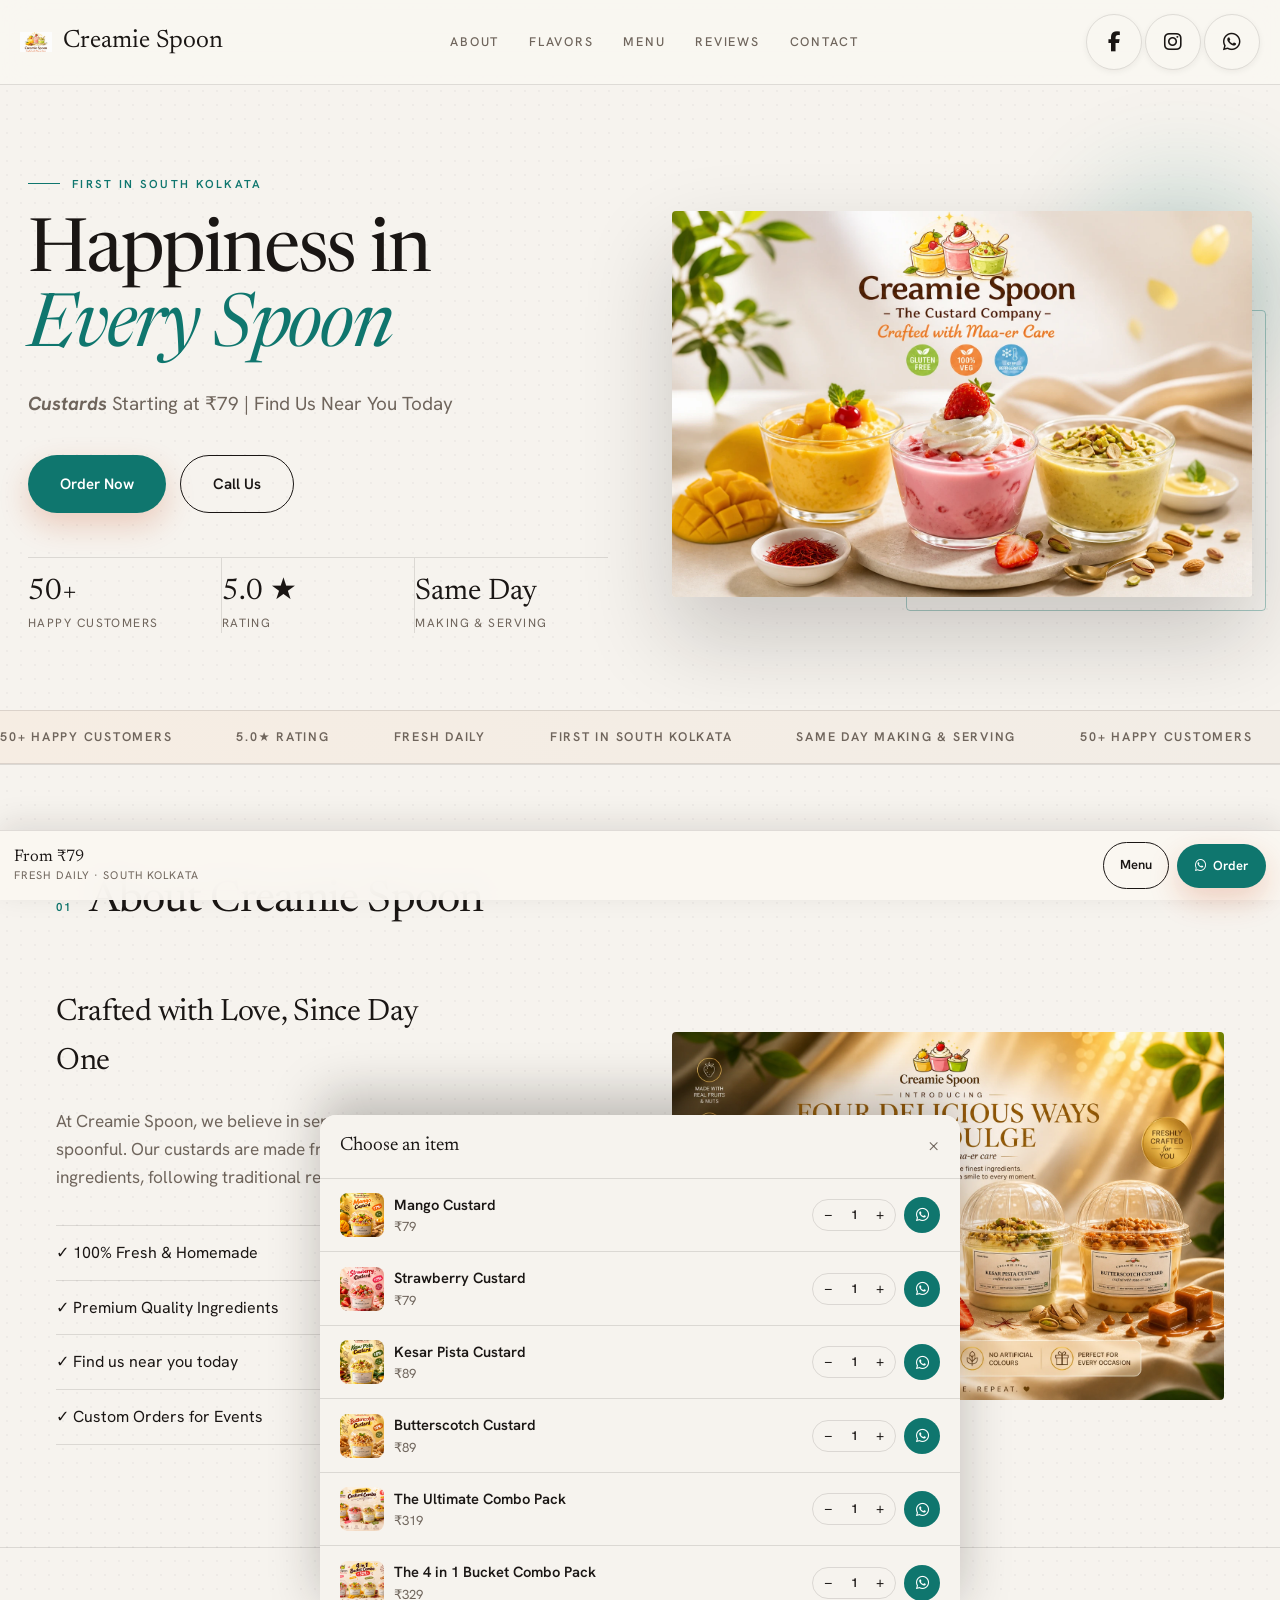
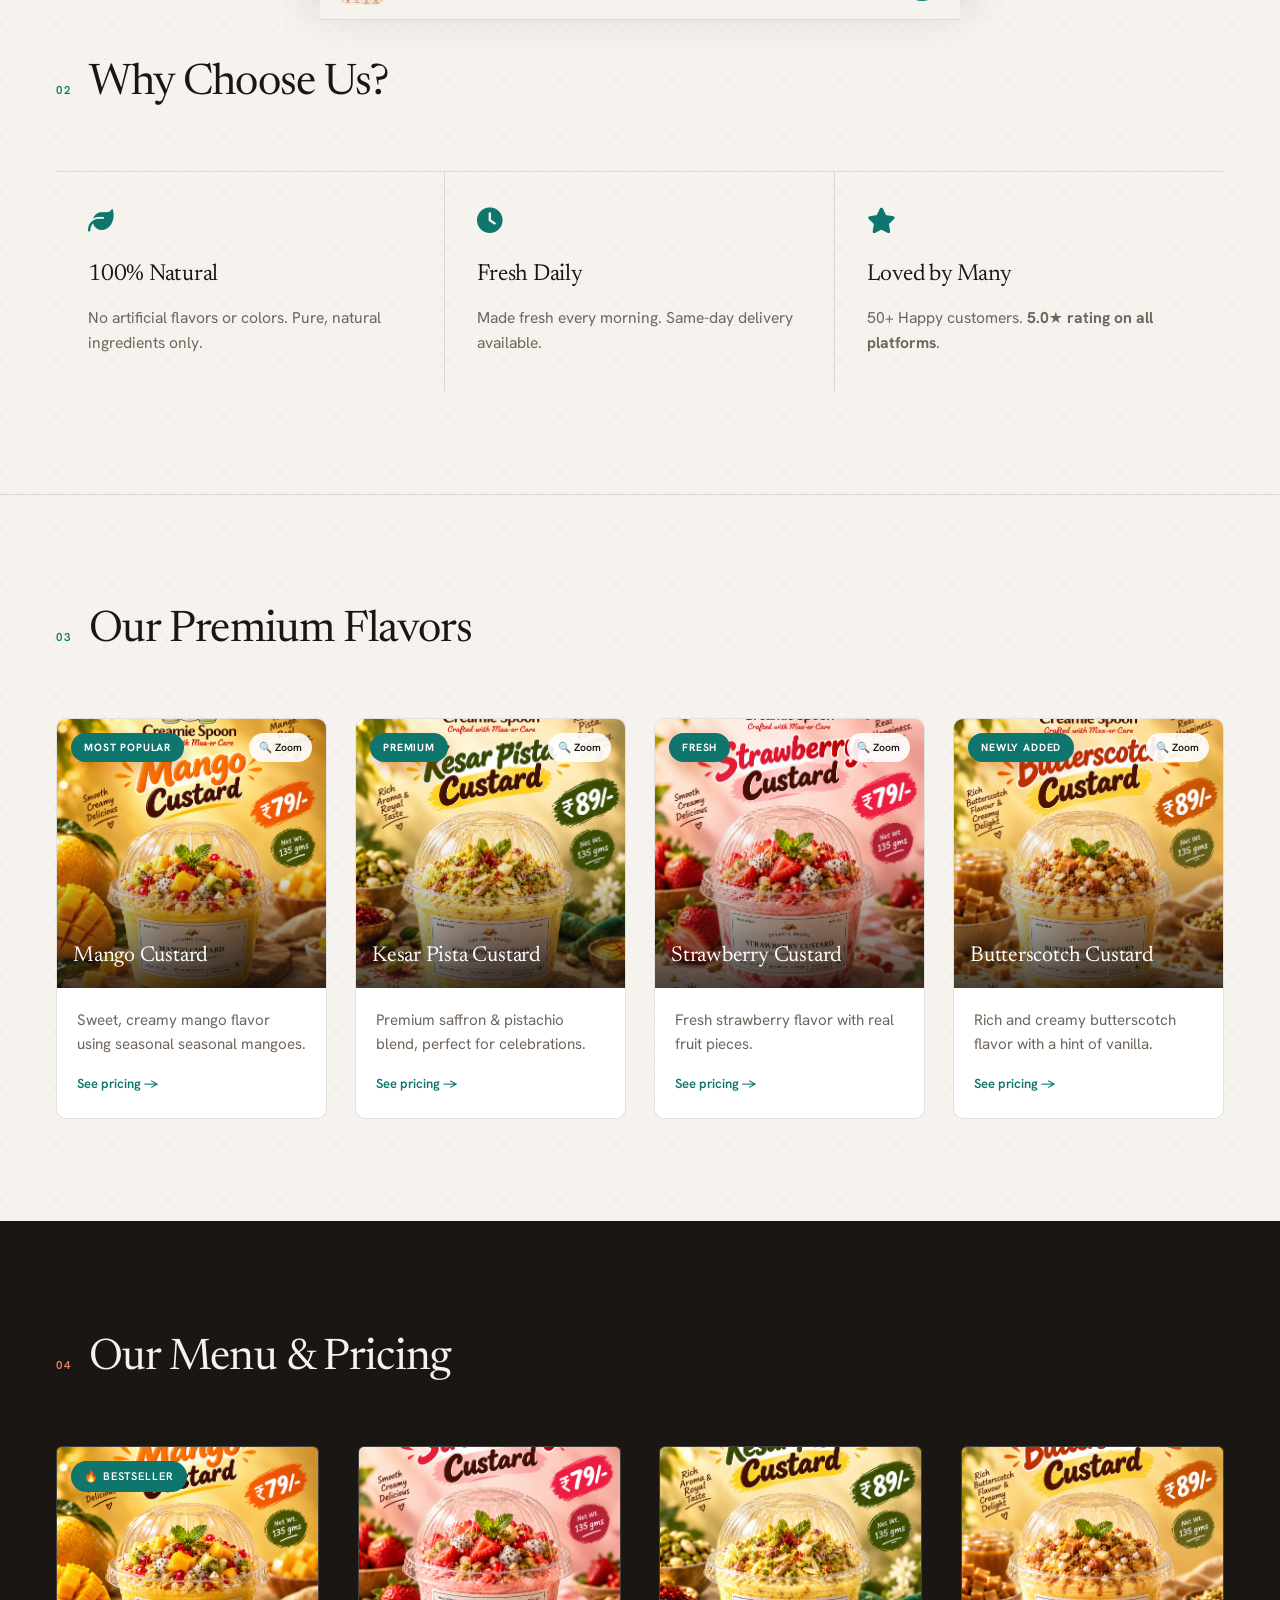
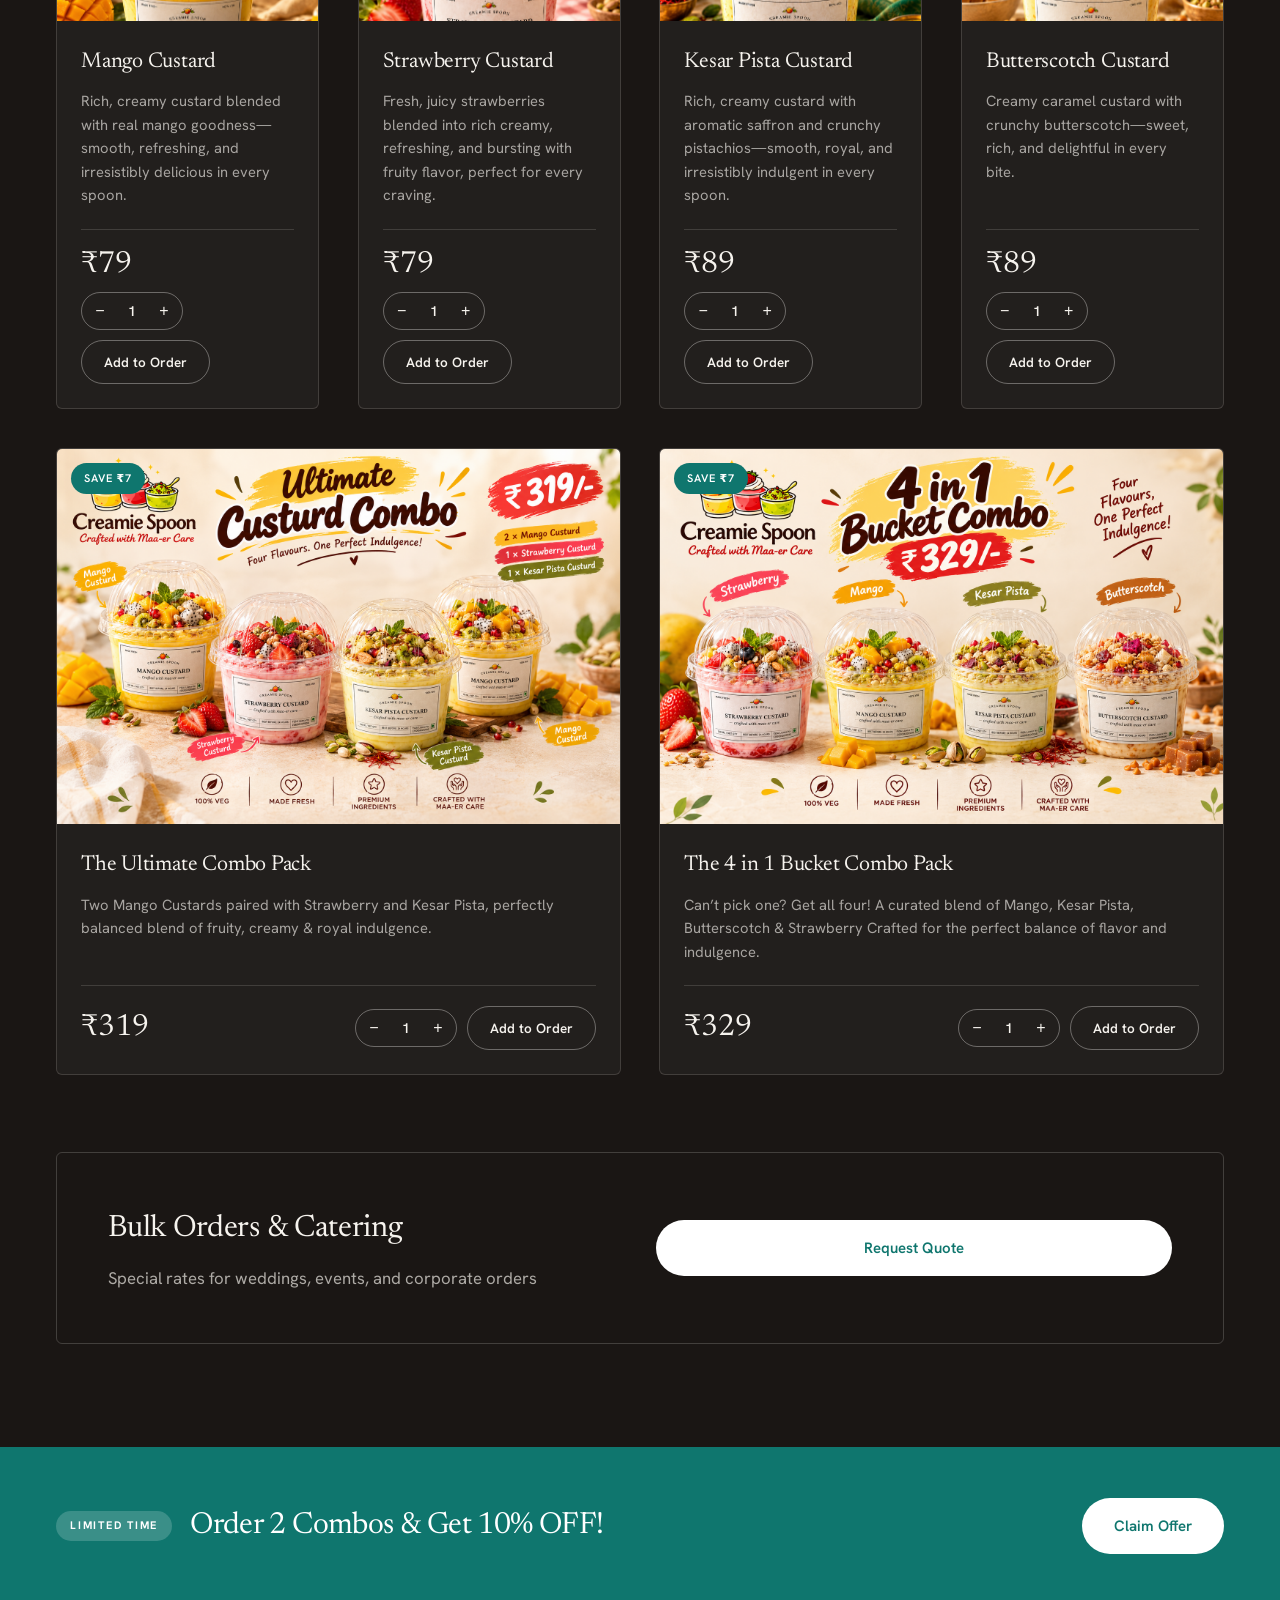
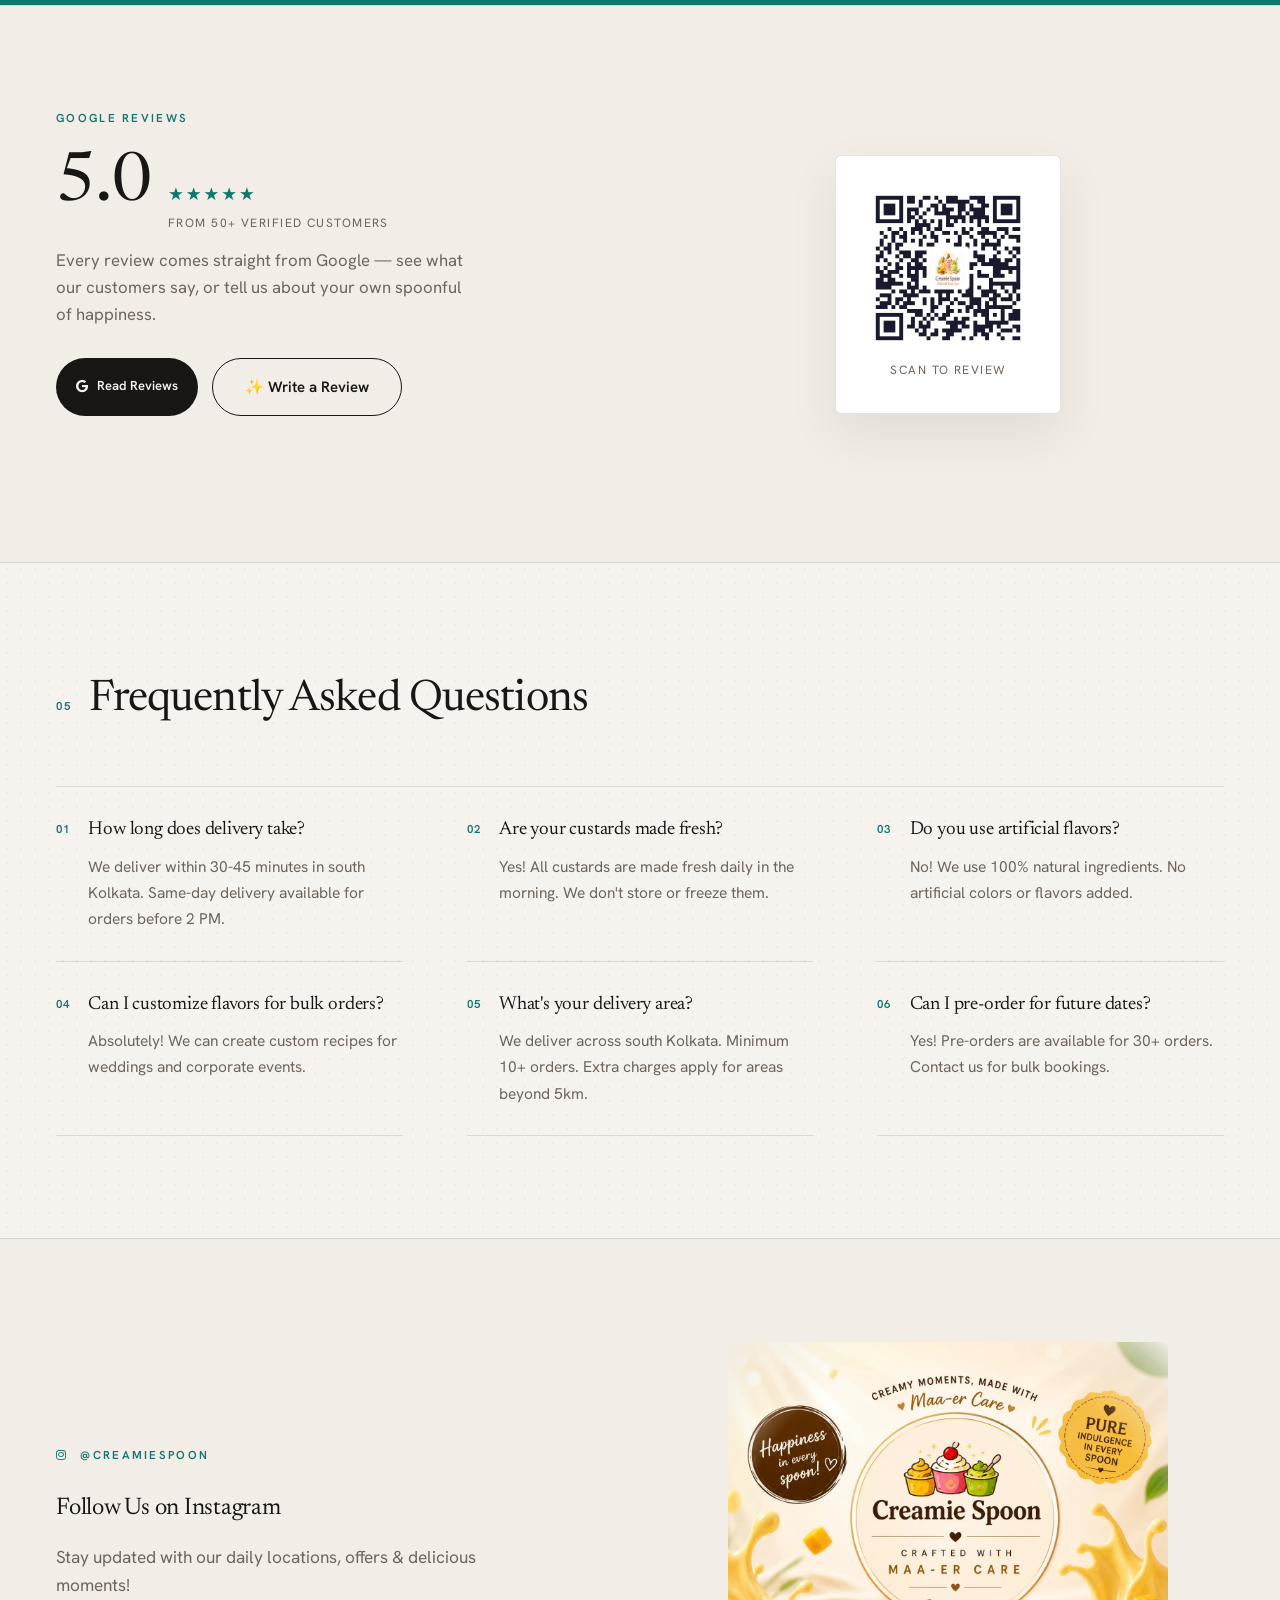
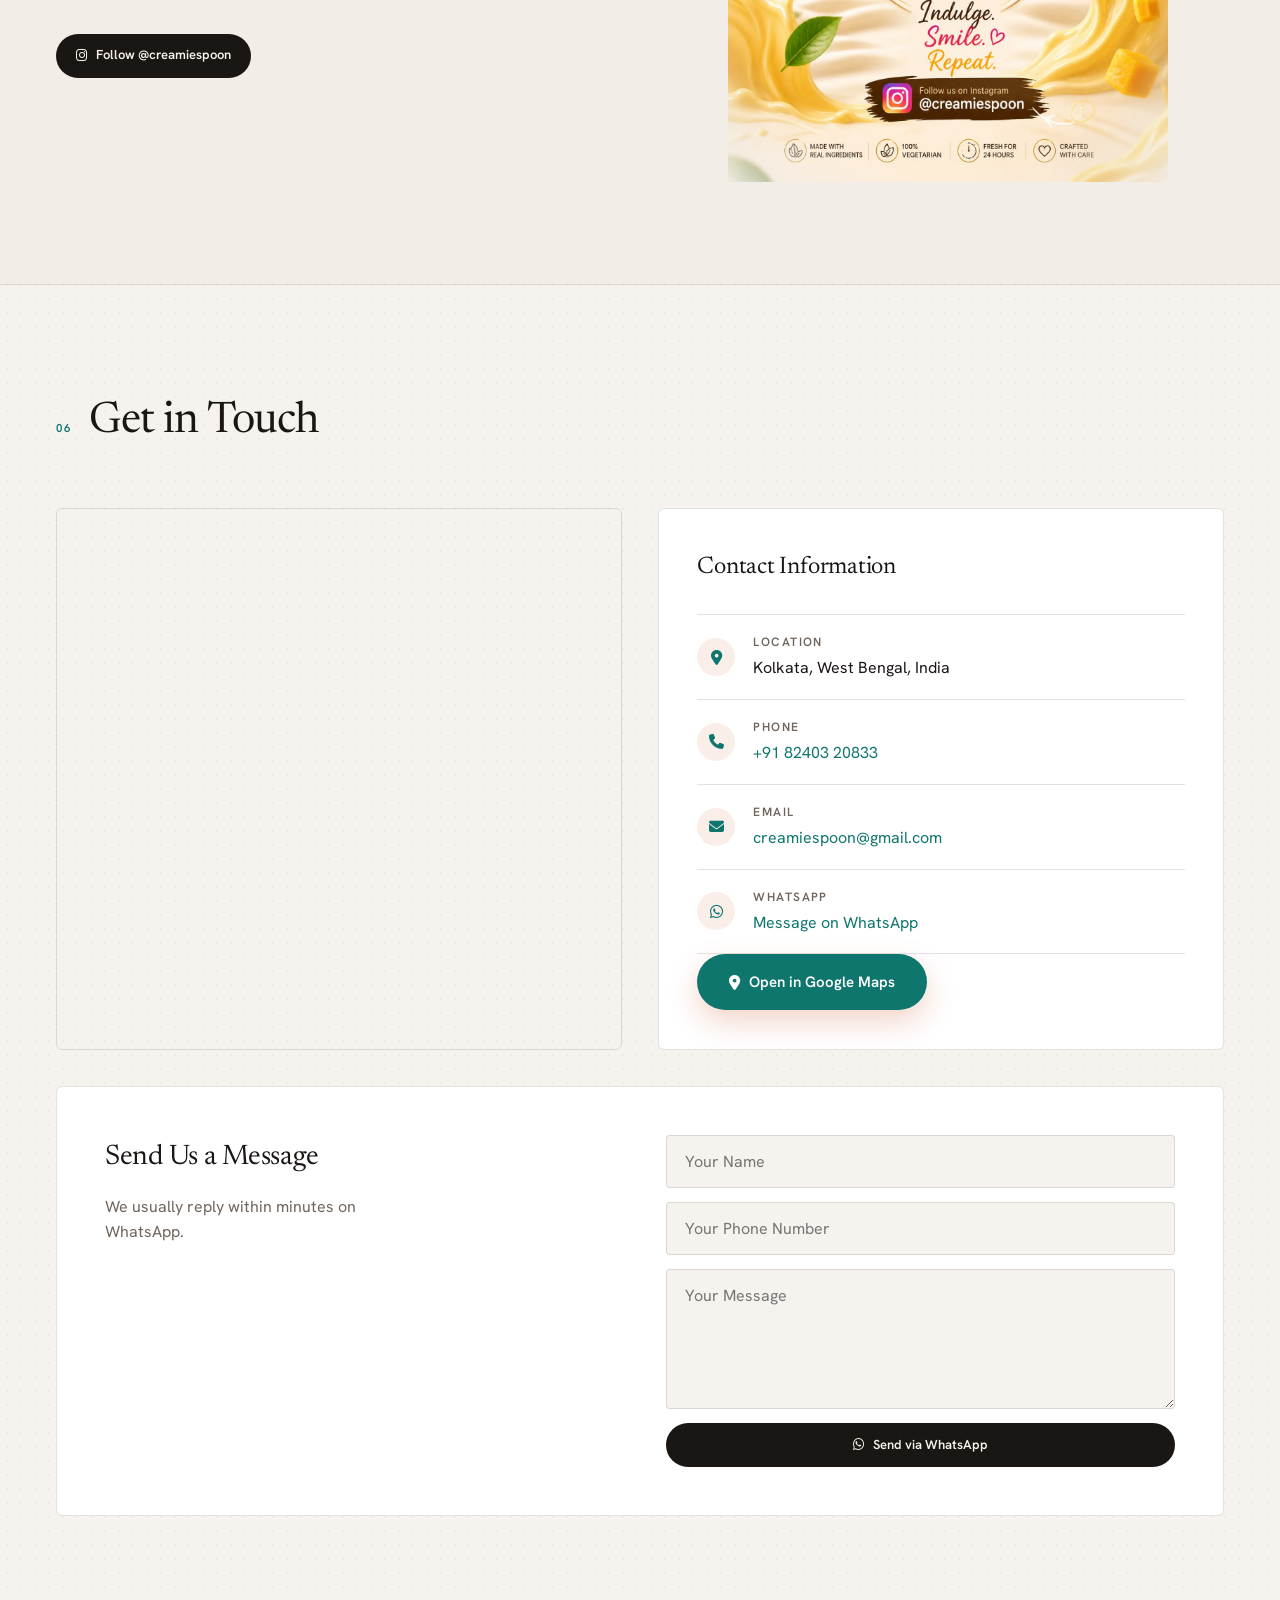
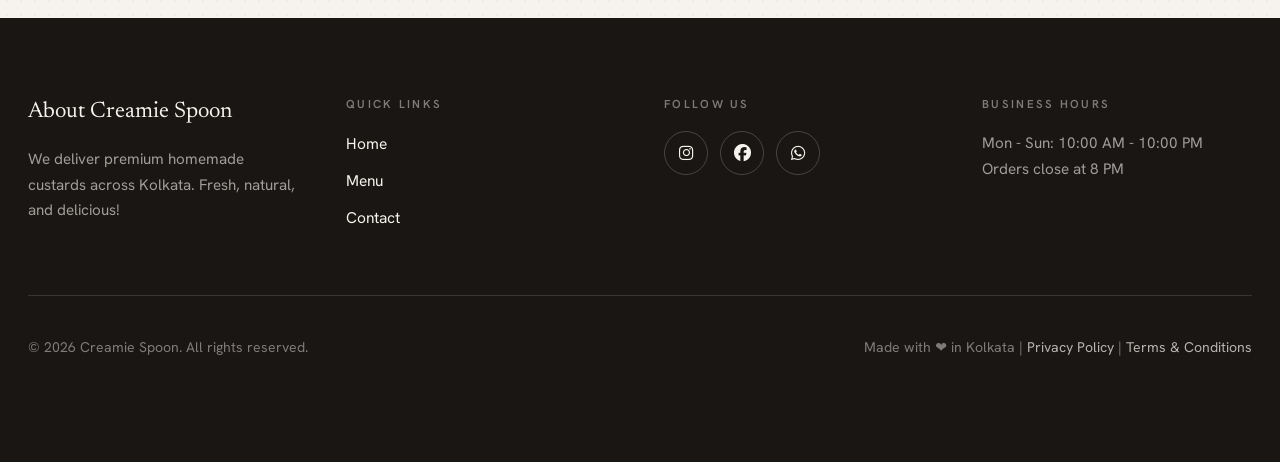
==== commit bc88312f: "change" ====
--- a/index.html
+++ b/index.html
@@ -2,7 +2,6 @@
 <html lang="en">
 
 <head>
-<<<<<<< HEAD
   <meta charset="UTF-8">
   <meta name="viewport" content="width=device-width, initial-scale=1.0, viewport-fit=cover">
   <meta name="theme-color" content="#1A1614">
@@ -23,26 +22,6 @@
   <meta property="og:url" content="https://creamiespoon.com/">
   <meta name="twitter:card" content="summary_large_image">
   <script type="application/ld+json">
-=======
-<meta charset="UTF-8">
-<meta name="viewport" content="width=device-width, initial-scale=1.0, viewport-fit=cover">
-<meta name="theme-color" content="#1A1614">
-<title>Creamie Spoon | Fresh Homemade Custards in Kolkata</title>
-<meta name="description" content="Homemade custard delivery in South Kolkata — fresh Mango, Strawberry, Kesar Pista & Butterscotch custards from Creamie Spoon. Bulk orders for events. Starting at ₹79.">
- <!-- <meta name="description"
-    content="Creamie Spoon delivers premium custards in Kolkata. Fresh Mango, Strawberry, and Kesar Pista flavors. Accepting bulk orders for events, custard Kolkata, homemade custard, dessert delivery, mango custard, kesar pista, strawberry custard, custerd near me, event catering, premium desserts, fresh custard delivery, custard in kolkata, best custard, custard flavors, bulk custard orders, wedding desserts, corporate catering, natural ingredients, same-day delivery, south Kolkata custard, custard combos, dessert menu, verified reviews, customer testimonials, limited time offer, follow on Instagram, contact us, order now, call us, premium quality custard, fresh daily custard, natural flavors, quick delivery, loved by customers, 100% natural custard, authentic taste custard, custom orders custard, pre-order custard, delivery area Kolkata, natural flavored custard, summer special desserts, best custard in Kolkata, best ready-to-eat custard in Kolkata, fresh custard delivery, premium quality custard, natural ingredients custard, event catering desserts, wedding desserts Kolkata, corporate catering desserts, same-day delivery custard, south Kolkata dessert delivery, custard combos Kolkata, verified reviews custard, customer testimonials custard, limited time offer desserts, follow on Instagram custard, contact us custard, order now custard, call us custard">-->
-<meta name="keywords" content="Ice Cream in kolkata, IceCream in kolkata, organic dessert in molkata,custard Kolkata, homemade custard, dessert delivery, mango custard, kesar pista, strawberry custard, custerd near me, event catering, premium desserts, fresh custard delivery, custard in kolkata, best ready-to-eat custard, custard flavors, bulk custard orders, wedding desserts, corporate catering, natural ingredients, same-day delivery, south Kolkata custard, custard combos, dessert menu, verified reviews, customer testimonials, limited time offer, follow on Instagram, contact us, order now, call us, premium quality custard, fresh daily custard, natural flavors, quick delivery, loved by customers, 100% natural custard,
- authentic taste custard,custom orders custard,pre-ordercustard,custard delivery area Kolkata, nearest dessert place near kolkata, dessert spoon, custard spoon, deserts near me, spoon dessert, creamy spoon menu, creamy spoon custard, creamy spoon kolkata, creamy spoon desserts, creamy spoon flavors, creamy spoon reviews, creamy spoon contact, creamy spoon order, creamy spoon call, creamy spoon premium quality custard, creamy spoon fresh daily custard, creamy spoon natural flavors, creamy spoon quick delivery, creamy spoon, 100% natural custard, authentic taste custard, custom orders custard, pre-order custard, creamie, Creamy Spoon kolkata, creamy spoon | fresh homemade custard in kolkata">
-<link rel="icon" type="image/png" href="assets/favicon.png">
-<link rel="apple-touch-icon" href="assets/favicon.png">
-<meta property="og:type" content="business.business">
-<meta property="og:title" content="Creamie Spoon - Premium Custard first in Kolkata">
-<meta property="og:description" content="Homemade custards serving fresh. Premium quality. Order now!">
-<meta property="og:image" content="assets/family.webp">
-<meta property="og:url" content="https://creamiespoon.com/">
-<meta name="twitter:card" content="summary_large_image">
-<script type="application/ld+json">
->>>>>>> e70253bbd05b37e6cd352c879a1249f5533d5d20
 {"@context":"https://schema.org/","@type":"LocalBusiness","name":"Creamie Spoon","image":"assets/family.webp","description":"Premium homemade custard service in South Kolkata","address":{"@type":"PostalAddress","addressLocality":"South Kolkata","addressRegion":"West Bengal","postalCode":"700094","addressCountry":"IN"},"geo":{"@type":"GeoCoordinates","latitude":22.475095,"longitude":88.385773},"telephone":"+91-8240320833","priceRange":"₹₹","servesCuisine":"Desserts, Custards","areaServed":"South Kolkata","openingHoursSpecification":{"@type":"OpeningHoursSpecification","dayOfWeek":["Monday","Tuesday","Wednesday","Thursday","Friday","Saturday","Sunday"],"opens":"10:00","closes":"22:00"},"sameAs":["https://instagram.com/creamiespoon","https://facebook.com/creamiespoon"],"aggregateRating":{"@type":"AggregateRating","ratingValue":"5.0","ratingCount":"150"}}
 </script>
   <script type="application/ld+json">
@@ -76,7 +55,6 @@
       <!-- <div style="display:flex;align-items:center;gap:8px;flex-shrink:0">
       <a href="https://wa.me/918240320833" target="_blank" class="btn btn-dark nav-order-btn"><i class="fab fa-whatsapp"></i> Order Now</a>
       <button class="menu-toggle" id="menuToggle" aria-label="Menu"><span></span><span></span><span></span></button>
-<<<<<<< HEAD
     </div> -->
       <div class="nav-social">
         <a href="https://facebook.com/creamiespoon" target="_blank" rel="noopener" title="Facebook"
@@ -85,26 +63,6 @@
           aria-label="Instagram"><i class="fab fa-instagram"></i></a>
         <a href="https://wa.me/918240320833" target="_blank" rel="noopener" title="WhatsApp" aria-label="WhatsApp"><i
             class="fab fa-whatsapp"></i></a>
-=======
-    </div>
-  </div>
-</header>
-
-<section id="home" class="hero">
-  <div class="hero-grid">
-    <div>
-      <div class="eyebrow"><span class="rule"></span><span>First in South Kolkata</span></div>
-      <h1 class="hero-anim" style="animation-delay:.05s">Happiness in<br><em>Every Spoon</em></h1>
-      <p class="hero-anim" style="animation-delay:.15s">Starting at ₹79 | Find Us Near You Today 🍨</p>
-      <div class="hero-buttons hero-anim" style="animation-delay:.25s">
-        <a href="#menu" class="btn btn-accent">Order Now</a>
-        <a href="tel:+918240320833" class="btn btn-outline">Call Us</a>
-      </div>
-      <div class="hero-stats">
-        <div><div class="stat-num">150+</div><div class="stat-label">Happy Customers</div></div>
-        <div><div class="stat-num">5.0 ★</div><div class="stat-label">Rating</div></div>
-        <div><div class="stat-num">Same Day</div><div class="stat-label">Making &amp; Serving</div></div>
->>>>>>> e70253bbd05b37e6cd352c879a1249f5533d5d20
       </div>
     </div>
   </header>
@@ -196,7 +154,6 @@
     </div>
   </section>
 
-<<<<<<< HEAD
   <section id="flavors" class="section reveal">
     <div class="container">
       <div class="section-head"><span class="num">03</span>
@@ -205,13 +162,6 @@
       <div class="flavors-grid" id="flavorsGrid"></div>
     </div>
   </section>
-=======
-<div class="sticky-bar">
-  <div class="sticky-info" id="stickyInfo"><div class="sticky-price">From ₹79</div><div class="sticky-sub">Fresh daily · South Kolkata</div></div>
-  <a href="#menu" class="btn btn-outline">Menu</a>
-  <button class="btn btn-accent" id="stickyOrder"><i class="fab fa-whatsapp"></i> Order</button>
-</div>
->>>>>>> e70253bbd05b37e6cd352c879a1249f5533d5d20
 
   <section id="menu" class="section menu-section reveal">
     <div class="container">
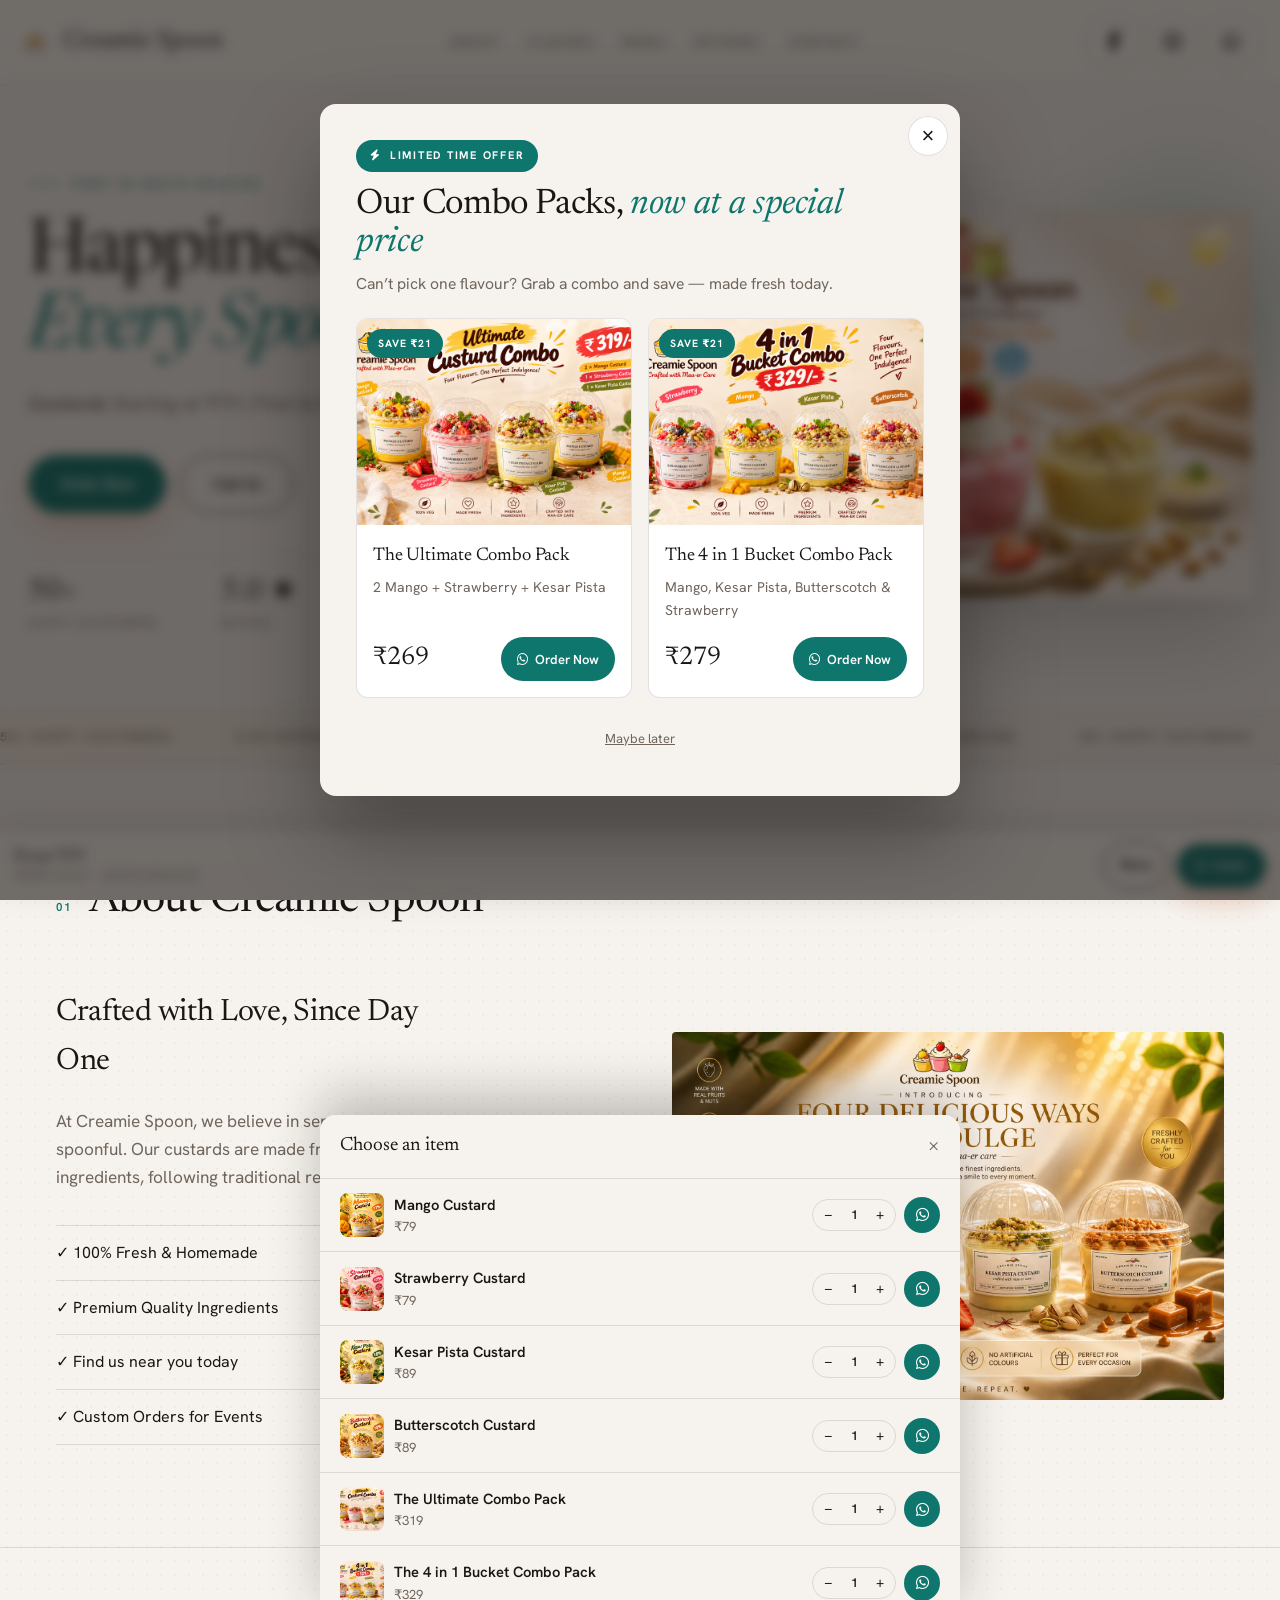
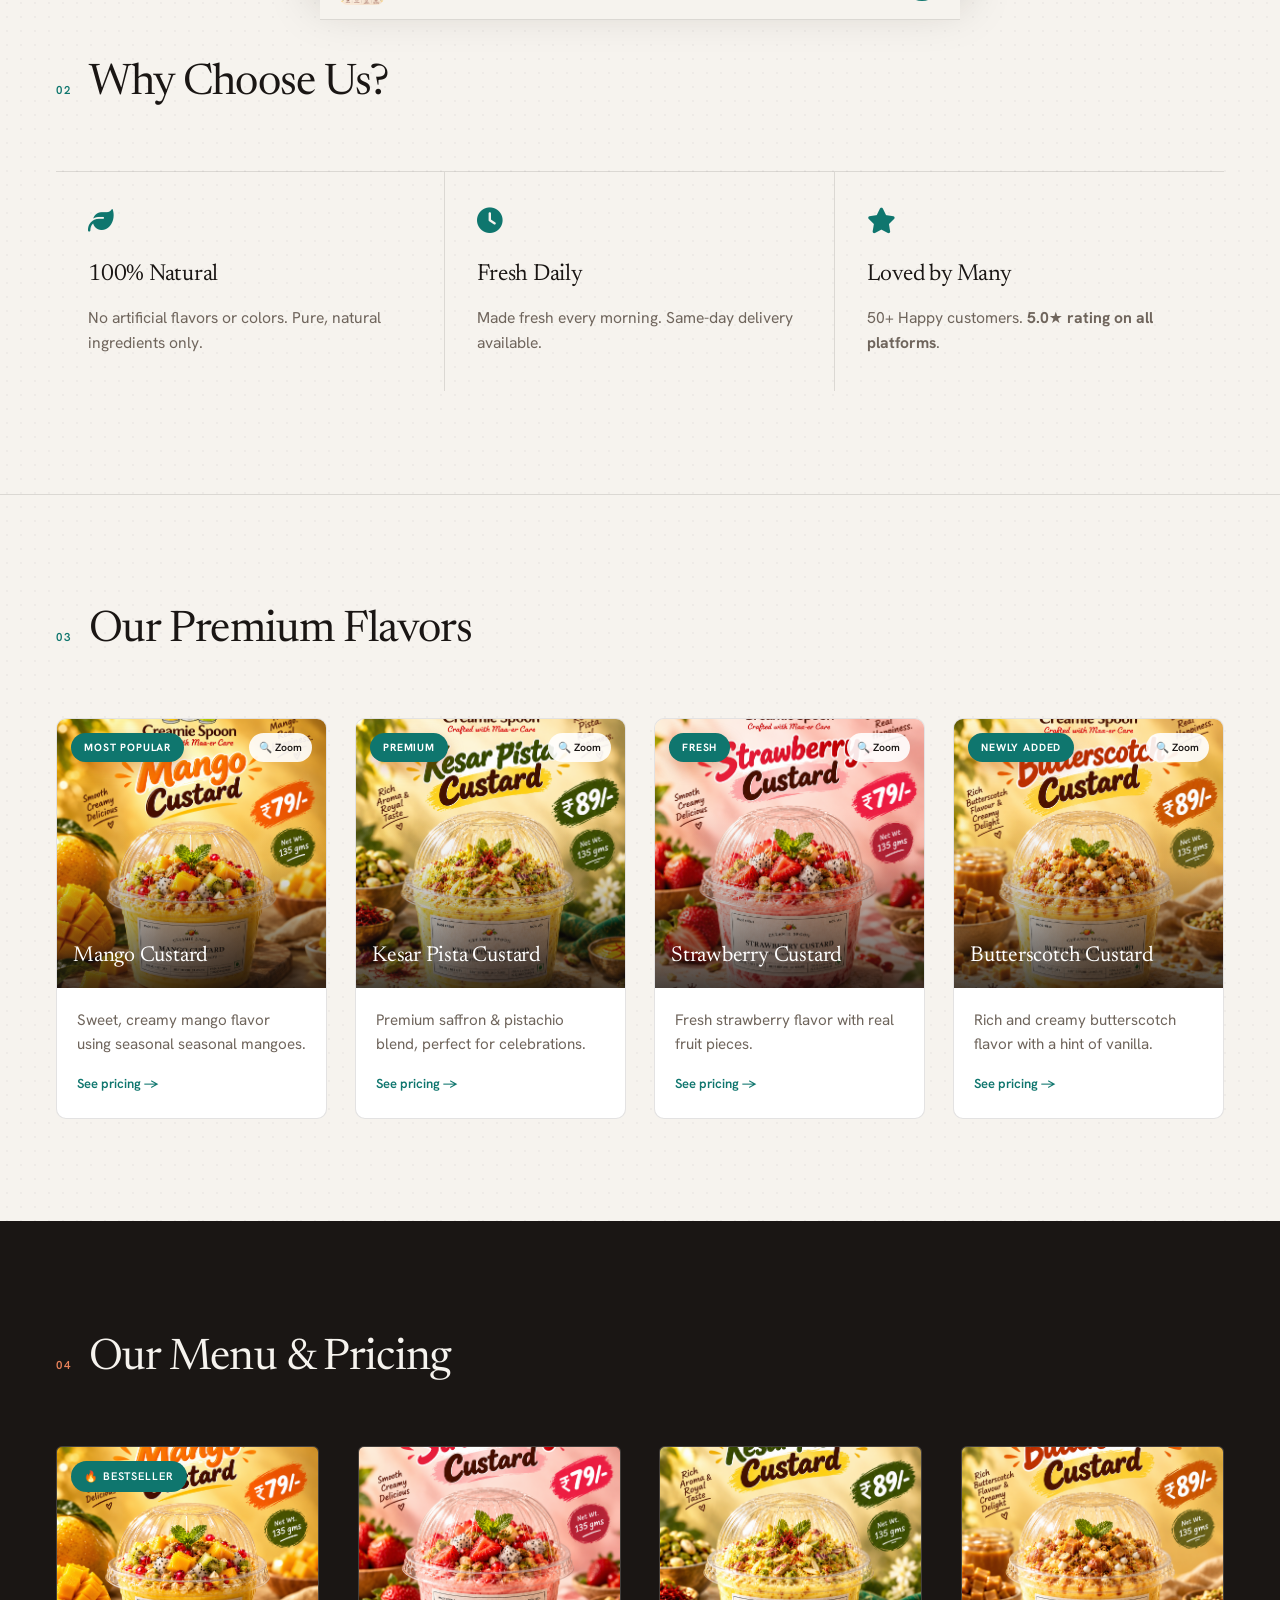
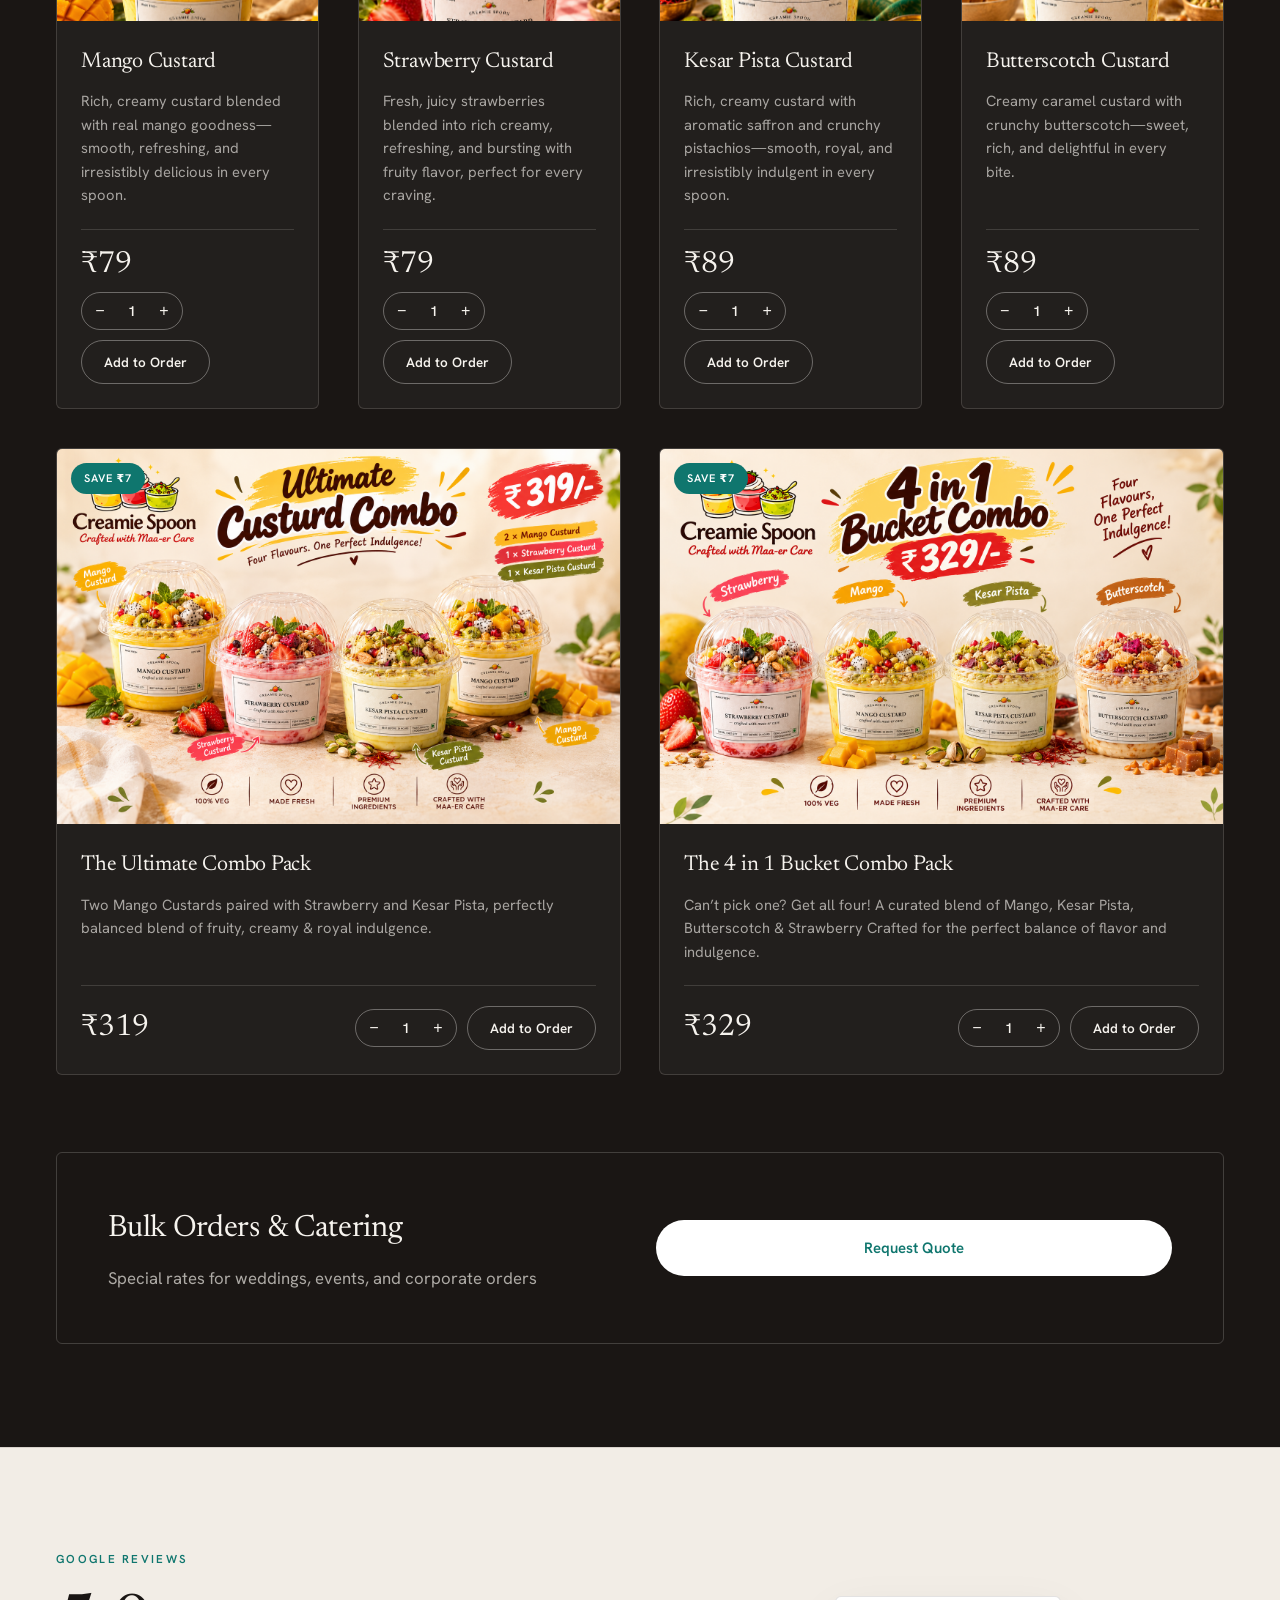
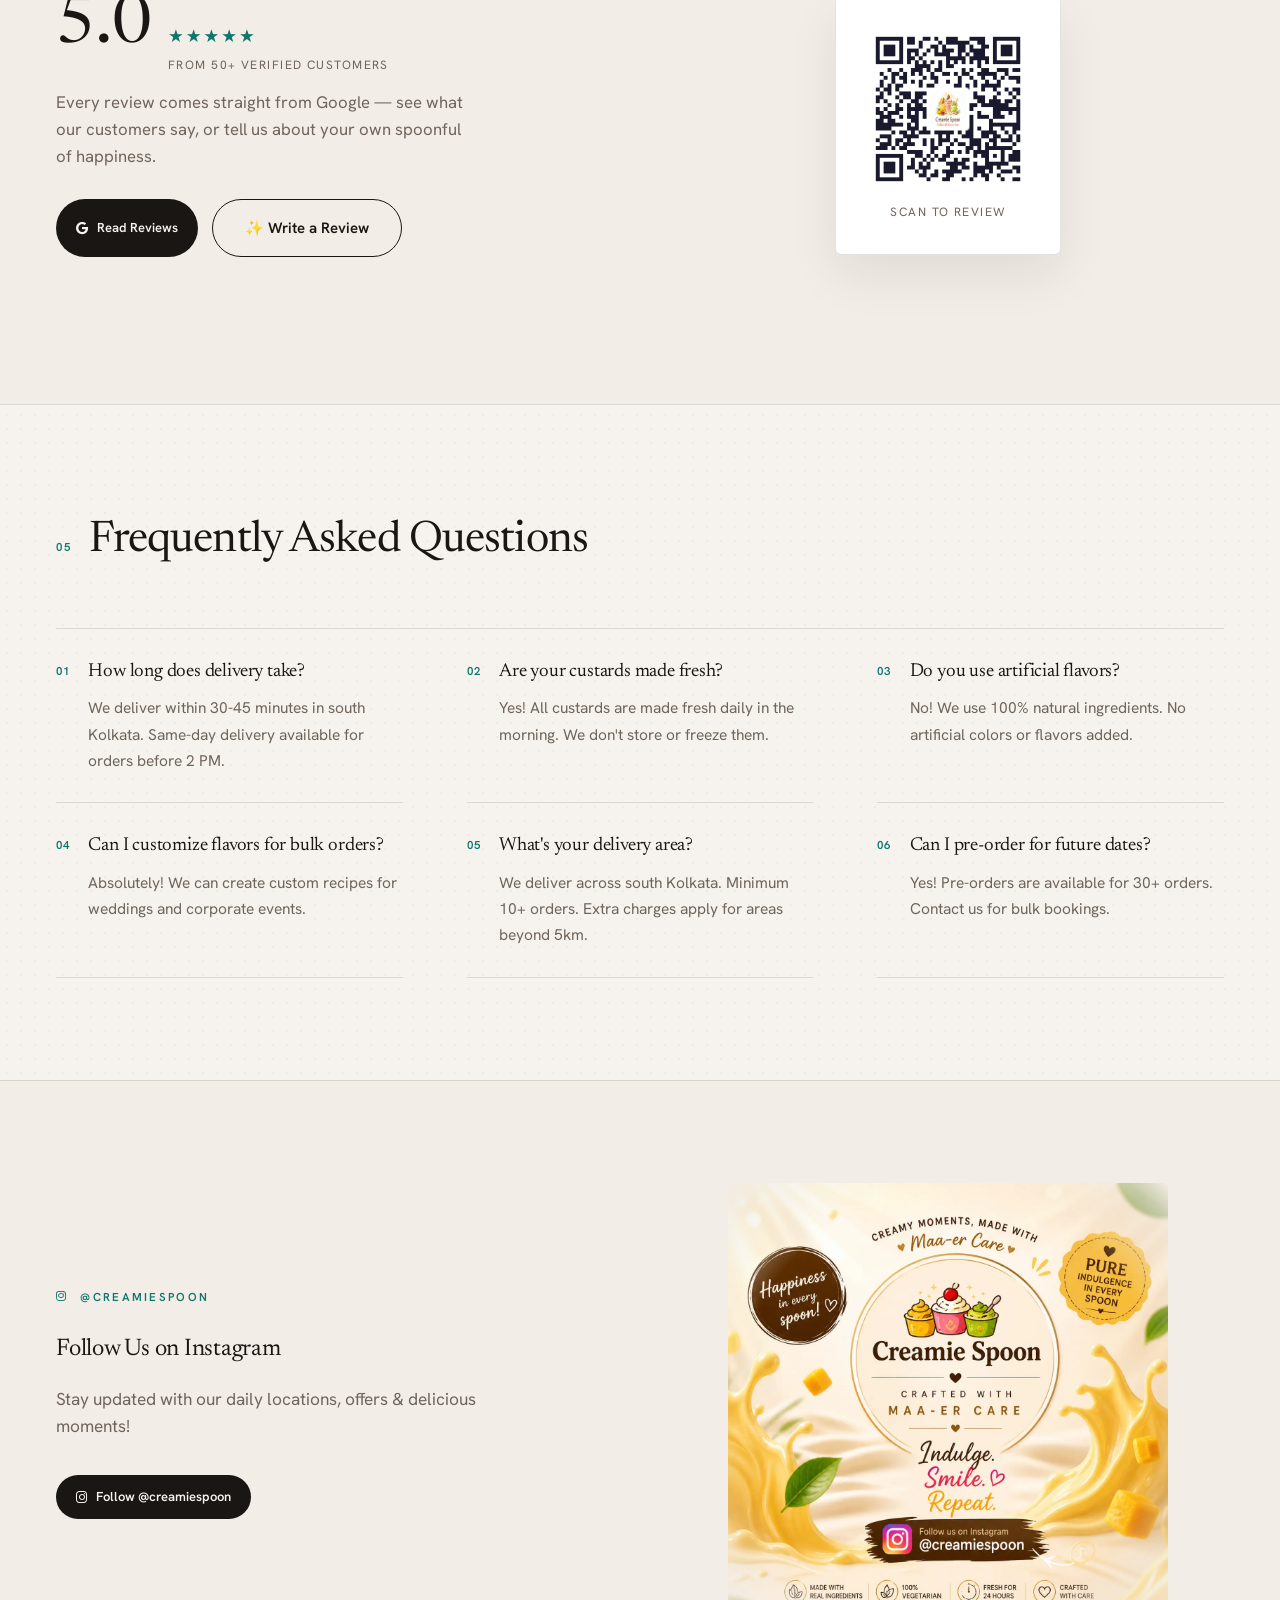
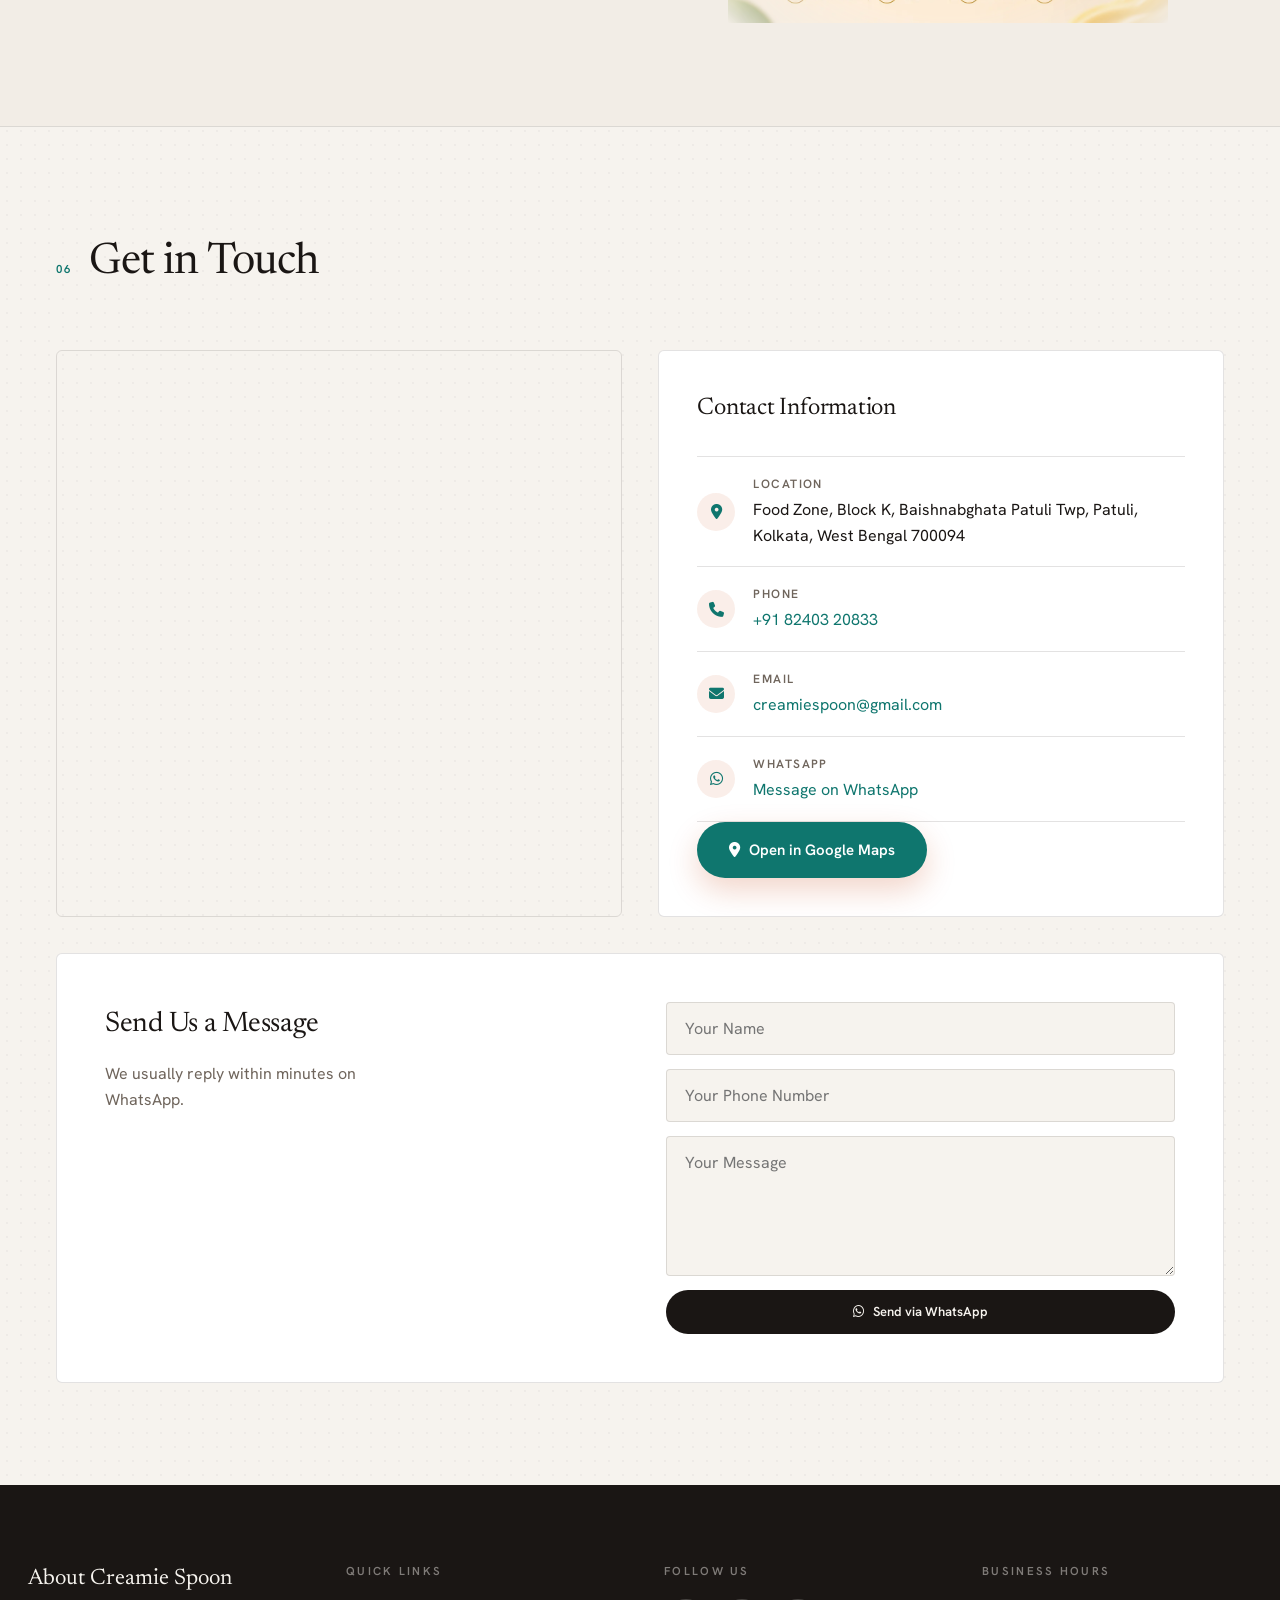
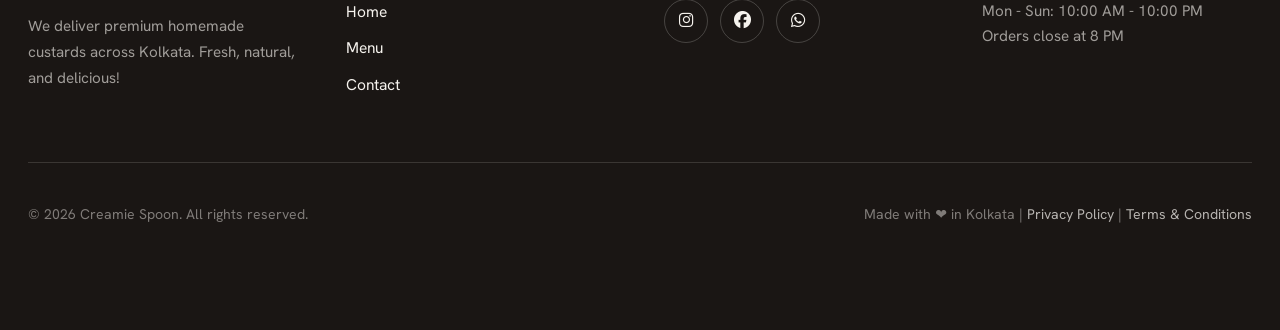
==== commit ef61564b: "Add files via upload" ====
--- a/index.html
+++ b/index.html
@@ -21,7 +21,7 @@
   <meta property="og:image" content="assets/family.webp">
   <meta property="og:url" content="https://creamiespoon.com/">
   <meta name="twitter:card" content="summary_large_image">
-  <script type="application/ld+json">
+  <script type="application/ld+json"> 
 {"@context":"https://schema.org/","@type":"LocalBusiness","name":"Creamie Spoon","image":"assets/family.webp","description":"Premium homemade custard service in South Kolkata","address":{"@type":"PostalAddress","addressLocality":"South Kolkata","addressRegion":"West Bengal","postalCode":"700094","addressCountry":"IN"},"geo":{"@type":"GeoCoordinates","latitude":22.475095,"longitude":88.385773},"telephone":"+91-8240320833","priceRange":"₹₹","servesCuisine":"Desserts, Custards","areaServed":"South Kolkata","openingHoursSpecification":{"@type":"OpeningHoursSpecification","dayOfWeek":["Monday","Tuesday","Wednesday","Thursday","Friday","Saturday","Sunday"],"opens":"10:00","closes":"22:00"},"sameAs":["https://instagram.com/creamiespoon","https://facebook.com/creamiespoon"],"aggregateRating":{"@type":"AggregateRating","ratingValue":"5.0","ratingCount":"150"}}
 </script>
   <script type="application/ld+json">
@@ -32,6 +32,8 @@
     rel="stylesheet">
   <link rel="stylesheet" href="https://cdnjs.cloudflare.com/ajax/libs/font-awesome/6.4.0/css/all.min.css">
   <link rel="stylesheet" href="style.css">
+  <link rel="stylesheet" href="puja.css">
+  <script src="puja.js"></script>
   <script src="analytics.js" defer></script>
 </head>
 
@@ -180,14 +182,14 @@
     </div>
   </section>
 
-  <section class="cta-banner">
+  <!-- <section class="cta-banner">
     <div class="container cta-inner">
       <div class="cta-copy"><span class="eyebrow-light">Limited Time</span>
         <h2>Order 2 Combos &amp; Get 10% OFF!</h2>
       </div>
       <a href="#menu" class="btn btn-light">Claim Offer</a>
     </div>
-  </section>
+  </section> -->
 
   <section id="testimonials" class="section reviews-section reveal">
     <div class="container reviews-grid">
@@ -253,7 +255,7 @@
           <div class="info-list">
             <div class="info-item"><i class="fas fa-map-marker-alt"></i>
               <div><strong>Location</strong>
-                <p>Kolkata, West Bengal, India</p>
+                <p>Food Zone, Block K, Baishnabghata Patuli Twp, Patuli, Kolkata, West Bengal 700094</p>
               </div>
             </div>
             <div class="info-item"><i class="fas fa-phone"></i>
@@ -350,6 +352,7 @@
   </div>
 
   <script src="script.js" defer></script>
+  <script src="offer-popup.js" defer></script>
 </body>
 
 </html>
--- a/puja.css
+++ b/puja.css
@@ -0,0 +1,427 @@
+/* ===== DURGA PUJA FESTIVE THEME =====
+   Every rule is scoped under html.puja — puja.js adds that class only during the festive dates.
+   Outside those dates this file does nothing. */
+
+html.puja {
+  --accent: #B4232A;
+  --paper: #FFF6E8;
+  --gold: #D99A1E;
+  --maroon: #4A1014;
+  --bn: 'Tiro Bangla', 'Newsreader', Georgia, serif
+}
+
+.puja body {
+  background-image: radial-gradient(rgba(180, 35, 42, .05) 1px, transparent 1px)
+}
+
+.puja .scroll-progress {
+  background: linear-gradient(90deg, var(--accent), var(--gold))
+}
+
+/* top greeting ribbon */
+.pj-ribbon {
+  position: relative;
+  background: var(--maroon);
+  color: #F7E3B5;
+  text-align: center;
+  padding: 10px 20px 14px;
+  font-size: 13px;
+  font-weight: 600;
+  letter-spacing: .06em;
+  display: flex;
+  align-items: center;
+  justify-content: center;
+  gap: 12px;
+  flex-wrap: wrap
+}
+
+.pj-ribbon::after {
+  content: '';
+  position: absolute;
+  left: 0;
+  right: 0;
+  bottom: 0;
+  height: 6px;
+  background: repeating-linear-gradient(90deg, var(--gold) 0 10px, var(--accent) 10px 20px)
+}
+
+.pj-ribbon [lang="bn"] {
+  font-family: var(--bn);
+  font-size: 17px;
+  letter-spacing: 0;
+  color: var(--gold)
+}
+
+.pj-ribbon i {
+  color: var(--gold)
+}
+
+/* navbar trim */
+.puja .navbar {
+  background: rgba(255, 246, 232, .9);
+  border-bottom: 2px solid var(--gold)
+}
+
+.puja .nav-social a:hover,
+.puja .nav-social a:focus-visible {
+  box-shadow: 0 10px 22px rgba(180, 35, 42, .32)
+}
+
+/* buttons */
+.puja .btn-accent {
+  box-shadow: 0 12px 30px rgba(180, 35, 42, .25), inset 0 -3px 0 rgba(217, 154, 30, .55)
+}
+
+/* hero */
+.puja .hero {
+  position: relative;
+  background: radial-gradient(ellipse at 78% 40%, rgba(217, 154, 30, .14), transparent 62%)
+}
+
+.pj-greet {
+  display: flex;
+  align-items: center;
+  gap: 14px;
+  margin-bottom: 18px;
+  flex-wrap: wrap
+}
+
+.pj-greet [lang="bn"] {
+  font-family: var(--bn);
+  font-size: clamp(1.7rem, 3.4vw, 2.4rem);
+  line-height: 1.2;
+  color: var(--accent)
+}
+
+.pj-greet small {
+  font-size: 11.5px;
+  font-weight: 700;
+  letter-spacing: .2em;
+  text-transform: uppercase;
+  color: var(--maroon);
+  border: 1px solid var(--gold);
+  border-radius: 999px;
+  padding: 5px 12px;
+  display: inline-flex;
+  align-items: center;
+  gap: 8px
+}
+
+.pj-greet small i {
+  color: var(--accent)
+}
+
+.puja .glow {
+  background: var(--gold);
+  opacity: .22
+}
+
+.puja .frame {
+  border: 2px solid var(--gold);
+  opacity: .6
+}
+
+.pj-mandala {
+  position: absolute;
+  left: 50%;
+  top: 50%;
+  width: 128%;
+  aspect-ratio: 1;
+  translate: -50% -50%;
+  color: var(--gold);
+  opacity: .55;
+  pointer-events: none;
+  animation: pjSpin 90s linear infinite
+}
+
+.pj-mandala svg {
+  width: 100%;
+  height: 100%;
+  display: block
+}
+
+@keyframes pjSpin {
+  to {
+    rotate: 360deg
+  }
+}
+
+/* Maa Durga faded background: left edge to middle of the hero */
+.puja .hero-grid {
+  position: relative;
+  z-index: 1
+}
+
+.pj-durga-bg {
+  position: absolute;
+  z-index: 0;
+  top: 0;
+  bottom: 0;
+  left: 0;
+  width: 50%;
+  pointer-events: none;
+  background-size: cover;
+  background-position: center top;
+  background-repeat: no-repeat;
+  opacity: .30;
+  -webkit-mask-image: linear-gradient(to right, #000 55%, transparent 100%), linear-gradient(to bottom, #000 70%, transparent 100%);
+  -webkit-mask-composite: source-in;
+  mask-image: linear-gradient(to right, #000 55%, transparent 100%), linear-gradient(to bottom, #000 70%, transparent 100%);
+  mask-composite: intersect
+}
+
+.pj-durga-empty {
+  opacity: 1;
+  -webkit-mask-image: none;
+  mask-image: none;
+  border: 2px dashed rgba(180, 35, 42, .3);
+  display: flex;
+  align-items: flex-end;
+  justify-content: flex-start;
+  padding: 16px
+}
+
+.pj-durga-empty span {
+  font-size: 11px;
+  line-height: 1.4;
+  color: rgba(74, 16, 20, .55)
+}
+
+/* shiuli flowers */
+.pj-shiuli {
+  position: absolute;
+  width: 34px;
+  height: 34px;
+  pointer-events: none;
+  z-index: 0;
+  background: url("data:image/svg+xml,%3Csvg xmlns='http://www.w3.org/2000/svg' viewBox='0 0 40 40'%3E%3Cg fill='%23fff' stroke='%23E2CFAE' stroke-width='.7'%3E%3Cellipse cx='20' cy='10.5' rx='4.8' ry='8.5'/%3E%3Cellipse cx='20' cy='10.5' rx='4.8' ry='8.5' transform='rotate(72 20 20)'/%3E%3Cellipse cx='20' cy='10.5' rx='4.8' ry='8.5' transform='rotate(144 20 20)'/%3E%3Cellipse cx='20' cy='10.5' rx='4.8' ry='8.5' transform='rotate(216 20 20)'/%3E%3Cellipse cx='20' cy='10.5' rx='4.8' ry='8.5' transform='rotate(288 20 20)'/%3E%3C/g%3E%3Ccircle cx='20' cy='20' r='4' fill='%23E8731A'/%3E%3C/svg%3E") center/contain no-repeat;
+  filter: drop-shadow(0 3px 4px rgba(74, 16, 20, .15));
+  animation: pjSway 6s ease-in-out infinite
+}
+
+@keyframes pjSway {
+  0%, 100% { transform: rotate(var(--r, 0deg)) translateY(0) }
+  50% { transform: rotate(calc(var(--r, 0deg) + 14deg)) translateY(-6px) }
+}
+
+/* ticker */
+.puja .ticker {
+  background: var(--maroon);
+  border-color: var(--gold)
+}
+
+.puja .ticker-track span {
+  color: #F7E3B5;
+  display: inline-flex;
+  align-items: center;
+  gap: 14px
+}
+
+.puja .ticker-track span::before {
+  content: '';
+  width: 18px;
+  height: 18px;
+  flex-shrink: 0;
+  background: url("data:image/svg+xml,%3Csvg xmlns='http://www.w3.org/2000/svg' viewBox='0 0 40 40'%3E%3Cg fill='%23fff'%3E%3Cellipse cx='20' cy='10.5' rx='4.8' ry='8.5'/%3E%3Cellipse cx='20' cy='10.5' rx='4.8' ry='8.5' transform='rotate(72 20 20)'/%3E%3Cellipse cx='20' cy='10.5' rx='4.8' ry='8.5' transform='rotate(144 20 20)'/%3E%3Cellipse cx='20' cy='10.5' rx='4.8' ry='8.5' transform='rotate(216 20 20)'/%3E%3Cellipse cx='20' cy='10.5' rx='4.8' ry='8.5' transform='rotate(288 20 20)'/%3E%3C/g%3E%3Ccircle cx='20' cy='20' r='4' fill='%23E8731A'/%3E%3C/svg%3E") center/contain no-repeat
+}
+
+/* section dividers: alpona dot strip instead of a plain line */
+.puja .section {
+  border-top: 0;
+  background-image: url("data:image/svg+xml,%3Csvg xmlns='http://www.w3.org/2000/svg' width='60' height='16' viewBox='0 0 60 16'%3E%3Cg fill='%23B4232A'%3E%3Ccircle cx='30' cy='8' r='2.2'/%3E%3Ccircle cx='0' cy='8' r='1.4'/%3E%3Ccircle cx='60' cy='8' r='1.4'/%3E%3C/g%3E%3Cg fill='none' stroke='%23D99A1E' stroke-width='1.2'%3E%3Cpath d='M30 1.5c4 3 4 10 0 13c-4-3-4-10 0-13z'/%3E%3Cpath d='M7 8h14M39 8h14'/%3E%3C/g%3E%3C/svg%3E");
+  background-repeat: repeat-x;
+  background-position: top center;
+  background-size: 60px 16px
+}
+
+.puja .section-head .num {
+  display: inline-flex;
+  align-items: center;
+  gap: 8px
+}
+
+.puja .section-head .num::before {
+  content: '';
+  width: 20px;
+  height: 20px;
+  background: url("data:image/svg+xml,%3Csvg xmlns='http://www.w3.org/2000/svg' viewBox='0 0 40 40'%3E%3Cg fill='%23fff' stroke='%23C9A56A' stroke-width='1'%3E%3Cellipse cx='20' cy='10.5' rx='4.8' ry='8.5'/%3E%3Cellipse cx='20' cy='10.5' rx='4.8' ry='8.5' transform='rotate(72 20 20)'/%3E%3Cellipse cx='20' cy='10.5' rx='4.8' ry='8.5' transform='rotate(144 20 20)'/%3E%3Cellipse cx='20' cy='10.5' rx='4.8' ry='8.5' transform='rotate(216 20 20)'/%3E%3Cellipse cx='20' cy='10.5' rx='4.8' ry='8.5' transform='rotate(288 20 20)'/%3E%3C/g%3E%3Ccircle cx='20' cy='20' r='4' fill='%23E8731A'/%3E%3C/svg%3E") center/contain no-repeat
+}
+
+/* about */
+.puja .check-list li {
+  border-color: rgba(217, 154, 30, .35)
+}
+
+.puja .img-frame {
+  outline: 2px solid var(--gold);
+  outline-offset: 6px;
+  border-radius: 6px
+}
+
+/* why cards: alpona rosette corner */
+.puja .why-grid {
+  border-color: rgba(217, 154, 30, .4)
+}
+
+.puja .why-card {
+  position: relative;
+  border-color: rgba(217, 154, 30, .4)
+}
+
+.puja .why-card::after {
+  content: '';
+  position: absolute;
+  top: 18px;
+  right: 18px;
+  width: 54px;
+  height: 54px;
+  opacity: .75;
+  background: url("data:image/svg+xml,%3Csvg xmlns='http://www.w3.org/2000/svg' viewBox='0 0 60 60'%3E%3Cg fill='none' stroke='%23D99A1E' stroke-width='1.3'%3E%3Ccircle cx='30' cy='30' r='6'/%3E%3Ccircle cx='30' cy='30' r='26' stroke-dasharray='2 4'/%3E%3Cpath d='M30 8c5 6 5 12 0 16c-5-4-5-10 0-16zM30 52c5-6 5-12 0-16c-5 4-5 10 0 16zM8 30c6-5 12-5 16 0c-4 5-10 5-16 0zM52 30c-6-5-12-5-16 0c4 5 10 5 16 0z'/%3E%3C/g%3E%3Cg fill='%23B4232A'%3E%3Ccircle cx='30' cy='30' r='2.4'/%3E%3Ccircle cx='15' cy='15' r='1.6'/%3E%3Ccircle cx='45' cy='15' r='1.6'/%3E%3Ccircle cx='15' cy='45' r='1.6'/%3E%3Ccircle cx='45' cy='45' r='1.6'/%3E%3C/g%3E%3C/svg%3E") center/contain no-repeat
+}
+
+/* flavors */
+.puja .flavor-card {
+  border-color: rgba(217, 154, 30, .5);
+  transition: box-shadow .3s ease, transform .3s ease
+}
+
+.puja .flavor-card:hover {
+  transform: translateY(-4px);
+  box-shadow: 0 18px 40px rgba(74, 16, 20, .16)
+}
+
+.puja .flavor-badge-onimg {
+  box-shadow: 0 6px 16px rgba(180, 35, 42, .35)
+}
+
+/* menu: deep maroon with faint alpona pattern */
+.puja .menu-section {
+  background-color: var(--maroon);
+  background-image:
+    url("data:image/svg+xml,%3Csvg xmlns='http://www.w3.org/2000/svg' width='60' height='16' viewBox='0 0 60 16'%3E%3Cg fill='%23D99A1E'%3E%3Ccircle cx='30' cy='8' r='2.2'/%3E%3Ccircle cx='0' cy='8' r='1.4'/%3E%3Ccircle cx='60' cy='8' r='1.4'/%3E%3C/g%3E%3Cg fill='none' stroke='%23D99A1E' stroke-width='1.2'%3E%3Cpath d='M30 1.5c4 3 4 10 0 13c-4-3-4-10 0-13z'/%3E%3Cpath d='M7 8h14M39 8h14'/%3E%3C/g%3E%3C/svg%3E"),
+    url("data:image/svg+xml,%3Csvg xmlns='http://www.w3.org/2000/svg' width='120' height='120' viewBox='0 0 120 120'%3E%3Cg fill='none' stroke='%23D99A1E' stroke-width='1.2' opacity='.16'%3E%3Ccircle cx='60' cy='60' r='8'/%3E%3Ccircle cx='60' cy='60' r='24' stroke-dasharray='2 5'/%3E%3Cpath d='M60 38c6 8 6 14 0 22c-6-8-6-14 0-22zM60 82c6-8 6-14 0-22c-6 8-6 14 0 22zM38 60c8-6 14-6 22 0c-8 6-14 6-22 0zM82 60c-8-6-14-6-22 0c8 6 14 6 22 0z'/%3E%3C/g%3E%3Cg fill='%23D99A1E' opacity='.2'%3E%3Ccircle cx='0' cy='0' r='3'/%3E%3Ccircle cx='120' cy='0' r='3'/%3E%3Ccircle cx='0' cy='120' r='3'/%3E%3Ccircle cx='120' cy='120' r='3'/%3E%3C/g%3E%3C/svg%3E");
+  background-repeat: repeat-x, repeat;
+  background-position: top center, center;
+  background-size: 60px 16px, 120px 120px
+}
+
+.puja .menu-section .section-head .num {
+  color: var(--gold)
+}
+
+.puja .menu-card {
+  background: rgba(255, 246, 232, .05);
+  border-color: rgba(217, 154, 30, .35)
+}
+
+.puja .menu-badge {
+  background: var(--gold);
+  color: var(--maroon);
+  font-weight: 700
+}
+
+.puja .menu-order:hover {
+  background: var(--gold);
+  border-color: var(--gold);
+  color: var(--maroon)
+}
+
+.puja .bulk-banner {
+  border-color: rgba(217, 154, 30, .5)
+}
+
+/* reviews / instagram */
+.puja .reviews-section,
+.puja .insta-section {
+  background-color: #FBEBD3
+}
+
+.puja .stars {
+  color: var(--gold);
+  text-shadow: 0 0 1px var(--maroon)
+}
+
+.puja .qr-card {
+  border: 2px solid var(--gold)
+}
+
+/* faq */
+.puja .faq-grid,
+.puja .faq-item {
+  border-color: rgba(217, 154, 30, .4)
+}
+
+/* contact */
+.puja .info-item i {
+  background: rgba(180, 35, 42, .09)
+}
+
+.puja .contact-info,
+.puja .message-card,
+.puja .map-frame {
+  border-color: rgba(217, 154, 30, .5)
+}
+
+/* footer */
+.puja .footer {
+  position: relative;
+  background: #3A0B0E
+}
+
+.puja .footer::before {
+  content: '';
+  position: absolute;
+  left: 0;
+  right: 0;
+  top: 0;
+  height: 6px;
+  background: repeating-linear-gradient(90deg, var(--gold) 0 10px, var(--accent) 10px 20px)
+}
+
+.pj-foot-greet {
+  font-family: var(--bn);
+  color: var(--gold);
+  font-size: 1.15rem
+}
+
+/* sticky bar */
+.puja .sticky-bar {
+  background: rgba(255, 246, 232, .95);
+  border-top: 2px solid var(--gold)
+}
+
+@media (max-width:768px) {
+  .pj-ribbon {
+    font-size: 12px;
+    gap: 8px;
+    padding: 8px 14px 12px
+  }
+
+  .pj-mandala {
+    width: 115%
+  }
+
+  .pj-durga-bg {
+    width: 100%;
+    bottom: auto;
+    height: 70%;
+    opacity: .12
+  }
+
+  .pj-shiuli {
+    width: 26px;
+    height: 26px
+  }
+
+  .puja .why-card::after {
+    width: 42px;
+    height: 42px
+  }
+}
+
+@media (prefers-reduced-motion:reduce) {
+  .pj-mandala,
+  .pj-shiuli {
+    animation: none
+  }
+}
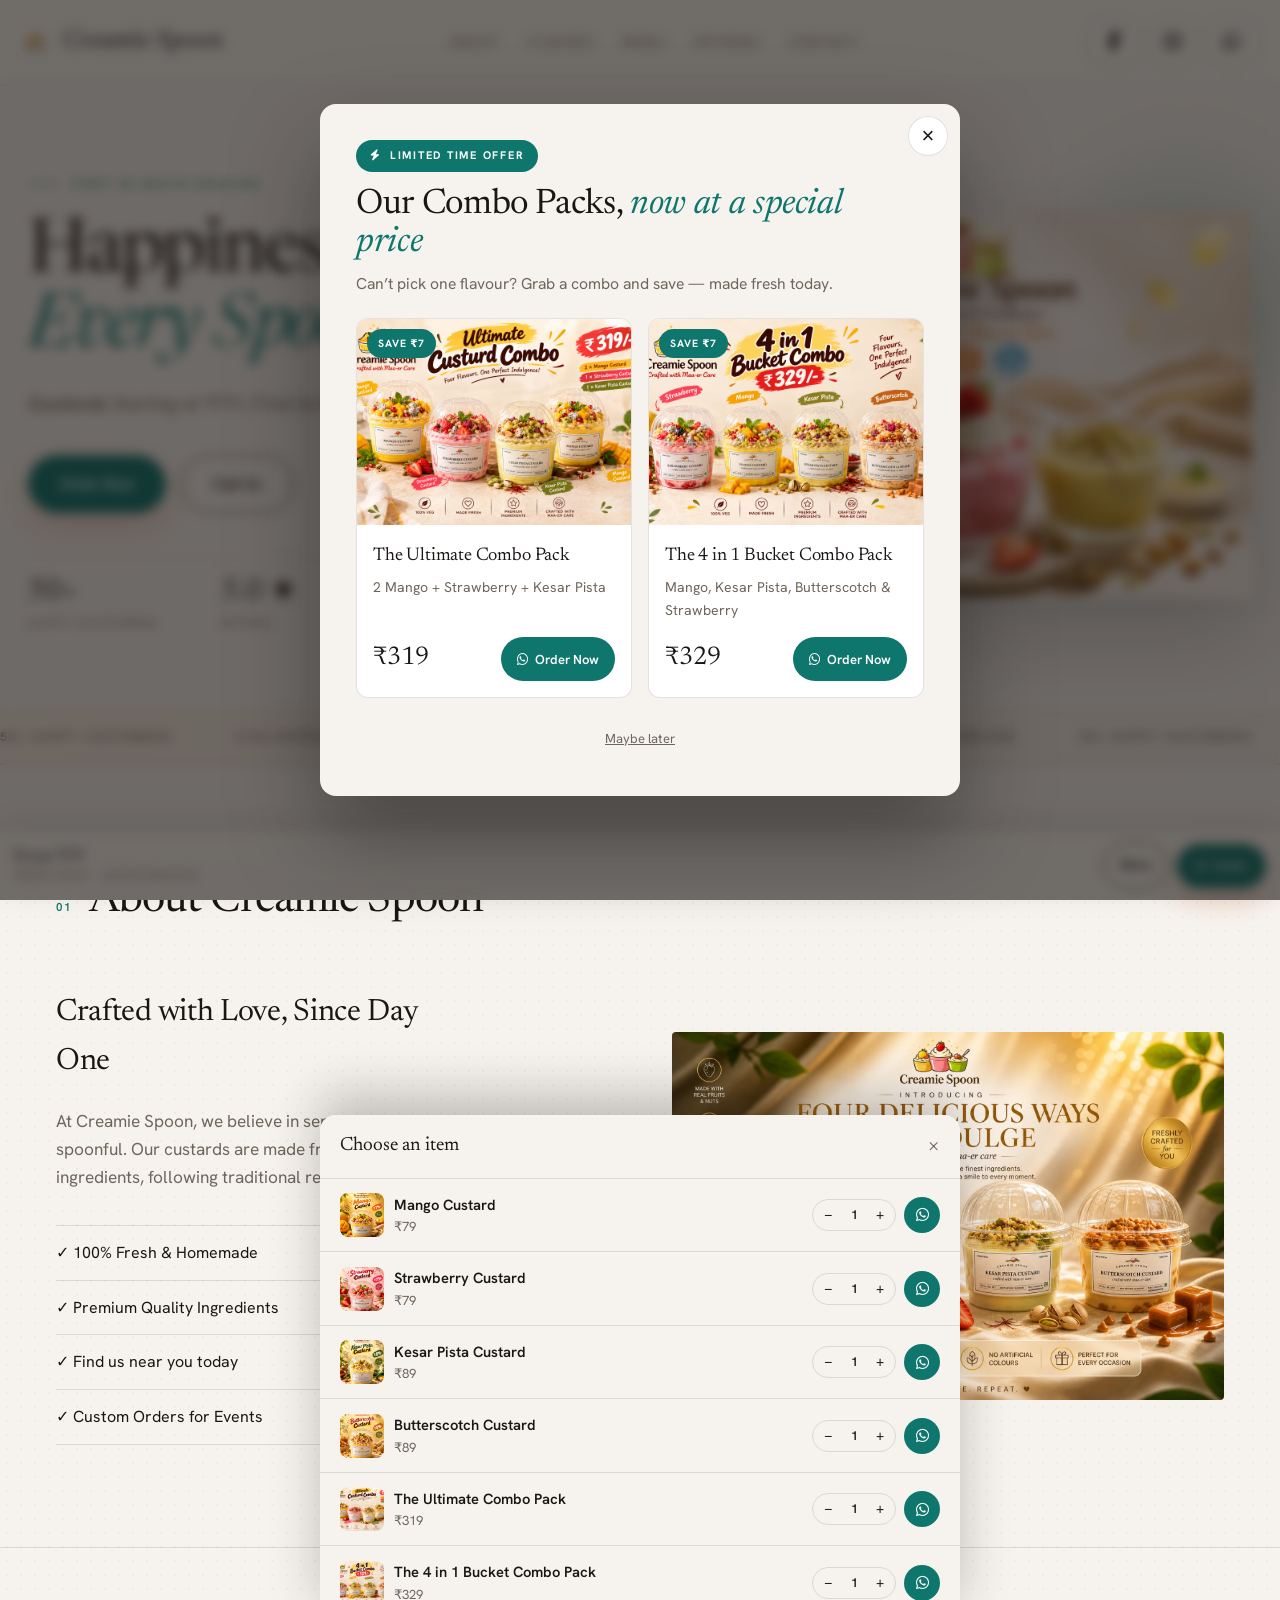
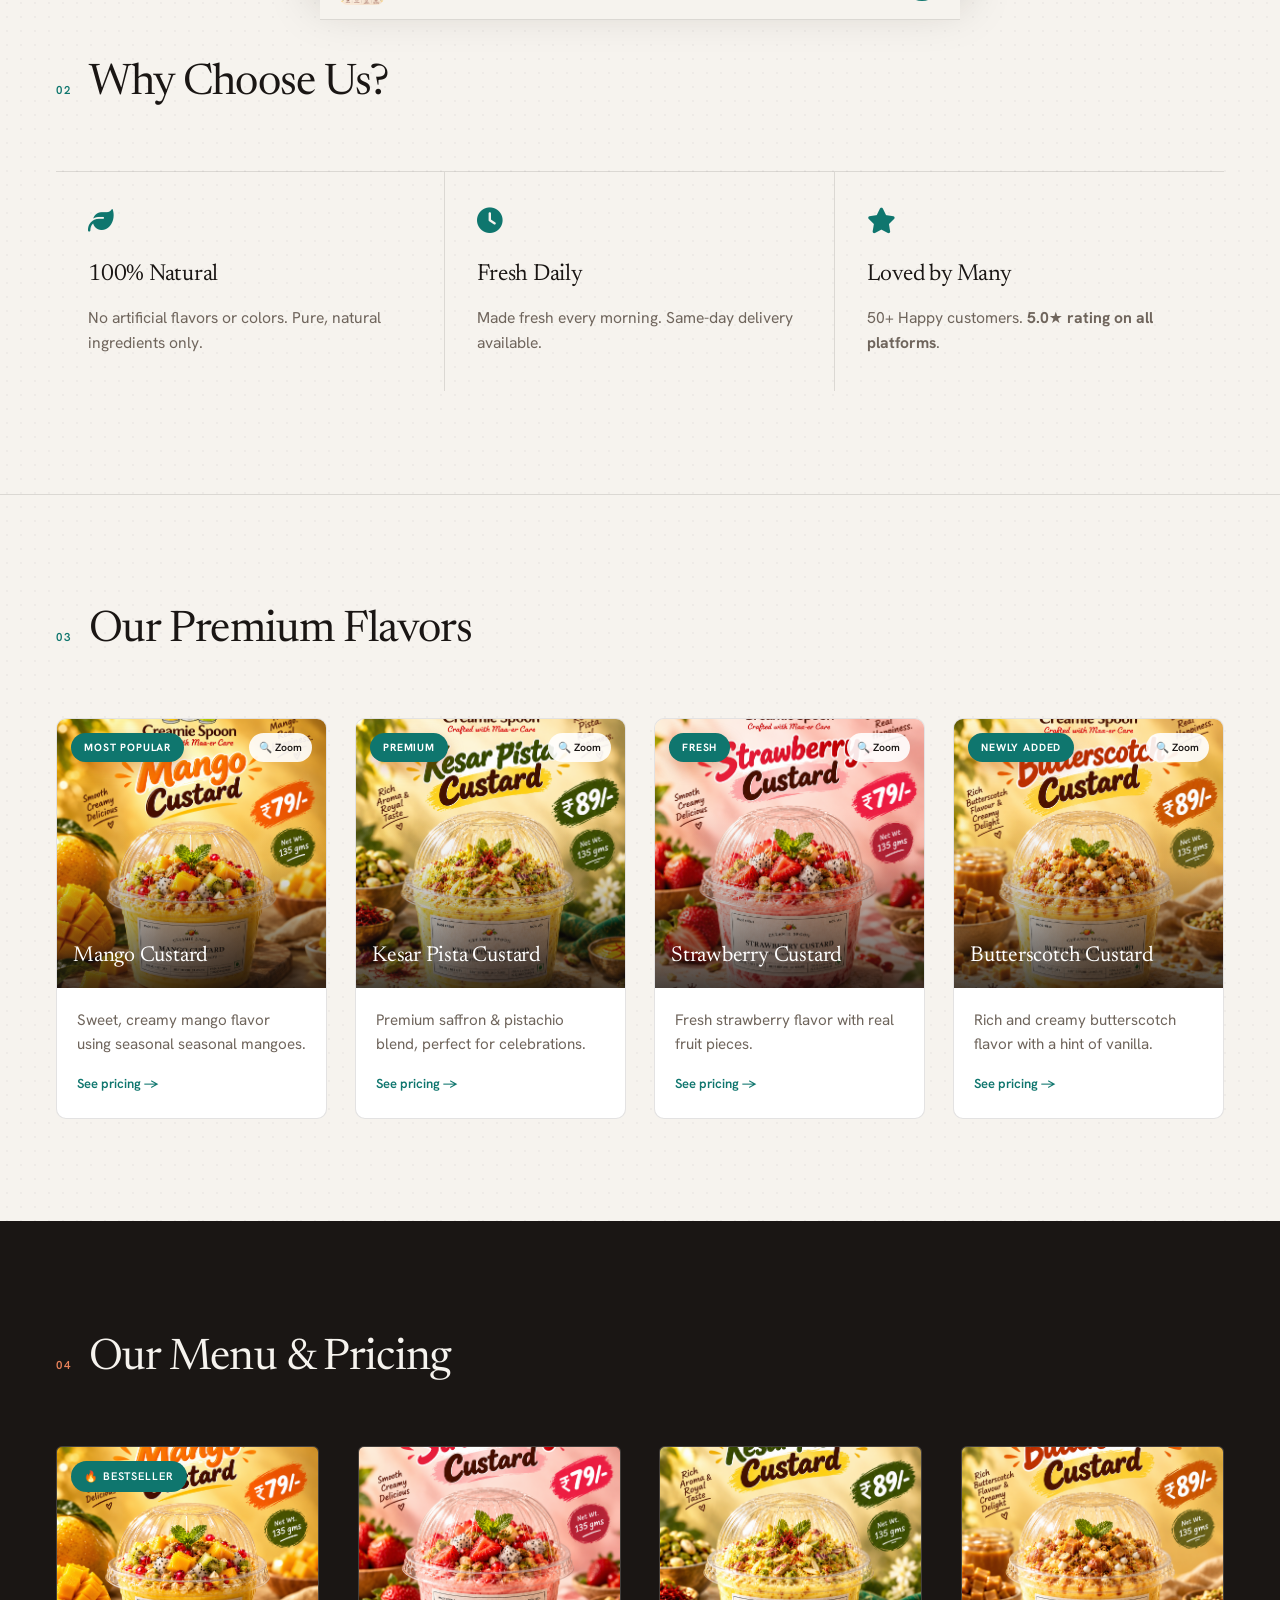
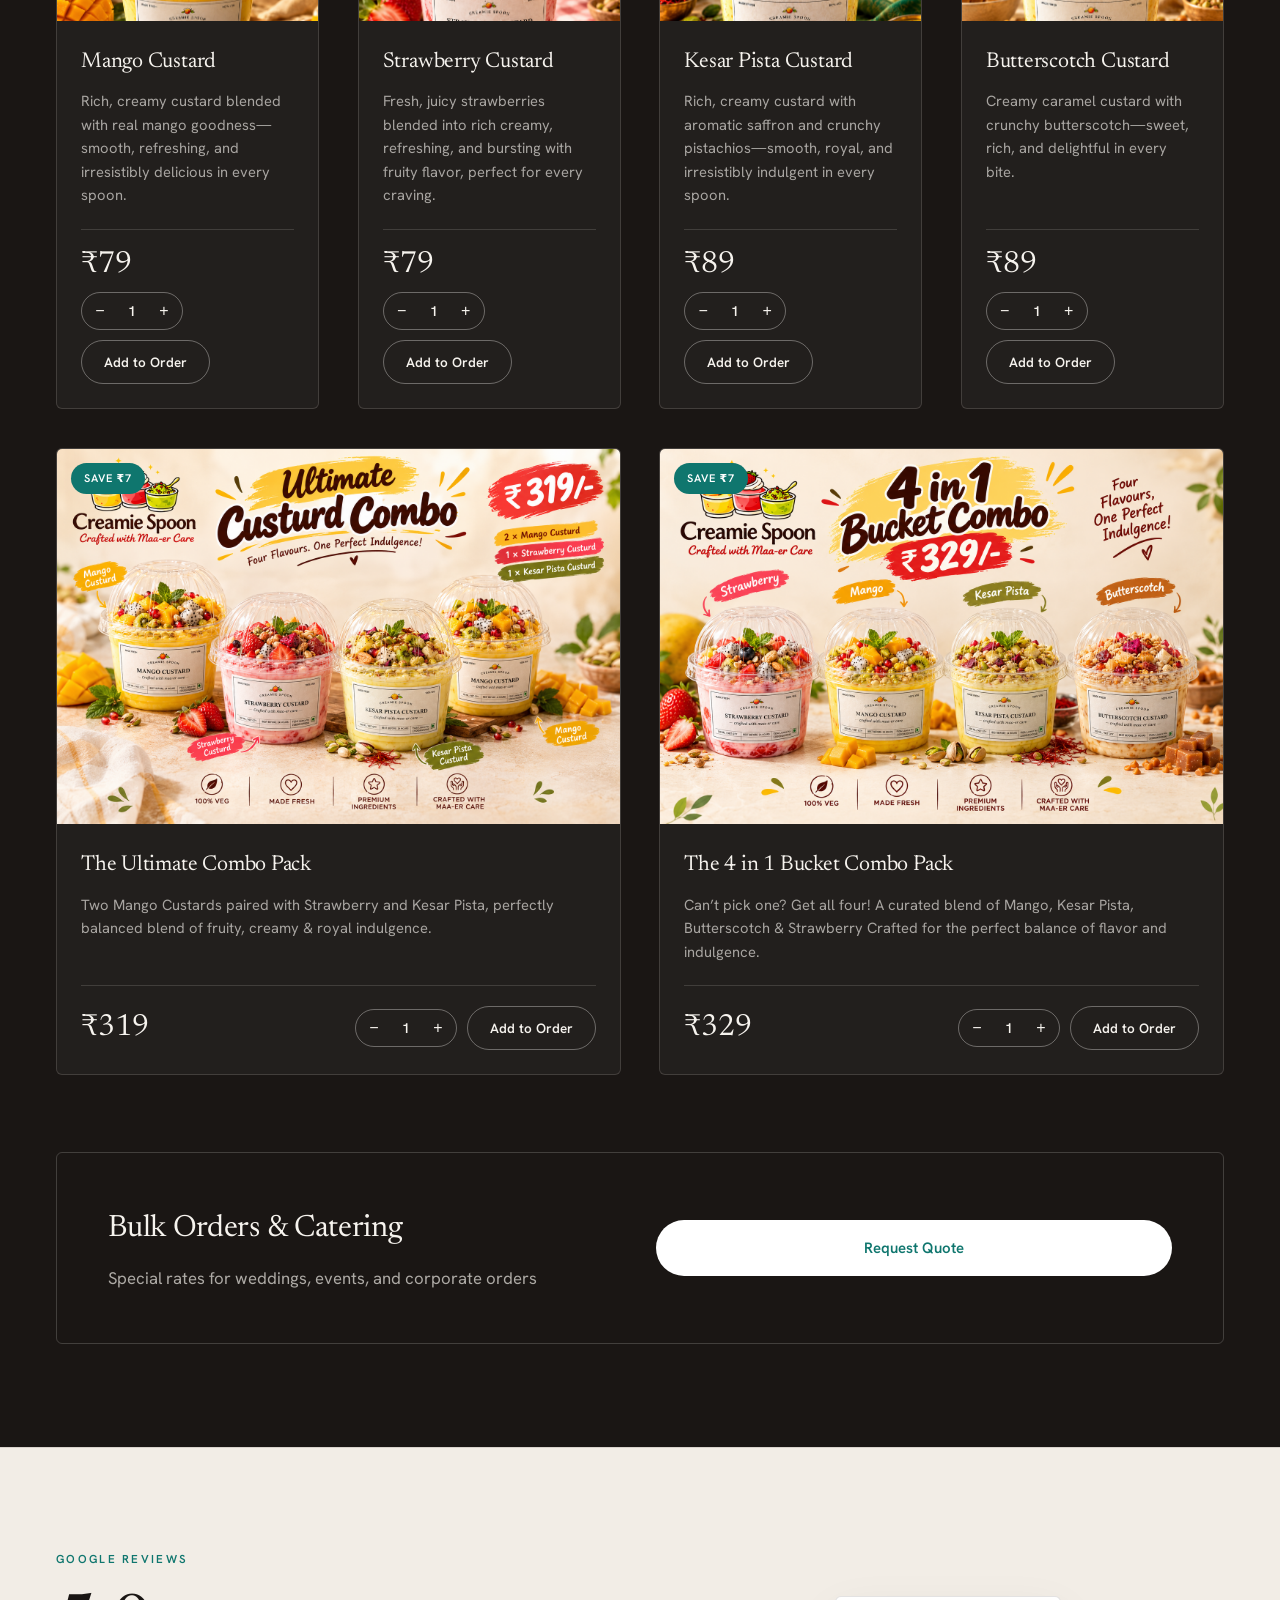
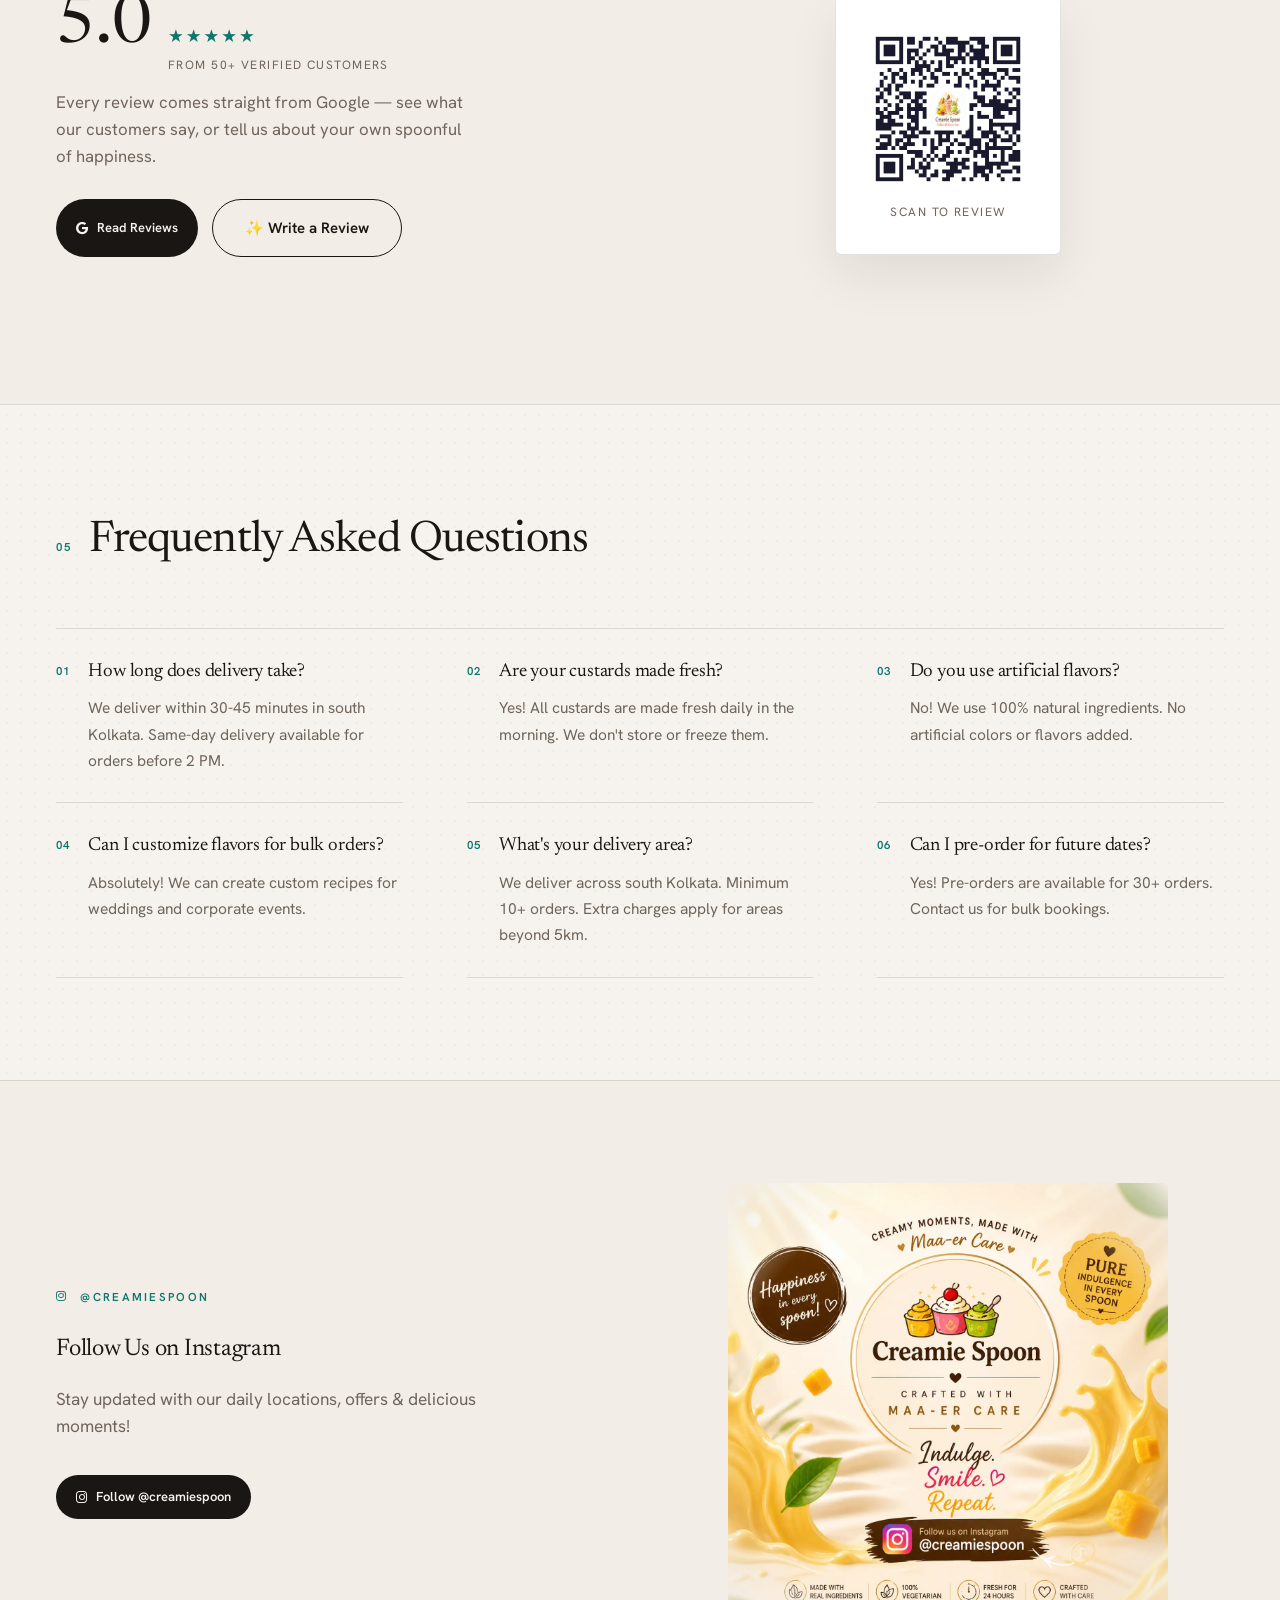
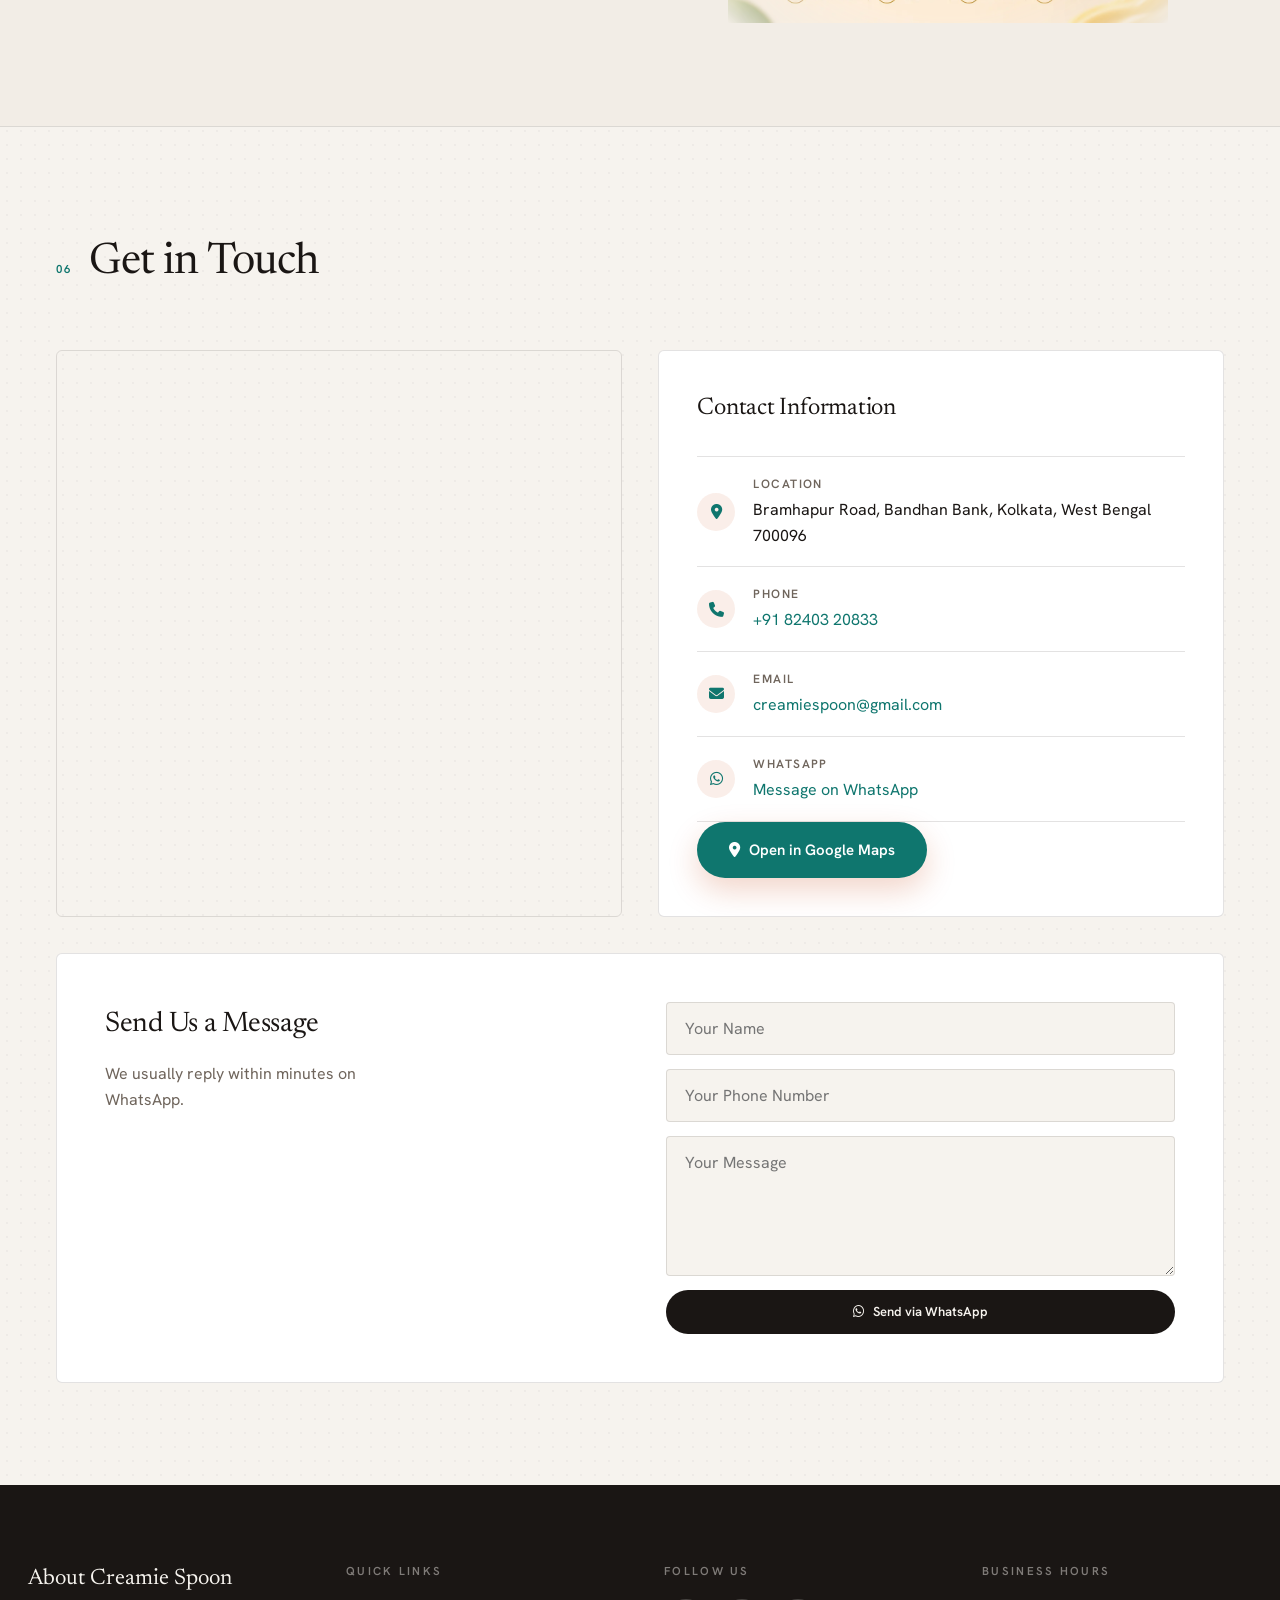
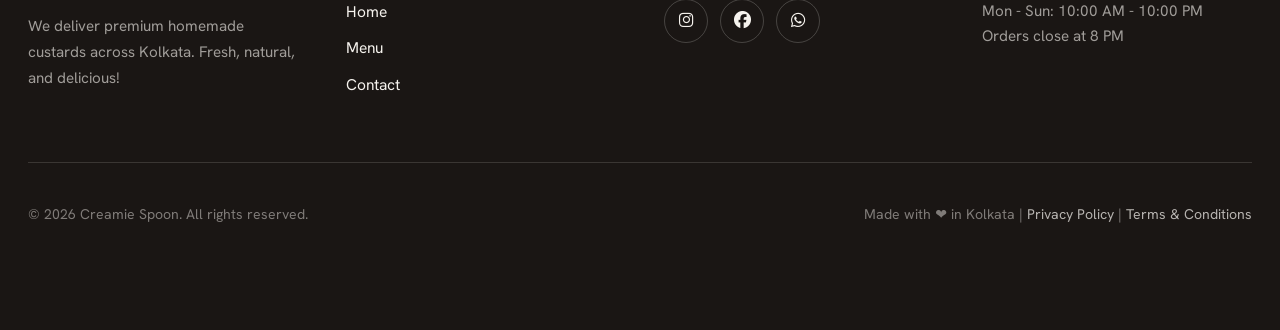
==== commit 90e5092f: "Update prices and savings for combo packs in offer popup" ====
--- a/index.html
+++ b/index.html
@@ -255,7 +255,8 @@
           <div class="info-list">
             <div class="info-item"><i class="fas fa-map-marker-alt"></i>
               <div><strong>Location</strong>
-                <p>Food Zone, Block K, Baishnabghata Patuli Twp, Patuli, Kolkata, West Bengal 700094</p>
+                <!-- <p>Food Zone, Block K, Baishnabghata Patuli Twp, Patuli, Kolkata, West Bengal 700094</p> -->
+                 <p>Bramhapur Road, Bandhan Bank, Kolkata, West Bengal 700096</p>
               </div>
             </div>
             <div class="info-item"><i class="fas fa-phone"></i>
